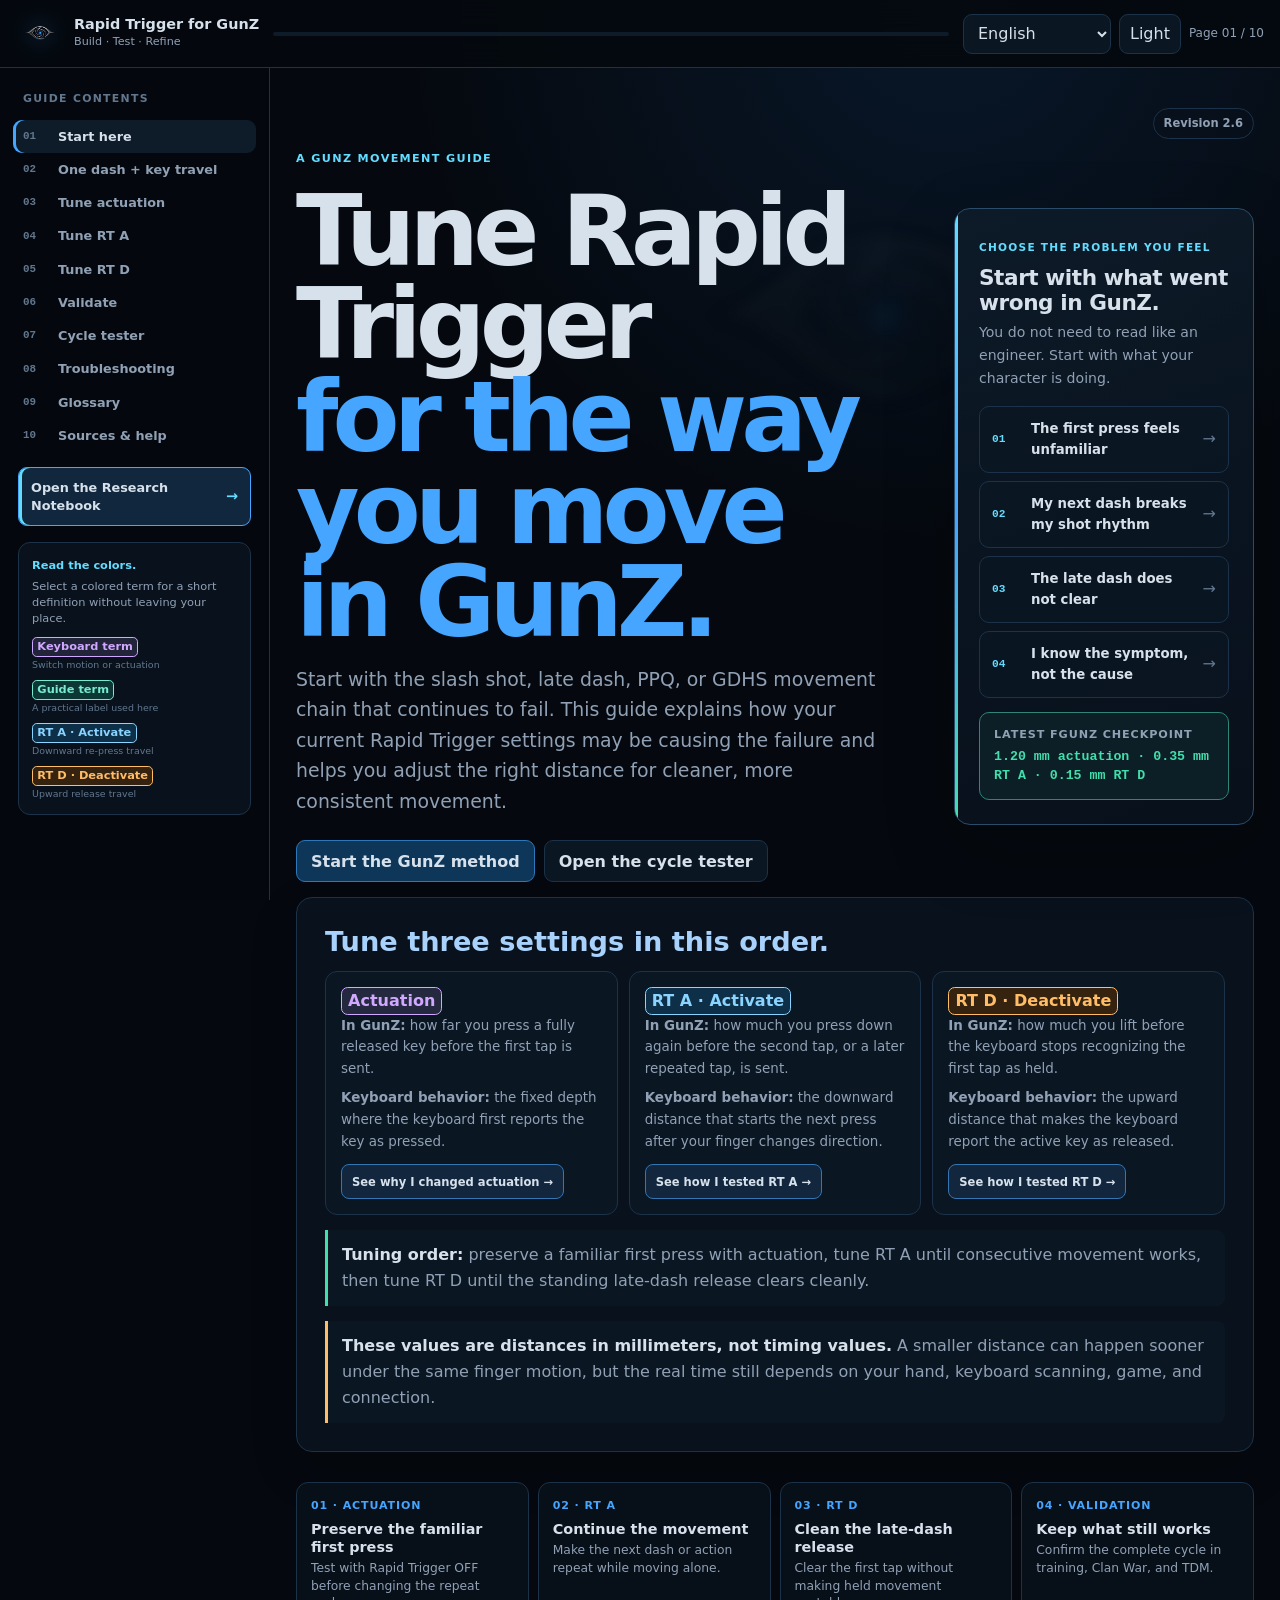
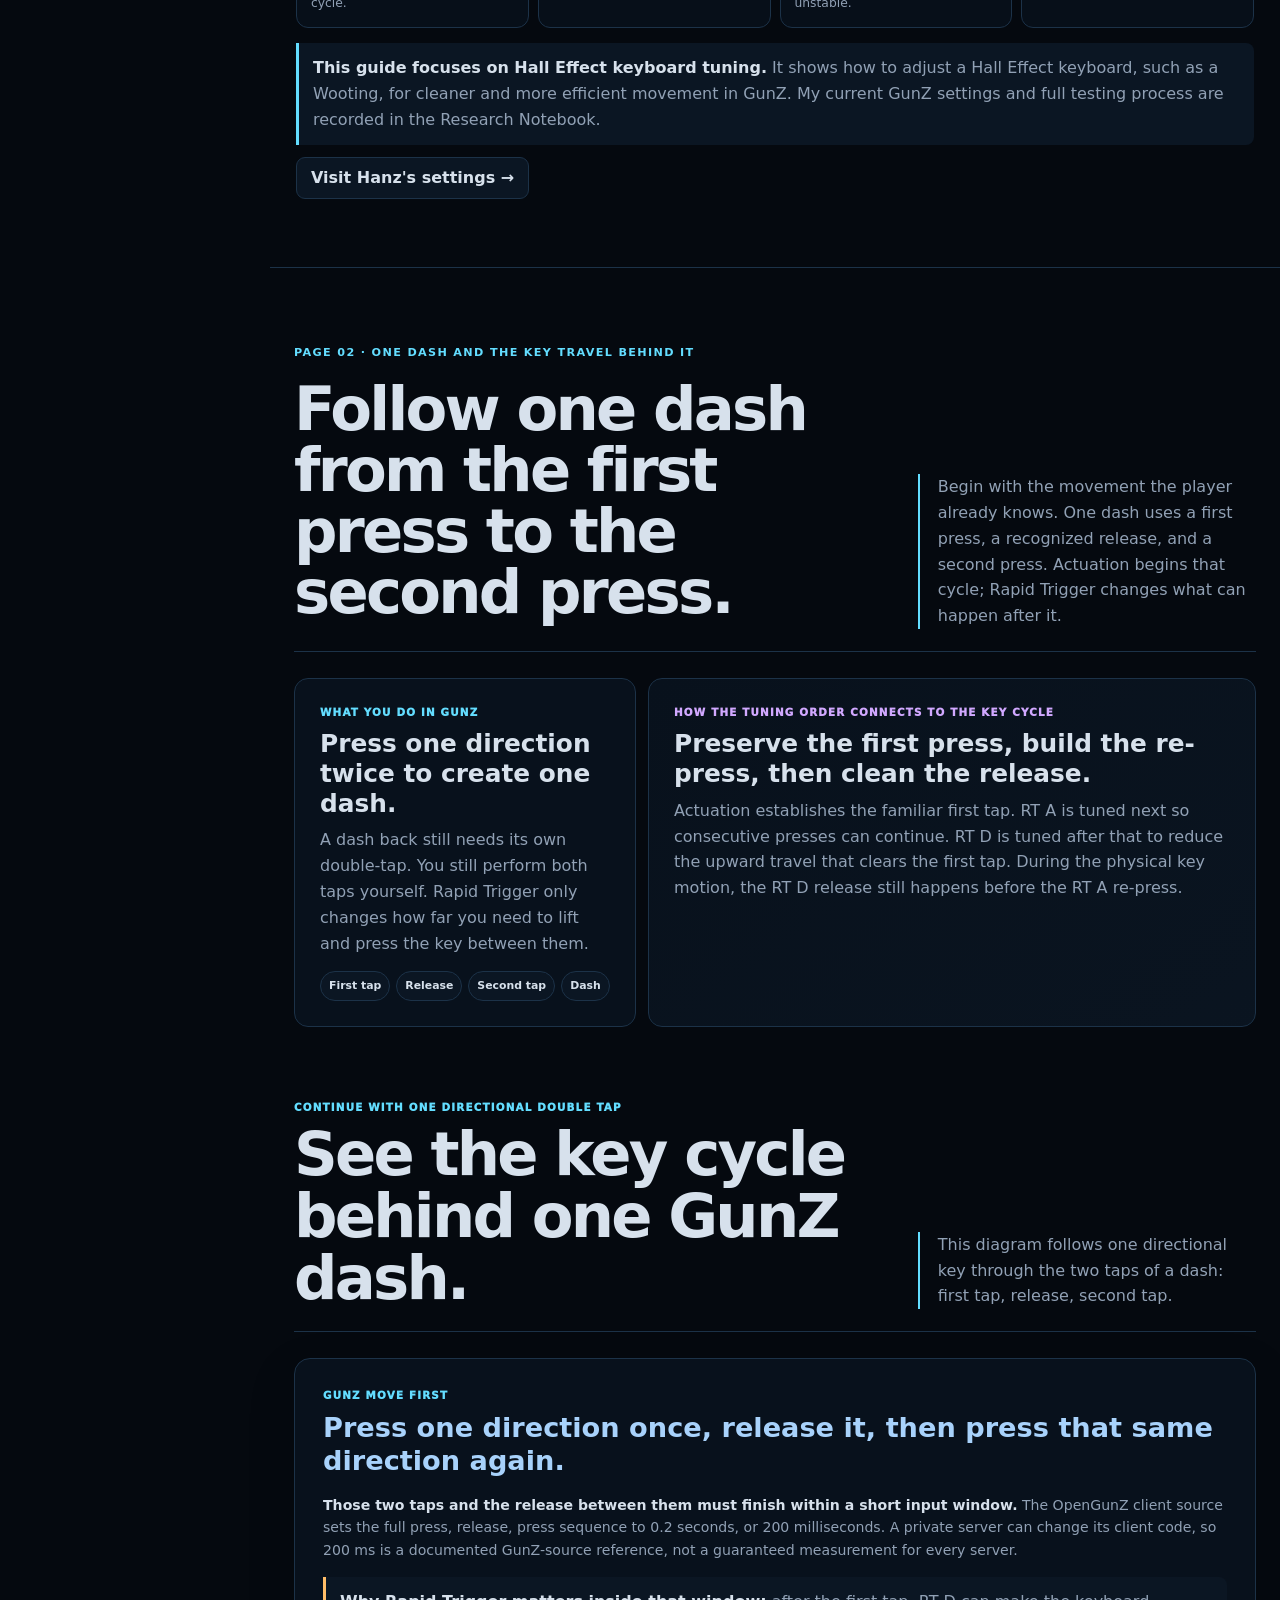
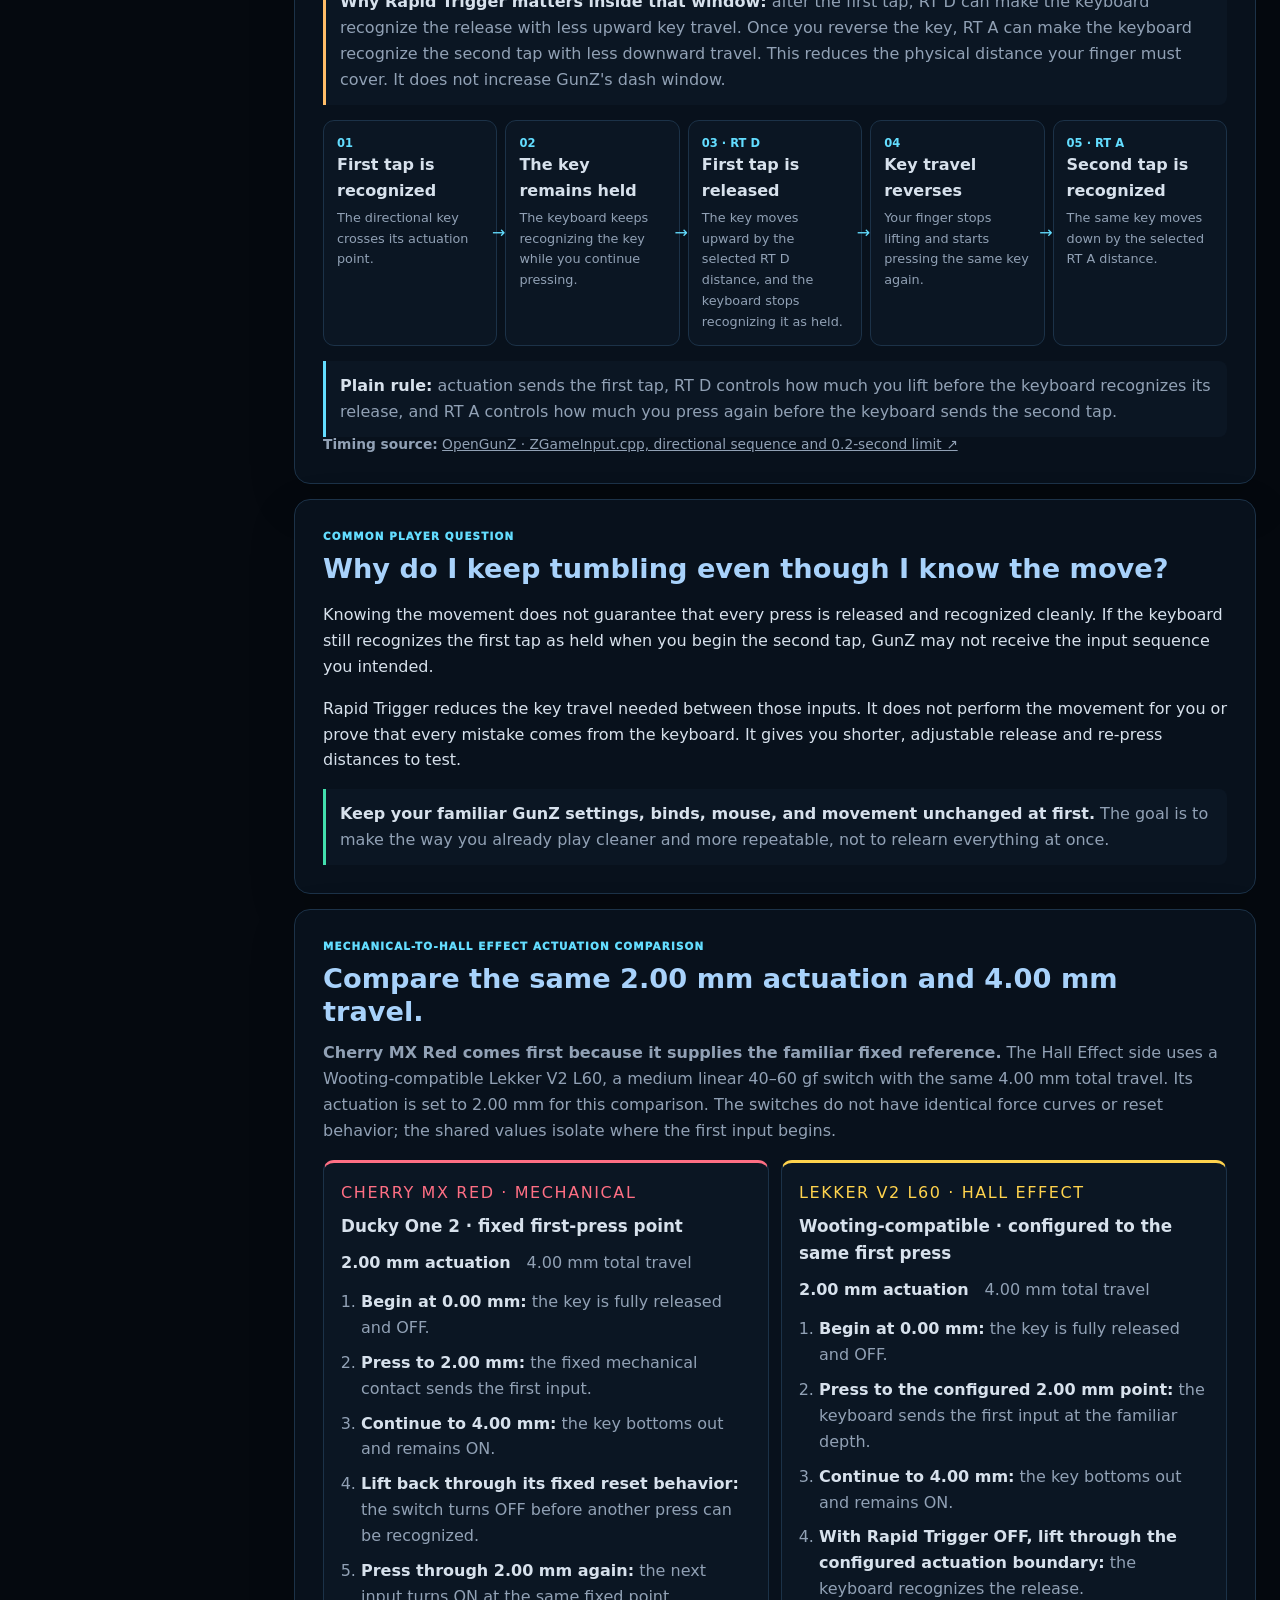
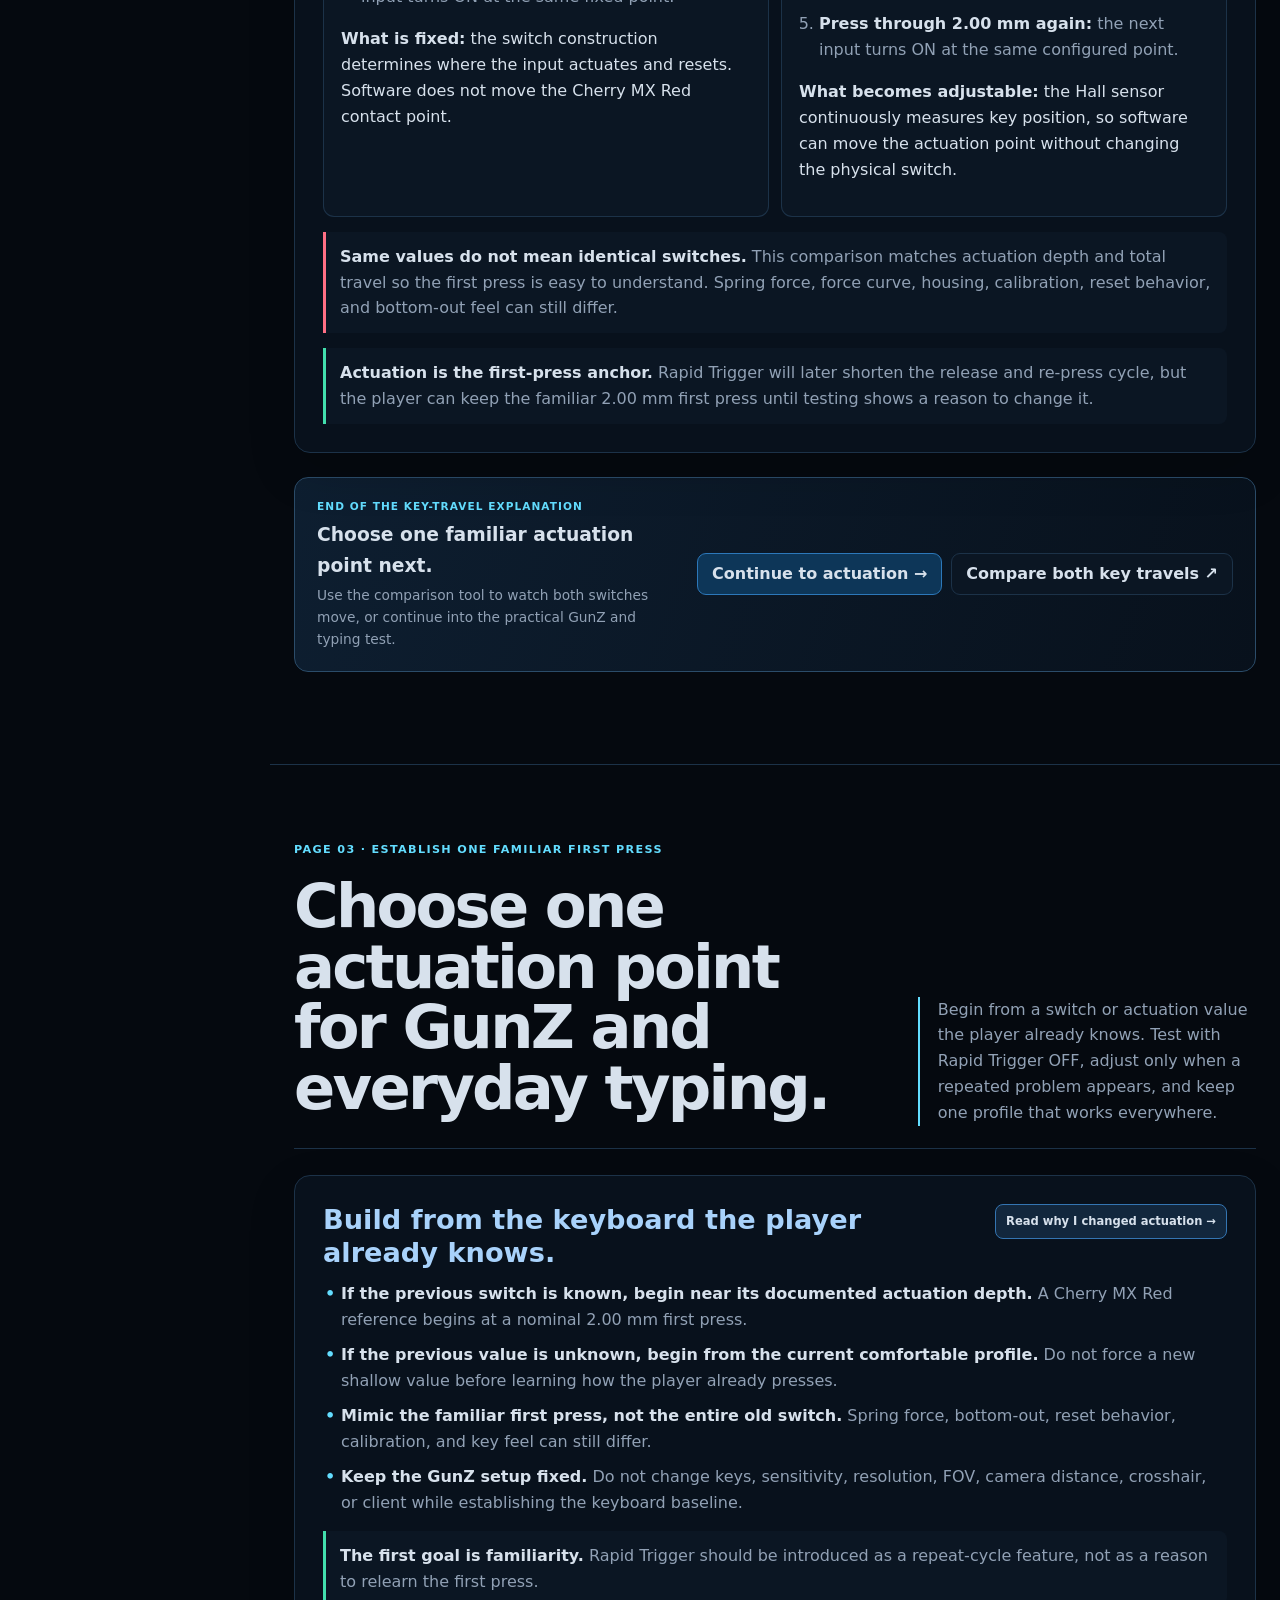
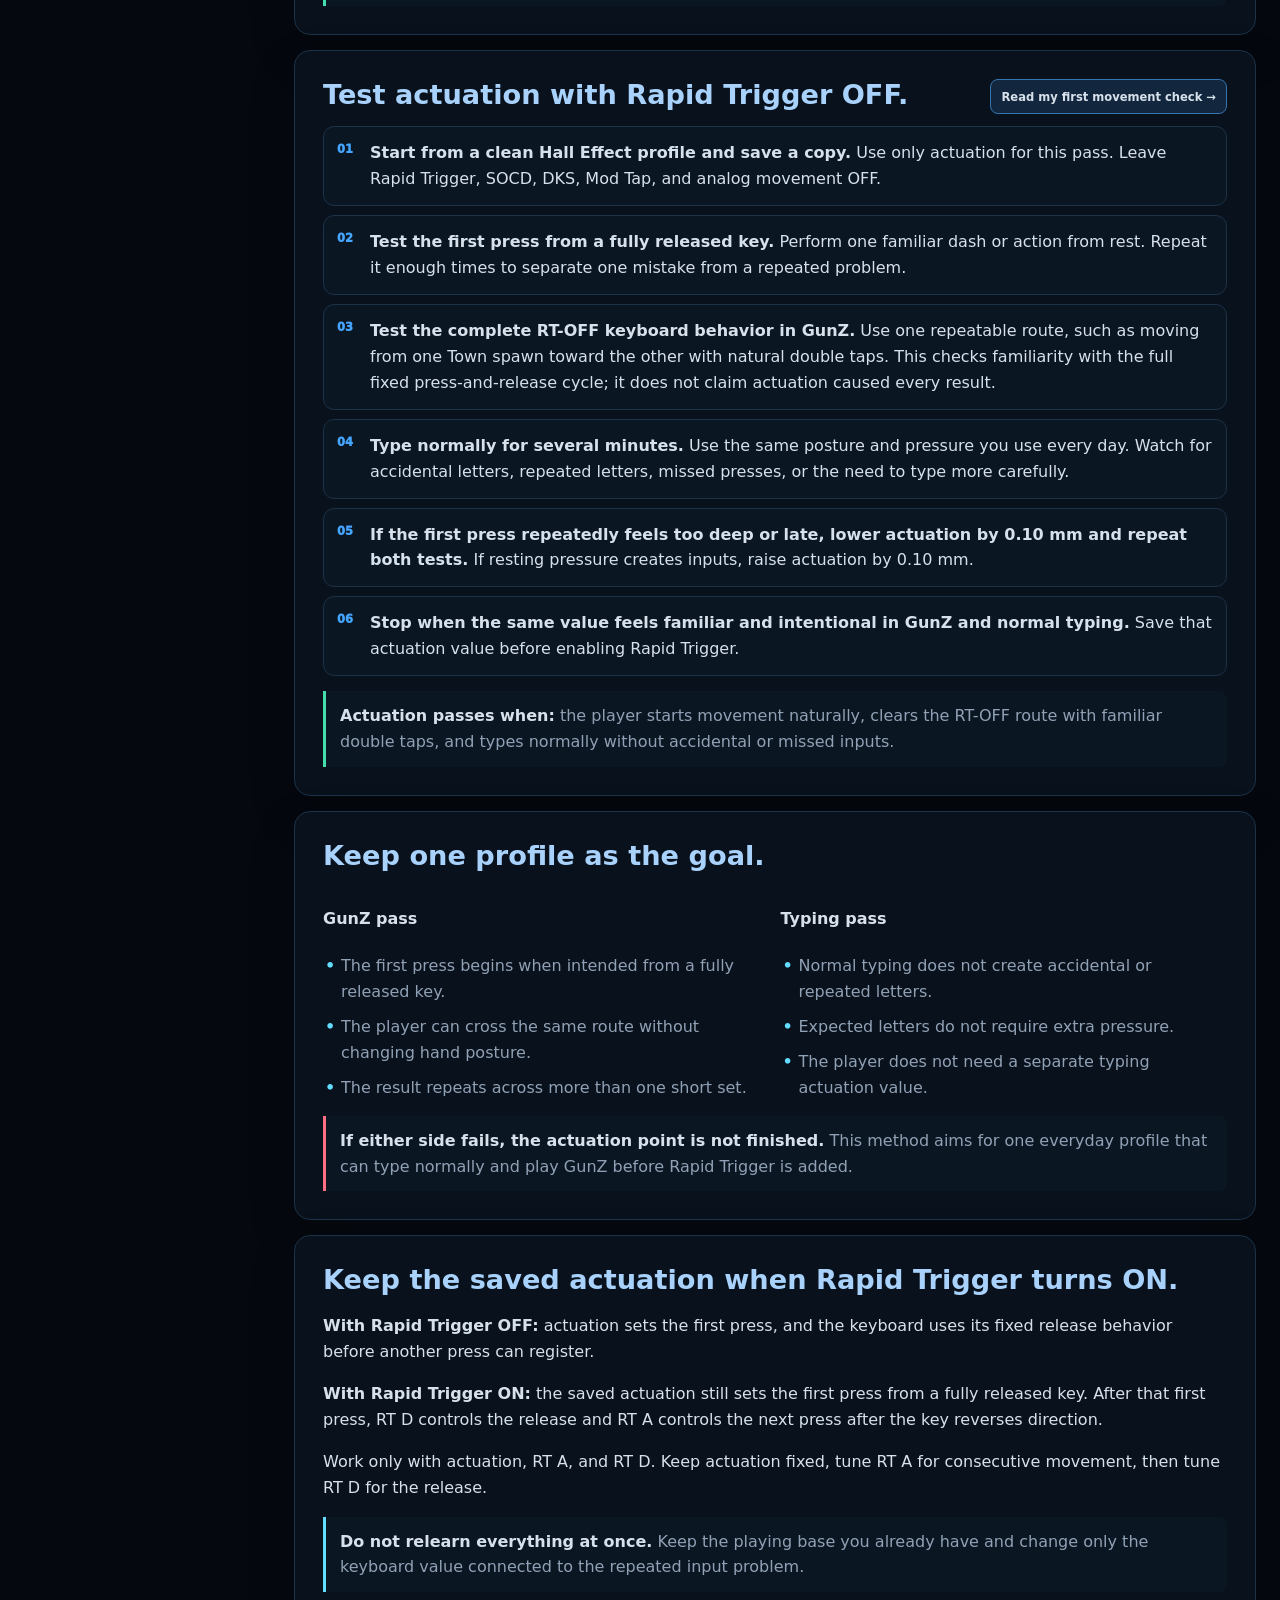
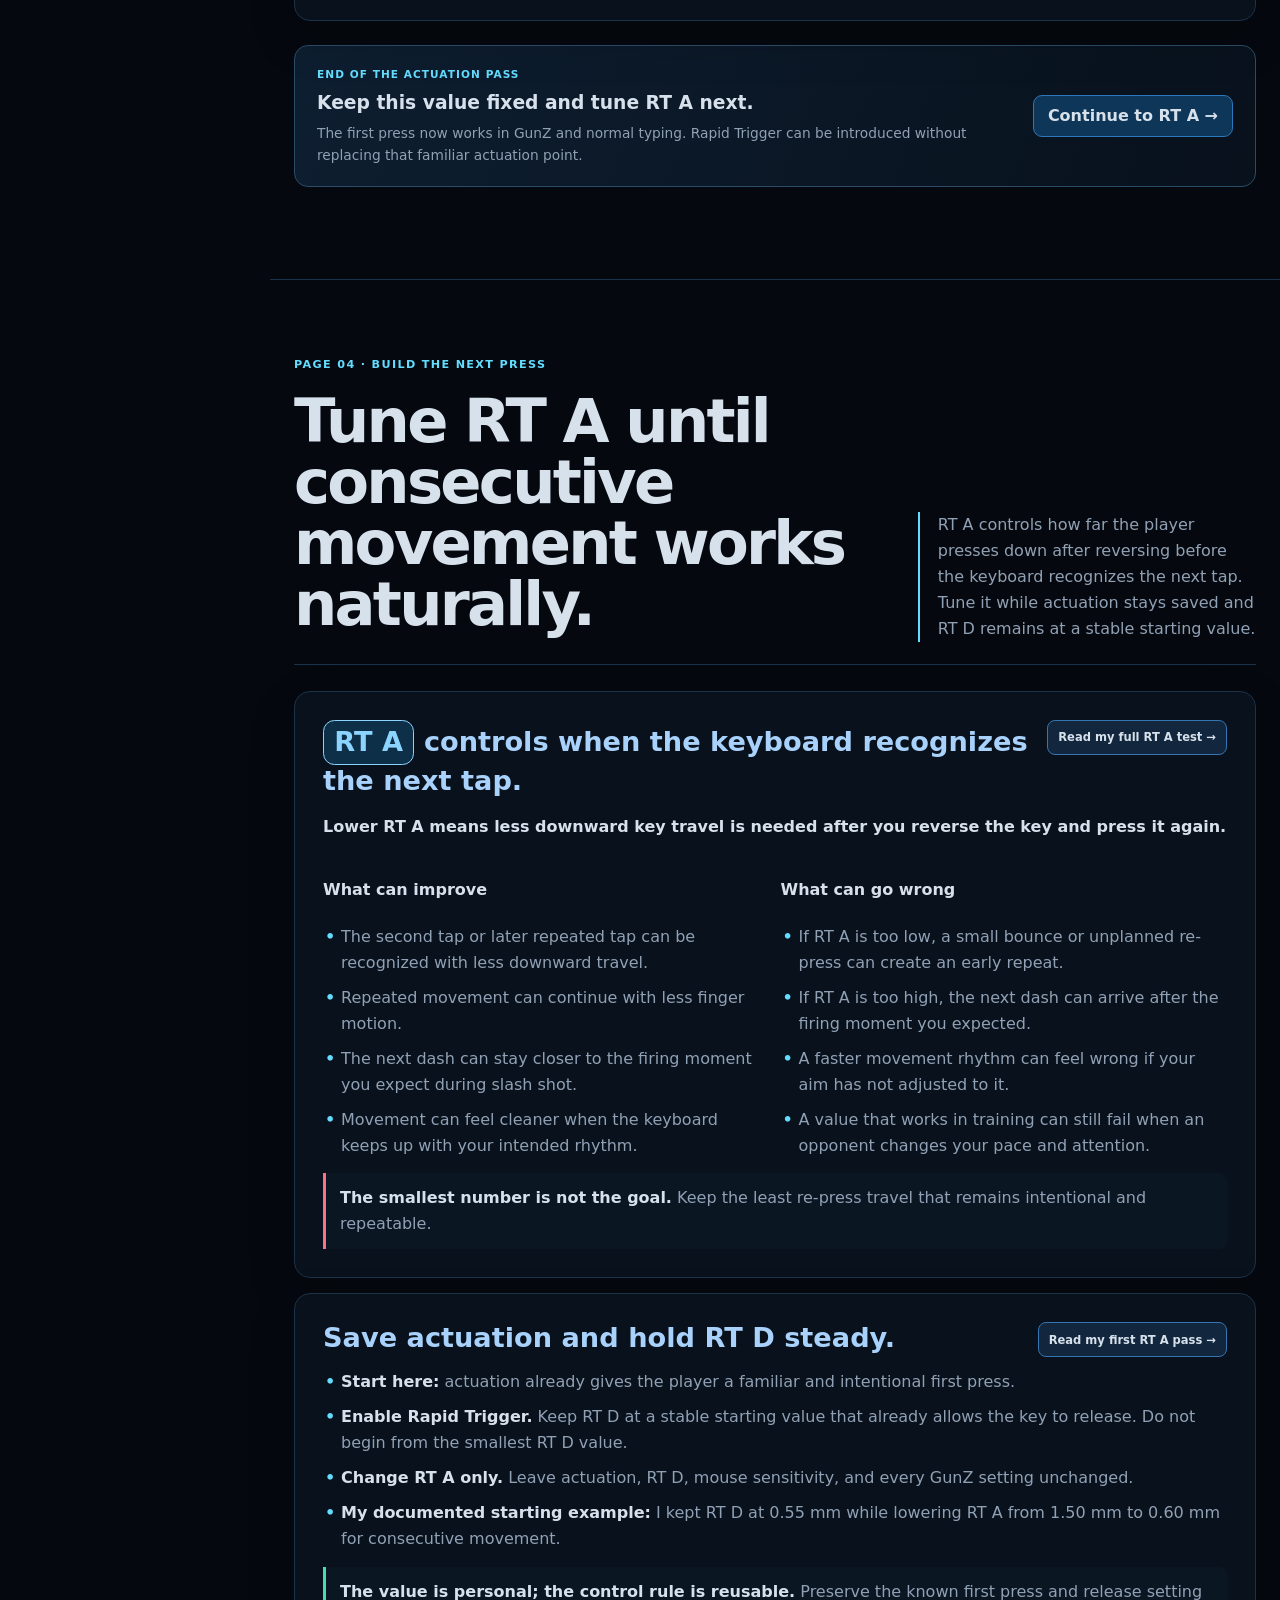
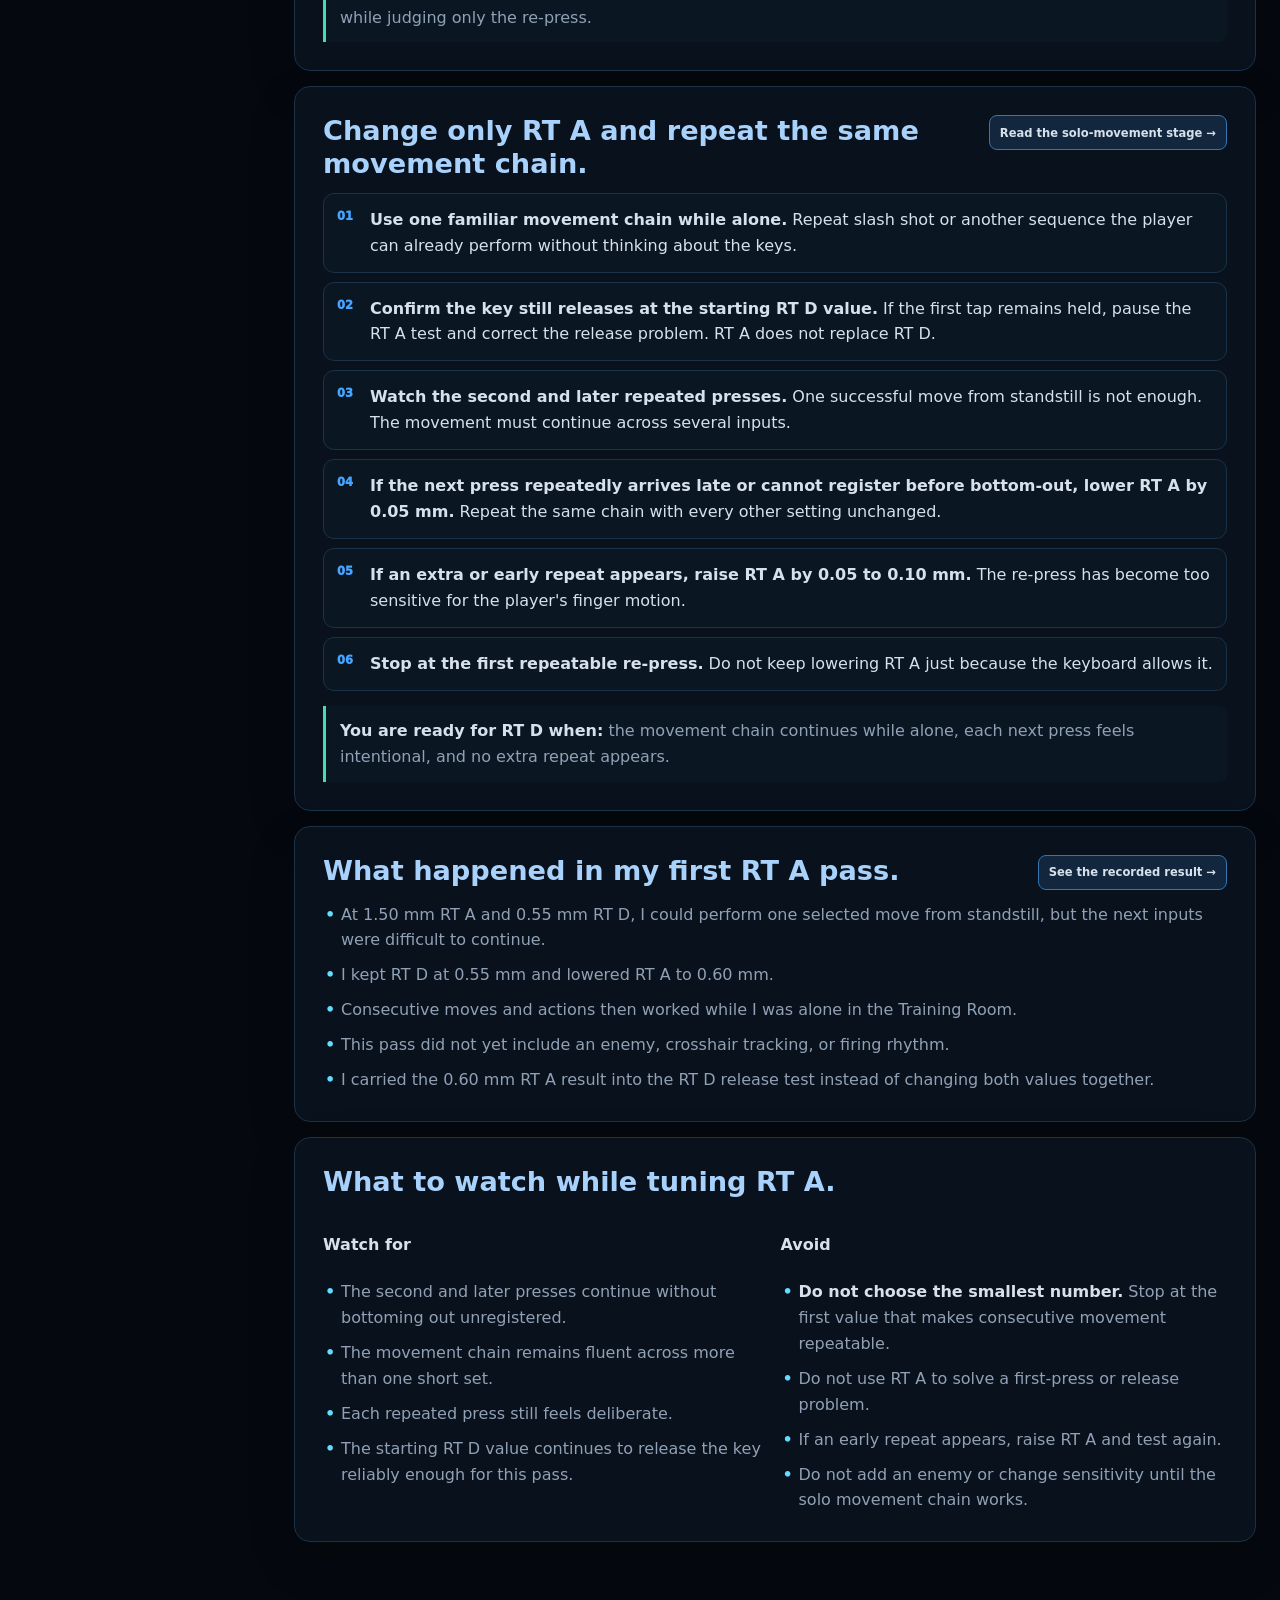
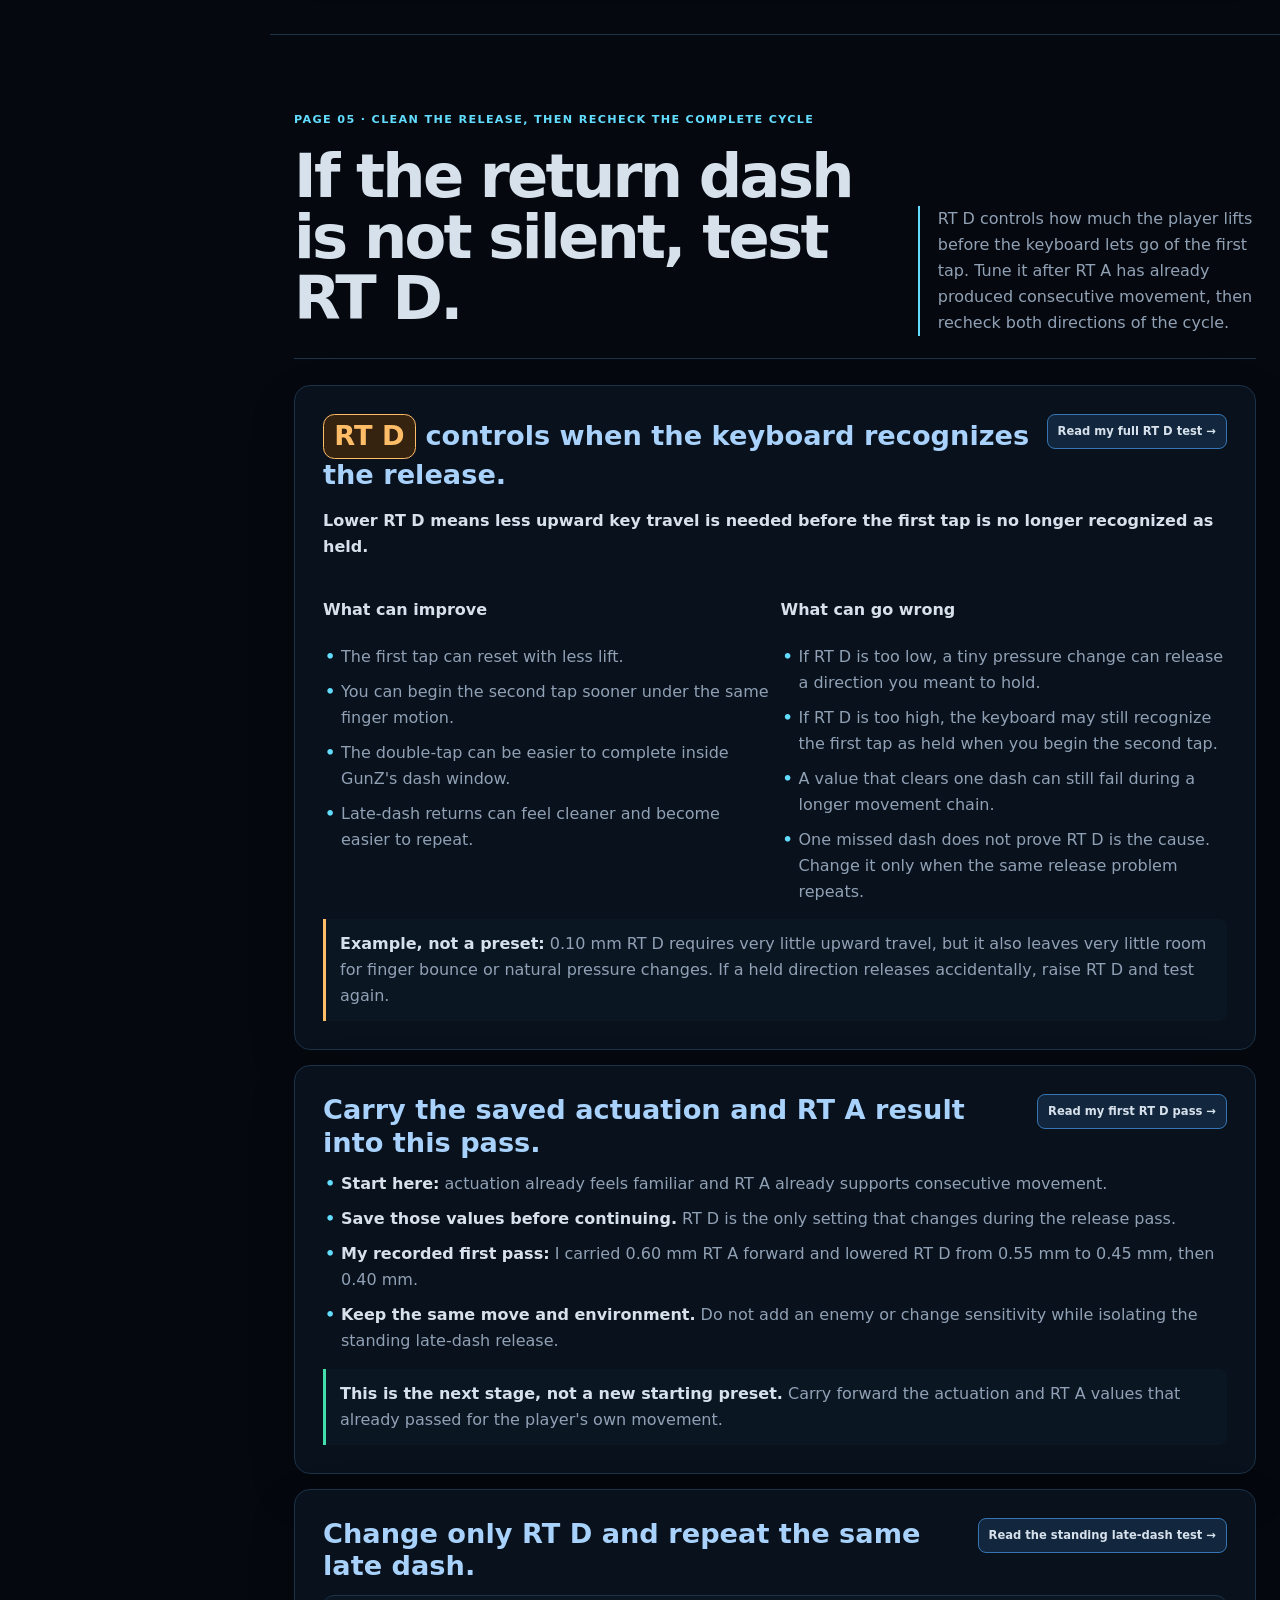
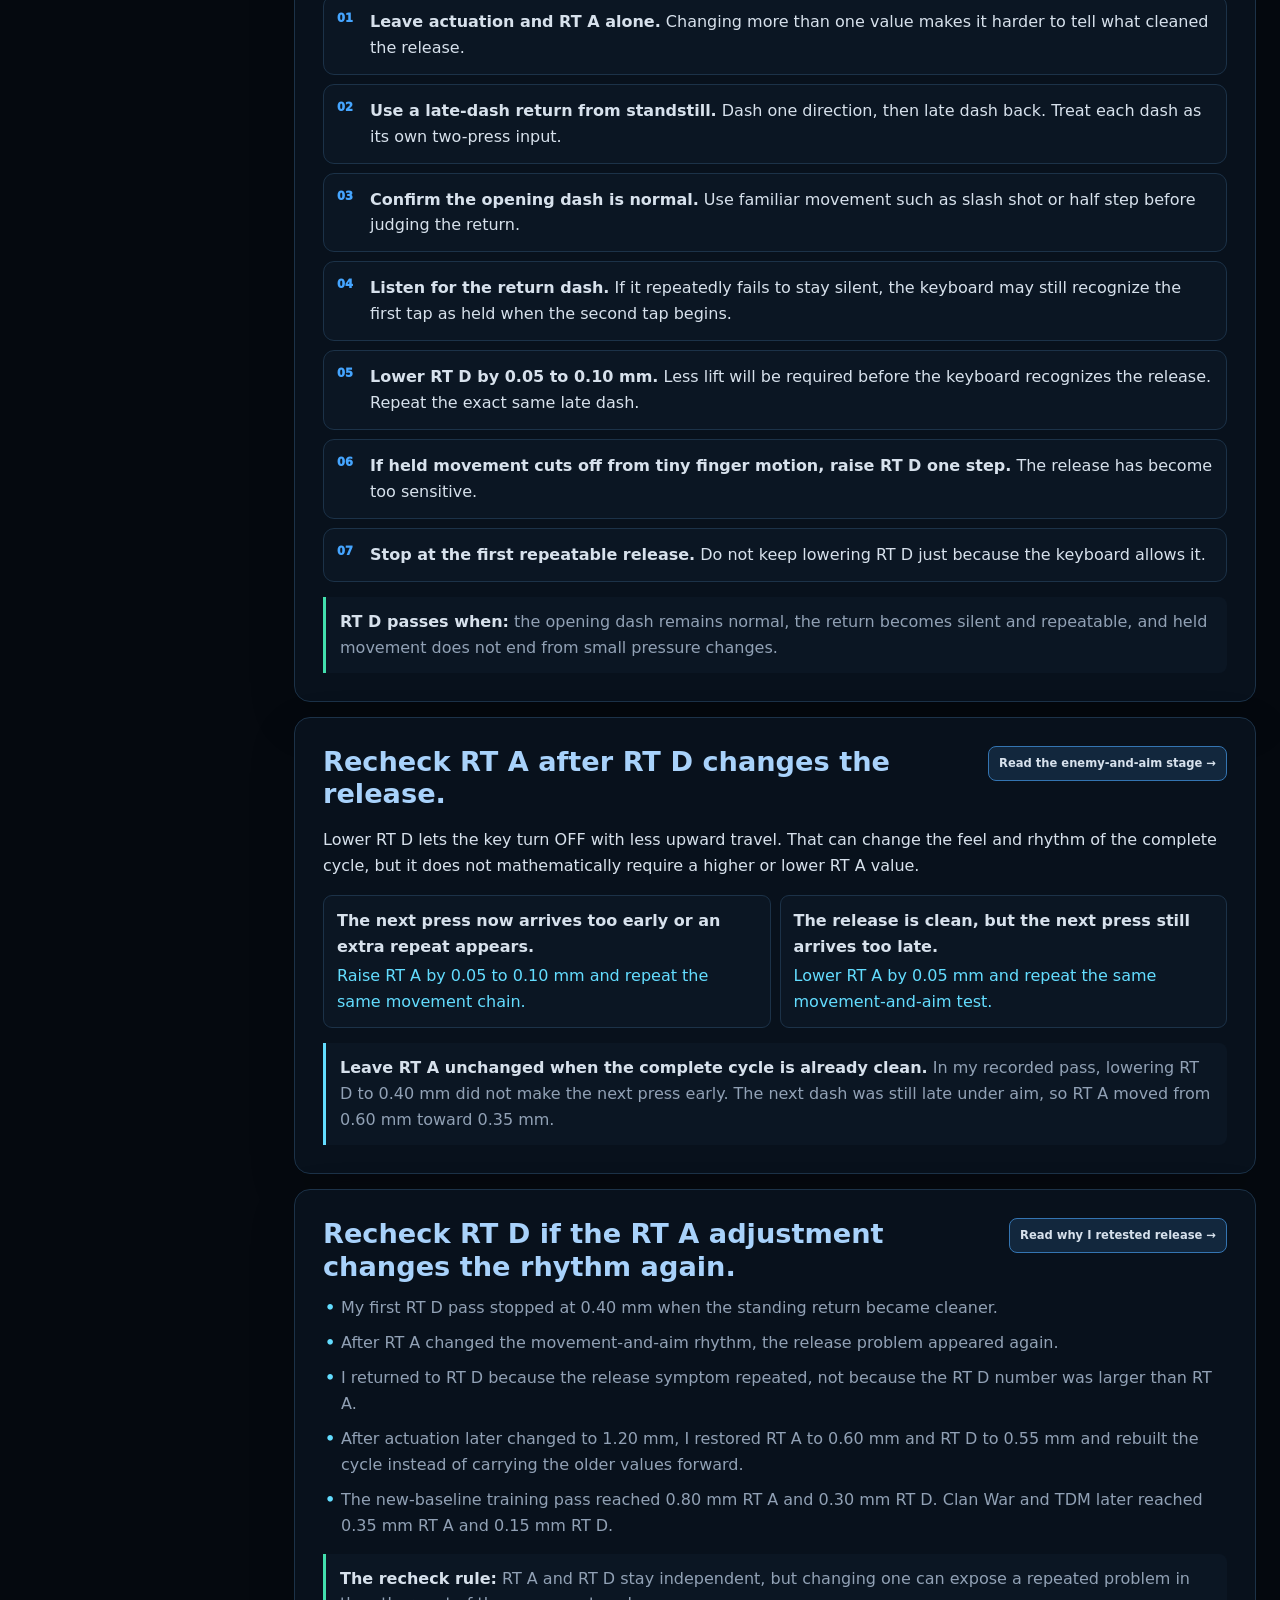
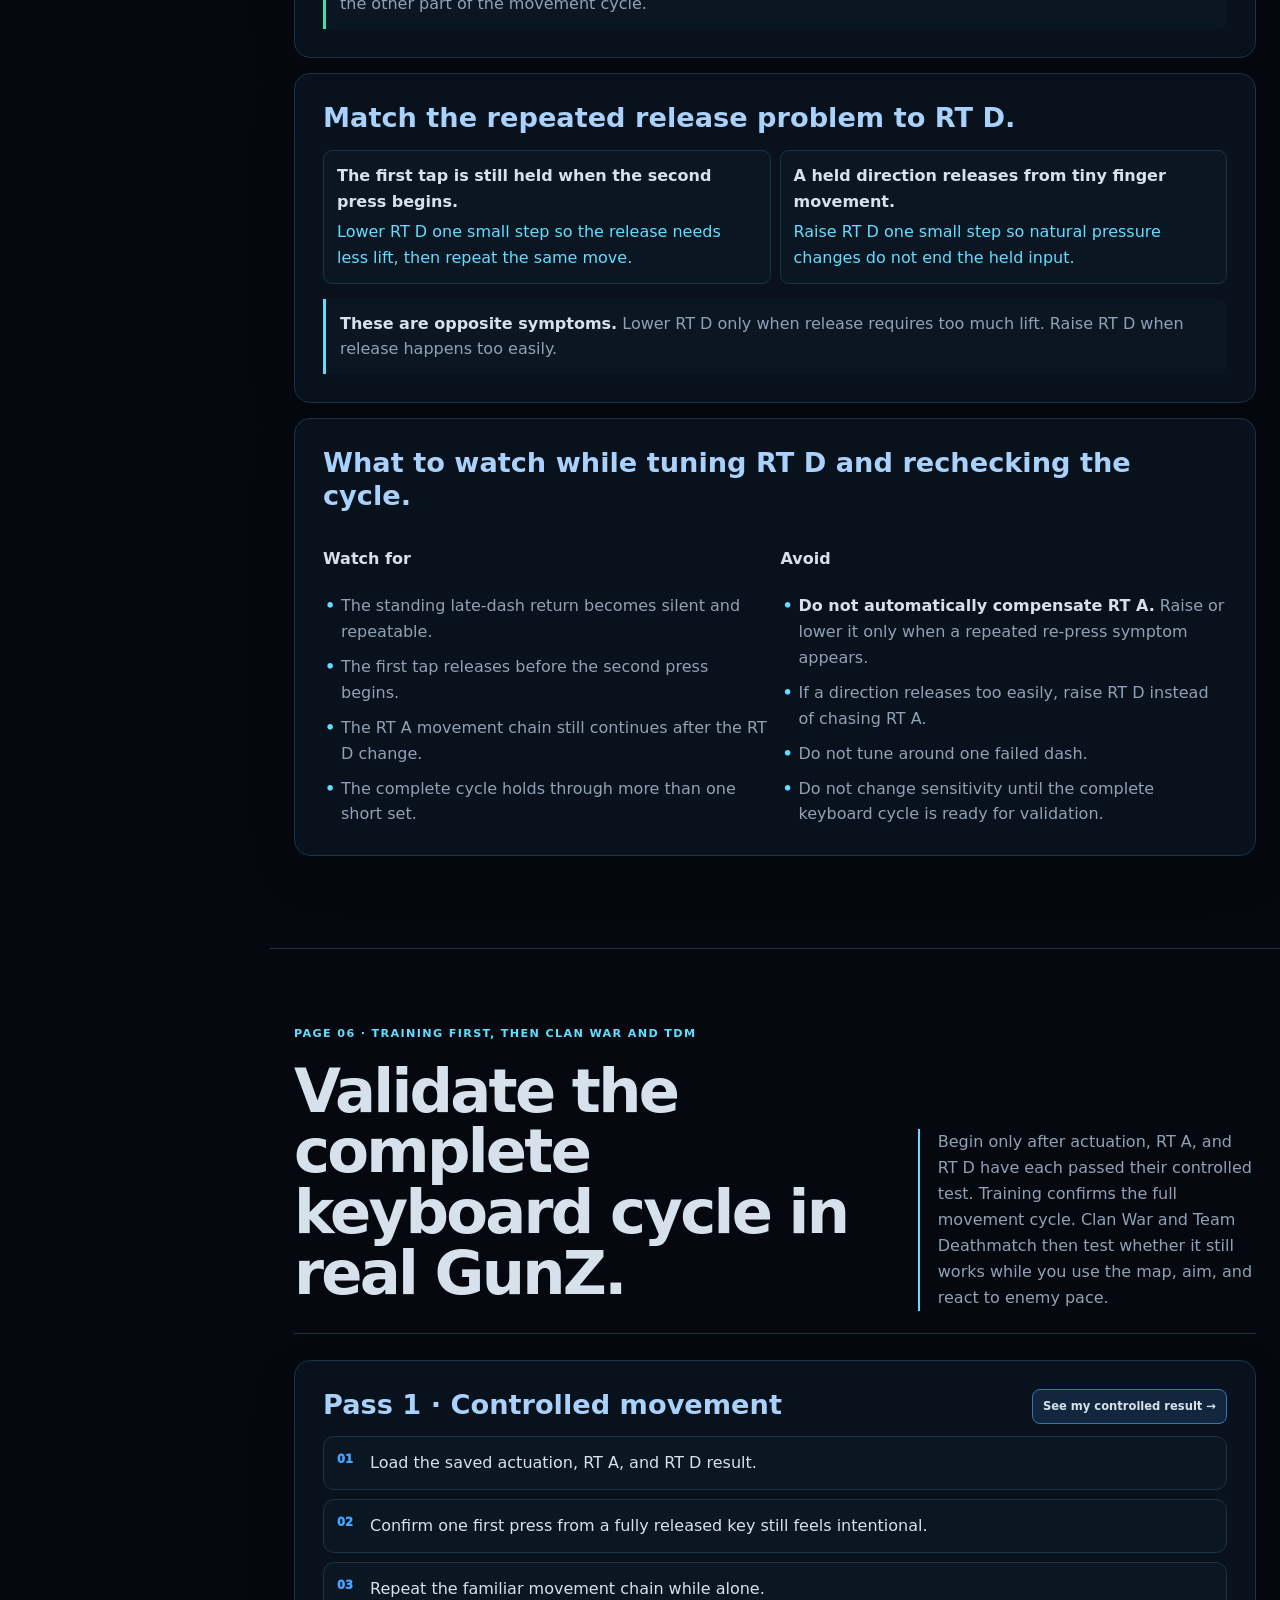
==== index.html @ 38bd08e5 "Publish GunZ project at root" ====
<!doctype html>
<html lang="en" data-theme="dark">
<head>
  <meta charset="utf-8">
  <meta name="viewport" content="width=device-width, initial-scale=1">
  <link rel="canonical" href="https://gunzinputlab.github.io/">
  <meta name="description" content="A GunZ-first Rapid Trigger guide for establishing actuation, tuning RT A re-press travel, cleaning RT D release travel, and validating the complete movement cycle.">
  <meta name="theme-color" content="#05080d">
  <meta name="author" content="Hypnatiq">
  <meta property="og:type" content="website">
  <meta property="og:site_name" content="Rapid Trigger for GunZ">
  <meta property="og:title" content="Rapid Trigger for GunZ">
  <meta property="og:description" content="Start with a familiar actuation point, then tune RT A and RT D from the GunZ movement you already know.">
  <meta property="og:url" content="https://gunzinputlab.github.io/">
  <meta property="og:image" content="https://gunzinputlab.github.io/social-preview.png">
  <link rel="icon" href="favicon.png" type="image/png">
  <link rel="stylesheet" href="site.css?v=2.6.0">
  <title>Rapid Trigger for GunZ</title>
</head>
<body>
  <a class="skip-link" href="#main" data-i18n="skip">Skip to the guide</a>

  <header class="site-header" id="top">
    <button class="menu-button" id="menuToggle" type="button" aria-label="Open guide contents" aria-expanded="false">☰</button>
    <a class="brand" href="#home" aria-label="Rapid Trigger for GunZ home">
      <img class="brand-mark" src="favicon.png" alt="">
      <span><strong>Rapid Trigger for GunZ</strong><small data-i18n="brandSub">Build · Test · Refine</small></span>
    </a>
    <div class="progress-track" aria-hidden="true"><span id="progressFill"></span></div>
    <div class="header-tools">
      <label class="sr-only" for="languageSelect" data-i18n="languageLabel">Language</label>
      <select class="language-select" id="languageSelect" aria-label="Language">
        <option value="en">English</option><option value="es">Español</option><option value="es-PE">Español (Perú)</option><option value="pt-BR">Português (Brasil)</option><option value="es-VE">Español (Venezuela)</option><option value="ko">한국어</option><option value="ja">日本語</option><option value="zh-CN">简体中文</option>
      </select>
      <button class="theme-toggle" id="themeToggle" type="button" aria-label="Switch theme">Light</button>
      <span class="page-indicator" id="pageIndicator">Page 01 / 10</span>
    </div>
  </header>

  <aside class="guide-nav" id="guideNav" aria-label="Guide contents">
    <p class="nav-title" data-i18n="guideContents">Guide contents</p>
    <a href="#home"><span>01</span><b data-i18n="navHome">Start here</b></a>
    <a href="#plain"><span>02</span><b data-i18n="navPlain">One dash + key travel</b></a>
    <a href="#base"><span>03</span><b data-i18n="navBase">Tune actuation</b></a>
    <a href="#rta"><span>04</span><b data-i18n="navGunz">Tune RT A</b></a>
    <a href="#rtd"><span>05</span><b data-i18n="navRtd">Tune RT D</b></a>
    <a href="#test"><span>06</span><b data-i18n="navTest">Validate</b></a>
    <a href="#tester"><span>07</span><b data-i18n="navTester">Cycle tester</b></a>
    <a href="#troubleshoot"><span>08</span><b data-i18n="navTrouble">Troubleshooting</b></a>
    <a href="#glossary"><span>09</span><b data-i18n="navGlossary">Glossary</b></a>
    <a href="#evidence"><span>10</span><b data-i18n="navEvidence">Sources & help</b></a>
    <a class="rail-page-link remember-position" href="research-notebook.html" data-i18n="openNotebook">Open the Research Notebook</a>
    <div class="side-note">
      <strong data-i18n="readColors">Read the colors.</strong>
      <span class="side-note-intro" data-i18n="colorIntro">Select a colored term for a short definition without leaving your place.</span>
      <div class="color-key">
        <div class="color-key-item"><span class="term-link term-tech">Keyboard term</span><small>Switch motion or actuation</small></div>
        <div class="color-key-item"><span class="term-link term-guide">Guide term</span><small>A practical label used here</small></div>
        <div class="color-key-item"><span class="term-link term-a">RT A · Activate</span><small>Downward re-press travel</small></div>
        <div class="color-key-item"><span class="term-link term-d">RT D · Deactivate</span><small>Upward release travel</small></div>
      </div>
    </div>
  </aside>

  <div class="section-banner" id="sectionBanner" aria-hidden="true">
    <div class="section-banner-inner"><b id="bannerPage">Page 01</b><span id="bannerTitle">Home</span><a href="#top">Section start ↑</a></div>
  </div>

  <main class="guide-main" id="main">
    <section class="hero tracked-section" id="home" data-page="01" data-title="Home">
      <div class="hero-inner">
        <div class="site-hero-grid">
          <div class="hero-lead">
            <span class="version-stamp">Revision 2.6</span>
            <span class="eyebrow" data-i18n="heroEye">A GunZ movement guide</span>
            <h1 data-i18n-html="heroTitle">Tune Rapid Trigger<br><span>for the way you move in GunZ.</span></h1>
            <p class="lede" data-i18n="heroLead">Start with the slash shot, late dash, PPQ, or GDHS movement chain that continues to fail. This guide explains how your current Rapid Trigger settings may be causing the failure and helps you adjust the right distance for cleaner, more consistent movement.</p>
            <div class="hero-actions">
              <a class="button primary" href="#controls" data-i18n="startMethod">Start the GunZ method</a>
              <a class="button" href="#tester" data-i18n="openTester">Open the cycle tester</a>
            </div>
          </div>
          <aside class="hero-route-card" aria-label="Choose a GunZ testing route">
            <span class="route-kicker">Choose the problem you feel</span>
            <h2>Start with what went wrong in GunZ.</h2>
            <p>You do not need to read like an engineer. Start with what your character is doing.</p>
            <nav class="route-links" aria-label="Quick GunZ routes">
              <a href="#base"><b>01</b><span>The first press feels unfamiliar</span><i>→</i></a>
              <a href="#rta"><b>02</b><span>My next dash breaks my shot rhythm</span><i>→</i></a>
              <a href="#rtd"><b>03</b><span>The late dash does not clear</span><i>→</i></a>
              <a href="#troubleshoot"><b>04</b><span>I know the symptom, not the cause</span><i>→</i></a>
            </nav>
            <div class="hero-result"><span>Latest FGunz checkpoint</span><strong>1.20 mm actuation · 0.35 mm RT A · 0.15 mm RT D</strong></div>
          </aside>
        </div>
        <article class="panel control-intro" id="controls"><h3 data-i18n="threeJobs">Tune three settings in this order.</h3>
          <div class="grid-3">
            <div class="mini-card"><button class="term-link term-tech" data-term="actuation">Actuation</button><p><strong data-i18n="inGunz">In GunZ:</strong> how far you press a fully released key before the first tap is sent.</p><p><strong data-i18n="official">Keyboard behavior:</strong> the fixed depth where the keyboard first reports the key as pressed.</p><a class="detail-button remember-position" href="research-notebook.html#stage-actuation">See why I changed actuation →</a></div>
            <div class="mini-card"><button class="term-link term-a" data-term="rta">RT A · Activate</button><p><strong data-i18n="inGunz">In GunZ:</strong> how much you press down again before the second tap, or a later repeated tap, is sent.</p><p><strong data-i18n="official">Keyboard behavior:</strong> the downward distance that starts the next press after your finger changes direction.</p><a class="detail-button remember-position" href="research-notebook.html#stage-rta">See how I tested RT A →</a></div>
            <div class="mini-card"><button class="term-link term-d" data-term="rtd">RT D · Deactivate</button><p><strong data-i18n="inGunz">In GunZ:</strong> how much you lift before the keyboard stops recognizing the first tap as held.</p><p><strong data-i18n="official">Keyboard behavior:</strong> the upward distance that makes the keyboard report the active key as released.</p><a class="detail-button remember-position" href="research-notebook.html#stage-rtd">See how I tested RT D →</a></div>
          </div>
          <p class="callout good"><strong>Tuning order:</strong> preserve a familiar first press with actuation, tune RT A until consecutive movement works, then tune RT D until the standing late-dash release clears cleanly.</p>
          <p class="callout amber" data-i18n-html="distanceNotTime"><strong>These values are distances in millimeters, not timing values.</strong> A smaller distance can happen sooner under the same finger motion, but the real time still depends on your hand, keyboard scanning, game, and connection.</p>
        </article>
        <div class="gunz-path" aria-label="GunZ test path">
          <a href="#base"><b>01 · Actuation</b><strong>Preserve the familiar first press</strong><span>Test with Rapid Trigger OFF before changing the repeat cycle.</span></a>
          <a href="#rta"><b>02 · RT A</b><strong>Continue the movement</strong><span>Make the next dash or action repeat while moving alone.</span></a>
          <a href="#rtd"><b>03 · RT D</b><strong>Clean the late-dash release</strong><span>Clear the first tap without making held movement unstable.</span></a>
          <a href="#test"><b>04 · Validation</b><strong>Keep what still works</strong><span>Confirm the complete cycle in training, Clan War, and TDM.</span></a>
        </div>
        <p class="note" data-i18n-html="homeScope"><strong>This guide focuses on Hall Effect keyboard tuning.</strong> It shows how to adjust a Hall Effect keyboard, such as a Wooting, for cleaner and more efficient movement in GunZ. My current GunZ settings and full testing process are recorded in the Research Notebook.</p>
        <div class="scope-actions"><a class="button remember-position" href="research-notebook.html#current-settings">Visit Hanz's settings →</a></div>
      </div>
    </section>

    <section class="chapter tracked-section" id="plain" data-page="02" data-title="One dash + key travel">
      <div class="chapter-inner">
        <header class="chapter-header"><span class="kicker">Page 02 · One dash and the key travel behind it</span><h2 data-i18n="plainTitle">Follow one dash from the first press to the second press.</h2><p data-i18n="plainIntro">Begin with the movement the player already knows. One dash uses a first press, a recognized release, and a second press. Actuation begins that cycle; Rapid Trigger changes what can happen after it.</p></header>
        <div class="player-first">
          <article class="gunz-layer"><span class="layer-label">What you do in GunZ</span><h3>Press one direction twice to create one dash.</h3><p>A dash back still needs its own double-tap. You still perform both taps yourself. Rapid Trigger only changes how far you need to lift and press the key between them.</p><div class="move-tags"><span>First tap</span><span>Release</span><span>Second tap</span><span>Dash</span></div></article>
          <article class="technical-layer"><span class="layer-label">How the tuning order connects to the key cycle</span><h3>Preserve the first press, build the re-press, then clean the release.</h3><p>Actuation establishes the familiar first tap. RT A is tuned next so consecutive presses can continue. RT D is tuned after that to reduce the upward travel that clears the first tap. During the physical key motion, the RT D release still happens before the RT A re-press.</p></article>
        </div>
        <div class="merged-chapter-continuation" id="cycle">
        <header class="subsection-header"><span class="layer-label">Continue with one directional double tap</span><h2 data-i18n="cycleTitle">See the key cycle behind one GunZ dash.</h2><p data-i18n="cycleIntro">This diagram follows one directional key through the two taps of a dash: first tap, release, second tap.</p></header>
        <article class="panel stack-card">
          <span class="layer-label">GunZ move first</span>
          <h3>Press one direction once, release it, then press that same direction again.</h3>
          <p class="section-bridge"><strong>Those two taps and the release between them must finish within a short input window.</strong> The OpenGunZ client source sets the full press, release, press sequence to 0.2 seconds, or 200 milliseconds. A private server can change its client code, so 200 ms is a documented GunZ-source reference, not a guaranteed measurement for every server.</p>
          <p class="callout amber"><strong>Why Rapid Trigger matters inside that window:</strong> after the first tap, RT D can make the keyboard recognize the release with less upward key travel. Once you reverse the key, RT A can make the keyboard recognize the second tap with less downward travel. This reduces the physical distance your finger must cover. It does not increase GunZ's dash window.</p>
          <div class="cycle">
            <div><b>01</b><strong>First tap is recognized</strong><span>The directional key crosses its actuation point.</span></div>
            <div><b>02</b><strong>The key remains held</strong><span>The keyboard keeps recognizing the key while you continue pressing.</span></div>
            <div><b>03 · RT D</b><strong>First tap is released</strong><span>The key moves upward by the selected RT D distance, and the keyboard stops recognizing it as held.</span></div>
            <div><b>04</b><strong>Key travel reverses</strong><span>Your finger stops lifting and starts pressing the same key again.</span></div>
            <div><b>05 · RT A</b><strong>Second tap is recognized</strong><span>The same key moves down by the selected RT A distance.</span></div>
          </div>
          <p class="callout" data-i18n-html="cycleRule"><strong>Plain rule:</strong> actuation sends the first tap, RT D controls how much you lift before the keyboard recognizes its release, and RT A controls how much you press again before the keyboard sends the second tap.</p>
          <p class="reference-note"><strong>Timing source:</strong> <a href="https://github.com/TriForceX/OpenGunZ/blob/master/src/Gunz/ZGameInput.cpp#L31-L55" target="_blank" rel="noopener">OpenGunZ · ZGameInput.cpp, directional sequence and 0.2-second limit ↗</a></p>
        </article>
        </div>
        <article class="panel stack-card">
          <span class="layer-label" data-i18n="readerQuestionLabel">Common player question</span>
          <h3 data-i18n="readerQuestionTitle">Why do I keep tumbling even though I know the move?</h3>
          <p data-i18n="readerQuestionCause">Knowing the movement does not guarantee that every press is released and recognized cleanly. If the keyboard still recognizes the first tap as held when you begin the second tap, GunZ may not receive the input sequence you intended.</p>
          <p data-i18n="readerQuestionRole">Rapid Trigger reduces the key travel needed between those inputs. It does not perform the movement for you or prove that every mistake comes from the keyboard. It gives you shorter, adjustable release and re-press distances to test.</p>
          <p class="callout good" data-i18n-html="readerQuestionTest"><strong>Keep your familiar GunZ settings, binds, mouse, and movement unchanged at first.</strong> The goal is to make the way you already play cleaner and more repeatable, not to relearn everything at once.</p>
        </article>
        <article class="panel stack-card transition-example" id="mechanical-to-he">
          <div class="card-title-row"><div><span class="layer-label">Mechanical-to-Hall Effect actuation comparison</span><h3>Compare the same 2.00 mm actuation and 4.00 mm travel.</h3></div></div>
          <p class="transition-intro"><strong>Cherry MX Red comes first because it supplies the familiar fixed reference.</strong> The Hall Effect side uses a Wooting-compatible Lekker V2 L60, a medium linear 40–60 gf switch with the same 4.00 mm total travel. Its actuation is set to 2.00 mm for this comparison. The switches do not have identical force curves or reset behavior; the shared values isolate where the first input begins.</p>
          <div class="transition-columns">
            <section class="travel-card mechanical-travel"><span class="travel-label">CHERRY MX RED · MECHANICAL</span><h4>Ducky One 2 · fixed first-press point</h4><div class="value-line"><b>2.00 mm actuation</b><span>4.00 mm total travel</span></div><ol class="travel-sequence"><li><b>Begin at 0.00 mm:</b> the key is fully released and OFF.</li><li><b>Press to 2.00 mm:</b> the fixed mechanical contact sends the first input.</li><li><b>Continue to 4.00 mm:</b> the key bottoms out and remains ON.</li><li><b>Lift back through its fixed reset behavior:</b> the switch turns OFF before another press can be recognized.</li><li><b>Press through 2.00 mm again:</b> the next input turns ON at the same fixed point.</li></ol><p><strong>What is fixed:</strong> the switch construction determines where the input actuates and resets. Software does not move the Cherry MX Red contact point.</p></section>
            <section class="travel-card he-travel"><span class="travel-label">LEKKER V2 L60 · HALL EFFECT</span><h4>Wooting-compatible · configured to the same first press</h4><div class="value-line"><b>2.00 mm actuation</b><span>4.00 mm total travel</span></div><ol class="travel-sequence"><li><b>Begin at 0.00 mm:</b> the key is fully released and OFF.</li><li><b>Press to the configured 2.00 mm point:</b> the keyboard sends the first input at the familiar depth.</li><li><b>Continue to 4.00 mm:</b> the key bottoms out and remains ON.</li><li><b>With Rapid Trigger OFF, lift through the configured actuation boundary:</b> the keyboard recognizes the release.</li><li><b>Press through 2.00 mm again:</b> the next input turns ON at the same configured point.</li></ol><p><strong>What becomes adjustable:</strong> the Hall sensor continuously measures key position, so software can move the actuation point without changing the physical switch.</p></section>
          </div>
          <p class="note warning"><strong>Same values do not mean identical switches.</strong> This comparison matches actuation depth and total travel so the first press is easy to understand. Spring force, force curve, housing, calibration, reset behavior, and bottom-out feel can still differ.</p>
          <p class="callout good"><strong>Actuation is the first-press anchor.</strong> Rapid Trigger will later shorten the release and re-press cycle, but the player can keep the familiar 2.00 mm first press until testing shows a reason to change it.</p>
        </article>
        <aside class="next-callout"><div><span>End of the key-travel explanation</span><h3>Choose one familiar actuation point next.</h3><p>Use the comparison tool to watch both switches move, or continue into the practical GunZ and typing test.</p></div><div class="next-callout-actions"><a class="button primary" href="#base">Continue to actuation →</a><a class="button" href="rapid-trigger-cycle-tester.html?v=2.6.0&amp;mode=transition" target="_blank" rel="noopener">Compare both key travels ↗</a></div></aside>
      </div>
    </section>

    <section class="chapter tracked-section" id="base" data-page="03" data-title="Tune actuation">
      <div class="chapter-inner">
        <header class="chapter-header"><span class="kicker">Page 03 · Establish one familiar first press</span><h2 data-i18n="baseTitle">Choose one actuation point for GunZ and everyday typing.</h2><p data-i18n="baseIntro">Begin from a switch or actuation value the player already knows. Test with Rapid Trigger OFF, adjust only when a repeated problem appears, and keep one profile that works everywhere.</p></header>
        <article class="panel stack-card"><div class="card-title-row"><h3>Build from the keyboard the player already knows.</h3><a class="detail-button remember-position" href="research-notebook.html#stage-actuation">Read why I changed actuation →</a></div><ul class="brief-list"><li><strong>If the previous switch is known, begin near its documented actuation depth.</strong> A Cherry MX Red reference begins at a nominal 2.00 mm first press.</li><li><strong>If the previous value is unknown, begin from the current comfortable profile.</strong> Do not force a new shallow value before learning how the player already presses.</li><li><strong>Mimic the familiar first press, not the entire old switch.</strong> Spring force, bottom-out, reset behavior, calibration, and key feel can still differ.</li><li><strong>Keep the GunZ setup fixed.</strong> Do not change keys, sensitivity, resolution, FOV, camera distance, crosshair, or client while establishing the keyboard baseline.</li></ul><p class="callout good"><strong>The first goal is familiarity.</strong> Rapid Trigger should be introduced as a repeat-cycle feature, not as a reason to relearn the first press.</p></article>
        <article class="panel stack-card"><div class="card-title-row"><h3>Test actuation with Rapid Trigger OFF.</h3><a class="detail-button remember-position" href="research-notebook.html#stage-standstill">Read my first movement check →</a></div><ol class="steps"><li><strong>Start from a clean Hall Effect profile and save a copy.</strong> Use only actuation for this pass. Leave Rapid Trigger, SOCD, DKS, Mod Tap, and analog movement OFF.</li><li><strong>Test the first press from a fully released key.</strong> Perform one familiar dash or action from rest. Repeat it enough times to separate one mistake from a repeated problem.</li><li><strong>Test the complete RT-OFF keyboard behavior in GunZ.</strong> Use one repeatable route, such as moving from one Town spawn toward the other with natural double taps. This checks familiarity with the full fixed press-and-release cycle; it does not claim actuation caused every result.</li><li><strong>Type normally for several minutes.</strong> Use the same posture and pressure you use every day. Watch for accidental letters, repeated letters, missed presses, or the need to type more carefully.</li><li><strong>If the first press repeatedly feels too deep or late, lower actuation by 0.10 mm and repeat both tests.</strong> If resting pressure creates inputs, raise actuation by 0.10 mm.</li><li><strong>Stop when the same value feels familiar and intentional in GunZ and normal typing.</strong> Save that actuation value before enabling Rapid Trigger.</li></ol><p class="callout good"><strong>Actuation passes when:</strong> the player starts movement naturally, clears the RT-OFF route with familiar double taps, and types normally without accidental or missed inputs.</p></article>
        <article class="panel stack-card"><h3>Keep one profile as the goal.</h3><div class="grid-2"><div><h4>GunZ pass</h4><ul class="brief-list"><li>The first press begins when intended from a fully released key.</li><li>The player can cross the same route without changing hand posture.</li><li>The result repeats across more than one short set.</li></ul></div><div><h4>Typing pass</h4><ul class="brief-list"><li>Normal typing does not create accidental or repeated letters.</li><li>Expected letters do not require extra pressure.</li><li>The player does not need a separate typing actuation value.</li></ul></div></div><p class="note warning"><strong>If either side fails, the actuation point is not finished.</strong> This method aims for one everyday profile that can type normally and play GunZ before Rapid Trigger is added.</p></article>
        <article class="panel stack-card"><h3>Keep the saved actuation when Rapid Trigger turns ON.</h3><p><strong>With Rapid Trigger OFF:</strong> actuation sets the first press, and the keyboard uses its fixed release behavior before another press can register.</p><p><strong>With Rapid Trigger ON:</strong> the saved actuation still sets the first press from a fully released key. After that first press, RT D controls the release and RT A controls the next press after the key reverses direction.</p><p>Work only with actuation, RT A, and RT D. Keep actuation fixed, tune RT A for consecutive movement, then tune RT D for the release.</p><p class="callout" data-i18n-html="keepPlayingBase"><strong>Do not relearn everything at once.</strong> Keep the playing base you already have and change only the keyboard value connected to the repeated input problem.</p></article>
        <aside class="next-callout"><div><span>End of the actuation pass</span><h3>Keep this value fixed and tune RT A next.</h3><p>The first press now works in GunZ and normal typing. Rapid Trigger can be introduced without replacing that familiar actuation point.</p></div><a class="button primary" href="#rta">Continue to RT A →</a></aside>
      </div>
    </section>

    <section class="chapter tracked-section" id="rta" data-page="04" data-title="Tune RT A">
      <div class="chapter-inner">
        <header class="chapter-header"><span class="kicker">Page 04 · Build the next press</span><h2 data-i18n="rtaTitlePage">Tune RT A until consecutive movement works naturally.</h2><p data-i18n="rtaIntro">RT A controls how far the player presses down after reversing before the keyboard recognizes the next tap. Tune it while actuation stays saved and RT D remains at a stable starting value.</p></header>
        <article class="panel stack-card" id="tradeoffs"><div class="card-title-row"><h3><button class="term-link term-a" type="button" data-term="rta">RT A</button> controls when the keyboard recognizes the next tap.</h3><a class="detail-button remember-position" href="research-notebook.html#stage-rta">Read my full RT A test →</a></div><p><strong>Lower RT A means less downward key travel is needed after you reverse the key and press it again.</strong></p><div class="grid-2"><div><h4>What can improve</h4><ul class="check-list"><li>The second tap or later repeated tap can be recognized with less downward travel.</li><li>Repeated movement can continue with less finger motion.</li><li>The next dash can stay closer to the firing moment you expect during slash shot.</li><li>Movement can feel cleaner when the keyboard keeps up with your intended rhythm.</li></ul></div><div><h4>What can go wrong</h4><ul class="check-list"><li>If RT A is too low, a small bounce or unplanned re-press can create an early repeat.</li><li>If RT A is too high, the next dash can arrive after the firing moment you expected.</li><li>A faster movement rhythm can feel wrong if your aim has not adjusted to it.</li><li>A value that works in training can still fail when an opponent changes your pace and attention.</li></ul></div></div><p class="note warning"><strong>The smallest number is not the goal.</strong> Keep the least re-press travel that remains intentional and repeatable.</p></article>
        <article class="panel stack-card"><div class="card-title-row"><h3>Save actuation and hold RT D steady.</h3><a class="detail-button remember-position" href="research-notebook.html#stage-solo">Read my first RT A pass →</a></div><ul class="brief-list"><li><strong>Start here:</strong> actuation already gives the player a familiar and intentional first press.</li><li><strong>Enable Rapid Trigger.</strong> Keep RT D at a stable starting value that already allows the key to release. Do not begin from the smallest RT D value.</li><li><strong>Change RT A only.</strong> Leave actuation, RT D, mouse sensitivity, and every GunZ setting unchanged.</li><li><strong>My documented starting example:</strong> I kept RT D at 0.55 mm while lowering RT A from 1.50 mm to 0.60 mm for consecutive movement.</li></ul><p class="callout good"><strong>The value is personal; the control rule is reusable.</strong> Preserve the known first press and release setting while judging only the re-press.</p></article>
        <article class="panel stack-card"><div class="card-title-row"><h3>Change only RT A and repeat the same movement chain.</h3><a class="detail-button remember-position" href="research-notebook.html#stage-solo">Read the solo-movement stage →</a></div><ol class="steps"><li><strong>Use one familiar movement chain while alone.</strong> Repeat slash shot or another sequence the player can already perform without thinking about the keys.</li><li><strong>Confirm the key still releases at the starting RT D value.</strong> If the first tap remains held, pause the RT A test and correct the release problem. RT A does not replace RT D.</li><li><strong>Watch the second and later repeated presses.</strong> One successful move from standstill is not enough. The movement must continue across several inputs.</li><li><strong>If the next press repeatedly arrives late or cannot register before bottom-out, lower RT A by 0.05 mm.</strong> Repeat the same chain with every other setting unchanged.</li><li><strong>If an extra or early repeat appears, raise RT A by 0.05 to 0.10 mm.</strong> The re-press has become too sensitive for the player's finger motion.</li><li><strong>Stop at the first repeatable re-press.</strong> Do not keep lowering RT A just because the keyboard allows it.</li></ol><p class="callout good"><strong>You are ready for RT D when:</strong> the movement chain continues while alone, each next press feels intentional, and no extra repeat appears.</p></article>
        <article class="panel stack-card"><div class="card-title-row"><h3>What happened in my first RT A pass.</h3><a class="detail-button remember-position" href="research-notebook.html#stage-solo">See the recorded result →</a></div><ul class="brief-list"><li>At 1.50 mm RT A and 0.55 mm RT D, I could perform one selected move from standstill, but the next inputs were difficult to continue.</li><li>I kept RT D at 0.55 mm and lowered RT A to 0.60 mm.</li><li>Consecutive moves and actions then worked while I was alone in the Training Room.</li><li>This pass did not yet include an enemy, crosshair tracking, or firing rhythm.</li><li>I carried the 0.60 mm RT A result into the RT D release test instead of changing both values together.</li></ul></article>
        <article class="panel stack-card"><h3>What to watch while tuning RT A.</h3><div class="grid-2"><div><h4>Watch for</h4><ul class="brief-list"><li>The second and later presses continue without bottoming out unregistered.</li><li>The movement chain remains fluent across more than one short set.</li><li>Each repeated press still feels deliberate.</li><li>The starting RT D value continues to release the key reliably enough for this pass.</li></ul></div><div><h4>Avoid</h4><ul class="brief-list"><li><strong>Do not choose the smallest number.</strong> Stop at the first value that makes consecutive movement repeatable.</li><li>Do not use RT A to solve a first-press or release problem.</li><li>If an early repeat appears, raise RT A and test again.</li><li>Do not add an enemy or change sensitivity until the solo movement chain works.</li></ul></div></div></article>
      </div>
    </section>

    <section class="chapter tracked-section" id="rtd" data-page="05" data-title="RT D + cycle recheck">
      <div class="chapter-inner">
        <header class="chapter-header"><span class="kicker">Page 05 · Clean the release, then recheck the complete cycle</span><h2 data-i18n="rtdTitlePage">If the return dash is not silent, test RT D.</h2><p data-i18n="rtdIntro">RT D controls how much the player lifts before the keyboard lets go of the first tap. Tune it after RT A has already produced consecutive movement, then recheck both directions of the cycle.</p></header>
        <article class="panel stack-card"><div class="card-title-row"><h3><button class="term-link term-d" type="button" data-term="rtd">RT D</button> controls when the keyboard recognizes the release.</h3><a class="detail-button remember-position" href="research-notebook.html#stage-rtd">Read my full RT D test →</a></div><p><strong>Lower RT D means less upward key travel is needed before the first tap is no longer recognized as held.</strong></p><div class="grid-2"><div><h4>What can improve</h4><ul class="check-list"><li>The first tap can reset with less lift.</li><li>You can begin the second tap sooner under the same finger motion.</li><li>The double-tap can be easier to complete inside GunZ's dash window.</li><li>Late-dash returns can feel cleaner and become easier to repeat.</li></ul></div><div><h4>What can go wrong</h4><ul class="check-list"><li>If RT D is too low, a tiny pressure change can release a direction you meant to hold.</li><li>If RT D is too high, the keyboard may still recognize the first tap as held when you begin the second tap.</li><li>A value that clears one dash can still fail during a longer movement chain.</li><li>One missed dash does not prove RT D is the cause. Change it only when the same release problem repeats.</li></ul></div></div><p class="callout amber"><strong>Example, not a preset:</strong> 0.10 mm RT D requires very little upward travel, but it also leaves very little room for finger bounce or natural pressure changes. If a held direction releases accidentally, raise RT D and test again.</p></article>
        <article class="panel stack-card"><div class="card-title-row"><h3>Carry the saved actuation and RT A result into this pass.</h3><a class="detail-button remember-position" href="research-notebook.html#stage-rtd">Read my first RT D pass →</a></div><ul class="brief-list"><li><strong>Start here:</strong> actuation already feels familiar and RT A already supports consecutive movement.</li><li><strong>Save those values before continuing.</strong> RT D is the only setting that changes during the release pass.</li><li><strong>My recorded first pass:</strong> I carried 0.60 mm RT A forward and lowered RT D from 0.55 mm to 0.45 mm, then 0.40 mm.</li><li><strong>Keep the same move and environment.</strong> Do not add an enemy or change sensitivity while isolating the standing late-dash release.</li></ul><p class="callout good"><strong>This is the next stage, not a new starting preset.</strong> Carry forward the actuation and RT A values that already passed for the player's own movement.</p></article>
        <article class="panel stack-card"><div class="card-title-row"><h3>Change only RT D and repeat the same late dash.</h3><a class="detail-button remember-position" href="research-notebook.html#stage-rtd">Read the standing late-dash test →</a></div><ol class="steps"><li><strong>Leave actuation and RT A alone.</strong> Changing more than one value makes it harder to tell what cleaned the release.</li><li><strong>Use a late-dash return from standstill.</strong> Dash one direction, then late dash back. Treat each dash as its own two-press input.</li><li><strong>Confirm the opening dash is normal.</strong> Use familiar movement such as slash shot or half step before judging the return.</li><li><strong>Listen for the return dash.</strong> If it repeatedly fails to stay silent, the keyboard may still recognize the first tap as held when the second tap begins.</li><li><strong>Lower RT D by 0.05 to 0.10 mm.</strong> Less lift will be required before the keyboard recognizes the release. Repeat the exact same late dash.</li><li><strong>If held movement cuts off from tiny finger motion, raise RT D one step.</strong> The release has become too sensitive.</li><li><strong>Stop at the first repeatable release.</strong> Do not keep lowering RT D just because the keyboard allows it.</li></ol><p class="callout good"><strong>RT D passes when:</strong> the opening dash remains normal, the return becomes silent and repeatable, and held movement does not end from small pressure changes.</p></article>
        <article class="panel stack-card"><div class="card-title-row"><h3>Recheck RT A after RT D changes the release.</h3><a class="detail-button remember-position" href="research-notebook.html#stage-rta">Read the enemy-and-aim stage →</a></div><p>Lower RT D lets the key turn OFF with less upward travel. That can change the feel and rhythm of the complete cycle, but it does not mathematically require a higher or lower RT A value.</p><div class="tuning-decisions"><div><strong>The next press now arrives too early or an extra repeat appears.</strong><span>Raise RT A by 0.05 to 0.10 mm and repeat the same movement chain.</span></div><div><strong>The release is clean, but the next press still arrives too late.</strong><span>Lower RT A by 0.05 mm and repeat the same movement-and-aim test.</span></div></div><p class="callout"><strong>Leave RT A unchanged when the complete cycle is already clean.</strong> In my recorded pass, lowering RT D to 0.40 mm did not make the next press early. The next dash was still late under aim, so RT A moved from 0.60 mm toward 0.35 mm.</p></article>
        <article class="panel stack-card"><div class="card-title-row"><h3>Recheck RT D if the RT A adjustment changes the rhythm again.</h3><a class="detail-button remember-position" href="research-notebook.html#stage-rtd-retest">Read why I retested release →</a></div><ul class="brief-list"><li>My first RT D pass stopped at 0.40 mm when the standing return became cleaner.</li><li>After RT A changed the movement-and-aim rhythm, the release problem appeared again.</li><li>I returned to RT D because the release symptom repeated, not because the RT D number was larger than RT A.</li><li>After actuation later changed to 1.20 mm, I restored RT A to 0.60 mm and RT D to 0.55 mm and rebuilt the cycle instead of carrying the older values forward.</li><li>The new-baseline training pass reached 0.80 mm RT A and 0.30 mm RT D. Clan War and TDM later reached 0.35 mm RT A and 0.15 mm RT D.</li></ul><p class="callout good"><strong>The recheck rule:</strong> RT A and RT D stay independent, but changing one can expose a repeated problem in the other part of the movement cycle.</p></article>
        <article class="panel stack-card"><h3>Match the repeated release problem to RT D.</h3><div class="tuning-decisions"><div><strong>The first tap is still held when the second press begins.</strong><span>Lower RT D one small step so the release needs less lift, then repeat the same move.</span></div><div><strong>A held direction releases from tiny finger movement.</strong><span>Raise RT D one small step so natural pressure changes do not end the held input.</span></div></div><p class="callout"><strong>These are opposite symptoms.</strong> Lower RT D only when release requires too much lift. Raise RT D when release happens too easily.</p></article>
        <article class="panel stack-card"><h3>What to watch while tuning RT D and rechecking the cycle.</h3><div class="grid-2"><div><h4>Watch for</h4><ul class="brief-list"><li>The standing late-dash return becomes silent and repeatable.</li><li>The first tap releases before the second press begins.</li><li>The RT A movement chain still continues after the RT D change.</li><li>The complete cycle holds through more than one short set.</li></ul></div><div><h4>Avoid</h4><ul class="brief-list"><li><strong>Do not automatically compensate RT A.</strong> Raise or lower it only when a repeated re-press symptom appears.</li><li>If a direction releases too easily, raise RT D instead of chasing RT A.</li><li>Do not tune around one failed dash.</li><li>Do not change sensitivity until the complete keyboard cycle is ready for validation.</li></ul></div></div></article>
      </div>
    </section>

    <section class="chapter tracked-section" id="test" data-page="06" data-title="Validate in GunZ">
      <div class="chapter-inner">
        <header class="chapter-header"><span class="kicker">Page 06 · Training first, then Clan War and TDM</span><h2 data-i18n="testTitle">Validate the complete keyboard cycle in real GunZ.</h2><p data-i18n="testIntro">Begin only after actuation, RT A, and RT D have each passed their controlled test. Training confirms the full movement cycle. Clan War and Team Deathmatch then test whether it still works while you use the map, aim, and react to enemy pace.</p></header>
        <article class="panel stack-card"><div class="card-title-row"><h3>Pass 1 · Controlled movement</h3><a class="detail-button remember-position" href="research-notebook.html#stage-solo">See my controlled result →</a></div><ol class="steps"><li>Load the saved actuation, RT A, and RT D result.</li><li>Confirm one first press from a fully released key still feels intentional.</li><li>Repeat the familiar movement chain while alone.</li><li>Repeat the standing late-dash return and confirm the release remains clean.</li><li>Run the same short set more than once before treating the result as a pass.</li><li>If one symptom repeats, return only to the setting that controls that part of the cycle.</li></ol></article>
        <article class="panel stack-card"><div class="card-title-row"><h3>Pass 2 · Clan War or Team Deathmatch</h3><a class="detail-button remember-position" href="research-notebook.html#stage-final-retune">See my real-match result →</a></div><ol class="steps"><li>Take the training result into Clan War or Team Deathmatch.</li><li>Use the map and test movement in more than one direction while controlling your character and aiming.</li><li>React to different players and different enemy pacing.</li><li>Do not retune after one miss.</li><li>If the same input problem repeats, check the setting that controls that part of the key cycle.</li><li>Save the last setting that stays clean under pressure.</li></ol><p class="callout"><strong>Why not Duel as the main test:</strong> most fights on Hall stay mainly left and right. That does not give the same full range of motion or map movement that Clan War and Team Deathmatch require.</p></article>
        <article class="panel stack-card"><h3>How to decide whether the setting passed.</h3><ul class="brief-list"><li><strong>The move works alone:</strong> the setting passed the controlled movement test.</li><li><strong>The move stays aligned with your aim in Clan War and TDM:</strong> the setting passed the pressure and full-movement test.</li><li><strong>The same failure repeats:</strong> return to the setting that controls that part of the key cycle.</li><li><strong>A different failure appears:</strong> stop changing the current setting and identify the new problem first.</li><li><strong>The result works across sessions:</strong> save it as your next checkpoint.</li></ul></article>
        <article class="panel stack-card"><div class="card-title-row"><h3>Finish the keyboard tune before reconsidering sensitivity.</h3><a class="detail-button remember-position" href="research-notebook.html#stage-rta">See why I added an enemy →</a></div><ul class="brief-list"><li><strong>Cleaner movement can make your aim feel different.</strong> You may reach the next dash and firing moment more fluently than before.</li><li><strong>Do not change sensitivity while the keyboard is still changing.</strong> That would move two causes at once and make the result harder to understand.</li><li><strong>First confirm the keyboard in real fights.</strong> The movement should remain clean while you aim, shoot, and react to different players.</li><li><strong>Only reconsider sensitivity after repeated movement mistakes are no longer the problem.</strong> You may decide that no sensitivity change is needed.</li></ul></article>
        <p class="note"><strong>If you doubt a step:</strong> the <a class="remember-position" href="research-notebook.html">Research Notebook</a> shows the observations and corrections that led to this order.</p>
      </div>
    </section>

    <section class="chapter tracked-section" id="tester" data-page="07" data-title="Rapid Trigger Cycle Tester">
      <div class="chapter-inner">
        <header class="chapter-header"><span class="kicker">Page 07 · Connect the move to the switch</span><h2 data-i18n="testerTitle">Rapid Trigger Cycle Tester</h2><p data-i18n="testerIntro">The tester follows one directional key from the first press, through release, to the second press. Compare the saved starting profile with the latest FGunz result, then change one value to see which part of that cycle moves.</p><p class="tester-stage-note"><strong>Two stages of the same tune:</strong> Training Room brought the new 1.20 mm actuation baseline to 0.80 mm RT A and 0.30 mm RT D. Clan War and Team Deathmatch then brought the full-map result to 0.35 mm RT A and 0.15 mm RT D. These are my test records, not universal presets.</p></header>
        <article class="panel tester-launch-panel">
          <div class="tester-launch-copy">
            <span class="kicker">Dedicated interactive tool</span>
            <h3>Open the Cycle Tester in a new tab.</h3>
            <p>The tester needs a full-width workspace for the switch, travel rail, Live Checker, profile notes, and Event History to stay readable together. Opening it separately also keeps your place in this guide.</p>
            <ul class="brief-list tester-launch-list">
              <li>Compare the Clan War / TDM checkpoint with the Training Room result.</li>
              <li>Enter your own actuation, RT A, RT D, and bottom-out values.</li>
              <li>Follow each press, release, direction change, and second tap in Event History.</li>
            </ul>
          </div>
          <div class="tester-launch-action">
            <a class="button primary tester-launch-button" href="rapid-trigger-cycle-tester.html?v=2.6.0" target="_blank" rel="noopener">Open the Cycle Tester ↗</a>
            <small>Opens in a new browser tab.</small>
          </div>
        </article>
      </div>
    </section>

    <section class="chapter tracked-section" id="troubleshoot" data-page="08" data-title="Troubleshooting">
      <div class="chapter-inner">
        <header class="chapter-header"><span class="kicker">Page 08 · Start with what your character did</span><h2 data-i18n="troubleTitle">Start with what keeps going wrong in the move.</h2><p data-i18n="troubleIntro">If the same problem keeps happening, use this table to find the first setting worth checking. Do not retune after one miss.</p></header>
        <article class="panel stack-card"><div class="table-wrap"><table>
          <thead><tr><th>What you keep noticing</th><th>Start here</th><th>Why it fits</th></tr></thead>
          <tbody>
            <tr><td>The first tap feels too deep or late from a fully released key.</td><td><button class="term-link term-tech" type="button" data-term="actuation">Lower actuation</button></td><td>The first press needs less downward travel. Change it a small step and keep RT D and RT A unchanged.</td></tr>
            <tr><td>The first tap happens from resting pressure.</td><td><button class="term-link term-tech" type="button" data-term="actuation">Raise actuation</button></td><td>The first press needs more deliberate downward travel before the keyboard recognizes it.</td></tr>
            <tr><td data-i18n="troubleKnownMove">I know the move, but the second press sometimes does not register and the movement becomes a tumble.</td><td><button class="term-link term-a" type="button" data-term="rta" data-i18n="troubleStartRtd">RT A first</button></td><td data-i18n="troubleKnownMoveWhy">Start by checking whether the re-press needs too much downward travel. If the first tap is still held, move to RT D. Repeat the same movement before changing either value.</td></tr>
            <tr><td>The first tap is still held when the second press begins.</td><td><button class="term-link term-d" type="button" data-term="rtd">Lower RT D</button></td><td>The release needs less upward travel. Change one small step and repeat the same two-press input.</td></tr>
            <tr><td>The opening dash is normal, but the late-dash return is not silent.</td><td><button class="term-link term-d" type="button" data-term="rtd">RT D</button></td><td>The first tap of the return may still be held when you begin its second tap. Repeat the test before changing anything.</td></tr>
            <tr><td>A held direction releases from tiny finger movement.</td><td><button class="term-link term-d" type="button" data-term="rtd">Raise RT D</button></td><td>The release distance is too small for your natural pressure changes. More upward travel helps preserve the held input.</td></tr>
            <tr><td>The next dash feels late during slash shot, and your expected shot timing falls out of rhythm.</td><td><button class="term-link term-a" type="button" data-term="rta">RT A</button></td><td>RT A controls how far you press again before the keyboard recognizes the next tap.</td></tr>
            <tr><td>An extra or early repeat appears.</td><td><button class="term-link term-a" type="button" data-term="rta">RT A</button></td><td>The re-press distance may be too small for your finger motion.</td></tr>
            <tr><td>Movement is clean alone but breaks only under pressure.</td><td><button class="term-link term-guide" type="button" data-term="pvp">CW/TDM validation</button></td><td>The value may work alone but not at the pace of a real fight.</td></tr>
          </tbody>
        </table></div><p class="callout warning"><strong>Not every missed shot is a keyboard problem.</strong> Finish the keyboard test first. If the movement is already clean and the miss still repeats, use the Research Notebook to check the rest of the setup.</p></article>
      </div>
    </section>

    <section class="chapter tracked-section" id="glossary" data-page="09" data-title="Glossary">
      <div class="chapter-inner">
        <header class="chapter-header"><span class="kicker">Page 09 · Glossary</span><h2 data-i18n="glossaryTitle">What each keyboard term means in GunZ.</h2><p data-i18n="glossaryIntro">Open a term for the plain definition first, followed by the part it changes in your movement.</p></header>
        <div class="glossary-columns">
        <article class="panel glossary-group">
          <h3>Keyboard terms</h3>
          <details id="glossary-actuation" open><summary><span class="term-link term-tech">Actuation point</span></summary><div class="definition-body"><p><strong>Definition:</strong> the key depth where the keyboard first recognizes a released key as pressed.</p><p><strong>GunZ connection:</strong> how far you press before the first tap of a directional input is sent.</p></div></details>
          <details id="glossary-rapid-trigger"><summary><span class="term-link term-tech">Rapid Trigger</span></summary><div class="definition-body"><p><strong>Definition:</strong> the keyboard recognizes a release and a new press from the distance and direction of the key's movement. It does not wait for one fixed reset point.</p><p><strong>GunZ connection:</strong> it can reduce the key travel needed to release the first tap and recognize the second or later repeated tap.</p></div></details>
          <details id="glossary-rtd"><summary><span class="term-link term-d">RT D · Rapid Trigger Deactivate</span></summary><div class="definition-body"><p><strong>Definition:</strong> the upward distance an active key moves before the keyboard reports it as released. This is the OFF state shown in keyboard software.</p><p><strong>GunZ connection:</strong> how much you lift before the keyboard stops recognizing the first tap as held.</p></div></details>
          <details id="glossary-rta"><summary><span class="term-link term-a">RT A · Rapid Trigger Activate</span></summary><div class="definition-body"><p><strong>Definition:</strong> the downward distance after key-travel reversal before the keyboard recognizes the next press. This is the next ON state shown in keyboard software.</p><p><strong>GunZ connection:</strong> how much you re-press before the keyboard recognizes the second or later repeated tap.</p></div></details>
          <details id="glossary-reversal"><summary><span class="term-link term-tech">Key-travel reversal</span></summary><div class="definition-body"><p><strong>Definition:</strong> the point where the physical key stops moving up and starts moving down again.</p><p><strong>GunZ connection:</strong> it begins the re-press that can become the second or later repeated input. It does not mean your character changed direction.</p></div></details>
          <details id="glossary-split"><summary><span class="term-link term-tech">Split sensitivity</span></summary><div class="definition-body"><p><strong>Definition:</strong> Wooting's option for assigning separate downstroke/Activate and upstroke/Deactivate distances.</p><p><strong>GunZ connection:</strong> RT A and RT D can be tested separately instead of sharing one number.</p></div></details>
          <details id="glossary-continuous"><summary><span class="term-link term-tech">Continuous Rapid Trigger</span></summary><div class="definition-body"><p><strong>Definition:</strong> a mode that keeps Rapid Trigger active until the key is fully released. Standard Rapid Trigger ends when the key rises above its configured actuation point.</p><p><strong>GunZ connection:</strong> this mode changes how long Rapid Trigger remains active while you release a key. Keep the mode unchanged while comparing values.</p></div></details>
          <details id="glossary-software"><summary><span class="term-link term-tech">Other keyboard software</span></summary><div class="definition-body"><p><strong>Definition:</strong> another Hall-effect keyboard may use different names for the same upward and downward key controls.</p><p><strong>GunZ connection:</strong> check what the setting does, not only what it is called, before following the RT D or RT A steps.</p></div></details>
          <details id="glossary-socd"><summary><span class="term-link term-tech">SOCD / Snappy Tappy</span></summary><div class="definition-body"><p><strong>Definition:</strong> a separate feature that decides how opposing directions are resolved.</p><p><strong>GunZ connection:</strong> it can change directional output without changing Rapid Trigger, so record it and keep it fixed during an RT test.</p></div></details>
          <details id="glossary-travel"><summary><span class="term-link term-tech">Total travel and bottom-out</span></summary><div class="definition-body"><p><strong>Definition:</strong> total travel is the full physical distance from the released top to the deepest position; bottom-out is that deepest position.</p><p><strong>GunZ connection:</strong> it sets the physical space available for the first press, release, key-travel reversal, and second press.</p></div></details>
        </article>
        <article class="panel glossary-group">
          <h3>Guide terms</h3>
          <details id="glossary-double-press"><summary><span class="term-link term-guide">Directional double press</span></summary><div class="definition-body"><p><strong>Definition used here:</strong> the two presses of the same direction that produce one dash.</p><p><strong>GunZ connection:</strong> this guide focuses on the keyboard recognizing a release between those presses and recognizing the second press in time.</p></div></details>
          <details id="glossary-baseline"><summary><span class="term-link term-guide">GunZ base</span></summary><div class="definition-body"><p><strong>Definition used here:</strong> a saved, repeatable starting profile that you do not change during comparison.</p></div></details>
          <details id="glossary-checkpoint"><summary><span class="term-link term-guide">Checkpoint</span></summary><div class="definition-body"><p><strong>Definition used here:</strong> a saved value that passed its current test stage and can be restored if the next change performs worse.</p></div></details>
          <details id="glossary-dead-dash"><summary><span class="term-link term-guide">Dead dash</span></summary><div class="definition-body"><p><strong>Definition used here:</strong> a dash you expected did not complete.</p><p><strong>GunZ connection:</strong> if it repeats, check whether the keyboard recognized the release between the two taps and then recognized the second tap.</p></div></details>
          <details id="glossary-ready"><summary><span class="term-link term-guide">RT A-ready boundary</span></summary><div class="definition-body"><p><strong>Definition used in the tester:</strong> the deepest point where there is still enough key travel left to complete the selected RT A distance before the key bottoms out.</p><p><strong>Limit:</strong> it is only a visual guide in this tester. It is not a Wootility setting, an OFF point, or a server timing measurement.</p></div></details>
          <details id="glossary-training"><summary><span class="term-link term-guide">Training calibration</span></summary><div class="definition-body"><p><strong>Definition used here:</strong> a controlled test of a familiar move before an opponent and pressure are added.</p></div></details>
          <details id="glossary-pvp"><summary><span class="term-link term-guide">CW/TDM validation</span></summary><div class="definition-body"><p><strong>Definition used here:</strong> testing the training result in Clan War or Team Deathmatch before saving the setting you prefer.</p><p><strong>GunZ connection:</strong> real opponents change your pace, aim, and attention in ways a solo training test cannot.</p></div></details>
        </article>
        </div>
      </div>
    </section>

    <section class="chapter tracked-section" id="evidence" data-page="10" data-title="Evidence & help">
      <div class="chapter-inner">
        <header class="chapter-header"><span class="kicker">Page 10 · What supports the GunZ method</span><h2 data-i18n="evidenceTitle">What I can support, and what is still personal.</h2><p data-i18n="evidenceIntro">The sources explain how the keyboard and GunZ input window work. My own tests explain why I changed each value and where I stopped.</p></header>
        <article class="panel stack-card"><h3>What the sources support</h3><ul class="brief-list"><li>The OpenGunZ client source uses 0.2 seconds, or 200 milliseconds, for the full press, release, press sequence.</li><li>Rapid Trigger follows the direction and distance of the key instead of waiting for one fixed reset point.</li><li>Split sensitivity lets the release distance and the re-press distance use separate values.</li><li>A smaller selected distance requires less physical key travel.</li></ul><h3>What I am not saying</h3><ul class="brief-list"><li>I am not saying that every private server uses the OpenGunZ timing without changes.</li><li>I am not saying that my profile is correct for every player or keyboard.</li><li>A millimeter value is not a fixed number of milliseconds.</li><li>Rapid Trigger still does not replace movement practice or explain every missed input.</li></ul></article>
        <article class="panel stack-card reference-card">
          <h3>Keyboard behavior and Rapid Trigger</h3>
          <p class="reference-note">These sources explain the keyboard feature. My GunZ values came from the testing shown in this project.</p>
          <div class="resource-grid">
            <a class="resource-link" href="https://help.wooting.io/article/102-how-to-set-up-rapid-trigger" target="_blank" rel="noopener">Wooting · How to Set Up Rapid Trigger <span>↗</span></a>
            <a class="resource-link" href="https://wooting.io/rapid-trigger" target="_blank" rel="noopener">Wooting · Rapid Trigger <span>↗</span></a>
            <a class="resource-link" href="https://wooting.io/wootility/changelogs/5.0.0" target="_blank" rel="noopener">Wooting · Wootility controls and terminology <span>↗</span></a>
            <a class="resource-link" href="https://wooting.io/product/lekker-switch-l60-v2" target="_blank" rel="noopener">Wooting · Lekker V2 L60 specifications <span>↗</span></a>
            <a class="resource-link" href="https://www.cherry.de/en-us/product/mx2a-red" target="_blank" rel="noopener">CHERRY · MX Red specifications <span>↗</span></a>
            <a class="resource-link" href="https://www.gateron.com/products/gateron-magic-jade-switch" target="_blank" rel="noopener">Gateron · Magnetic Jade specifications <span>↗</span></a>
            <a class="resource-link" href="https://www.youtube.com/watch?v=eZENx1T7OLw" target="_blank" rel="noopener">Wooting · What is Rapid Trigger &amp; Actuation Point? <span>↗</span></a>
            <a class="resource-link" href="https://www.youtube.com/watch?v=BSlKt7m7xXk" target="_blank" rel="noopener">Wooting · Rapid Trigger FPS demonstration <span>↗</span></a>
            <a class="resource-link" href="https://www.youtube.com/watch?v=SsBYdyZPIy8" target="_blank" rel="noopener">Wooting · CS2 settings and profiles <span>↗</span></a>
            <a class="resource-link" href="https://www.youtube.com/watch?v=kb0GxgNho3c" target="_blank" rel="noopener">Optimum · Independent Wooting 60HE v2 review <span>↗</span></a>
          </div>
          <h3>GunZ movement references</h3>
          <p class="reference-note">These helped me check the GunZ movement and timing. They do not choose the right Rapid Trigger values for you.</p>
          <div class="resource-grid">
            <a class="resource-link" href="https://github.com/TriForceX/OpenGunZ/blob/master/src/Gunz/ZGameInput.cpp#L31-L55" target="_blank" rel="noopener">OpenGunZ source · Direction sequence and 200 ms limit <span>↗</span></a>
            <a class="resource-link" href="https://www.youtube.com/watch?v=OOZllmjE8RM" target="_blank" rel="noopener">GunZ Academy · Beginner's Guide to GunZ: The Duel <span>↗</span></a>
            <a class="resource-link" href="https://www.youtube.com/watch?v=FxlyAiZUvzY" target="_blank" rel="noopener">GunZ Academy · Comprehensive K-Style Guide <span>↗</span></a>
          </div>
          <h3>My notes and direct help</h3>
          <div class="resource-grid"><a class="resource-link remember-position" href="research-notebook.html">My Research Notebook <span>→</span></a><a class="resource-link" href="https://discord.gg/tKZ5mjnEpj" target="_blank" rel="noopener">Alpha Discord · Ask me for help <span>↗</span></a></div>
        </article>
        <aside class="next-callout"><div><span>Continue in the Research Notebook</span><h3>See the full GunZ test history.</h3><p>The Research Notebook shows the standstill test, movement-chain test, enemy-and-aim test, actuation change, and final retune in order.</p></div><a class="button primary remember-position" href="research-notebook.html#method">Open the method timeline</a></aside>
      </div>
    </section>
  </main>

  <aside class="term-panel" id="termPanel" role="dialog" aria-labelledby="termPanelTitle" aria-hidden="true"><div class="term-panel-head"><span class="term-panel-label">Guide term</span><button class="term-panel-close" id="termPanelClose" type="button" aria-label="Close definition">×</button></div><h2 id="termPanelTitle"></h2><div id="termPanelBody"></div><a class="term-panel-glossary" id="termPanelLink" href="#glossary">Open the full glossary entry →</a></aside>

  <footer class="site-footer"><div class="help-strip"><span>Need help or want to compare a result?</span><a href="https://discord.gg/tKZ5mjnEpj" target="_blank" rel="noopener">Join Alpha on Discord ↗</a></div><span>Rapid Trigger for GunZ · Personal testing method by Hypnatiq</span></footer>
  <a class="back-to-top" id="backToTop" href="#top" aria-label="Back to top">↑</a>
  <button class="return-to-reading" id="returnToReading" type="button">← Back to where I was reading</button>

  <script src="revision-26-translations.js?v=2.6.0"></script>
  <script src="site.js?v=2.6.0"></script>
</body>
</html>
---- site.css ----
:root {
  --header-h: 68px; --banner-h: 48px; --sidebar-w: 270px; --content-w: 1240px;
  --bg: #05090f; --panel: #08111c; --panel-2: #0b1623; --panel-3: #0e1b29;
  --line: #1c3248; --line-strong: #2b4c69; --text: #d7e1ec; --muted: #91a1b5; --faint: #62778e;
  --blue: #45a5ff; --cyan: #63ddff; --green: #42dfad; --amber: #ffbd68; --yellow: #ffd34d; --violet: #d1a8ff; --red: #ff6f84;
  --radius: 16px; color-scheme: dark;
}
html[data-theme="light"] {
  --bg: #edf3f8; --panel: #fff; --panel-2: #f5f8fb; --panel-3: #eaf1f7;
  --line: #cbd9e6; --line-strong: #aebfd0; --text: #172436; --muted: #5f6f82; --faint: #7c8c9f;
  --blue: #1f75bb; --cyan: #167aa9; --green: #187556; --amber: #8e551c; --yellow: #9a6700; --violet: #7143a1; --red: #a63245;
  color-scheme: light;
}
* { box-sizing: border-box; }
.sr-only { position: absolute!important; width: 1px!important; height: 1px!important; padding: 0!important; margin: -1px!important; overflow: hidden!important; clip: rect(0,0,0,0)!important; white-space: nowrap!important; border: 0!important; }
html { scroll-behavior: smooth; scroll-padding-top: calc(var(--header-h) + var(--banner-h) + 18px); -webkit-text-size-adjust: 100%; text-size-adjust: 100%; }
body {
  position: relative; margin: 0; color: var(--text);
  background: radial-gradient(circle at 74% 0%, rgba(30,111,201,.14), transparent 34rem), var(--bg);
  font: 16px/1.62 Inter, ui-sans-serif, system-ui, -apple-system, BlinkMacSystemFont, "Segoe UI", sans-serif;
  overflow-x: hidden; overflow-wrap: break-word;
}
body::before { content: ""; position: fixed; z-index: 0; top: 112px; right: clamp(52px,9vw,150px); width: min(44vw,640px); height: min(44vw,412px); background: url("hero-watermark.png") center/contain no-repeat; opacity: .12; pointer-events: none; }
a { color: inherit; } button,input,select { font: inherit; } button { color: inherit; }
:focus-visible { outline: 2px solid var(--cyan); outline-offset: 3px; } ::selection { color: #03101b; background: var(--cyan); }
.skip-link { position: fixed; z-index: 2000; top: 8px; left: 12px; padding: 10px 14px; border: 1px solid var(--cyan); border-radius: 8px; color: var(--text); background: var(--panel); text-decoration: none; transform: translateY(-160%); transition: transform .15s ease; }
.skip-link:focus { transform: translateY(0); }

.site-header { position: fixed; z-index: 1000; inset: 0 0 auto; display: flex; align-items: center; gap: 14px; min-height: var(--header-h); padding: 9px 16px; border-bottom: 1px solid var(--line); background: color-mix(in srgb,var(--bg) 91%,transparent); backdrop-filter: blur(18px); }
.brand { display: flex; align-items: center; gap: 10px; min-width: 240px; text-decoration: none; }
.brand-mark { display: block; width: 48px; height: 34px; object-fit: contain; filter: drop-shadow(0 0 12px rgba(69,165,255,.30)); }
.brand strong { display: block; font-size: .9rem; line-height: 1.2; } .brand small { display: block; color: var(--muted); font-size: .7rem; }
.progress-track { flex: 1; min-width: 44px; height: 4px; border-radius: 99px; background: var(--panel-3); overflow: hidden; }
.progress-track span { display: block; width: 0; height: 100%; border-radius: inherit; background: linear-gradient(90deg,var(--blue),var(--cyan)); }
.header-tools { display: flex; align-items: center; gap: 8px; }
.menu-button,.theme-toggle,.language-select { min-height: 40px; border: 1px solid var(--line); border-radius: 9px; color: var(--text); background: var(--panel-2); }
.menu-button,.theme-toggle { min-width: 40px; padding: 0 10px; cursor: pointer; } .menu-button { display: none; }
.language-select { max-width: 148px; padding: 0 28px 0 10px; cursor: pointer; } .page-indicator { color: var(--muted); font-size: .75rem; white-space: nowrap; }

.guide-nav { position: fixed; z-index: 900; top: var(--header-h); bottom: 0; left: 0; width: var(--sidebar-w); padding: 20px 13px; overflow-y: auto; border-right: 1px solid var(--line); background: color-mix(in srgb,var(--bg) 93%,transparent); backdrop-filter: blur(14px); }
.nav-title { margin: 2px 10px 12px; color: var(--faint); font-size: .68rem; font-weight: 900; text-transform: uppercase; letter-spacing: .12em; }
.guide-nav>a,.notebook-nav a { display: grid; grid-template-columns: 28px minmax(0,1fr); align-items: center; gap: 7px; padding: 8px 10px; border-radius: 9px; color: var(--muted); font-size: .8rem; font-weight: 720; line-height: 1.35; text-decoration: none; }
.guide-nav>a span,.notebook-nav a span { color: var(--faint); font: 800 .68rem/1 ui-monospace,Consolas,monospace; }
.guide-nav>a:hover,.notebook-nav a:hover { color: var(--text); background: var(--panel-2); }
.guide-nav>a.active,.notebook-nav a.active { color: var(--text); background: var(--panel-3); box-shadow: inset 3px 0 var(--blue); }
.guide-nav>a.rail-page-link { grid-template-columns: minmax(0,1fr) auto; align-items: center; margin: 15px 5px; padding: 11px 12px; border: 1px solid var(--blue); color: var(--text); background: color-mix(in srgb,var(--blue) 15%,var(--panel)); box-shadow: inset 3px 0 var(--cyan); }
.guide-nav>a.rail-page-link::after { content: "→"; color: var(--cyan); font-size: .9rem; }
.guide-nav>a.rail-page-link:hover { border-color: var(--cyan); background: color-mix(in srgb,var(--blue) 22%,var(--panel)); }
.side-note { margin: 16px 5px; padding: 13px; border: 1px solid var(--line); border-radius: 12px; color: var(--muted); background: var(--panel); font-size: .71rem; }
.side-note>strong { display: block; color: var(--cyan); }
.side-note-intro { display: block; margin: 5px 0 10px; line-height: 1.4; }
.color-key { display: grid; gap: 8px; } .color-key-item { display: grid; gap: 2px; }
.color-key-item .term-link { width: max-content; max-width: 100%; cursor: default; } .color-key-item small { color: var(--faint); line-height: 1.35; }

.section-banner { position: fixed; z-index: 850; top: var(--header-h); right: 0; left: var(--sidebar-w); height: var(--banner-h); border-bottom: 1px solid var(--line); background: color-mix(in srgb,var(--bg) 95%,transparent); backdrop-filter: blur(14px); opacity: 0; pointer-events: none; transform: translateY(-110%); transition: opacity .16s ease,transform .18s ease; }
.section-banner.show { opacity: 1; pointer-events: auto; transform: translateY(0); }
.section-banner-inner { display: grid; grid-template-columns: auto minmax(0,1fr) auto; align-items: center; gap: 12px; width: min(var(--content-w),calc(100% - 34px)); height: 100%; margin: auto; }
.section-banner b { color: var(--blue); font-size: .65rem; letter-spacing: .1em; text-transform: uppercase; }
.section-banner span { overflow: hidden; font-size: .84rem; font-weight: 800; text-overflow: ellipsis; white-space: nowrap; }
.section-banner a { color: var(--cyan); font-size: .7rem; font-weight: 800; text-decoration: none; }

.guide-main { position: relative; z-index: 1; min-width: 0; margin-left: var(--sidebar-w); padding-top: var(--header-h); }
.guide-main::before { content: ""; position: fixed; z-index: 40; top: var(--header-h); right: 0; left: var(--sidebar-w); height: 58px; pointer-events: none; opacity: 0; background: linear-gradient(to bottom,color-mix(in srgb,var(--bg) 82%,transparent),transparent); -webkit-backdrop-filter: blur(0); backdrop-filter: blur(0); -webkit-mask-image: linear-gradient(to bottom,#000 0%,rgba(0,0,0,.82) 58%,transparent 100%); mask-image: linear-gradient(to bottom,#000 0%,rgba(0,0,0,.82) 58%,transparent 100%); transition: opacity .16s ease,top .18s ease,-webkit-backdrop-filter .16s ease,backdrop-filter .16s ease; }
body.scroll-blur-active .guide-main::before { opacity: 1; -webkit-backdrop-filter: blur(8px); backdrop-filter: blur(8px); }
body.section-banner-visible .guide-main::before { top: calc(var(--header-h) + var(--banner-h)); }
.hero,.chapter { border-bottom: 1px solid var(--line); }
.hero { display: grid; place-items: center; min-height: 78vh; padding: 82px 26px 68px; }
.hero-inner,.chapter-inner { width: min(var(--content-w),100%); margin: auto; } .hero-inner { position: relative; } .hero-lead { max-width: 900px; }
.eyebrow,.kicker { display: block; color: var(--cyan); font-size: .7rem; font-weight: 900; letter-spacing: .12em; text-transform: uppercase; }
.hero h1 { max-width: 900px; margin: 17px 0 15px; font-size: clamp(3rem,8vw,6.1rem); line-height: .95; letter-spacing: -.06em; }
.hero h1 span { color: var(--blue); } .lede { max-width: 780px; margin: 0; color: var(--muted); font-size: clamp(1rem,2vw,1.18rem); }
.version-stamp { position: absolute; top: -48px; right: 0; display: inline-flex; padding: 5px 10px; border: 1px solid var(--line); border-radius: 999px; color: var(--muted); background: color-mix(in srgb,var(--panel) 88%,transparent); font-size: .72rem; font-weight: 800; }
.hero-actions { display: flex; flex-wrap: wrap; gap: 9px; margin-top: 24px; }
.scope-actions { display: flex; flex-wrap: wrap; gap: 9px; margin-top: 12px; }
.button { display: inline-flex; align-items: center; justify-content: center; min-height: 42px; padding: 0 14px; border: 1px solid var(--line); border-radius: 9px; color: var(--text); background: var(--panel-2); font-weight: 820; text-decoration: none; }
.button.primary { border-color: #2c78ba; background: #0d3658; } .button:hover { border-color: var(--blue); }
html[data-theme="light"] .button.primary { color: #fff; border-color: #176fb1; background: #176fb1; }
html[data-theme="light"] .button.primary:hover { color: #fff; border-color: #0b5f9d; background: #0b5f9d; }
.method-strip { display: grid; grid-template-columns: repeat(4,minmax(0,1fr)); gap: 9px; margin-top: 32px; }
.method-strip>div { padding: 14px; border: 1px solid var(--line); border-radius: 12px; background: var(--panel); }
.method-strip b { display: block; color: var(--blue); font-size: .72rem; text-transform: uppercase; letter-spacing: .07em; }
.method-strip span { display: block; margin-top: 4px; color: var(--muted); font-size: .82rem; }

/* GunZ-first editorial layout: player situation first, switch mechanics second. */
.site-hero-grid { display: grid; grid-template-columns: minmax(0,1.45fr) minmax(300px,.72fr); gap: clamp(28px,5vw,72px); align-items: center; }
.site-hero-grid .version-stamp { top: -42px; }
.hero-route-card { position: relative; padding: 24px; border: 1px solid var(--line-strong); border-radius: var(--radius); background: linear-gradient(160deg,color-mix(in srgb,var(--panel-3) 92%,transparent),color-mix(in srgb,var(--panel) 92%,transparent)); box-shadow: 0 24px 70px rgba(0,0,0,.24); overflow: hidden; }
.hero-route-card::before { content: ""; position: absolute; inset: 0 auto 0 0; width: 3px; background: linear-gradient(var(--cyan),var(--blue),var(--green)); }
.hero-route-card h2 { margin: 7px 0 6px; font-size: 1.35rem; line-height: 1.15; letter-spacing: -.02em; }
.hero-route-card>p { margin: 0 0 16px; color: var(--muted); font-size: .88rem; }
.route-kicker { color: var(--cyan); font-size: .66rem; font-weight: 900; letter-spacing: .12em; text-transform: uppercase; }
.route-links { display: grid; gap: 8px; }
.route-links a { display: grid; grid-template-columns: 30px minmax(0,1fr) auto; gap: 9px; align-items: center; padding: 11px 12px; border: 1px solid var(--line); border-radius: 10px; background: color-mix(in srgb,var(--panel-2) 88%,transparent); text-decoration: none; transition: border-color .16s ease,transform .16s ease; }
.route-links a:hover { border-color: var(--blue); transform: translateX(3px); }
.route-links b { color: var(--cyan); font: 850 .7rem/1 ui-monospace,Consolas,monospace; }
.route-links span { color: var(--text); font-size: .83rem; font-weight: 800; }
.route-links i { color: var(--faint); font-style: normal; }
.hero-result { display: grid; gap: 3px; margin-top: 14px; padding: 13px 14px; border: 1px solid color-mix(in srgb,var(--green) 48%,var(--line)); border-radius: 10px; background: color-mix(in srgb,var(--green) 7%,var(--panel)); }
.hero-result span { color: var(--muted); font-size: .7rem; font-weight: 850; letter-spacing: .08em; text-transform: uppercase; }
.hero-result strong { color: var(--green); font: 850 .83rem/1.45 ui-monospace,Consolas,monospace; }
.gunz-path { display: grid; grid-template-columns: repeat(4,minmax(0,1fr)); gap: 9px; margin-top: 30px; }
.gunz-path a,.gunz-path>div { min-width: 0; padding: 14px; border: 1px solid var(--line); border-radius: 12px; background: color-mix(in srgb,var(--panel) 88%,transparent); text-decoration: none; }
.gunz-path b { display: block; color: var(--blue); font-size: .69rem; letter-spacing: .08em; text-transform: uppercase; }
.gunz-path strong { display: block; margin-top: 5px; font-size: .9rem; line-height: 1.25; }
.gunz-path span { display: block; margin-top: 4px; color: var(--muted); font-size: .77rem; line-height: 1.45; }

.chapter-header { display: grid; grid-template-columns: minmax(0,1.2fr) minmax(280px,.7fr); gap: 20px 44px; align-items: end; padding-bottom: 22px; border-bottom: 1px solid var(--line); }
.chapter-header .kicker { grid-column: 1 / -1; margin-bottom: -12px; }
.chapter-header h2 { grid-column: 1; margin-bottom: 0; }
.chapter-header>p { grid-column: 2; align-self: end; padding-left: 18px; border-left: 2px solid var(--cyan); }
.player-first { display: grid; grid-template-columns: minmax(230px,.72fr) minmax(0,1.28fr); gap: 12px; margin-top: 15px; }
.gunz-layer,.technical-layer { min-width: 0; padding: clamp(18px,2.5vw,25px); border: 1px solid var(--line); border-radius: 14px; background: var(--panel); }
.technical-layer { background: linear-gradient(145deg,var(--panel),color-mix(in srgb,var(--panel-2) 92%,black)); }
.layer-label { display: block; margin-bottom: 8px; color: var(--cyan); font-size: .65rem; font-weight: 950; letter-spacing: .11em; text-transform: uppercase; }
.technical-layer .layer-label { color: var(--violet); }
.gunz-layer h3,.technical-layer h3 { margin: 0 0 9px; font-size: clamp(1.15rem,2.4vw,1.55rem); line-height: 1.2; }
.gunz-layer p,.technical-layer p { margin: 0; color: var(--muted); }
.move-tags { display: flex; flex-wrap: wrap; gap: 6px; margin-top: 14px; }
.move-tags span { padding: 5px 8px; border: 1px solid var(--line); border-radius: 999px; color: var(--text); background: var(--panel-2); font-size: .68rem; font-weight: 800; }
.section-bridge { margin: 16px 0 0; color: var(--muted); font-size: .88rem; }
.section-bridge strong { color: var(--text); }
.next-callout { display: grid; grid-template-columns: minmax(0,1fr) auto; gap: 18px; align-items: center; margin-top: 24px; padding: 20px 22px; border: 1px solid var(--line-strong); border-radius: 14px; background: linear-gradient(110deg,color-mix(in srgb,var(--blue) 9%,var(--panel)),var(--panel)); }
.next-callout span { display: block; color: var(--cyan); font-size: .66rem; font-weight: 900; letter-spacing: .1em; text-transform: uppercase; }
.next-callout h3 { margin: 5px 0 3px; color: var(--text); }
.next-callout p { margin: 0; color: var(--muted); font-size: .86rem; }
.next-callout-actions { display: flex; flex-wrap: wrap; justify-content: flex-end; gap: 9px; }

.chapter { min-width: 0; padding: 76px 24px 92px; scroll-margin-top: calc(var(--header-h) + var(--banner-h)); }
.chapter-header { margin-bottom: 26px; } .chapter h2 { margin: 9px 0 7px; font-size: clamp(2.2rem,5vw,3.8rem); line-height: 1; letter-spacing: -.045em; }
.chapter-header p { max-width: 770px; margin: 0; color: var(--muted); }
.panel,.mini-card,.value-card { min-width: 0; border: 1px solid var(--line); background: var(--panel); }
.panel { margin-top: 15px; padding: clamp(19px,3vw,28px); border-radius: var(--radius); box-shadow: 0 18px 48px rgba(0,0,0,.15); }
.panel h3 { margin: 0 0 12px; color: #a8d2fb; font-size: clamp(1.2rem,2.5vw,1.7rem); line-height: 1.2; }
html[data-theme="light"] .panel h3 { color: #245f93; } .panel>:last-child { margin-bottom: 0; }
.stack-card { position: relative; top: auto; z-index: auto; transform: none; filter: blur(var(--card-exit-blur,0px)); opacity: var(--card-exit-opacity,1); transition: filter .12s linear,opacity .12s linear; }
.chapter-inner.sticky-flow>.stack-card { position: relative; top: auto!important; z-index: auto!important; transform: none!important; filter: none!important; }
.muted { color: var(--muted); }
.note,.callout { margin: 15px 0 0; padding: 12px 14px; border-left: 3px solid var(--cyan); border-radius: 0 8px 8px 0; color: var(--muted); background: var(--panel-2); }
.note strong,.callout strong { color: var(--text); } .warning { border-left-color: var(--red); } .good { border-left-color: var(--green); } .amber { border-left-color: var(--amber); }

.grid-2,.grid-3,.grid-4,.value-grid,.resource-grid,.screenshot-grid { display: grid; gap: 11px; }
.grid-2 { grid-template-columns: repeat(2,minmax(0,1fr)); } .grid-3 { grid-template-columns: repeat(3,minmax(0,1fr)); }
.grid-4,.value-grid { grid-template-columns: repeat(4,minmax(0,1fr)); } .resource-grid,.screenshot-grid { grid-template-columns: repeat(2,minmax(0,1fr)); }
.mini-card,.value-card { padding: 15px; border-radius: 12px; background: var(--panel-2); }
.mini-card h4,.value-card h4 { margin: 0 0 7px; color: var(--text); font-size: .95rem; } .mini-card p,.value-card p { margin: 0; color: var(--muted); font-size: .84rem; }
.mini-card p+p { margin-top: 7px; }
.card-title-row { display: flex; align-items: flex-start; justify-content: space-between; gap: 14px; margin-bottom: 12px; }
.card-title-row h3 { margin-bottom: 0; }
.transition-intro { max-width: 970px; margin: 0 0 16px; color: var(--muted); }
.transition-columns { display: grid; grid-template-columns: repeat(2,minmax(0,1fr)); gap: 12px; }
.travel-card { padding: 17px; border: 1px solid var(--line); border-radius: 11px; background: var(--panel-2); }
.travel-card.mechanical-travel { border-top: 3px solid var(--red); }
.travel-card.he-travel { border-top: 3px solid var(--yellow); }
.travel-card.mechanical-travel .travel-label { color: var(--red); }
.travel-card.he-travel .travel-label { color: var(--yellow); }
.travel-label { display: block; margin-bottom: 7px; color: var(--cyan); font: 900 .72rem/1.2 var(--mono); letter-spacing: .1em; }
.travel-card h4 { margin: 0 0 10px; color: var(--text); font-size: 1.05rem; }
.value-line { display: flex; flex-wrap: wrap; gap: 8px 16px; margin-bottom: 13px; color: var(--muted); }
.value-line b { color: var(--text); }
.travel-sequence { margin: 0; padding-left: 20px; display: grid; gap: 9px; color: var(--muted); }
.travel-sequence b { color: var(--text); }
.tuning-decisions { display: grid; grid-template-columns: repeat(2,minmax(0,1fr)); gap: 9px; margin-top: 15px; }
.tuning-decisions>div { display: grid; gap: 4px; padding: 12px 13px; border: 1px solid var(--line); border-radius: 9px; background: var(--panel-2); }
.tuning-decisions strong { color: var(--text); }
.tuning-decisions span { color: var(--cyan); }
.detail-button { display: inline-flex; flex: 0 0 auto; align-items: center; justify-content: center; min-height: 35px; padding: 7px 10px; border: 1px solid color-mix(in srgb,var(--blue) 58%,var(--line)); border-radius: 8px; color: var(--text); background: color-mix(in srgb,var(--blue) 12%,var(--panel-2)); font-size: .72rem; font-weight: 850; line-height: 1.25; text-decoration: none; }
.detail-button:hover { border-color: var(--cyan); background: color-mix(in srgb,var(--blue) 20%,var(--panel-2)); }
.mini-card .detail-button { width: fit-content; margin-top: 12px; }
.value-card strong { display: block; color: var(--cyan); font: 850 .95rem/1.35 ui-monospace,Consolas,monospace; }
.badge { display: inline-flex; width: fit-content; margin-bottom: 7px; padding: .2em .55em; border-radius: .5em; font-size: .64rem; font-weight: 900; letter-spacing: .06em; text-transform: uppercase; }
.badge.history { color: #ffb2b0; background: #3a1c24; } .badge.current { color: #8af0cf; background: #0c352c; }
.badge.method { color: #78ead0; background: #0b3834; } .badge.personal { color: #d5dde7; background: #27313d; }

.steps,.brief-list,.check-list { margin: 0; padding: 0; list-style: none; display: grid; gap: 9px; } .steps { counter-reset: step; }
.steps li { position: relative; counter-increment: step; padding: 13px 13px 13px 46px; border: 1px solid var(--line); border-radius: 11px; background: var(--panel-2); }
.steps li::before { content: counter(step,decimal-leading-zero); position: absolute; top: 13px; left: 13px; color: var(--blue); font-size: .72rem; font-weight: 950; }
.steps strong,.brief-list strong { color: var(--text); } .steps span { color: var(--muted); }
.brief-list li,.check-list li { position: relative; padding-left: 18px; color: var(--muted); }
.brief-list li::before,.check-list li::before { content: "•"; position: absolute; left: 2px; color: var(--cyan); font-weight: 900; }

.cycle { display: grid; grid-template-columns: repeat(5,minmax(0,1fr)); gap: 8px; margin-top: 15px; }
.cycle>div { position: relative; padding: 13px; border: 1px solid var(--line); border-radius: 11px; background: var(--panel-2); }
.cycle>div:not(:last-child)::after { content: "→"; position: absolute; z-index: 2; top: 50%; right: -9px; color: var(--cyan); transform: translateY(-50%); }
.cycle b { display: block; color: var(--cyan); font-size: .72rem; } .cycle span { display: block; margin-top: 4px; color: var(--muted); font-size: .8rem; }

.term-link { display: inline; padding: .05em .38em; border: 1px solid currentColor; border-radius: .42em; cursor: pointer; font: inherit; font-weight: 850; line-height: 1.5; vertical-align: baseline; -webkit-box-decoration-break: clone; box-decoration-break: clone; }
.term-link:focus-visible { outline: 2px solid var(--cyan); outline-offset: 3px; }
.term-tech { color: var(--violet); background: color-mix(in srgb,var(--violet) 13%,transparent); }
.term-guide { color: #78ead0; background: #0b3834; } .term-a { color: #8bd4ff; background: #0d2f47; } .term-d { color: var(--amber); background: #35230f; }
html[data-theme="light"] .term-guide { color: #146b5e; background: #d9f2ec; } html[data-theme="light"] .term-a { color: #155d8c; background: #dceefa; } html[data-theme="light"] .term-d { color: #744718; background: #fae9d4; }

.table-wrap { max-width: 100%; overflow-x: auto; border: 1px solid var(--line); border-radius: 12px; -webkit-overflow-scrolling: touch; }
table { width: 100%; min-width: 680px; border-collapse: collapse; } th,td { padding: 12px 13px; border-bottom: 1px solid var(--line); text-align: left; vertical-align: top; }
th { color: #a9cff1; background: var(--panel-3); font-size: .71rem; text-transform: uppercase; letter-spacing: .05em; } td { color: var(--muted); } tbody tr:last-child td { border-bottom: 0; } td strong { color: var(--text); }
details { border: 1px solid var(--line); border-radius: 11px; background: var(--panel-2); } details+details { margin-top: 8px; }
summary { padding: 12px 14px; color: var(--text); cursor: pointer; font-weight: 800; } details>div { padding: 0 14px 14px; color: var(--muted); }
.definition-body { display: grid; gap: 8px; } .definition-body p { margin: 0; } .definition-body strong { color: var(--text); }
.glossary-columns { display: grid; grid-template-columns: repeat(2,minmax(0,1fr)); gap: 11px; align-items: start; }
.glossary-group { margin-top: 0; padding: 25px; }
.glossary-group h3 { margin: 0 0 11px; color: #a9cff1; font-size: 1.45rem; }
.glossary-group summary .term-link { padding: 0; border: 0; color: var(--text); background: transparent; cursor: inherit; }
.glossary-group details[open] { border-color: color-mix(in srgb,var(--blue) 52%,var(--line)); }
.glossary-group details[open] summary { border-bottom: 1px solid var(--line); }
.glossary-group .definition-body { padding-top: 12px; }
.resource-link { display: flex; justify-content: space-between; gap: 12px; padding: 13px 14px; border: 1px solid var(--line); border-radius: 10px; color: var(--text); background: var(--panel-2); text-decoration: none; }
.resource-link:hover { border-color: var(--blue); }
.reference-card h3:not(:first-child) { margin-top: 24px; }
.reference-note { margin: -4px 0 13px; color: var(--muted); font-size: .86rem; }
.section-anchor { display: block; scroll-margin-top: calc(var(--header-h) + var(--banner-h) + 24px); }
.subsection-header { display:grid; grid-template-columns:minmax(0,1.2fr) minmax(280px,.7fr); gap:20px 44px; align-items:end; margin:64px 0 26px; padding:0 0 22px; border:0; border-bottom:1px solid var(--line); border-radius:0; background:none; }
.subsection-header .layer-label { grid-column:1/-1; margin-bottom:-12px; }
.subsection-header h2 { grid-column:1; margin:0; font-size:clamp(2.2rem,5vw,3.8rem); line-height:1.02; letter-spacing:-.045em; }
.subsection-header p { grid-column:2; max-width:620px; margin:0; padding-left:18px; border-left:2px solid var(--cyan); color:var(--muted); }
.merged-chapter-continuation { margin-top: 72px; scroll-margin-top: calc(var(--header-h) + var(--banner-h) + 24px); }

.term-panel { position: fixed; z-index: 1200; top: calc(var(--header-h) + var(--banner-h) + 12px); right: 16px; width: min(370px,calc(100vw - 28px)); max-height: calc(100vh - var(--header-h) - var(--banner-h) - 28px); padding: 19px; overflow-y: auto; border: 1px solid var(--line-strong); border-radius: 14px; color: var(--muted); background: var(--panel); box-shadow: 0 24px 68px rgba(0,0,0,.28); opacity: 0; pointer-events: none; transform: translateX(calc(100% + 28px)); transition: opacity .17s ease,transform .2s ease; }
.term-panel.open { opacity: 1; pointer-events: auto; transform: translateX(0); } .term-panel-head { display: flex; justify-content: space-between; gap: 12px; align-items: center; }
.term-panel-label { color: var(--cyan); font-size: .67rem; font-weight: 900; letter-spacing: .08em; text-transform: uppercase; }
.term-panel-close { width: 34px; height: 34px; border: 1px solid var(--line-strong); border-radius: 7px; color: var(--text); background: var(--panel-2); cursor: pointer; }
.term-panel h2 { margin: 13px 0 15px; color: var(--text); font-size: 1.45rem; line-height: 1.1; } .term-panel h3 { margin: 14px 0 4px; color: var(--cyan); font-size: .68rem; letter-spacing: .1em; text-transform: uppercase; } .term-panel p { margin: 0; }
.term-panel-glossary { display: inline-flex; margin-top: 17px; color: var(--blue); font-weight: 850; text-decoration: none; }

#tester .chapter-header { display: block; margin-bottom: 20px; padding-bottom: 0; border-bottom: 0; }
#tester .chapter-header .kicker { margin-bottom: 10px; }
#tester .chapter-header h2 { margin-bottom: 12px; }
#tester .chapter-header>p { max-width: 900px; margin: 0; padding: 0; border: 0; }
#tester .chapter-header .tester-stage-note { max-width: 1040px; margin-top: 13px; padding: 13px 15px; border-left: 2px solid var(--cyan); background: color-mix(in srgb,var(--panel-2) 88%,transparent); }
#tester .chapter-header .tester-stage-note strong { color: var(--text); }
.tester-launch-panel { display: grid; grid-template-columns: minmax(0,1fr) auto; gap: clamp(22px,4vw,54px); align-items: center; margin-top: 0; padding: clamp(22px,3vw,34px); background: linear-gradient(120deg,color-mix(in srgb,var(--blue) 9%,var(--panel)),var(--panel)); }
.tester-launch-copy .kicker { display: block; margin-bottom: 7px; }
.tester-launch-copy h3 { margin-bottom: 8px; color: var(--text); }
.tester-launch-copy p { max-width: 820px; margin: 0; color: var(--muted); }
.tester-launch-list { display: grid; gap: 6px; margin-top: 17px; }
.tester-launch-action { display: grid; gap: 8px; justify-items: center; min-width: 220px; padding-left: clamp(20px,3vw,38px); border-left: 1px solid var(--line); }
.tester-launch-button { width: 100%; min-height: 48px; }
.tester-launch-action small { color: var(--faint); text-align: center; }

.site-footer { position: relative; z-index: 1; margin-left: var(--sidebar-w); padding: 28px 20px 42px; color: var(--faint); text-align: center; font-size: .78rem; }
.help-strip { display: flex; align-items: center; justify-content: center; flex-wrap: wrap; gap: 8px 14px; margin-bottom: 13px; color: var(--muted); } .help-strip a { color: var(--cyan); font-weight: 850; }
.back-to-top,.return-to-reading { position: fixed; z-index: 980; bottom: 14px; border: 1px solid var(--line); border-radius: 10px; color: var(--text); background: var(--panel-3); text-decoration: none; opacity: 0; pointer-events: none; transform: translateY(8px); transition: .18s ease; }
.back-to-top { right: 14px; display: grid; place-items: center; width: 42px; height: 42px; }
.return-to-reading { right: 66px; display: inline-flex; align-items: center; padding: 10px 13px; border-color: var(--cyan); cursor: pointer; font-weight: 820; }
.back-to-top.show,.return-to-reading.show { opacity: 1; pointer-events: auto; transform: none; }

/* Research notebook: the same shell and behavior as the public guide, with note-first content. */
.notebook-page::before { opacity: .08; }
.notebook-main { min-width: 0; }
.notebook-page .brand-mark { width: 48px; }
.notebook-page .rail-page-link { margin-top: 16px; }
.notebook-hero { padding: 82px 26px 68px; }
.notebook-hero-inner { width: min(var(--content-w),100%); margin: auto; }
.notebook-hero h1 { max-width: 880px; margin: 11px 0 15px; font-size: clamp(2.8rem,6vw,5.5rem); line-height: 1; letter-spacing: -.055em; } .notebook-hero h1 span { color: var(--blue); } .notebook-hero .lede { max-width: 850px; }
.notebook-snapshot { margin-top: 20px; padding: 15px 17px; border-left: 2px solid var(--cyan); background: color-mix(in srgb,var(--panel) 86%,transparent); color: var(--muted); } .notebook-snapshot strong { color: var(--cyan); }
.notebook-content { width: 100%; margin: 0; padding: 0; }
.notebook-entry { padding: 76px 24px 92px; border-bottom: 1px solid var(--line); scroll-margin-top: calc(var(--header-h) + var(--banner-h)); }
.notebook-entry>.entry-head,.notebook-entry>.note-sheet { width: min(var(--content-w),100%); margin-right: auto; margin-left: auto; }
.entry-head { display: grid; grid-template-columns: 58px minmax(0,1fr); gap: 16px; align-items: start; margin-bottom: 22px; }
.entry-no { display: grid; place-items: center; width: 50px; height: 50px; border: 1px solid var(--line); border-radius: 10px; color: var(--cyan); background: var(--panel); font: 800 .82rem Consolas,monospace; }
.entry-head h2 { margin: 4px 0 5px; font-size: clamp(1.9rem,4vw,3rem); line-height: 1.08; letter-spacing: -.035em; } .entry-date { color: var(--muted); font-size: .82rem; }
.note-sheet { padding: 24px 26px; border: 1px solid var(--line); border-radius: 13px; background: linear-gradient(180deg,var(--panel),color-mix(in srgb,var(--panel) 90%,black)); box-shadow: 0 18px 50px rgba(0,0,0,.14); }
.note-sheet+.note-sheet { margin-top: 13px; } .note-heading { margin: 24px 0 7px; color: var(--text); font-size: 1.16rem; } .note-heading:first-child { margin-top: 0; }
.note-list { display: grid; gap: 5px; max-width: 900px; margin: 6px 0 12px; padding-left: 1.3rem; color: #cbd9e9; } .note-list li::marker { color: var(--cyan); }
.note-list>li { margin-bottom: 7px; }
.note-list ul { display:grid; gap:5px; margin:8px 0 2px; padding-left:1.25rem; color:var(--muted); }
.note-list ul li::marker { color:#6f91ad; }
.note-sublist { display: grid; gap: 4px; margin: 5px 0 2px; padding-left: 1.25rem; color: var(--muted); list-style-type: circle; }
.settings-block { display: grid; gap: 1px; max-width: 780px; margin: 10px 0 14px; overflow: hidden; border: 1px solid var(--line); border-radius: 9px; background: var(--line); }
.setting-row { display: flex; justify-content: space-between; gap: 20px; padding: 9px 12px; background: var(--panel-2); } .setting-row span { color: var(--muted); } .setting-row strong { color: var(--cyan); font-family: Consolas,monospace; text-align: right; }
.crosshair-setting { display: inline-flex; align-items: center; justify-content: flex-end; gap: 10px; }
.crosshair-preview { display: grid; width: 44px; height: 44px; padding: 5px; border: 1px solid var(--line); border-radius: 6px; background: #000; cursor: zoom-in; }
.crosshair-preview:hover { border-color: var(--cyan); }
.crosshair-preview:focus-visible { outline: 3px solid var(--cyan); outline-offset: 2px; }
.crosshair-preview img { width: 32px; height: 32px; image-rendering: pixelated; }
.crosshair-details { display: grid; justify-items: end; gap: 2px; }
.crosshair-details span { color: #00ff00; }
.crosshair-details a { color: var(--cyan); font: 800 .72rem/1.2 Inter,Arial,sans-serif; text-decoration: underline; text-underline-offset: 3px; }
.tldr-box { border-left-color: var(--green); }
.screenshot-card { position: relative; margin: 0; overflow: hidden; border: 1px solid var(--line); border-radius: 11px; background: var(--panel-2); }
.screenshot-card::after { content: "Click to enlarge"; position: absolute; top: 9px; right: 9px; padding: 5px 8px; border: 1px solid rgba(99,221,255,.48); border-radius: 7px; color: #dff8ff; background: rgba(4,13,22,.84); font-size: .65rem; font-weight: 850; letter-spacing: .04em; pointer-events: none; }
.screenshot-card img { display: block; width: 100%; height: auto; cursor: zoom-in; } .screenshot-card figcaption { padding: 11px 12px; color: var(--muted); font-size: .78rem; }
.screenshot-card img:focus-visible { outline: 3px solid var(--cyan); outline-offset: -3px; }
body.image-viewer-open { overflow: hidden; }
.image-viewer[hidden] { display: none; }
.image-viewer { position: fixed; z-index: 2200; inset: 0; display: grid; grid-template-rows: minmax(0,1fr) auto; place-items: center; gap: 12px; padding: 24px; color: #eaf6ff; background: rgba(1,6,11,.94); backdrop-filter: blur(10px); }
.image-viewer img { display: block; max-width: calc(100vw - 48px); max-height: calc(100vh - 112px); width: auto; height: auto; object-fit: contain; border: 1px solid #315978; border-radius: 10px; background: #060b10; box-shadow: 0 24px 90px rgba(0,0,0,.62); }
.image-viewer img.pixel-image { width: min(512px,72vw); image-rendering: pixelated; }
.image-viewer-footer { display: flex; align-items: center; justify-content: center; gap: 14px; max-width: min(920px,calc(100vw - 120px)); }
.image-viewer-caption { margin: 0; color: #c4d5e5; text-align: center; font-size: .82rem; }
.image-viewer-download { flex: 0 0 auto; padding: 8px 11px; border: 1px solid #4e7896; border-radius: 7px; color: #eaf6ff; background: #0a1c2b; font-size: .76rem; font-weight: 850; text-decoration: none; }
.image-viewer-download:hover { border-color: var(--cyan); color: #fff; }
.image-viewer-close { position: fixed; top: 16px; right: 16px; min-width: 42px; min-height: 42px; border: 1px solid #4e7896; border-radius: 9px; color: #fff; background: #0a1c2b; cursor: pointer; font-size: 1.15rem; font-weight: 900; }
.notebook-page .site-footer { margin-left: var(--sidebar-w); }

.notebook-hero .site-hero-grid { grid-template-columns: minmax(0,1.3fr) minmax(300px,.7fr); }
.notebook-hero .hero-route-card { border-color: color-mix(in srgb,var(--violet) 42%,var(--line)); }
.notebook-hero .hero-route-card::before { background: linear-gradient(var(--violet),var(--blue),var(--cyan)); }
.entry-head { position: relative; }
.entry-head::after { content: ""; position: absolute; right: 0; bottom: -10px; width: min(180px,24vw); height: 1px; background: linear-gradient(90deg,transparent,var(--line-strong)); }
.notebook-summary-grid { display: grid; grid-template-columns: repeat(3,minmax(0,1fr)); gap: 10px; margin-bottom: 18px; }
.notebook-summary-grid>div { padding: 15px; border: 1px solid var(--line); border-radius: 11px; background: var(--panel-2); }
.notebook-summary-grid b { display: block; color: var(--cyan); font-size: .67rem; letter-spacing: .08em; text-transform: uppercase; }
.notebook-summary-grid strong { display: block; margin-top: 5px; font-size: .9rem; line-height: 1.35; }
.method-intro { display: grid; grid-template-columns: minmax(230px,.68fr) minmax(0,1.32fr); gap: 12px; margin-bottom: 24px; }
.method-timeline { display: grid; gap: 12px; counter-reset: methodstage; }
.method-stage { position: relative; display: grid; grid-template-columns: 76px minmax(0,1fr); gap: 18px; padding: 20px; border: 1px solid var(--line); border-radius: 14px; background: linear-gradient(145deg,var(--panel-2),color-mix(in srgb,var(--panel) 92%,black)); counter-increment: methodstage; overflow: hidden; }
.method-stage::before { content: "0" counter(methodstage); display: grid; place-items: center; align-self: start; width: 58px; height: 58px; border: 1px solid color-mix(in srgb,var(--blue) 55%,var(--line)); border-radius: 50%; color: var(--cyan); background: color-mix(in srgb,var(--blue) 8%,var(--panel)); font: 900 .82rem/1 ui-monospace,Consolas,monospace; }
.method-stage::after { content: ""; position: absolute; left: 48px; top: 79px; bottom: -13px; width: 1px; background: linear-gradient(var(--line-strong),transparent); }
.method-stage:last-child::after { display: none; }
.method-stage h3 { margin: 1px 0 6px; font-size: 1.23rem; line-height: 1.2; }
.method-stage .stage-purpose { margin: 0 0 13px; color: var(--muted); }
.stage-settings { display: flex; flex-wrap: wrap; gap: 7px; margin: 0 0 13px; }
.stage-settings span { padding: 6px 9px; border: 1px solid var(--line); border-radius: 8px; background: var(--panel); color: var(--muted); font-size: .72rem; }
.stage-settings strong { color: var(--cyan); font-family: ui-monospace,Consolas,monospace; }
.stage-observation,.stage-technical { padding: 12px 14px; border-radius: 10px; }
.stage-observation { border-left: 3px solid var(--blue); background: color-mix(in srgb,var(--blue) 7%,var(--panel)); }
.stage-technical { margin-top: 8px; border-left: 3px solid var(--violet); background: color-mix(in srgb,var(--violet) 7%,var(--panel)); }
.stage-detail-list { display: grid; gap: 6px; margin: 8px 0 0; padding-left: 1.15rem; color: var(--muted); }
.stage-detail-list li::marker { color: var(--cyan); }
.stage-detail-list strong { color: var(--text); }
.method-stage[id] { scroll-margin-top: calc(var(--header-h) + var(--banner-h) + 24px); }
.stage-observation b,.stage-technical b { display: block; margin-bottom: 4px; font-size: .67rem; letter-spacing: .08em; text-transform: uppercase; }
.stage-observation b { color: var(--cyan); } .stage-technical b { color: var(--violet); }
.stage-observation p,.stage-technical p { margin: 0; color: var(--muted); font-size: .86rem; }
.evidence-feature { margin-bottom: 22px; padding: 18px; border: 1px solid color-mix(in srgb,var(--green) 45%,var(--line)); border-radius: 12px; background: color-mix(in srgb,var(--green) 6%,var(--panel)); }
.evidence-feature h3 { margin: 0 0 5px; }
.evidence-feature p { margin: 0; color: var(--muted); }
.screenshot-card { transition: border-color .18s ease,transform .18s ease; }
.screenshot-card:hover { border-color: var(--blue); transform: translateY(-2px); }

@media (max-width:1050px) { :root { --sidebar-w: 230px; --content-w: 860px; } .method-strip,.grid-4,.value-grid,.gunz-path { grid-template-columns: repeat(2,minmax(0,1fr)); } .site-hero-grid,.notebook-hero .site-hero-grid { grid-template-columns: 1fr; } .hero-route-card { max-width: 720px; } }
@media (max-width:900px) {
  :root { --sidebar-w: 0px; --header-h: 62px; }
  .site-header { min-height: 62px; padding-inline: 10px; } .menu-button { display: block; } .brand { min-width: 0; } .brand small { display: none; }
  .guide-nav { width: min(320px,88vw); transform: translateX(-105%); transition: transform .2s ease; box-shadow: 20px 0 55px rgba(0,0,0,.34); }
  body.nav-open .guide-nav { transform: none; } body.nav-open::after { content: ""; position: fixed; z-index: 880; inset: var(--header-h) 0 0; background: rgba(0,0,0,.46); }
  .guide-main,.site-footer { margin-left: 0; } .section-banner,.guide-main::before { left: 0; }
  .grid-3,.cycle,.chapter-header,.subsection-header,.player-first,.method-intro { grid-template-columns: 1fr; } .chapter-header .kicker,.chapter-header h2,.chapter-header>p,.subsection-header .layer-label,.subsection-header h2,.subsection-header p { grid-column: 1; } .chapter-header>p,.subsection-header p { padding: 12px 0 0; border-top: 1px solid var(--line); border-left: 0; } .cycle>div:not(:last-child)::after { content: "↓"; top: auto; right: 50%; bottom: -16px; transform: translateX(50%); }
  .card-title-row { display: grid; }
  .detail-button { width: fit-content; }
  .stack-card { position: relative; top: auto!important; z-index: auto!important; transform: none!important; filter: none!important; }
  .notebook-page .site-footer { margin-left: 0; }
}
@media (max-width:720px) {
  .progress-track,.page-indicator { display: none; } .language-select { max-width: 126px; }
  .brand { flex: 1 1 auto; min-width: 0; } .header-tools { flex: 0 1 auto; min-width: 0; margin-left: auto; } .language-select { width: min(126px,31vw); }
  .hero { min-height: 0; padding: 74px 15px 56px; } .chapter { padding: 62px 14px 72px; }
  .grid-2,.resource-grid,.method-strip,.value-grid,.screenshot-grid,.glossary-columns,.gunz-path,.notebook-summary-grid,.transition-columns,.tuning-decisions { grid-template-columns: 1fr; }
  .version-stamp { position: static; display: flex; width: max-content; max-width: 100%; margin: 0 0 16px; }
  .term-panel { inset: auto 9px 9px; width: auto; max-height: 72vh; transform: translateY(calc(100% + 18px)); } .term-panel.open { transform: none; }
  .return-to-reading { right: 9px; bottom: 61px; max-width: calc(100vw - 18px); }
  .tester-launch-panel { grid-template-columns: 1fr; }
  .tester-launch-action { justify-items: stretch; min-width: 0; padding: 18px 0 0; border-top: 1px solid var(--line); border-left: 0; }
  .notebook-hero { padding: 74px 15px 56px; } .notebook-content { padding: 0; } .notebook-entry { padding: 62px 14px 72px; }
  .entry-head { grid-template-columns: 1fr; gap: 8px; } .entry-no { width: 44px; height: 44px; } .note-sheet { padding: 20px 16px; } .method-stage { grid-template-columns: 1fr; gap: 10px; } .method-stage::before { width: 44px; height: 44px; } .method-stage::after { display: none; } .next-callout { grid-template-columns: 1fr; } .next-callout-actions { justify-content: flex-start; }
  .setting-row { display: grid; gap: 3px; } .setting-row strong { text-align: left; } .crosshair-setting { justify-content: flex-start; } .crosshair-details { justify-items: start; }
  .image-viewer { padding: 10px; } .image-viewer img { max-width: calc(100vw - 20px); max-height: calc(100vh - 128px); } .image-viewer-footer { max-width: calc(100vw - 20px); flex-direction: column; gap: 8px; }
}
@media (max-width:520px) {
  :root { --banner-h: 46px; } .site-header { gap: 7px; padding-inline: 8px; } .brand { gap: 6px; } .brand-mark { width: 38px; height: 28px; }
  .brand strong { max-width: 132px; overflow: hidden; font-size: .78rem; text-overflow: ellipsis; white-space: nowrap; } .theme-toggle { display: none; }
  .hero h1 { font-size: clamp(2.7rem,15vw,3.7rem); } .panel { padding: 18px 13px; border-radius: 13px; }
  .section-banner-inner { width: calc(100% - 18px); grid-template-columns: auto minmax(0,1fr); gap: 7px; } .section-banner a { display: none; }
  .back-to-top { right: 9px; bottom: 9px; }
}
@media (max-width:360px) {
  .language-select { width: 86px; max-width: 86px; padding-right: 22px; }
}
@media (prefers-reduced-motion:reduce) { html { scroll-behavior: auto; } *,*::before,*::after { scroll-behavior: auto!important; animation: none!important; transition: none!important; } .stack-card { transform: none!important; filter: none!important; } }
@media (max-height:720px),(min-resolution:1.5dppx) and (max-height:900px) { .stack-card { position: relative; top: auto!important; z-index: auto!important; transform: none!important; filter: none!important; } }
@media print { .site-header,.guide-nav,.section-banner,.term-panel,.back-to-top,.return-to-reading,.hero-actions,.notebook-sidebar,.guide-main::before { display: none!important; } .guide-main,.site-footer,.notebook-page .site-footer { margin: 0; padding-top: 0; } .notebook-shell { display: block; } .hero,.chapter,.notebook-entry { min-height: 0; padding: 28px; break-after: page; } .stack-card { position: relative!important; top: auto!important; transform: none!important; filter: none!important; box-shadow: none; } body { background: #fff; } }
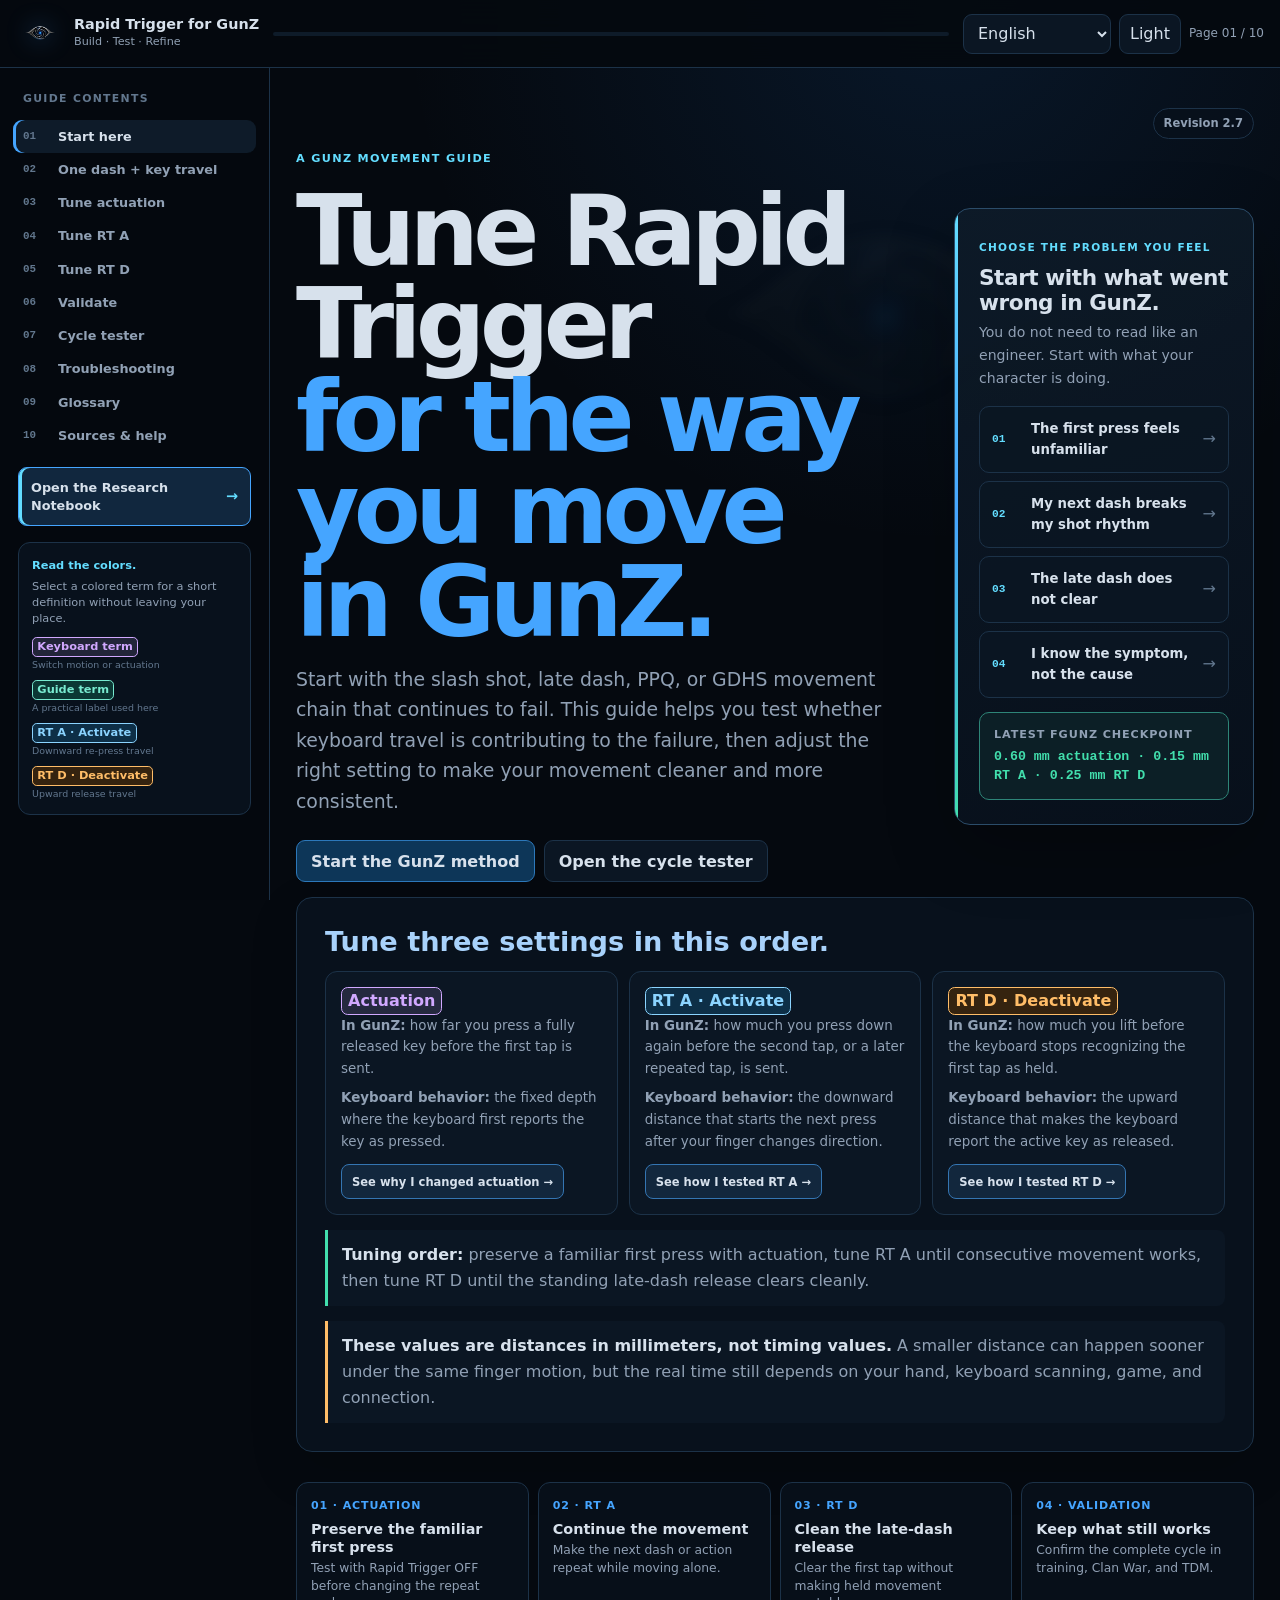
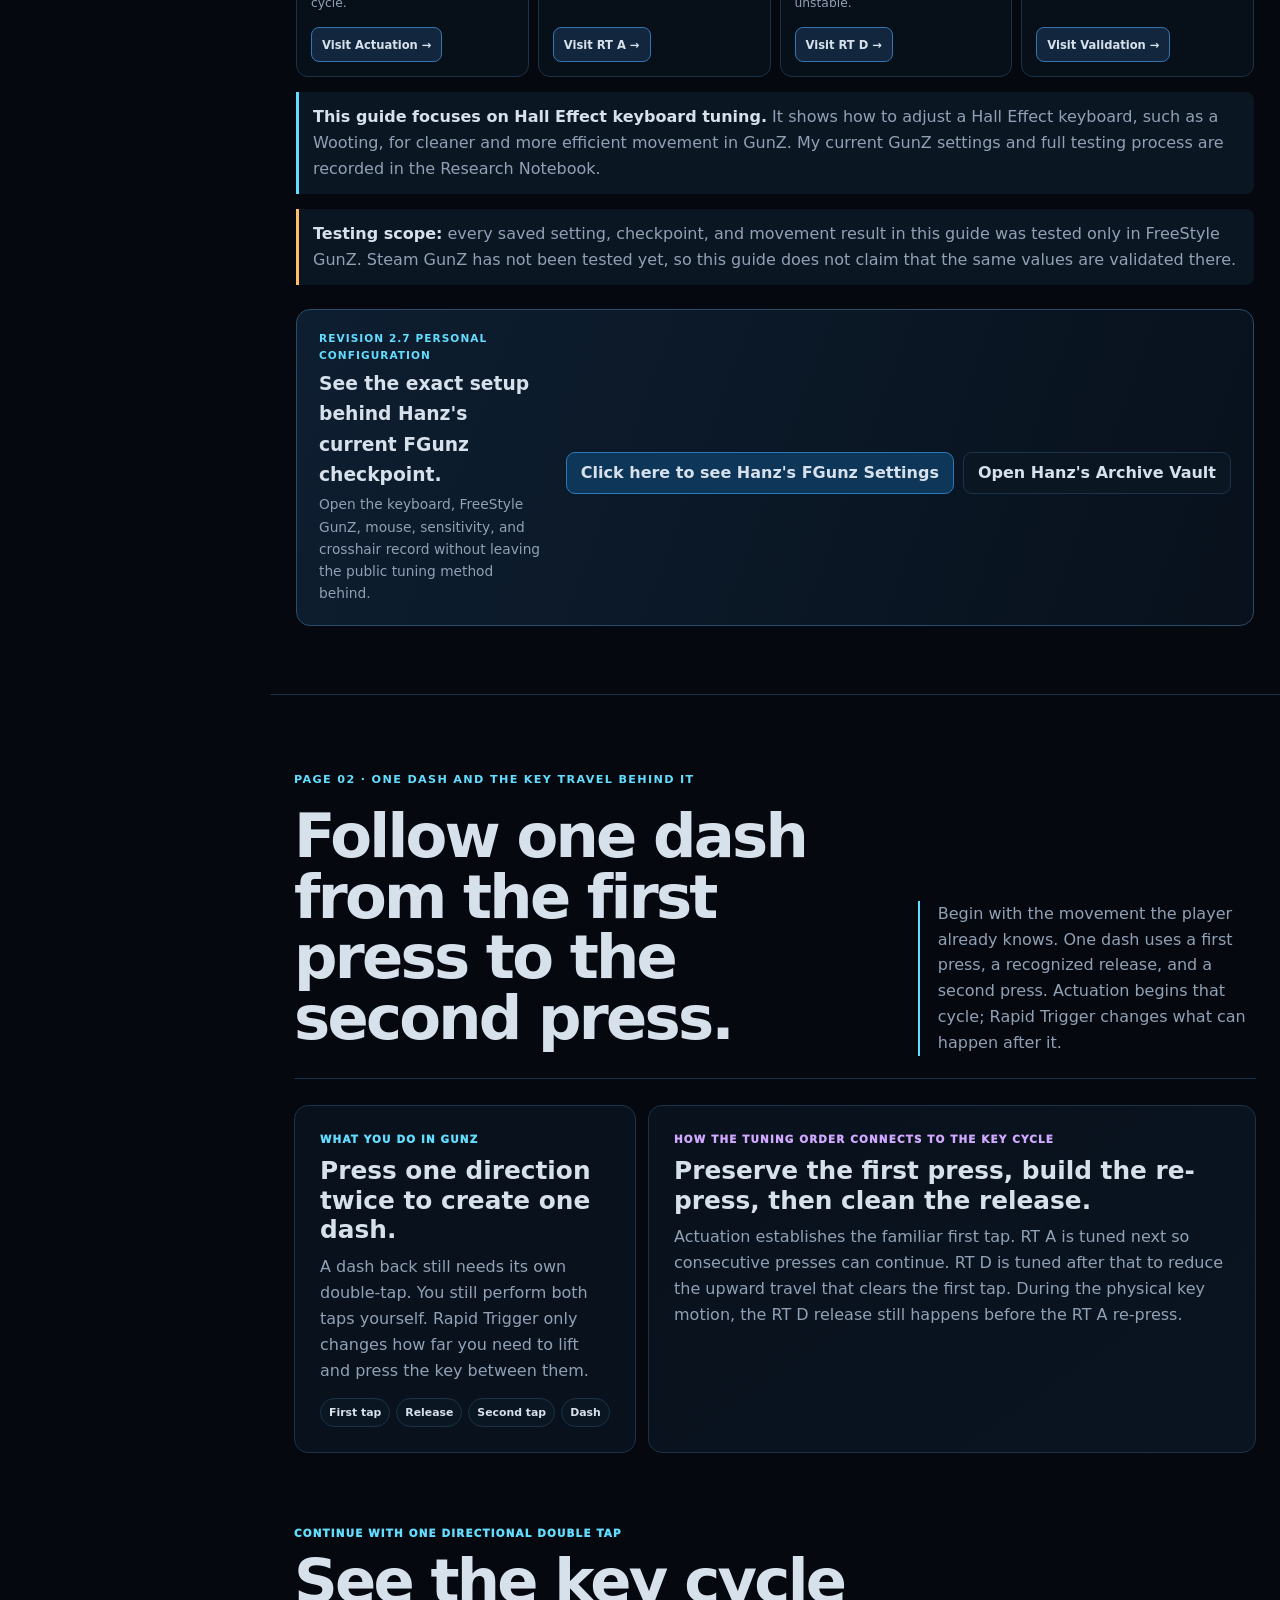
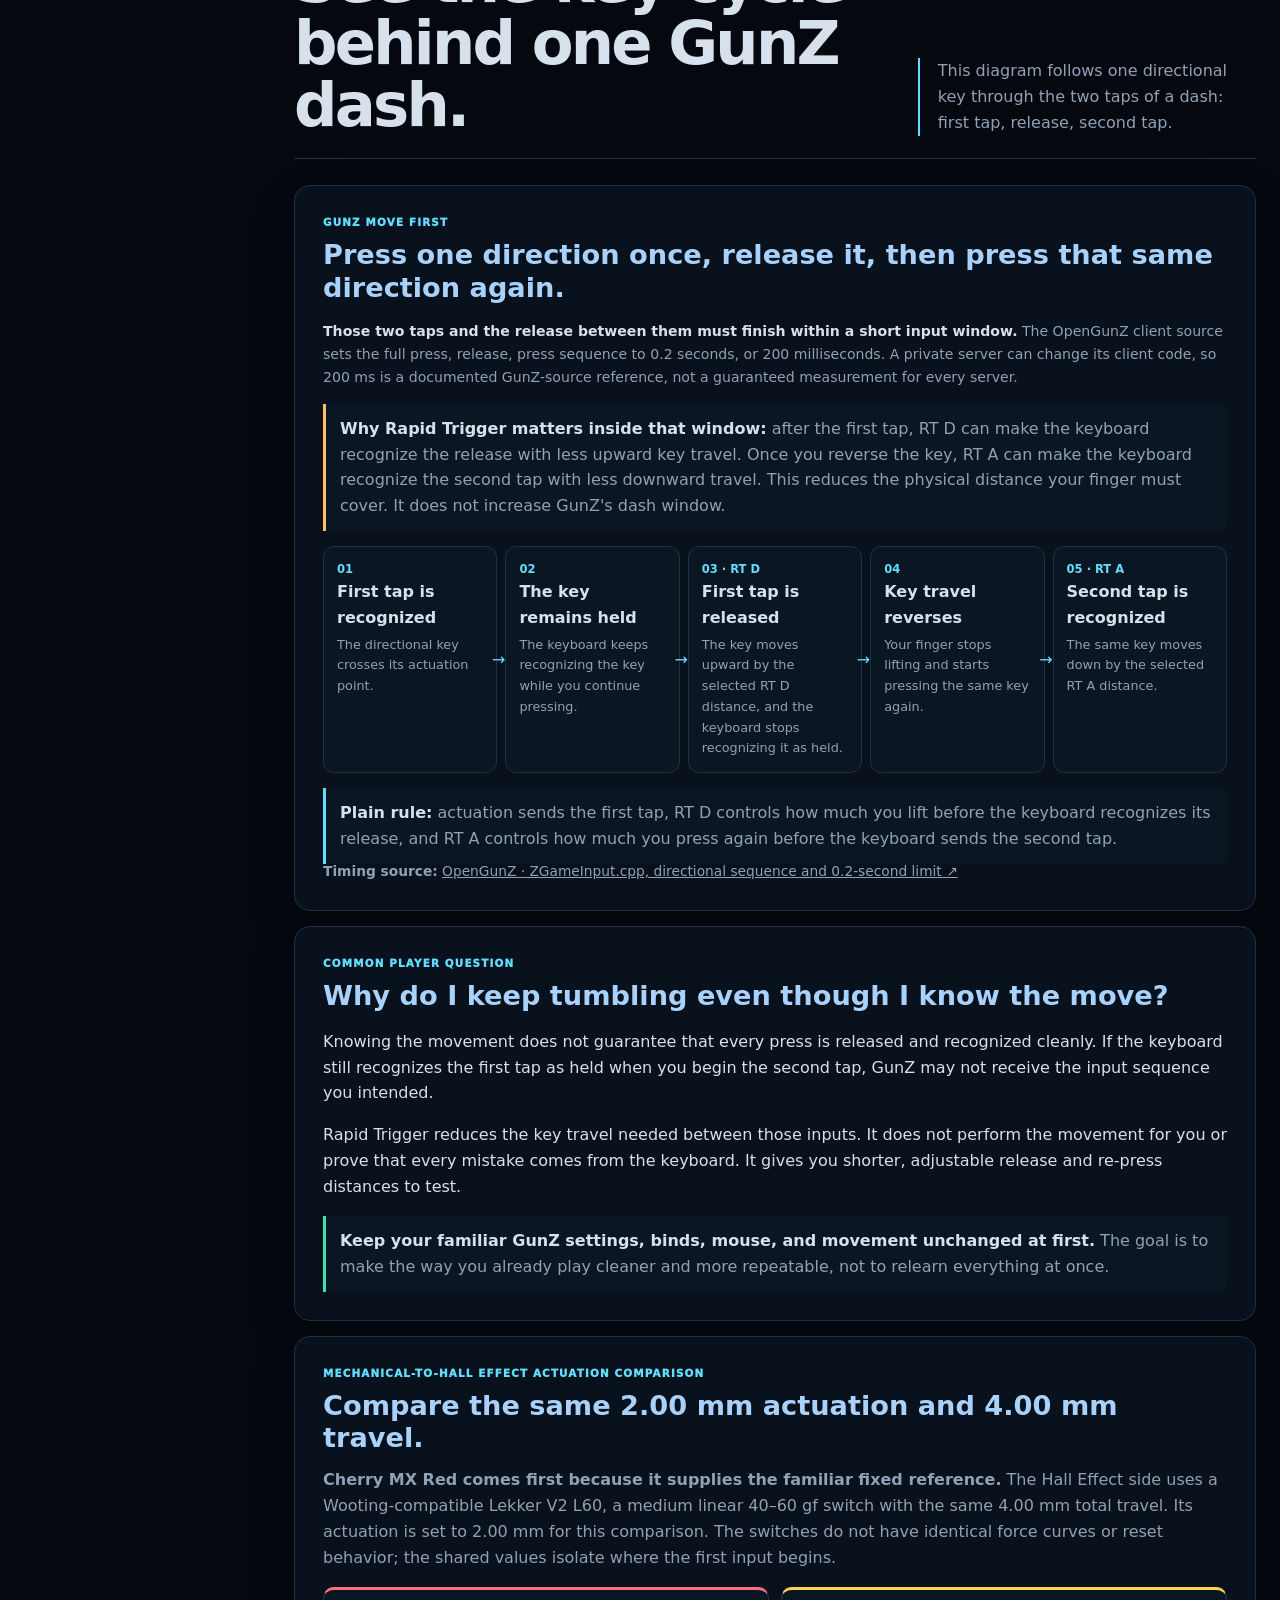
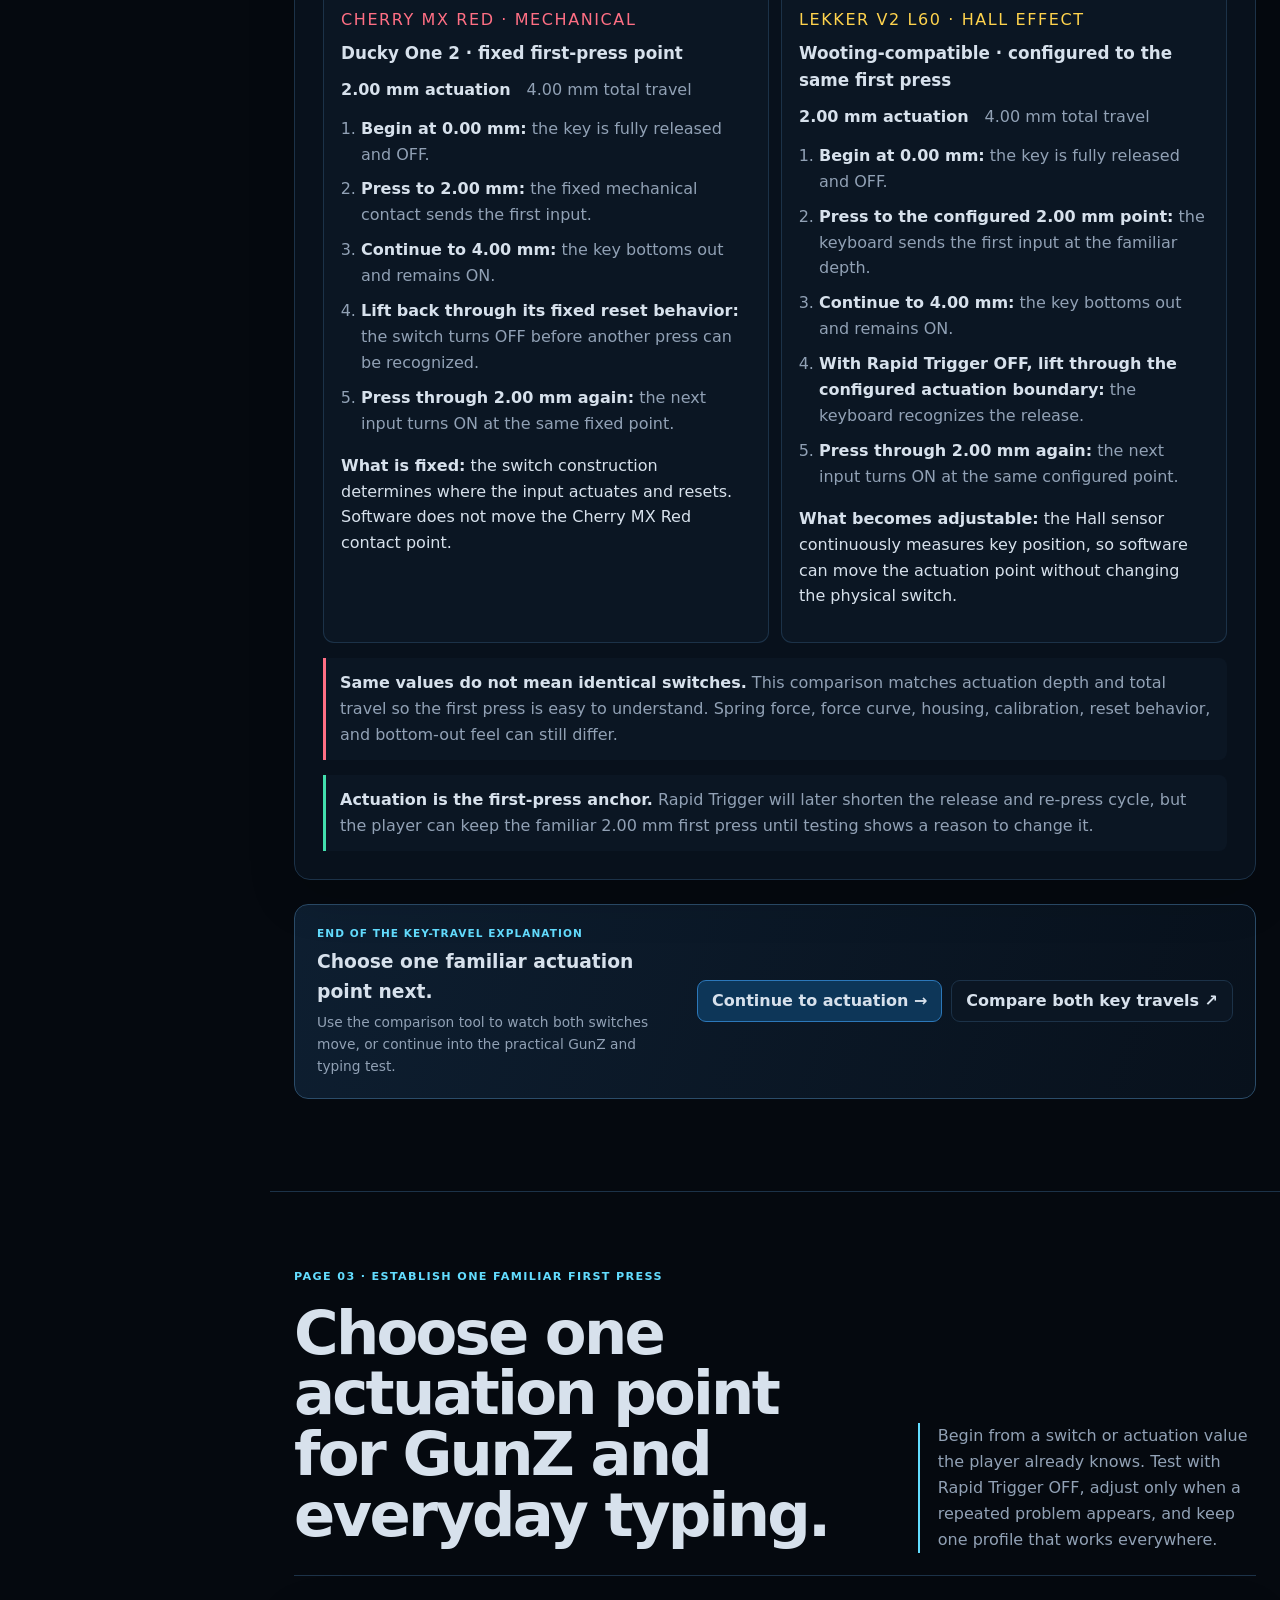
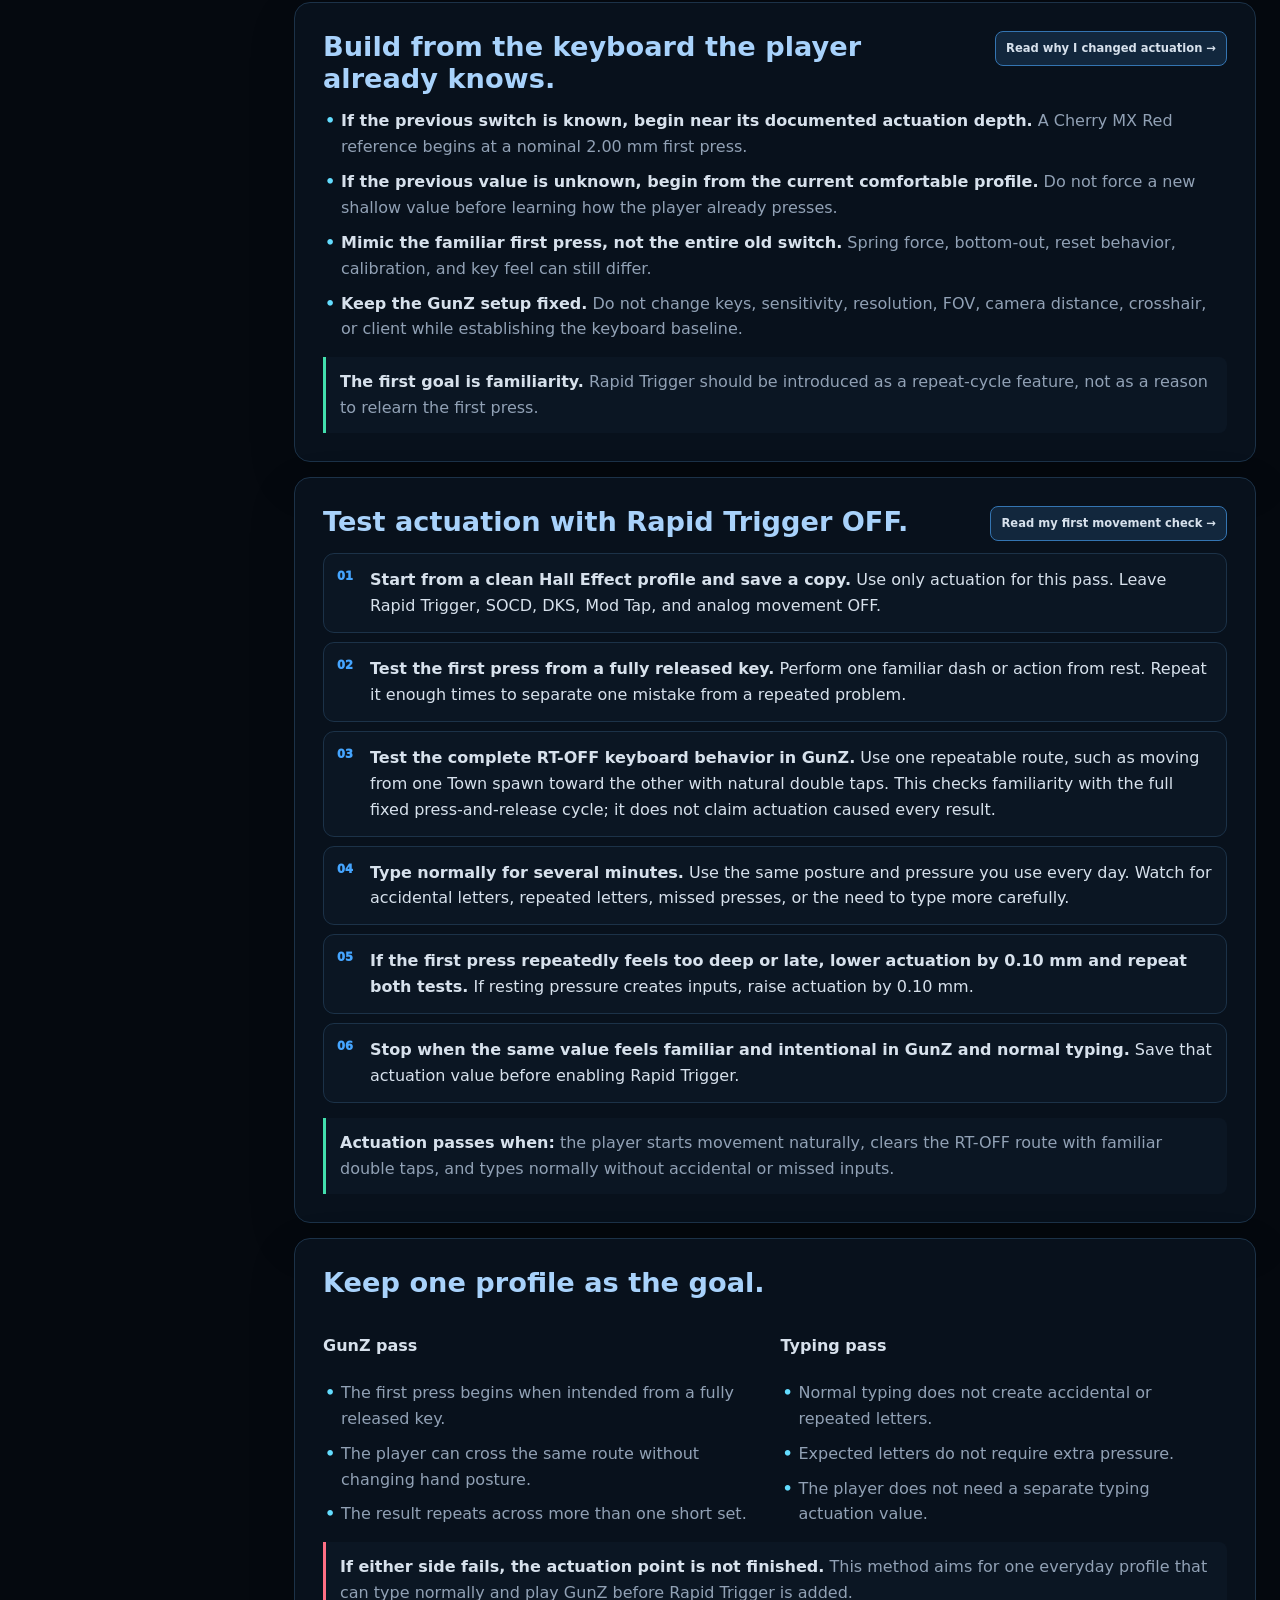
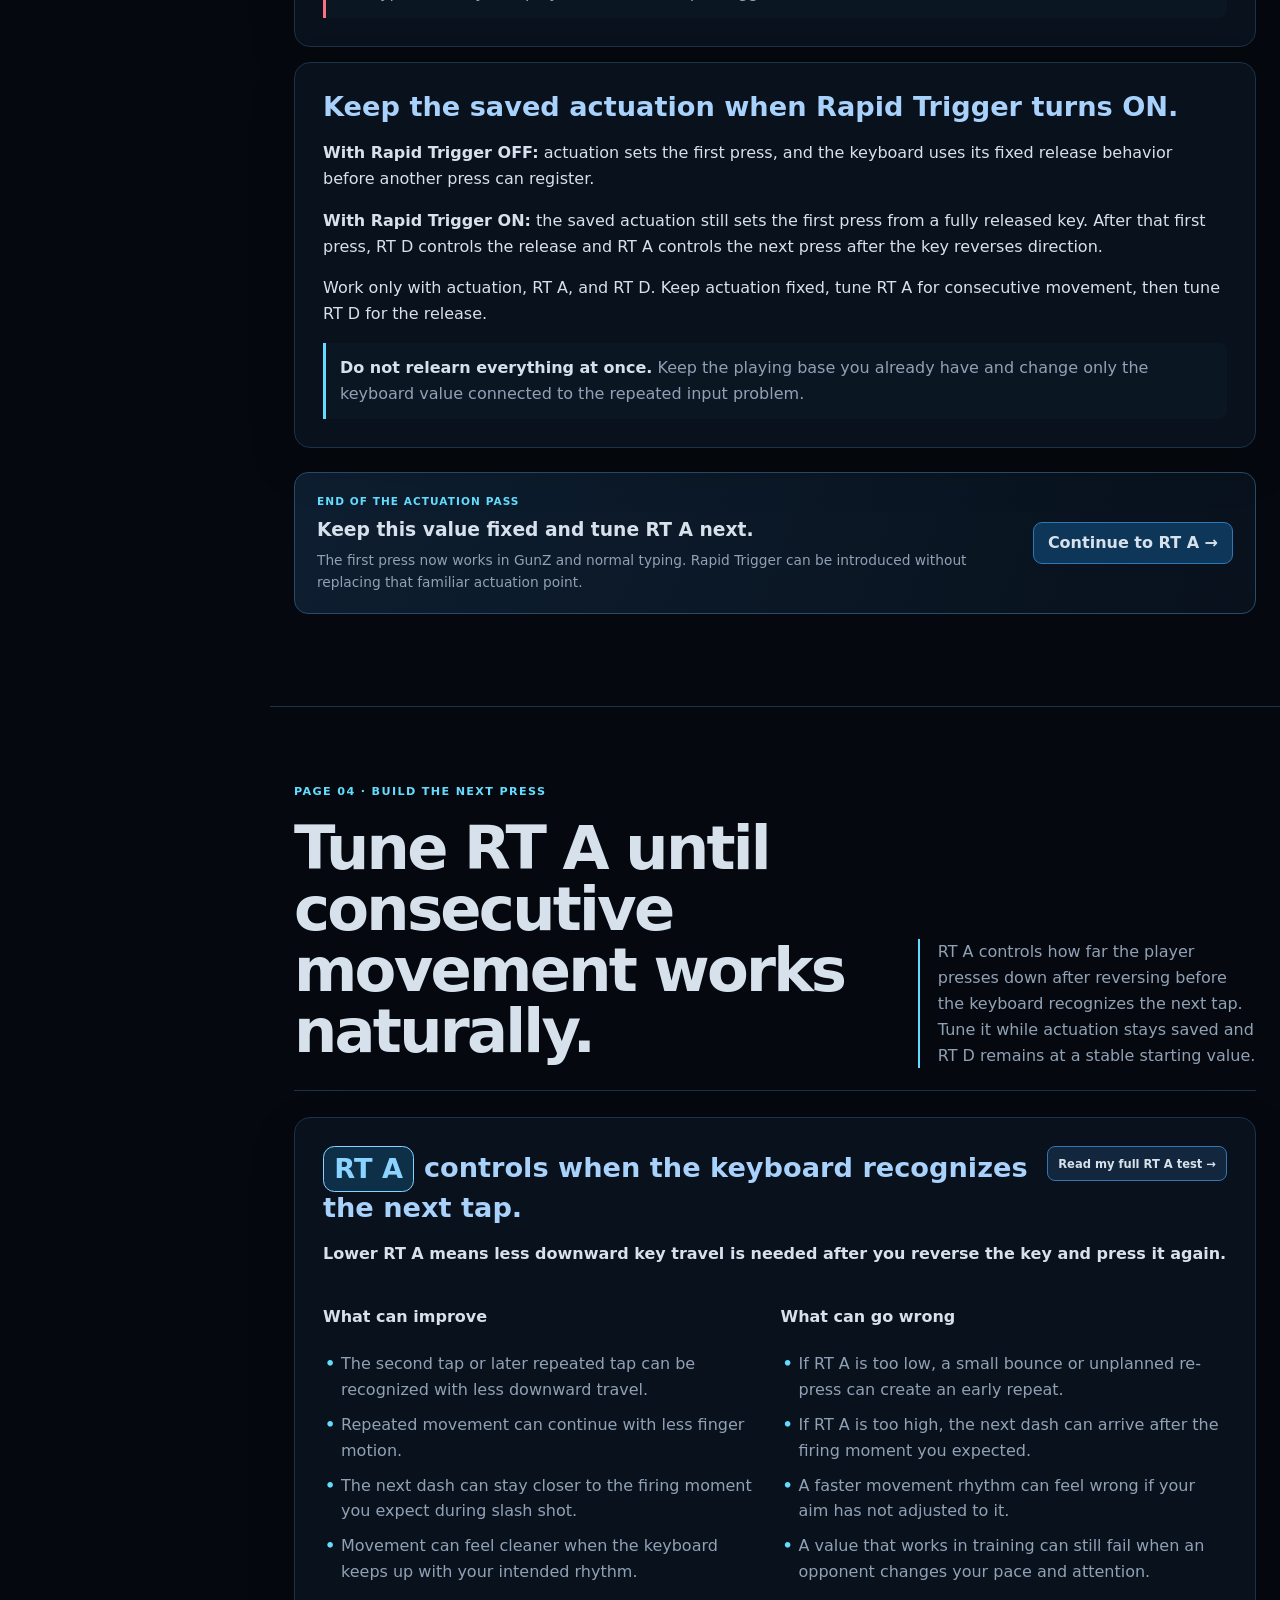
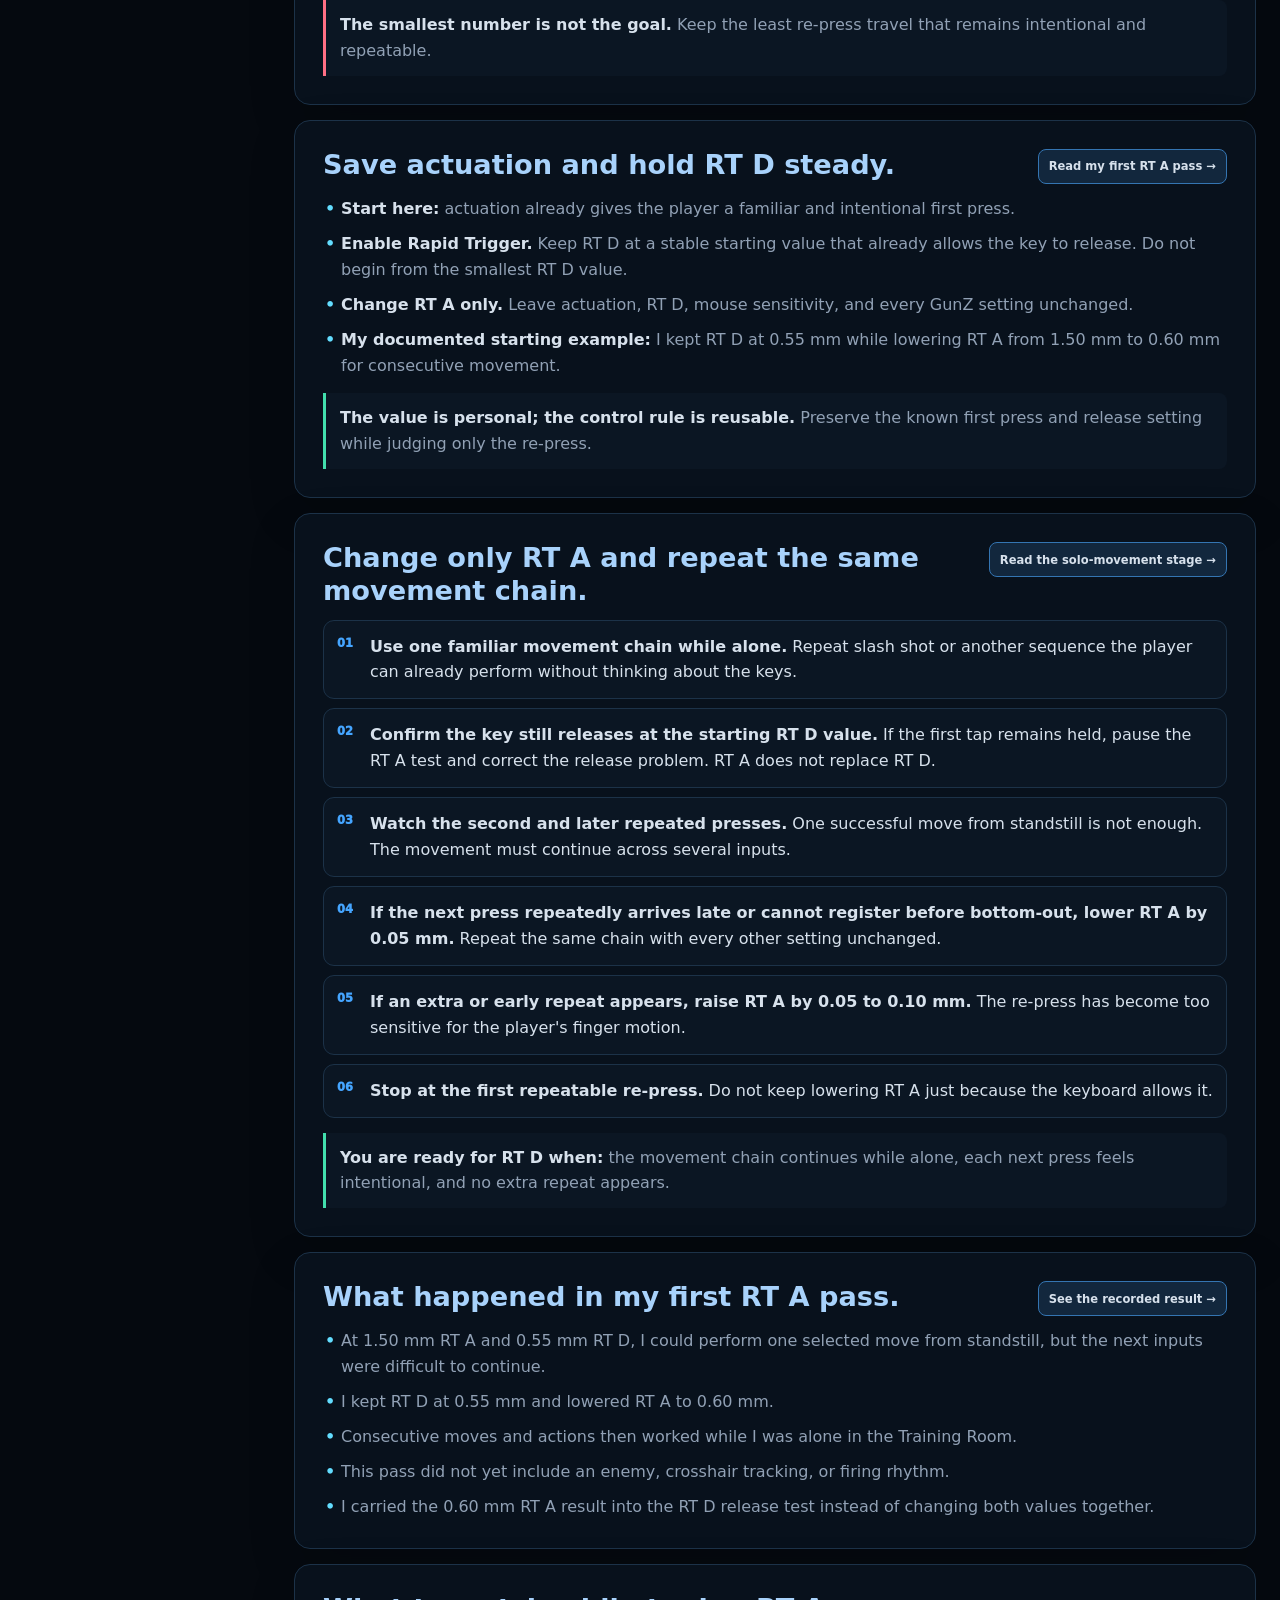
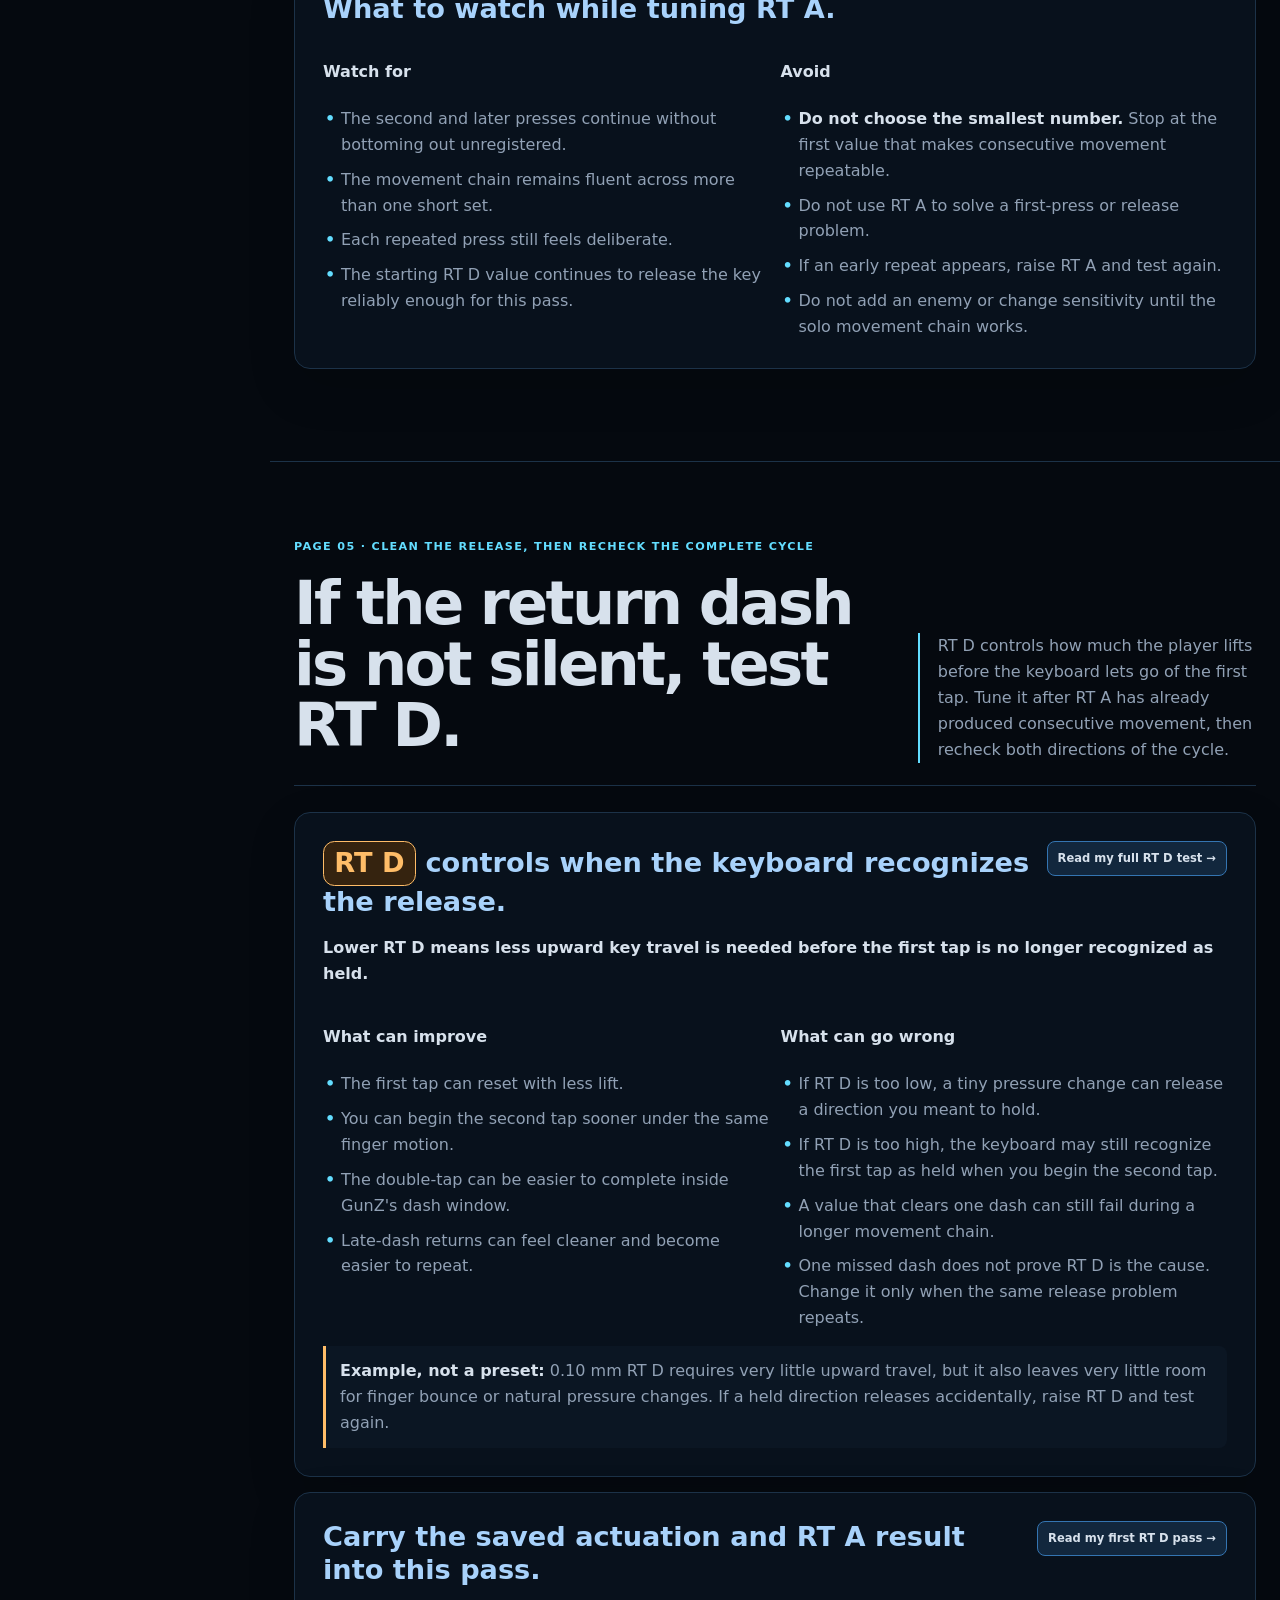
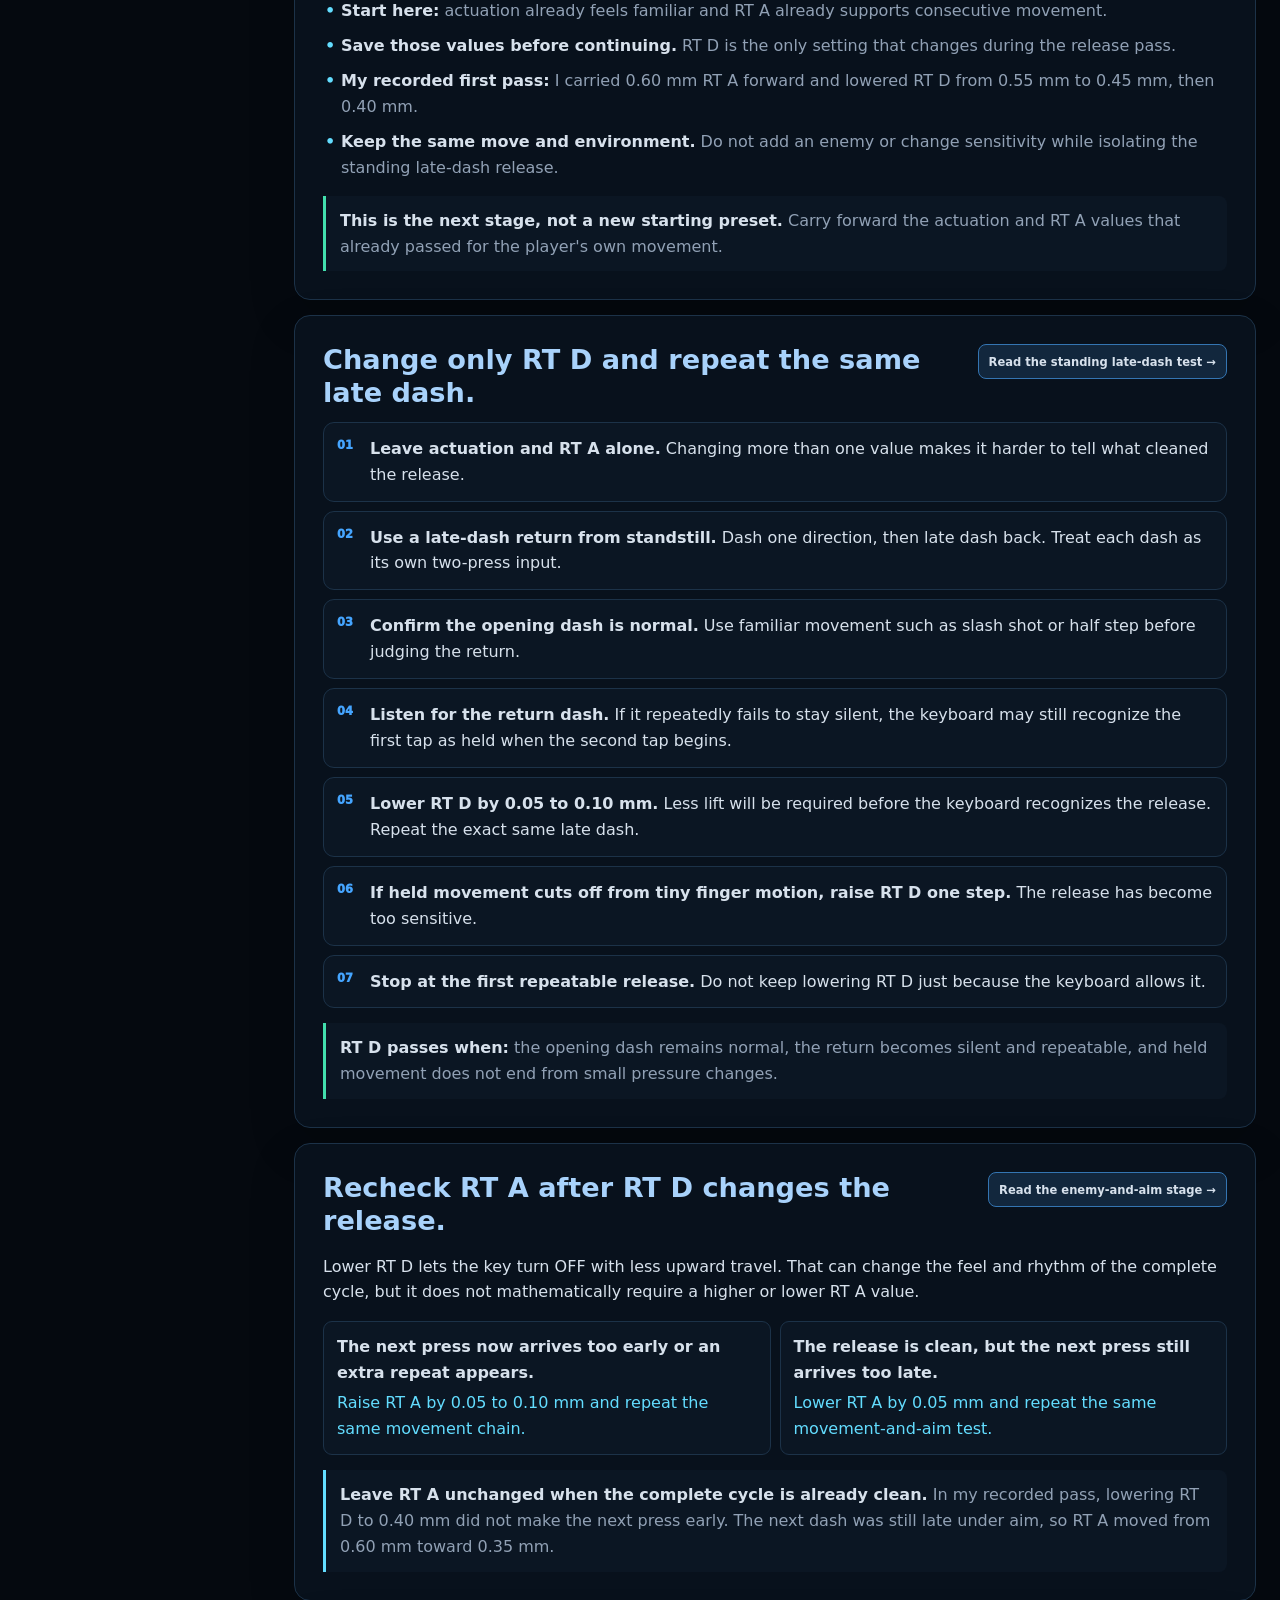
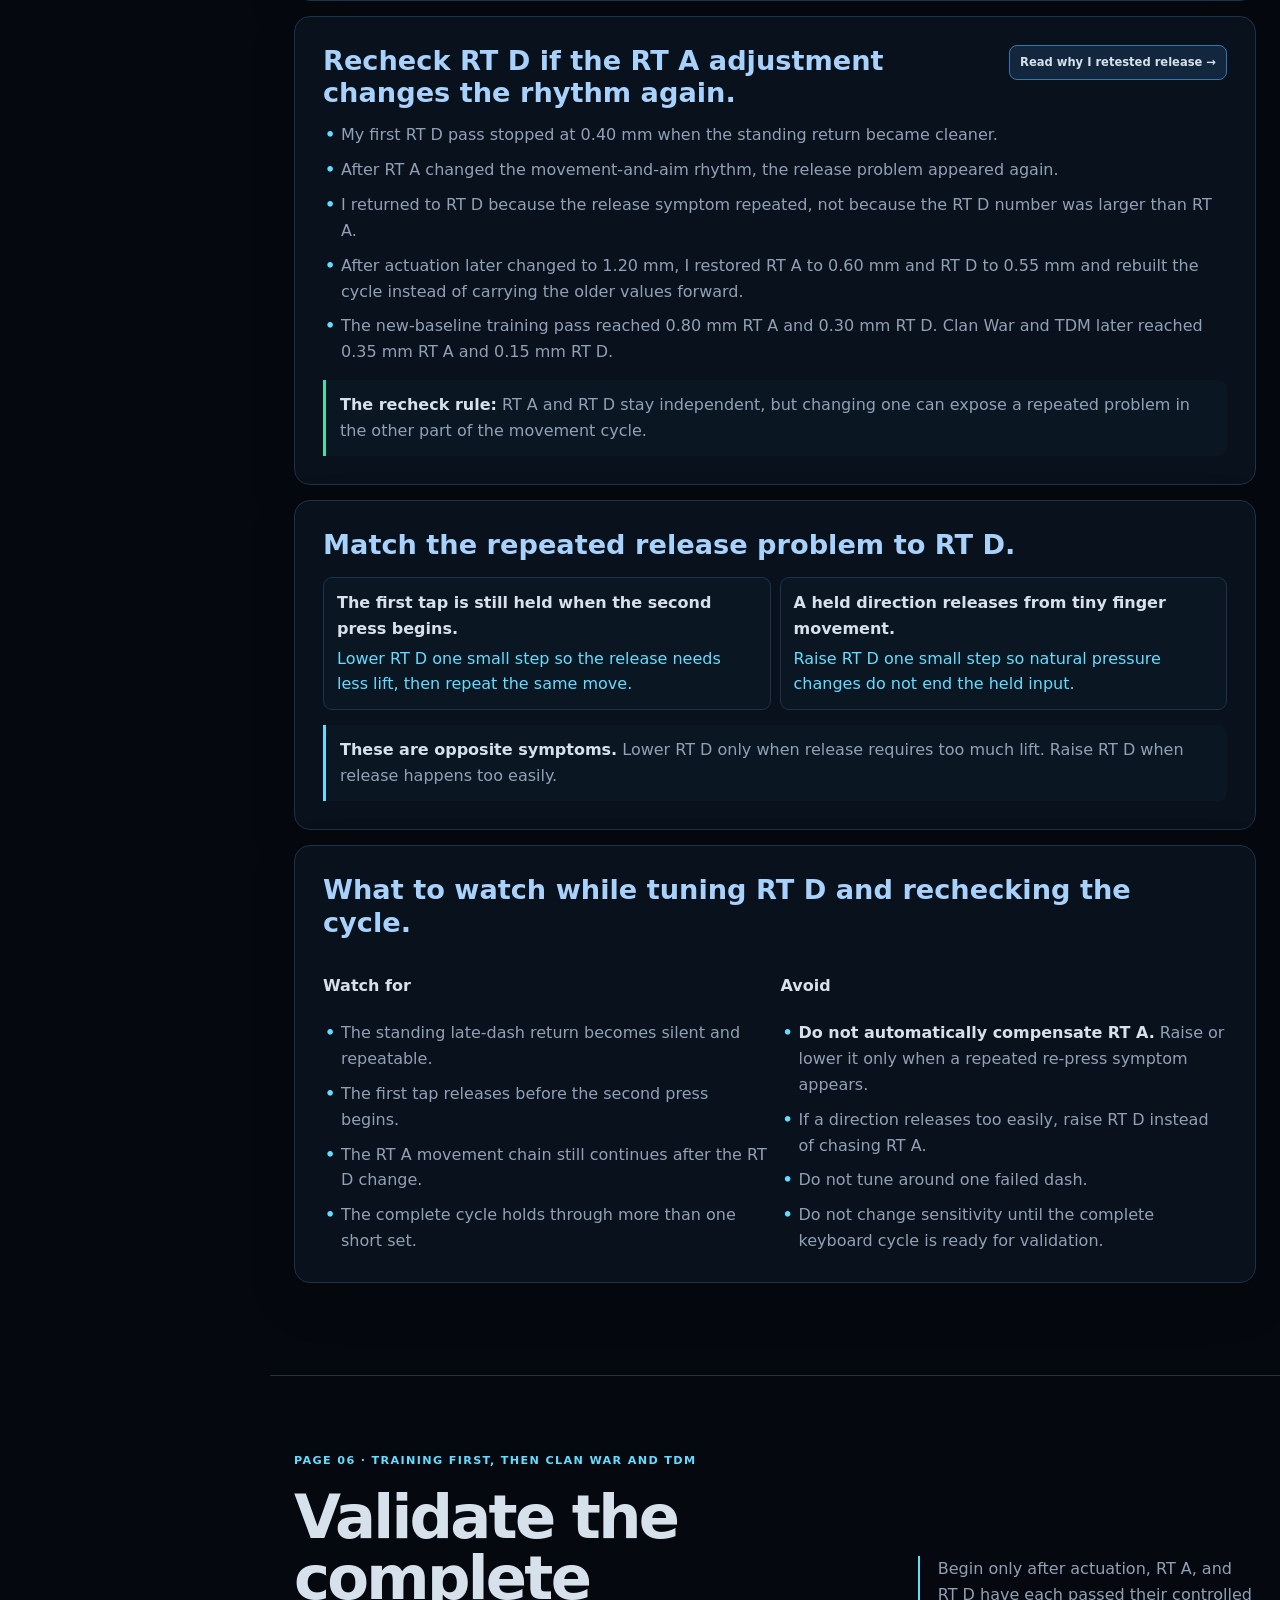
==== commit 7a7ede0a: "Revision 2.7 FreeStyle GunZ settings update Updates the current FreeStyle GunZ checkpoint to 0.60 mm" ====
--- a/index.html
+++ b/index.html
@@ -3,7 +3,7 @@
 <head>
   <meta charset="utf-8">
   <meta name="viewport" content="width=device-width, initial-scale=1">
-  <link rel="canonical" href="https://gunzinputlab.github.io/">
+  <link rel="canonical" href="https://gunz-rt.netlify.app/">
   <meta name="description" content="A GunZ-first Rapid Trigger guide for establishing actuation, tuning RT A re-press travel, cleaning RT D release travel, and validating the complete movement cycle.">
   <meta name="theme-color" content="#05080d">
   <meta name="author" content="Hypnatiq">
@@ -11,10 +11,10 @@
   <meta property="og:site_name" content="Rapid Trigger for GunZ">
   <meta property="og:title" content="Rapid Trigger for GunZ">
   <meta property="og:description" content="Start with a familiar actuation point, then tune RT A and RT D from the GunZ movement you already know.">
-  <meta property="og:url" content="https://gunzinputlab.github.io/">
-  <meta property="og:image" content="https://gunzinputlab.github.io/social-preview.png">
+  <meta property="og:url" content="https://gunz-rt.netlify.app/">
+  <meta property="og:image" content="https://gunz-rt.netlify.app/social-preview.png">
   <link rel="icon" href="favicon.png" type="image/png">
-  <link rel="stylesheet" href="site.css?v=2.6.0">
+  <link rel="stylesheet" href="site.css?v=2.7.0">
   <title>Rapid Trigger for GunZ</title>
 </head>
 <body>
@@ -71,10 +71,10 @@
       <div class="hero-inner">
         <div class="site-hero-grid">
           <div class="hero-lead">
-            <span class="version-stamp">Revision 2.6</span>
+            <span class="version-stamp">Revision 2.7</span>
             <span class="eyebrow" data-i18n="heroEye">A GunZ movement guide</span>
             <h1 data-i18n-html="heroTitle">Tune Rapid Trigger<br><span>for the way you move in GunZ.</span></h1>
-            <p class="lede" data-i18n="heroLead">Start with the slash shot, late dash, PPQ, or GDHS movement chain that continues to fail. This guide explains how your current Rapid Trigger settings may be causing the failure and helps you adjust the right distance for cleaner, more consistent movement.</p>
+            <p class="lede" data-i18n="heroLead">Start with the slash shot, late dash, PPQ, or GDHS movement chain that continues to fail. This guide helps you test whether keyboard travel is contributing to the failure, then adjust the right setting to make your movement cleaner and more consistent.</p>
             <div class="hero-actions">
               <a class="button primary" href="#controls" data-i18n="startMethod">Start the GunZ method</a>
               <a class="button" href="#tester" data-i18n="openTester">Open the cycle tester</a>
@@ -90,7 +90,7 @@
               <a href="#rtd"><b>03</b><span>The late dash does not clear</span><i>→</i></a>
               <a href="#troubleshoot"><b>04</b><span>I know the symptom, not the cause</span><i>→</i></a>
             </nav>
-            <div class="hero-result"><span>Latest FGunz checkpoint</span><strong>1.20 mm actuation · 0.35 mm RT A · 0.15 mm RT D</strong></div>
+            <div class="hero-result"><span>Latest FGunz checkpoint</span><strong>0.60 mm actuation · 0.15 mm RT A · 0.25 mm RT D</strong></div>
           </aside>
         </div>
         <article class="panel control-intro" id="controls"><h3 data-i18n="threeJobs">Tune three settings in this order.</h3>
@@ -103,13 +103,14 @@
           <p class="callout amber" data-i18n-html="distanceNotTime"><strong>These values are distances in millimeters, not timing values.</strong> A smaller distance can happen sooner under the same finger motion, but the real time still depends on your hand, keyboard scanning, game, and connection.</p>
         </article>
         <div class="gunz-path" aria-label="GunZ test path">
-          <a href="#base"><b>01 · Actuation</b><strong>Preserve the familiar first press</strong><span>Test with Rapid Trigger OFF before changing the repeat cycle.</span></a>
-          <a href="#rta"><b>02 · RT A</b><strong>Continue the movement</strong><span>Make the next dash or action repeat while moving alone.</span></a>
-          <a href="#rtd"><b>03 · RT D</b><strong>Clean the late-dash release</strong><span>Clear the first tap without making held movement unstable.</span></a>
-          <a href="#test"><b>04 · Validation</b><strong>Keep what still works</strong><span>Confirm the complete cycle in training, Clan War, and TDM.</span></a>
+          <article><b>01 · Actuation</b><strong>Preserve the familiar first press</strong><span>Test with Rapid Trigger OFF before changing the repeat cycle.</span><a class="detail-button path-action" href="#base" data-i18n="visitActuation">Visit Actuation →</a></article>
+          <article><b>02 · RT A</b><strong>Continue the movement</strong><span>Make the next dash or action repeat while moving alone.</span><a class="detail-button path-action" href="#rta" data-i18n="visitRta">Visit RT A →</a></article>
+          <article><b>03 · RT D</b><strong>Clean the late-dash release</strong><span>Clear the first tap without making held movement unstable.</span><a class="detail-button path-action" href="#rtd" data-i18n="visitRtd">Visit RT D →</a></article>
+          <article><b>04 · Validation</b><strong>Keep what still works</strong><span>Confirm the complete cycle in training, Clan War, and TDM.</span><a class="detail-button path-action" href="#test" data-i18n="visitValidation">Visit Validation →</a></article>
         </div>
         <p class="note" data-i18n-html="homeScope"><strong>This guide focuses on Hall Effect keyboard tuning.</strong> It shows how to adjust a Hall Effect keyboard, such as a Wooting, for cleaner and more efficient movement in GunZ. My current GunZ settings and full testing process are recorded in the Research Notebook.</p>
-        <div class="scope-actions"><a class="button remember-position" href="research-notebook.html#current-settings">Visit Hanz's settings →</a></div>
+        <p class="callout amber"><strong>Testing scope:</strong> every saved setting, checkpoint, and movement result in this guide was tested only in FreeStyle GunZ. Steam GunZ has not been tested yet, so this guide does not claim that the same values are validated there.</p>
+        <aside class="next-callout"><div><span>Revision 2.7 personal configuration</span><h3>See the exact setup behind Hanz's current FGunz checkpoint.</h3><p>Open the keyboard, FreeStyle GunZ, mouse, sensitivity, and crosshair record without leaving the public tuning method behind.</p></div><div class="scope-actions"><a class="button primary" href="hanz-fgunz-settings.html">Click here to see Hanz's FGunz Settings</a><a class="button" href="hanz-archive-vault.html">Open Hanz's Archive Vault</a></div></aside>
       </div>
     </section>
 
@@ -155,7 +156,7 @@
           <p class="note warning"><strong>Same values do not mean identical switches.</strong> This comparison matches actuation depth and total travel so the first press is easy to understand. Spring force, force curve, housing, calibration, reset behavior, and bottom-out feel can still differ.</p>
           <p class="callout good"><strong>Actuation is the first-press anchor.</strong> Rapid Trigger will later shorten the release and re-press cycle, but the player can keep the familiar 2.00 mm first press until testing shows a reason to change it.</p>
         </article>
-        <aside class="next-callout"><div><span>End of the key-travel explanation</span><h3>Choose one familiar actuation point next.</h3><p>Use the comparison tool to watch both switches move, or continue into the practical GunZ and typing test.</p></div><div class="next-callout-actions"><a class="button primary" href="#base">Continue to actuation →</a><a class="button" href="rapid-trigger-cycle-tester.html?v=2.6.0&amp;mode=transition" target="_blank" rel="noopener">Compare both key travels ↗</a></div></aside>
+        <aside class="next-callout"><div><span>End of the key-travel explanation</span><h3>Choose one familiar actuation point next.</h3><p>Use the comparison tool to watch both switches move, or continue into the practical GunZ and typing test.</p></div><div class="next-callout-actions"><a class="button primary" href="#base">Continue to actuation →</a><a class="button" href="rapid-trigger-cycle-tester.html?v=2.7.0&amp;mode=transition" target="_blank" rel="noopener">Compare both key travels ↗</a></div></aside>
       </div>
     </section>
 
@@ -207,20 +208,20 @@
 
     <section class="chapter tracked-section" id="tester" data-page="07" data-title="Rapid Trigger Cycle Tester">
       <div class="chapter-inner">
-        <header class="chapter-header"><span class="kicker">Page 07 · Connect the move to the switch</span><h2 data-i18n="testerTitle">Rapid Trigger Cycle Tester</h2><p data-i18n="testerIntro">The tester follows one directional key from the first press, through release, to the second press. Compare the saved starting profile with the latest FGunz result, then change one value to see which part of that cycle moves.</p><p class="tester-stage-note"><strong>Two stages of the same tune:</strong> Training Room brought the new 1.20 mm actuation baseline to 0.80 mm RT A and 0.30 mm RT D. Clan War and Team Deathmatch then brought the full-map result to 0.35 mm RT A and 0.15 mm RT D. These are my test records, not universal presets.</p></header>
+        <header class="chapter-header"><span class="kicker">Page 07 · Connect the move to the switch</span><h2 data-i18n="testerTitle">Rapid Trigger Cycle Tester</h2><p data-i18n="testerIntro">The tester follows one directional key from the first press, through release, to the second press. Compare a saved starting profile with the current FGunz result, then change one value to see which part of that cycle moves.</p><p class="tester-stage-note"><strong>FreeStyle GunZ evidence only:</strong> Revision 2.7 uses 0.60 mm actuation, 0.15 mm RT A, and 0.25 mm RT D with a Wooting 60HE and Gateron Magnetic Jade switches. Earlier 1.20 mm and 1.00 mm checkpoints remain available as evidence and known bases, not universal presets. Steam GunZ remains untested.</p></header>
         <article class="panel tester-launch-panel">
           <div class="tester-launch-copy">
             <span class="kicker">Dedicated interactive tool</span>
             <h3>Open the Cycle Tester in a new tab.</h3>
             <p>The tester needs a full-width workspace for the switch, travel rail, Live Checker, profile notes, and Event History to stay readable together. Opening it separately also keeps your place in this guide.</p>
             <ul class="brief-list tester-launch-list">
-              <li>Compare the Clan War / TDM checkpoint with the Training Room result.</li>
+              <li>Compare the current Clan War / TDM checkpoint with the saved Training Room result and the mechanical-to-Hall-Effect switch models.</li>
               <li>Enter your own actuation, RT A, RT D, and bottom-out values.</li>
               <li>Follow each press, release, direction change, and second tap in Event History.</li>
             </ul>
           </div>
           <div class="tester-launch-action">
-            <a class="button primary tester-launch-button" href="rapid-trigger-cycle-tester.html?v=2.6.0" target="_blank" rel="noopener">Open the Cycle Tester ↗</a>
+            <a class="button primary tester-launch-button" href="rapid-trigger-cycle-tester.html?v=2.7.0" target="_blank" rel="noopener">Open the Cycle Tester ↗</a>
             <small>Opens in a new browser tab.</small>
           </div>
         </article>
@@ -318,7 +319,7 @@
   <a class="back-to-top" id="backToTop" href="#top" aria-label="Back to top">↑</a>
   <button class="return-to-reading" id="returnToReading" type="button">← Back to where I was reading</button>
 
-  <script src="revision-26-translations.js?v=2.6.0"></script>
-  <script src="site.js?v=2.6.0"></script>
+  <script src="revision-27-translations.js?v=2.7.0"></script>
+  <script src="site.js?v=2.7.0"></script>
 </body>
 </html>
--- a/site.css
+++ b/site.css
@@ -99,10 +99,11 @@
 .hero-result span { color: var(--muted); font-size: .7rem; font-weight: 850; letter-spacing: .08em; text-transform: uppercase; }
 .hero-result strong { color: var(--green); font: 850 .83rem/1.45 ui-monospace,Consolas,monospace; }
 .gunz-path { display: grid; grid-template-columns: repeat(4,minmax(0,1fr)); gap: 9px; margin-top: 30px; }
-.gunz-path a,.gunz-path>div { min-width: 0; padding: 14px; border: 1px solid var(--line); border-radius: 12px; background: color-mix(in srgb,var(--panel) 88%,transparent); text-decoration: none; }
+.gunz-path>article,.gunz-path>div { display: flex; min-width: 0; padding: 14px; border: 1px solid var(--line); border-radius: 12px; background: color-mix(in srgb,var(--panel) 88%,transparent); flex-direction: column; }
 .gunz-path b { display: block; color: var(--blue); font-size: .69rem; letter-spacing: .08em; text-transform: uppercase; }
 .gunz-path strong { display: block; margin-top: 5px; font-size: .9rem; line-height: 1.25; }
-.gunz-path span { display: block; margin-top: 4px; color: var(--muted); font-size: .77rem; line-height: 1.45; }
+.gunz-path span { display: block; margin-top: 4px; margin-bottom: 14px; color: var(--muted); font-size: .77rem; line-height: 1.45; }
+.gunz-path .path-action { width: fit-content; margin-top: auto; }
 
 .chapter-header { display: grid; grid-template-columns: minmax(0,1.2fr) minmax(280px,.7fr); gap: 20px 44px; align-items: end; padding-bottom: 22px; border-bottom: 1px solid var(--line); }
 .chapter-header .kicker { grid-column: 1 / -1; margin-bottom: -12px; }
@@ -235,6 +236,49 @@
 .tester-launch-button { width: 100%; min-height: 48px; }
 .tester-launch-action small { color: var(--faint); text-align: center; }
 
+/* Revision 2.7: dedicated current-settings and archive pages. */
+.standalone-main { position: relative; z-index: 1; padding: calc(var(--header-h) + 48px) clamp(18px,4vw,56px) 72px; }
+.standalone-shell { width: min(1380px,100%); margin: 0 auto; }
+.standalone-hero { display: grid; grid-template-columns: minmax(0,1.25fr) minmax(280px,.65fr); gap: 24px; align-items: end; margin-bottom: 26px; }
+.standalone-hero h1 { max-width: 900px; margin: 12px 0 10px; font-size: clamp(2.6rem,6vw,5.4rem); line-height: .96; letter-spacing: -.055em; }
+.standalone-hero p { max-width: 820px; margin: 0; color: var(--muted); }
+.standalone-actions { display: flex; flex-wrap: wrap; gap: 9px; justify-content: flex-end; }
+.settings-summary-grid { display: grid; grid-template-columns: repeat(3,minmax(0,1fr)); gap: 10px; margin: 18px 0 24px; }
+.settings-summary-card { padding: 18px; border: 1px solid var(--line); border-radius: 13px; background: var(--panel); }
+.settings-summary-card span { display: block; color: var(--muted); font-size: .76rem; font-weight: 850; letter-spacing: .07em; text-transform: uppercase; }
+.settings-summary-card strong { display: block; margin-top: 4px; color: var(--cyan); font: 900 clamp(1.35rem,3vw,2rem)/1.15 ui-monospace,Consolas,monospace; }
+.settings-page-grid { display: grid; grid-template-columns: minmax(0,.72fr) minmax(0,1.28fr); gap: 16px; margin-top: 16px; }
+.settings-page-grid>.panel { margin: 0; }
+.settings-key-list { display: grid; gap: 1px; overflow: hidden; border: 1px solid var(--line); border-radius: 11px; background: var(--line); }
+.settings-key-row { display: grid; grid-template-columns: minmax(0,1fr) auto; gap: 16px; padding: 10px 12px; background: var(--panel-2); }
+.settings-key-row span { color: var(--muted); }
+.settings-key-row strong { text-align: right; }
+.capture-tabs { display: flex; flex-wrap: wrap; gap: 7px; margin: 14px 0; }
+.capture-tab { min-height: 38px; padding: 0 11px; border: 1px solid var(--line); border-radius: 8px; color: var(--muted); background: var(--panel-2); cursor: pointer; font-weight: 800; }
+.capture-tab:hover,.capture-tab[aria-selected="true"] { color: var(--text); border-color: var(--blue); background: color-mix(in srgb,var(--blue) 14%,var(--panel)); }
+.capture-stage { overflow: hidden; border: 1px solid var(--line-strong); border-radius: 14px; background: #02060b; box-shadow: 0 24px 64px rgba(0,0,0,.24); }
+.capture-stage figure { display: none; margin: 0; }
+.capture-stage figure.active { display: block; }
+.capture-stage img { display: block; width: 100%; height: auto; }
+.capture-stage figcaption { padding: 11px 14px; color: var(--muted); background: var(--panel); font-size: .82rem; }
+.evidence-pair { display: grid; grid-template-columns: repeat(2,minmax(0,1fr)); gap: 12px; margin-top: 14px; }
+.evidence-pair figure { margin: 0; overflow: hidden; border: 1px solid var(--line); border-radius: 12px; background: var(--panel); }
+.evidence-pair img { display: block; width: 100%; height: auto; }
+.evidence-pair figcaption { padding: 11px 13px; color: var(--muted); font-size: .8rem; }
+.archive-timeline { display: grid; grid-template-columns: repeat(3,minmax(0,1fr)); gap: 10px; margin: 18px 0; }
+.archive-step { padding: 17px; border: 1px solid var(--line); border-radius: 13px; background: var(--panel); }
+.archive-step.current { border-color: color-mix(in srgb,var(--green) 62%,var(--line)); background: color-mix(in srgb,var(--green) 7%,var(--panel)); }
+.archive-step b { display: block; color: var(--blue); font-size: .72rem; letter-spacing: .08em; text-transform: uppercase; }
+.archive-step strong { display: block; margin-top: 5px; font-size: 1.08rem; }
+.archive-step p { margin: 7px 0 0; color: var(--muted); font-size: .84rem; }
+.archive-section { margin-top: 18px; }
+.archive-section h2 { margin-bottom: 5px; }
+.archive-section>p { margin-top: 0; color: var(--muted); }
+.crosshair-swatch { display: inline-grid; place-items: center; width: 58px; height: 58px; border: 1px solid var(--line); border-radius: 9px; background: #020509; image-rendering: pixelated; }
+.crosshair-swatch img { width: 32px; height: 32px; object-fit: contain; image-rendering: pixelated; }
+.settings-launch-row { display: grid; grid-template-columns: repeat(2,minmax(0,1fr)); gap: 10px; margin-top: 14px; }
+.settings-launch-row .button { min-height: 48px; }
+
 .site-footer { position: relative; z-index: 1; margin-left: var(--sidebar-w); padding: 28px 20px 42px; color: var(--faint); text-align: center; font-size: .78rem; }
 .help-strip { display: flex; align-items: center; justify-content: center; flex-wrap: wrap; gap: 8px 14px; margin-bottom: 13px; color: var(--muted); } .help-strip a { color: var(--cyan); font-weight: 850; }
 .back-to-top,.return-to-reading { position: fixed; z-index: 980; bottom: 14px; border: 1px solid var(--line); border-radius: 10px; color: var(--text); background: var(--panel-3); text-decoration: none; opacity: 0; pointer-events: none; transform: translateY(8px); transition: .18s ease; }
@@ -253,6 +297,15 @@
 .notebook-snapshot { margin-top: 20px; padding: 15px 17px; border-left: 2px solid var(--cyan); background: color-mix(in srgb,var(--panel) 86%,transparent); color: var(--muted); } .notebook-snapshot strong { color: var(--cyan); }
 .notebook-content { width: 100%; margin: 0; padding: 0; }
 .notebook-entry { padding: 76px 24px 92px; border-bottom: 1px solid var(--line); scroll-margin-top: calc(var(--header-h) + var(--banner-h)); }
+.notebook-entry.wootility-record-entry { padding-top: 18px; }
+.wootility-profile-overview { margin: 0 0 14px; overflow: hidden; border: 1px solid var(--line-strong); border-radius: 13px; background: var(--panel-2); }
+.wootility-profile-overview img { display: block; width: 100%; height: auto; cursor: zoom-in; }
+.wootility-profile-overview figcaption { padding: 12px 14px; color: var(--muted); font-size: .82rem; }
+.record-destinations { display: grid; grid-template-columns: repeat(2,minmax(0,1fr)); gap: 11px; margin: 0 0 20px; }
+.record-destination { display: grid; grid-template-columns: minmax(0,1fr) auto; gap: 16px; align-items: center; padding: 17px; border: 1px solid var(--line); border-radius: 12px; background: var(--panel-2); }
+.record-destination h3 { margin: 0 0 4px; font-size: 1rem; }
+.record-destination p { margin: 0; color: var(--muted); font-size: .8rem; }
+.record-destination .button { white-space: nowrap; }
 .notebook-entry>.entry-head,.notebook-entry>.note-sheet { width: min(var(--content-w),100%); margin-right: auto; margin-left: auto; }
 .entry-head { display: grid; grid-template-columns: 58px minmax(0,1fr); gap: 16px; align-items: start; margin-bottom: 22px; }
 .entry-no { display: grid; place-items: center; width: 50px; height: 50px; border: 1px solid var(--line); border-radius: 10px; color: var(--cyan); background: var(--panel); font: 800 .82rem Consolas,monospace; }
@@ -339,6 +392,9 @@
   .detail-button { width: fit-content; }
   .stack-card { position: relative; top: auto!important; z-index: auto!important; transform: none!important; filter: none!important; }
   .notebook-page .site-footer { margin-left: 0; }
+  .standalone-hero,.settings-page-grid { grid-template-columns: 1fr; }
+  .standalone-actions { justify-content: flex-start; }
+  .archive-timeline { grid-template-columns: 1fr; }
 }
 @media (max-width:720px) {
   .progress-track,.page-indicator { display: none; } .language-select { max-width: 126px; }
@@ -354,6 +410,9 @@
   .entry-head { grid-template-columns: 1fr; gap: 8px; } .entry-no { width: 44px; height: 44px; } .note-sheet { padding: 20px 16px; } .method-stage { grid-template-columns: 1fr; gap: 10px; } .method-stage::before { width: 44px; height: 44px; } .method-stage::after { display: none; } .next-callout { grid-template-columns: 1fr; } .next-callout-actions { justify-content: flex-start; }
   .setting-row { display: grid; gap: 3px; } .setting-row strong { text-align: left; } .crosshair-setting { justify-content: flex-start; } .crosshair-details { justify-items: start; }
   .image-viewer { padding: 10px; } .image-viewer img { max-width: calc(100vw - 20px); max-height: calc(100vh - 128px); } .image-viewer-footer { max-width: calc(100vw - 20px); flex-direction: column; gap: 8px; }
+  .settings-summary-grid,.evidence-pair,.settings-launch-row,.record-destinations { grid-template-columns: 1fr; }
+  .record-destination,.settings-key-row { grid-template-columns: 1fr; }
+  .settings-key-row strong { text-align: left; }
 }
 @media (max-width:520px) {
   :root { --banner-h: 46px; } .site-header { gap: 7px; padding-inline: 8px; } .brand { gap: 6px; } .brand-mark { width: 38px; height: 28px; }
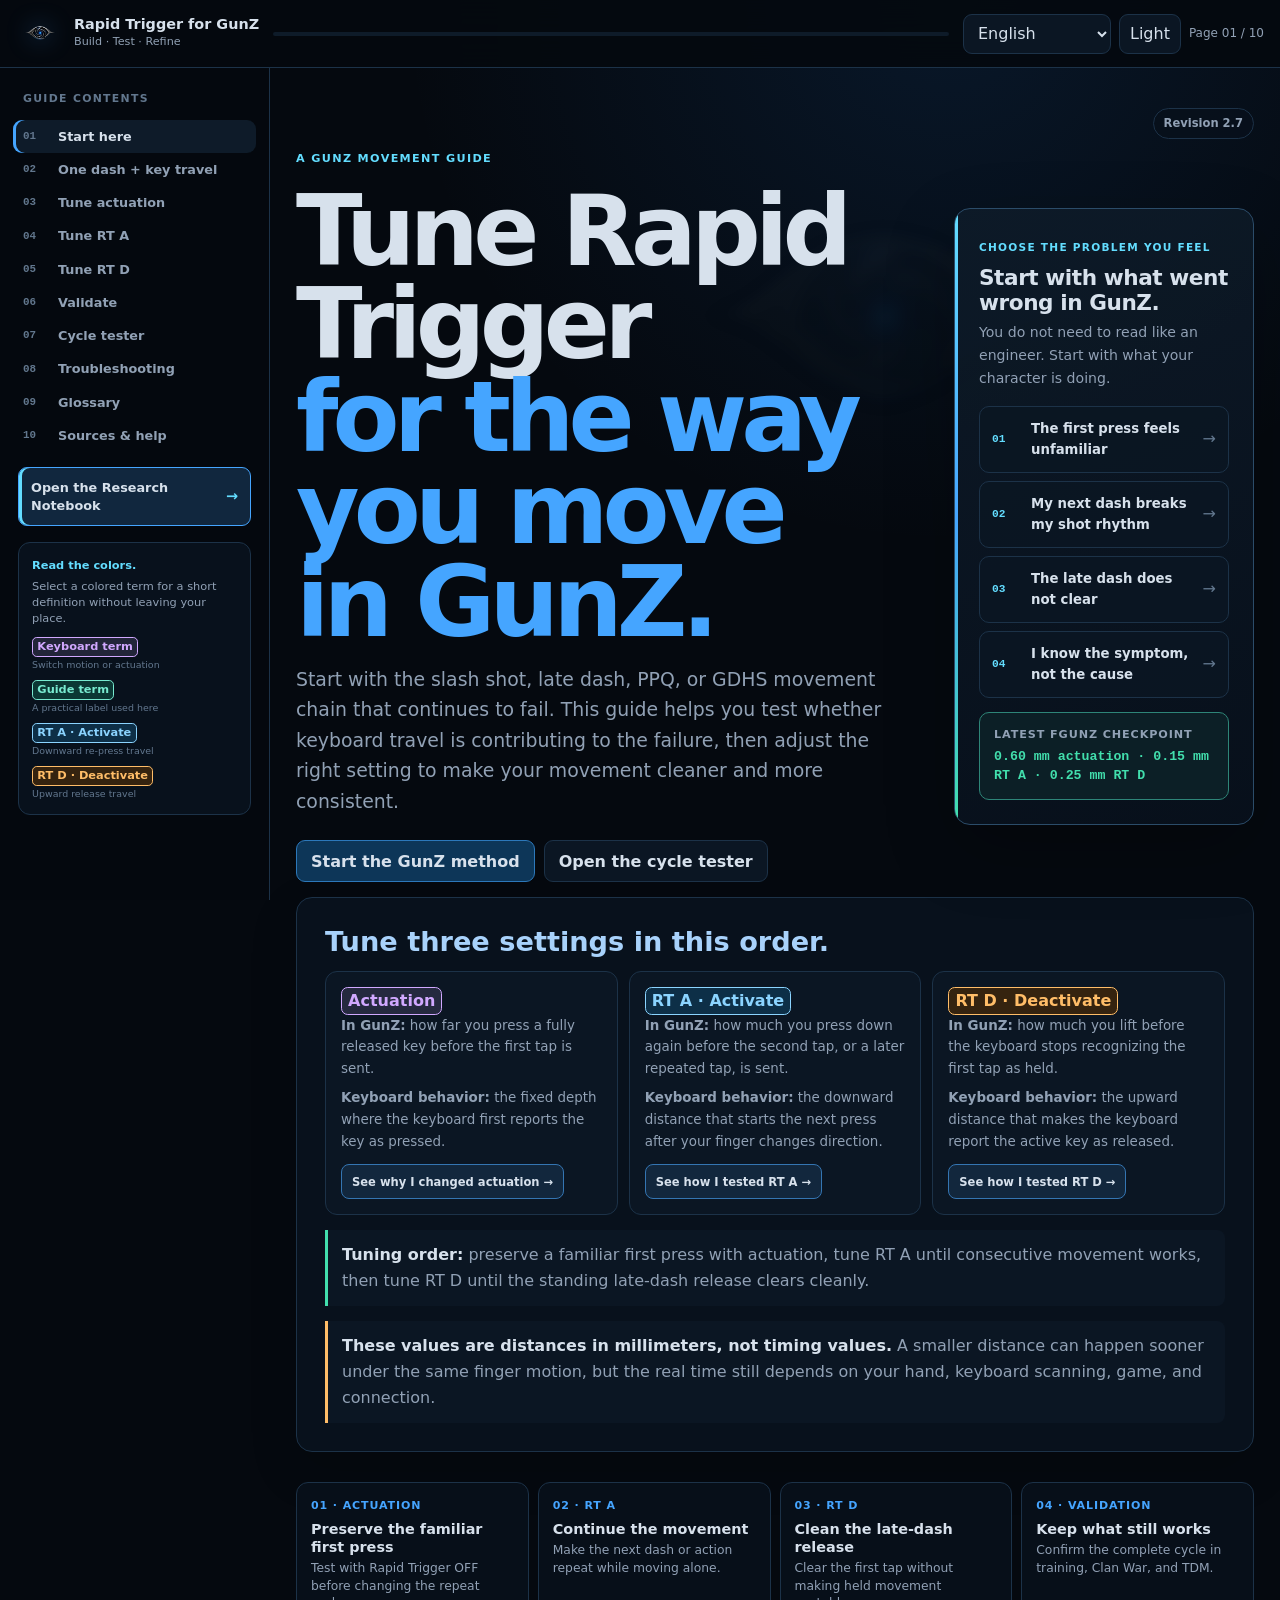
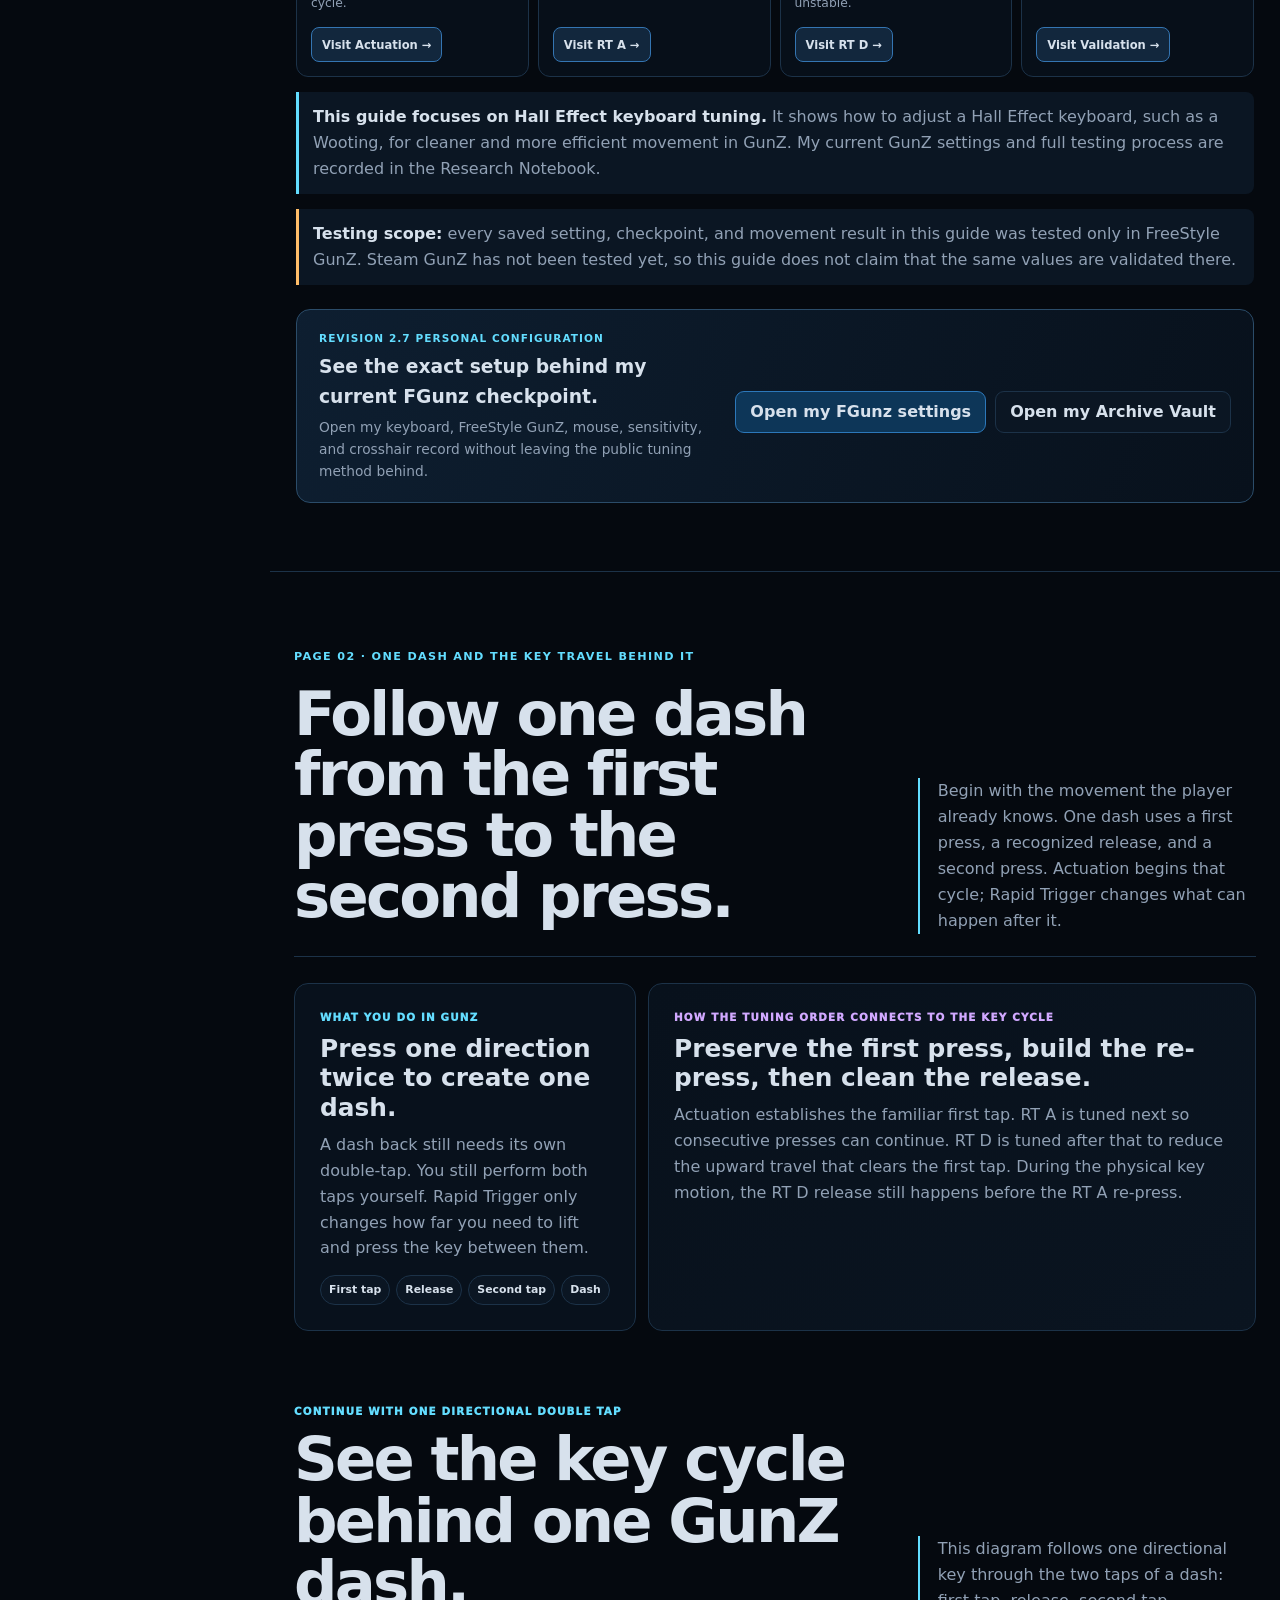
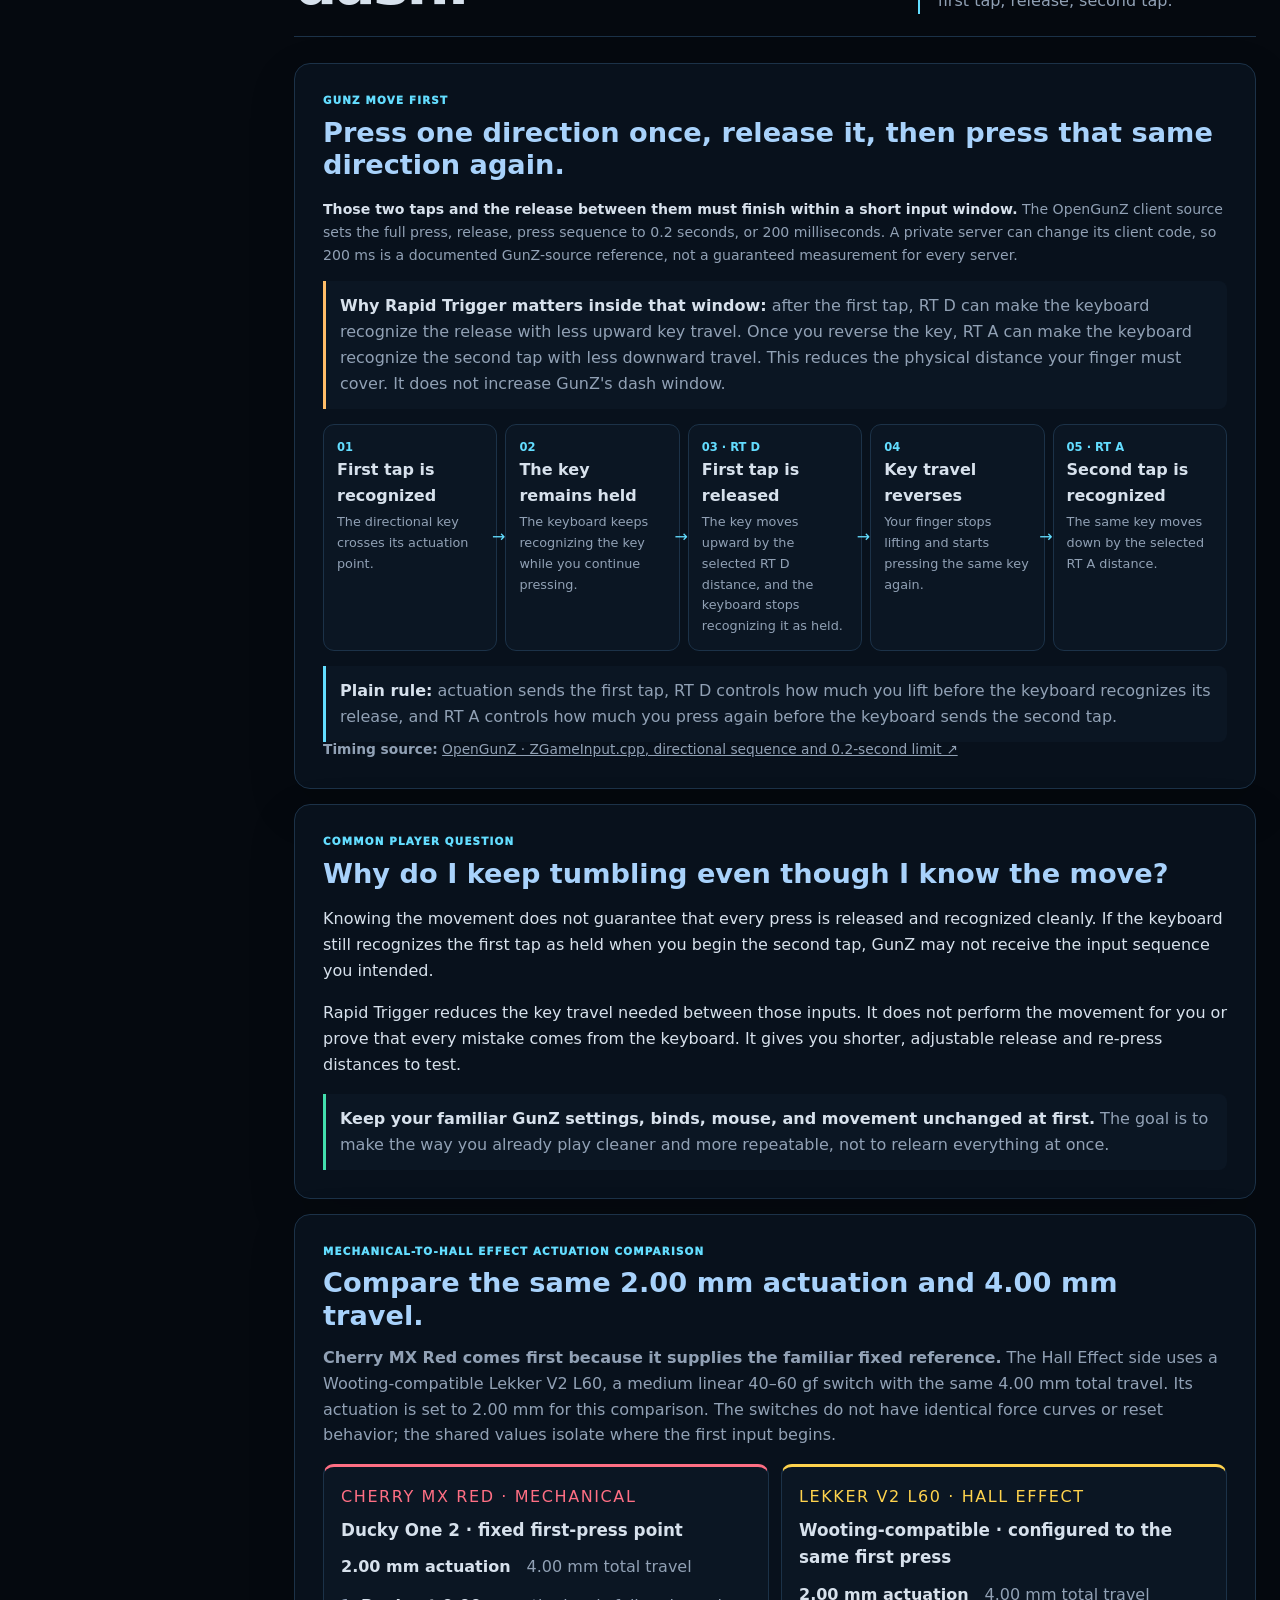
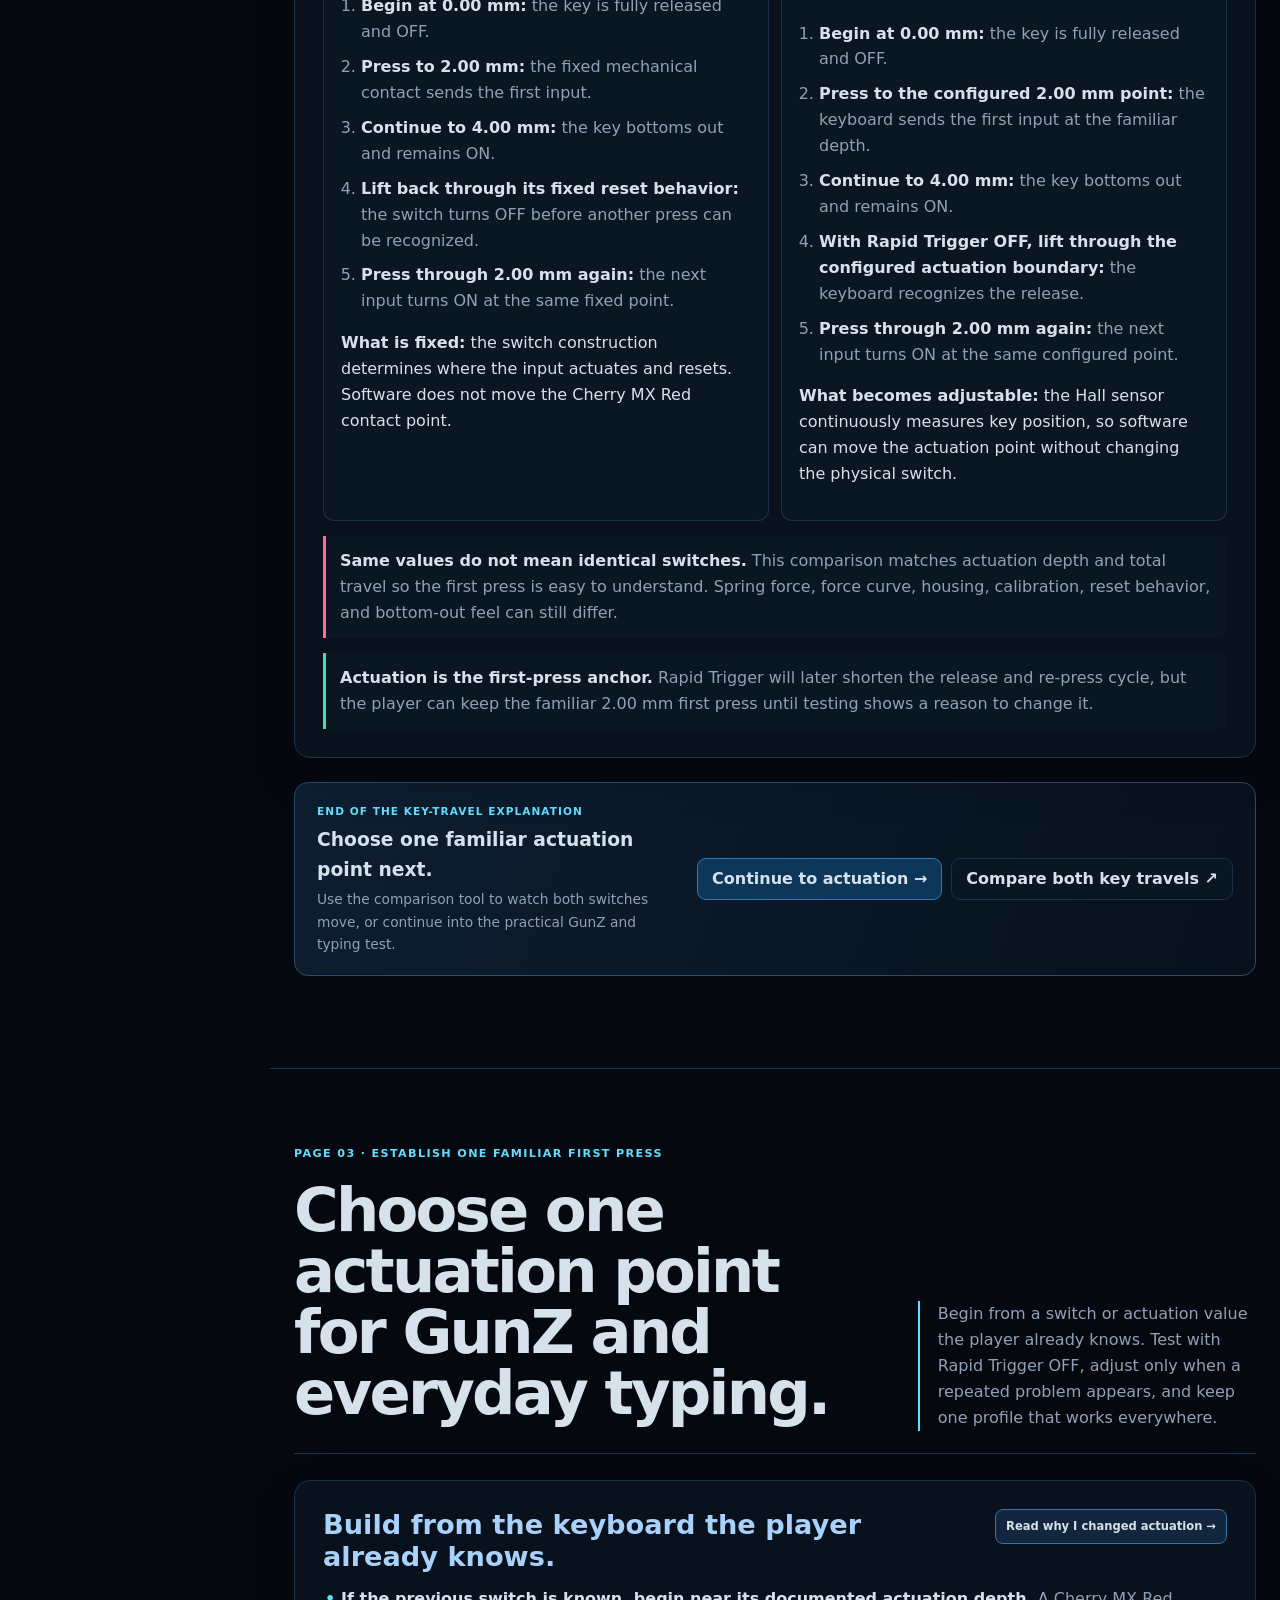
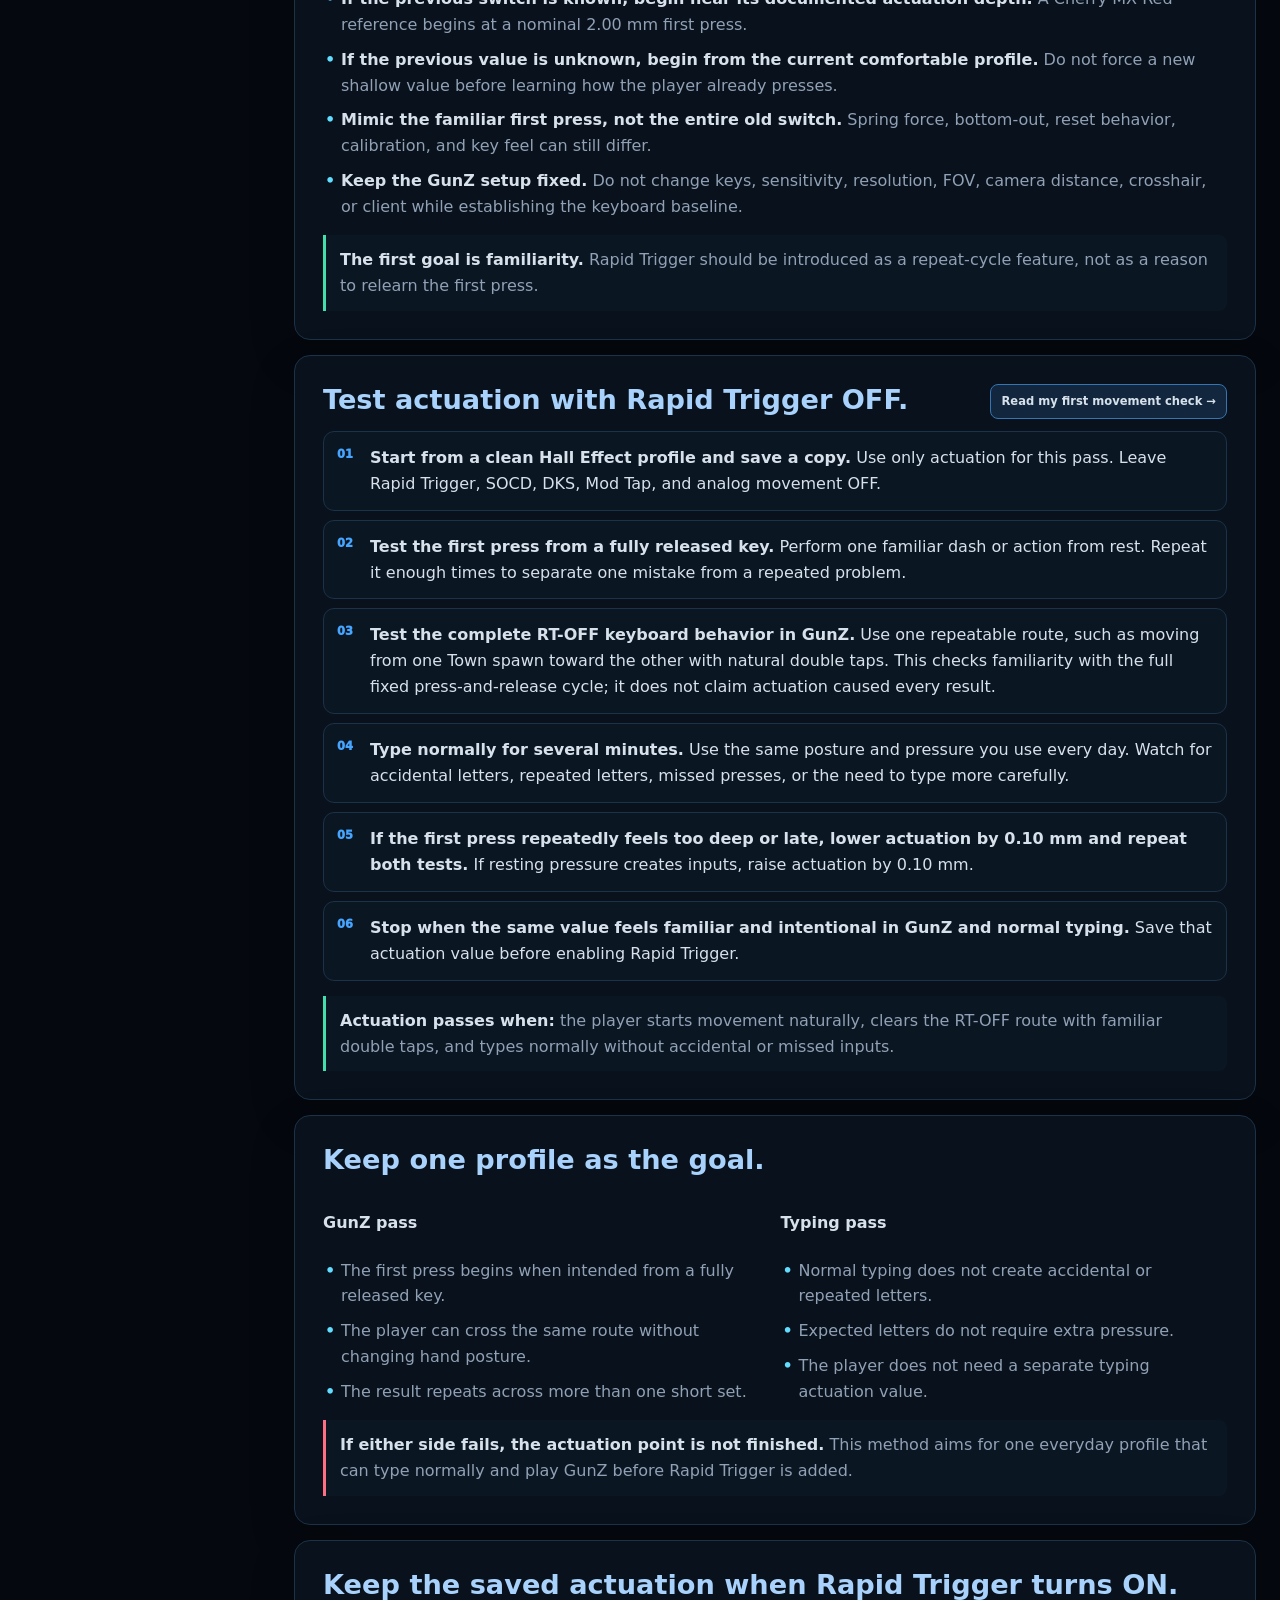
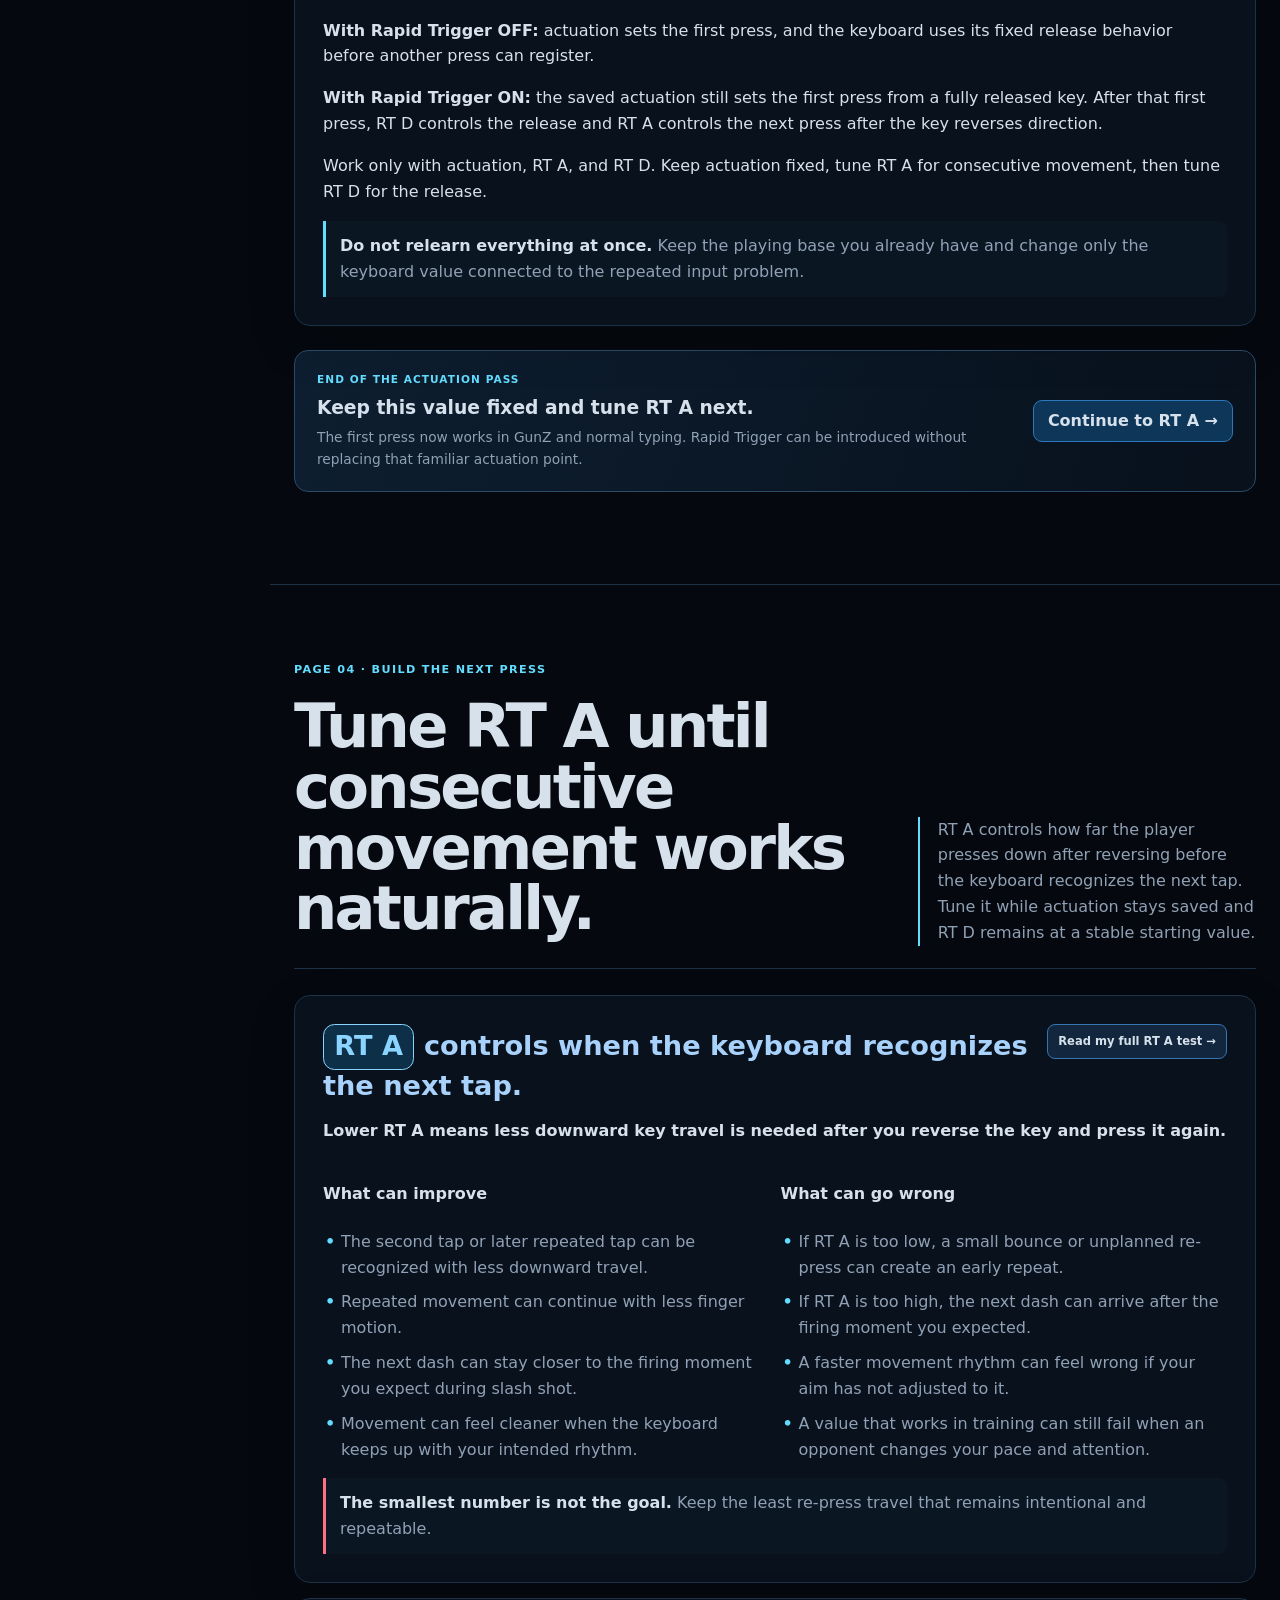
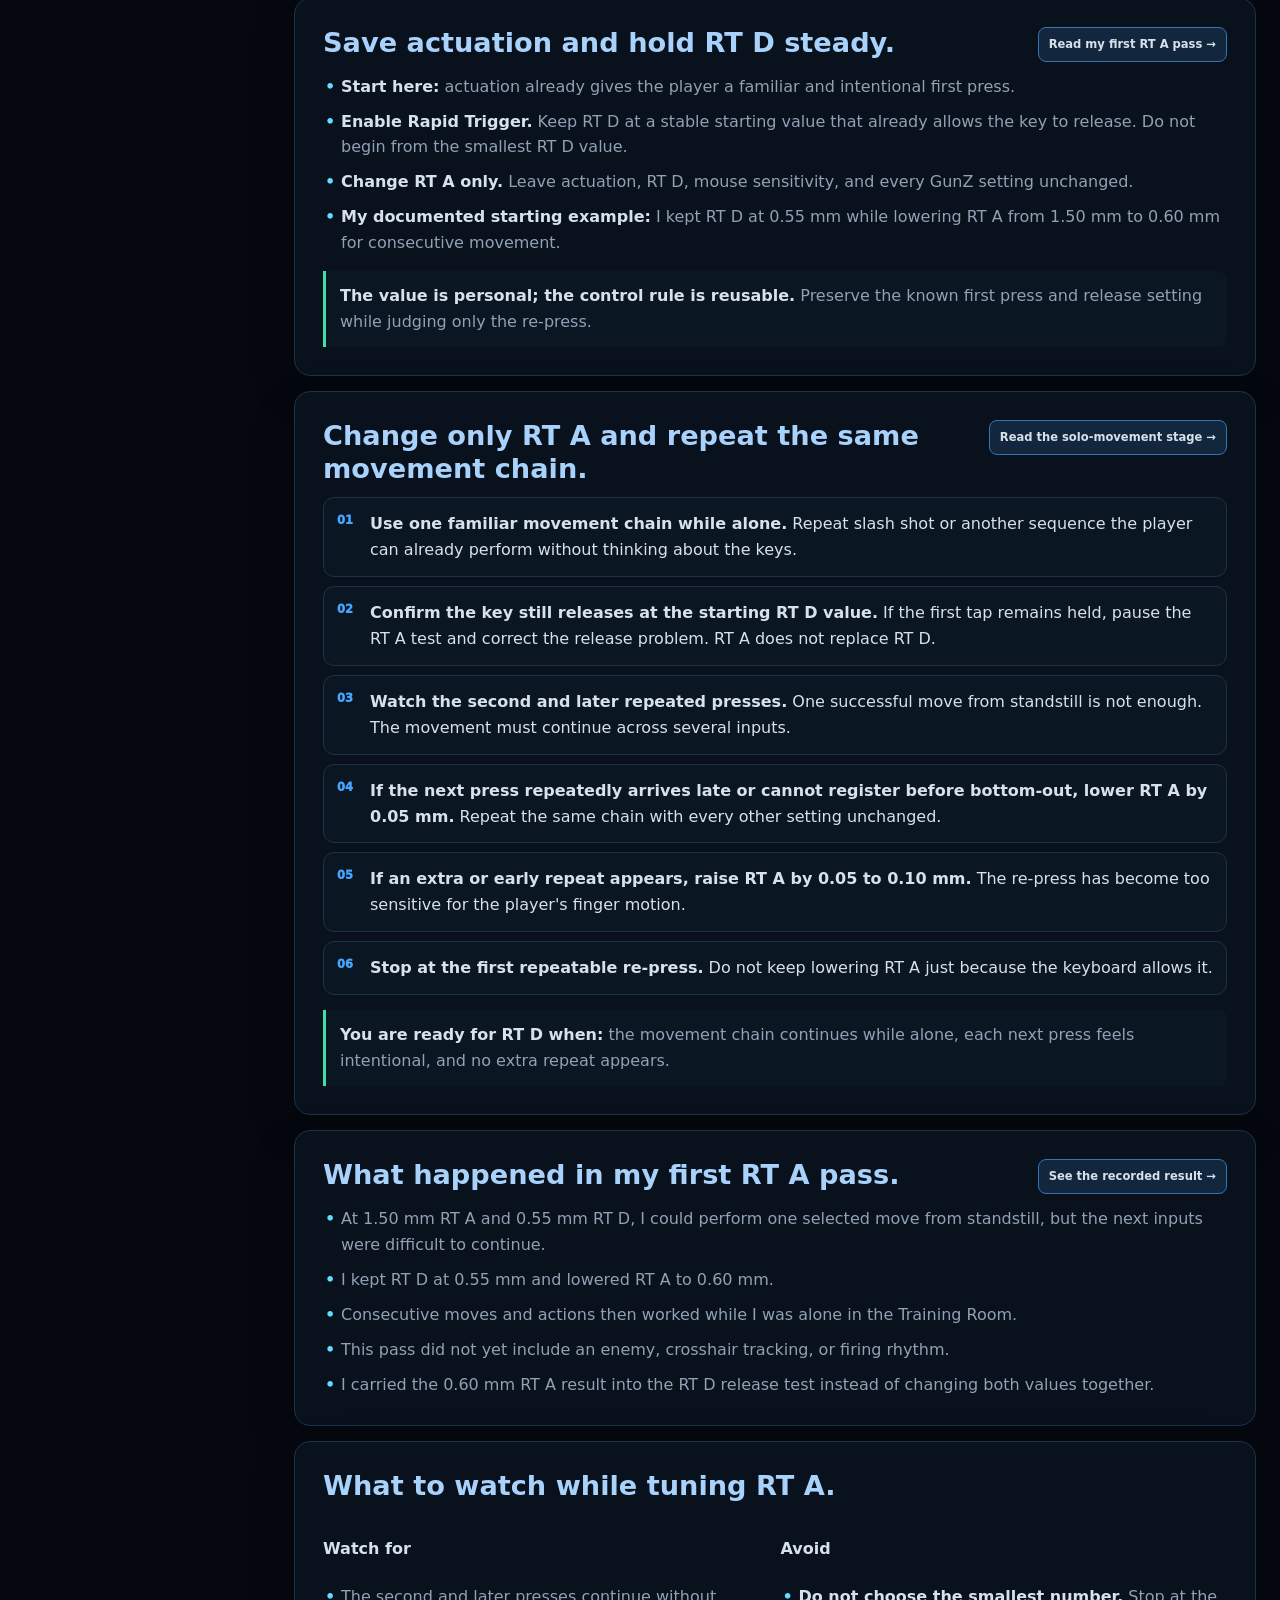
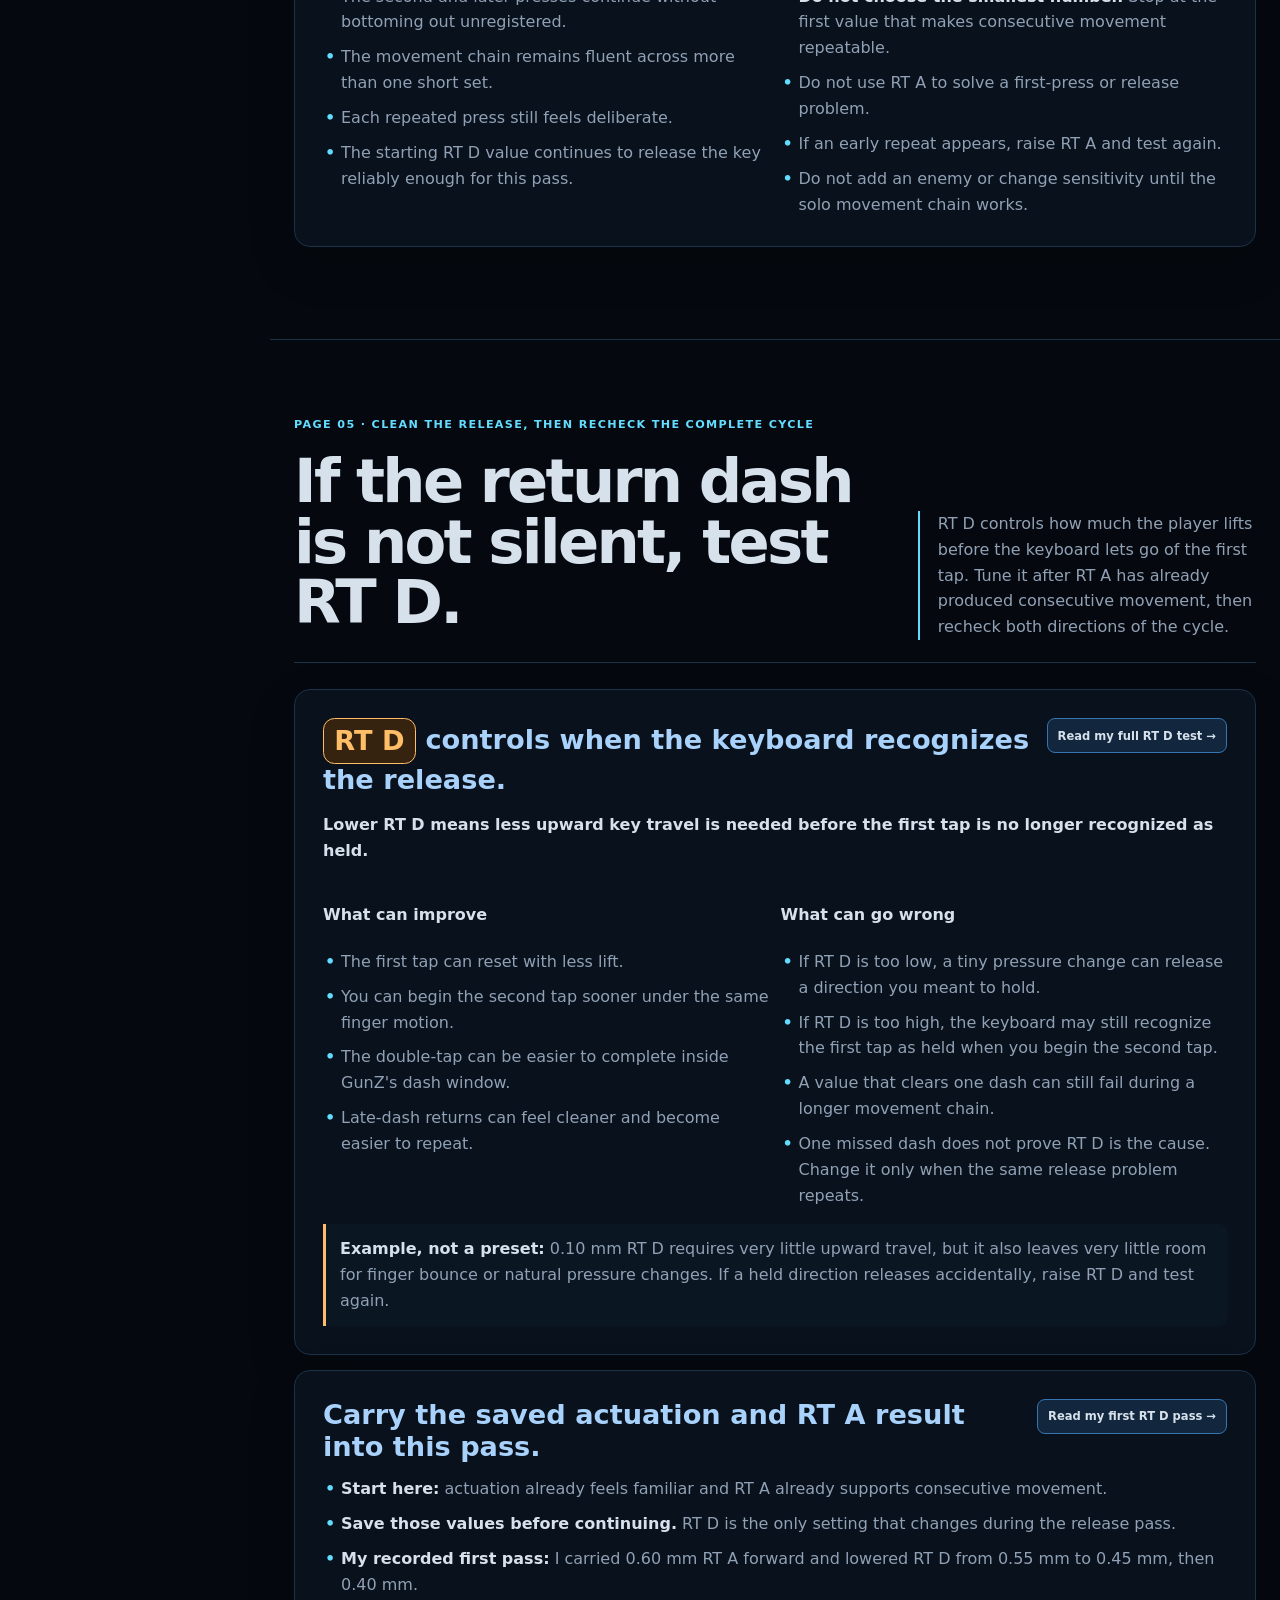
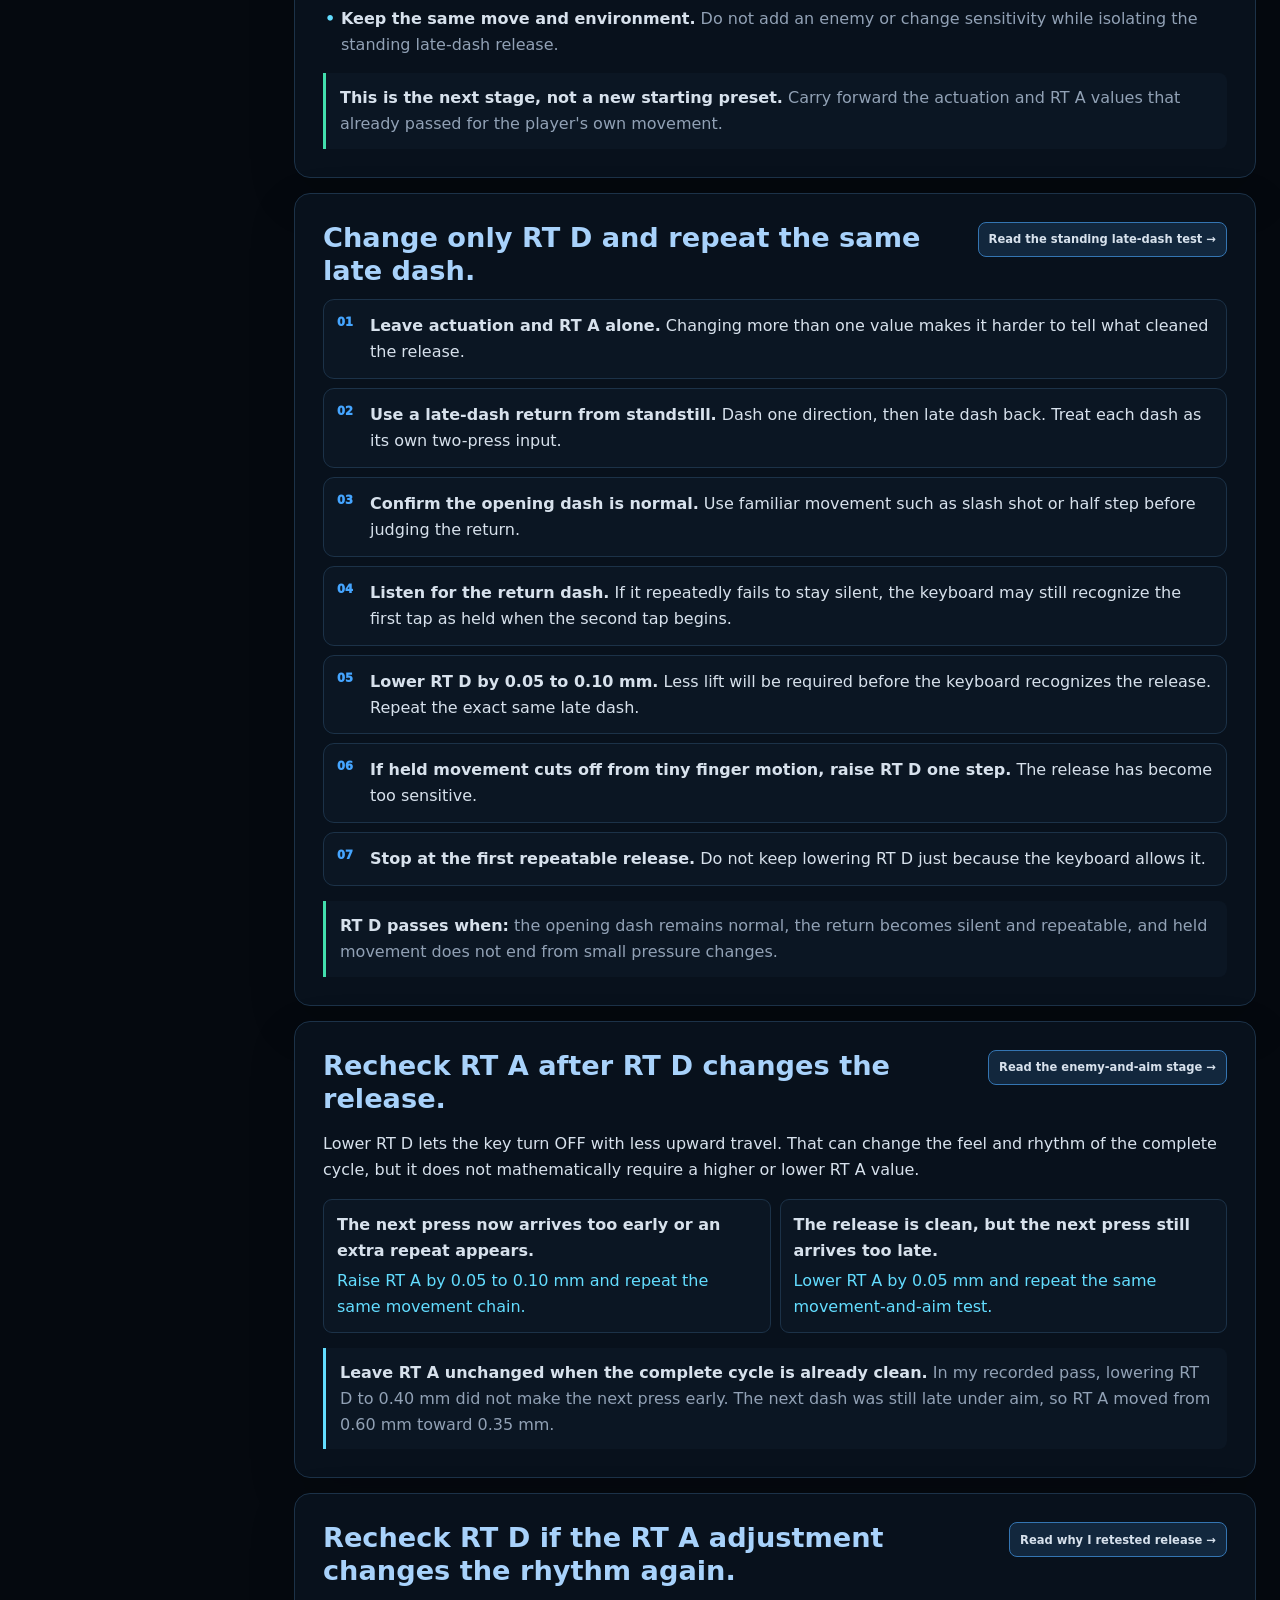
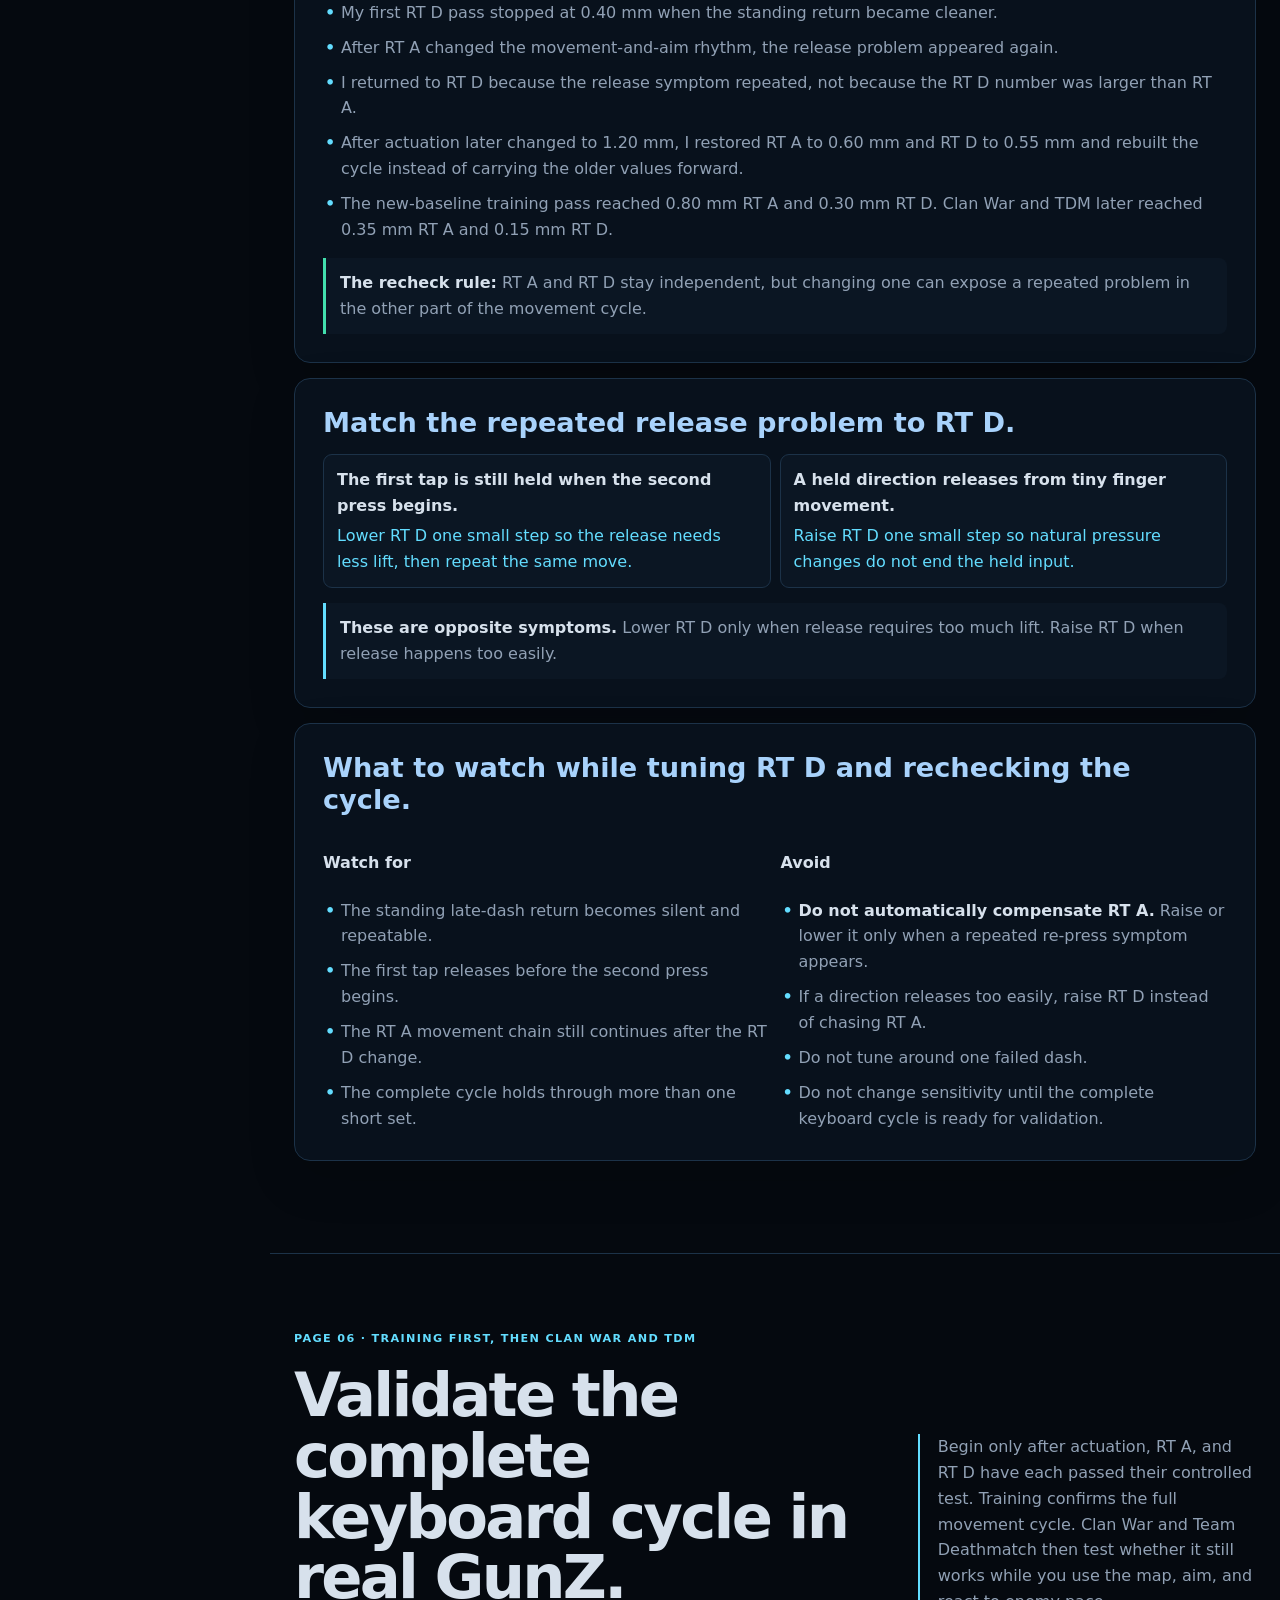
==== commit c16f3f27: "Refresh project guide and public site wording" ====
--- a/index.html
+++ b/index.html
@@ -1,325 +1,325 @@
-<!doctype html>
-<html lang="en" data-theme="dark">
-<head>
-  <meta charset="utf-8">
-  <meta name="viewport" content="width=device-width, initial-scale=1">
-  <link rel="canonical" href="https://gunz-rt.netlify.app/">
-  <meta name="description" content="A GunZ-first Rapid Trigger guide for establishing actuation, tuning RT A re-press travel, cleaning RT D release travel, and validating the complete movement cycle.">
-  <meta name="theme-color" content="#05080d">
-  <meta name="author" content="Hypnatiq">
-  <meta property="og:type" content="website">
-  <meta property="og:site_name" content="Rapid Trigger for GunZ">
-  <meta property="og:title" content="Rapid Trigger for GunZ">
-  <meta property="og:description" content="Start with a familiar actuation point, then tune RT A and RT D from the GunZ movement you already know.">
-  <meta property="og:url" content="https://gunz-rt.netlify.app/">
-  <meta property="og:image" content="https://gunz-rt.netlify.app/social-preview.png">
-  <link rel="icon" href="favicon.png" type="image/png">
-  <link rel="stylesheet" href="site.css?v=2.7.0">
-  <title>Rapid Trigger for GunZ</title>
-</head>
-<body>
-  <a class="skip-link" href="#main" data-i18n="skip">Skip to the guide</a>
-
-  <header class="site-header" id="top">
-    <button class="menu-button" id="menuToggle" type="button" aria-label="Open guide contents" aria-expanded="false">☰</button>
-    <a class="brand" href="#home" aria-label="Rapid Trigger for GunZ home">
-      <img class="brand-mark" src="favicon.png" alt="">
-      <span><strong>Rapid Trigger for GunZ</strong><small data-i18n="brandSub">Build · Test · Refine</small></span>
-    </a>
-    <div class="progress-track" aria-hidden="true"><span id="progressFill"></span></div>
-    <div class="header-tools">
-      <label class="sr-only" for="languageSelect" data-i18n="languageLabel">Language</label>
-      <select class="language-select" id="languageSelect" aria-label="Language">
-        <option value="en">English</option><option value="es">Español</option><option value="es-PE">Español (Perú)</option><option value="pt-BR">Português (Brasil)</option><option value="es-VE">Español (Venezuela)</option><option value="ko">한국어</option><option value="ja">日本語</option><option value="zh-CN">简体中文</option>
-      </select>
-      <button class="theme-toggle" id="themeToggle" type="button" aria-label="Switch theme">Light</button>
-      <span class="page-indicator" id="pageIndicator">Page 01 / 10</span>
-    </div>
-  </header>
-
-  <aside class="guide-nav" id="guideNav" aria-label="Guide contents">
-    <p class="nav-title" data-i18n="guideContents">Guide contents</p>
-    <a href="#home"><span>01</span><b data-i18n="navHome">Start here</b></a>
-    <a href="#plain"><span>02</span><b data-i18n="navPlain">One dash + key travel</b></a>
-    <a href="#base"><span>03</span><b data-i18n="navBase">Tune actuation</b></a>
-    <a href="#rta"><span>04</span><b data-i18n="navGunz">Tune RT A</b></a>
-    <a href="#rtd"><span>05</span><b data-i18n="navRtd">Tune RT D</b></a>
-    <a href="#test"><span>06</span><b data-i18n="navTest">Validate</b></a>
-    <a href="#tester"><span>07</span><b data-i18n="navTester">Cycle tester</b></a>
-    <a href="#troubleshoot"><span>08</span><b data-i18n="navTrouble">Troubleshooting</b></a>
-    <a href="#glossary"><span>09</span><b data-i18n="navGlossary">Glossary</b></a>
-    <a href="#evidence"><span>10</span><b data-i18n="navEvidence">Sources & help</b></a>
-    <a class="rail-page-link remember-position" href="research-notebook.html" data-i18n="openNotebook">Open the Research Notebook</a>
-    <div class="side-note">
-      <strong data-i18n="readColors">Read the colors.</strong>
-      <span class="side-note-intro" data-i18n="colorIntro">Select a colored term for a short definition without leaving your place.</span>
-      <div class="color-key">
-        <div class="color-key-item"><span class="term-link term-tech">Keyboard term</span><small>Switch motion or actuation</small></div>
-        <div class="color-key-item"><span class="term-link term-guide">Guide term</span><small>A practical label used here</small></div>
-        <div class="color-key-item"><span class="term-link term-a">RT A · Activate</span><small>Downward re-press travel</small></div>
-        <div class="color-key-item"><span class="term-link term-d">RT D · Deactivate</span><small>Upward release travel</small></div>
-      </div>
-    </div>
-  </aside>
-
-  <div class="section-banner" id="sectionBanner" aria-hidden="true">
-    <div class="section-banner-inner"><b id="bannerPage">Page 01</b><span id="bannerTitle">Home</span><a href="#top">Section start ↑</a></div>
-  </div>
-
-  <main class="guide-main" id="main">
-    <section class="hero tracked-section" id="home" data-page="01" data-title="Home">
-      <div class="hero-inner">
-        <div class="site-hero-grid">
-          <div class="hero-lead">
-            <span class="version-stamp">Revision 2.7</span>
-            <span class="eyebrow" data-i18n="heroEye">A GunZ movement guide</span>
-            <h1 data-i18n-html="heroTitle">Tune Rapid Trigger<br><span>for the way you move in GunZ.</span></h1>
-            <p class="lede" data-i18n="heroLead">Start with the slash shot, late dash, PPQ, or GDHS movement chain that continues to fail. This guide helps you test whether keyboard travel is contributing to the failure, then adjust the right setting to make your movement cleaner and more consistent.</p>
-            <div class="hero-actions">
-              <a class="button primary" href="#controls" data-i18n="startMethod">Start the GunZ method</a>
-              <a class="button" href="#tester" data-i18n="openTester">Open the cycle tester</a>
-            </div>
-          </div>
-          <aside class="hero-route-card" aria-label="Choose a GunZ testing route">
-            <span class="route-kicker">Choose the problem you feel</span>
-            <h2>Start with what went wrong in GunZ.</h2>
-            <p>You do not need to read like an engineer. Start with what your character is doing.</p>
-            <nav class="route-links" aria-label="Quick GunZ routes">
-              <a href="#base"><b>01</b><span>The first press feels unfamiliar</span><i>→</i></a>
-              <a href="#rta"><b>02</b><span>My next dash breaks my shot rhythm</span><i>→</i></a>
-              <a href="#rtd"><b>03</b><span>The late dash does not clear</span><i>→</i></a>
-              <a href="#troubleshoot"><b>04</b><span>I know the symptom, not the cause</span><i>→</i></a>
-            </nav>
-            <div class="hero-result"><span>Latest FGunz checkpoint</span><strong>0.60 mm actuation · 0.15 mm RT A · 0.25 mm RT D</strong></div>
-          </aside>
-        </div>
-        <article class="panel control-intro" id="controls"><h3 data-i18n="threeJobs">Tune three settings in this order.</h3>
-          <div class="grid-3">
-            <div class="mini-card"><button class="term-link term-tech" data-term="actuation">Actuation</button><p><strong data-i18n="inGunz">In GunZ:</strong> how far you press a fully released key before the first tap is sent.</p><p><strong data-i18n="official">Keyboard behavior:</strong> the fixed depth where the keyboard first reports the key as pressed.</p><a class="detail-button remember-position" href="research-notebook.html#stage-actuation">See why I changed actuation →</a></div>
-            <div class="mini-card"><button class="term-link term-a" data-term="rta">RT A · Activate</button><p><strong data-i18n="inGunz">In GunZ:</strong> how much you press down again before the second tap, or a later repeated tap, is sent.</p><p><strong data-i18n="official">Keyboard behavior:</strong> the downward distance that starts the next press after your finger changes direction.</p><a class="detail-button remember-position" href="research-notebook.html#stage-rta">See how I tested RT A →</a></div>
-            <div class="mini-card"><button class="term-link term-d" data-term="rtd">RT D · Deactivate</button><p><strong data-i18n="inGunz">In GunZ:</strong> how much you lift before the keyboard stops recognizing the first tap as held.</p><p><strong data-i18n="official">Keyboard behavior:</strong> the upward distance that makes the keyboard report the active key as released.</p><a class="detail-button remember-position" href="research-notebook.html#stage-rtd">See how I tested RT D →</a></div>
-          </div>
-          <p class="callout good"><strong>Tuning order:</strong> preserve a familiar first press with actuation, tune RT A until consecutive movement works, then tune RT D until the standing late-dash release clears cleanly.</p>
-          <p class="callout amber" data-i18n-html="distanceNotTime"><strong>These values are distances in millimeters, not timing values.</strong> A smaller distance can happen sooner under the same finger motion, but the real time still depends on your hand, keyboard scanning, game, and connection.</p>
-        </article>
-        <div class="gunz-path" aria-label="GunZ test path">
-          <article><b>01 · Actuation</b><strong>Preserve the familiar first press</strong><span>Test with Rapid Trigger OFF before changing the repeat cycle.</span><a class="detail-button path-action" href="#base" data-i18n="visitActuation">Visit Actuation →</a></article>
-          <article><b>02 · RT A</b><strong>Continue the movement</strong><span>Make the next dash or action repeat while moving alone.</span><a class="detail-button path-action" href="#rta" data-i18n="visitRta">Visit RT A →</a></article>
-          <article><b>03 · RT D</b><strong>Clean the late-dash release</strong><span>Clear the first tap without making held movement unstable.</span><a class="detail-button path-action" href="#rtd" data-i18n="visitRtd">Visit RT D →</a></article>
-          <article><b>04 · Validation</b><strong>Keep what still works</strong><span>Confirm the complete cycle in training, Clan War, and TDM.</span><a class="detail-button path-action" href="#test" data-i18n="visitValidation">Visit Validation →</a></article>
-        </div>
-        <p class="note" data-i18n-html="homeScope"><strong>This guide focuses on Hall Effect keyboard tuning.</strong> It shows how to adjust a Hall Effect keyboard, such as a Wooting, for cleaner and more efficient movement in GunZ. My current GunZ settings and full testing process are recorded in the Research Notebook.</p>
-        <p class="callout amber"><strong>Testing scope:</strong> every saved setting, checkpoint, and movement result in this guide was tested only in FreeStyle GunZ. Steam GunZ has not been tested yet, so this guide does not claim that the same values are validated there.</p>
-        <aside class="next-callout"><div><span>Revision 2.7 personal configuration</span><h3>See the exact setup behind Hanz's current FGunz checkpoint.</h3><p>Open the keyboard, FreeStyle GunZ, mouse, sensitivity, and crosshair record without leaving the public tuning method behind.</p></div><div class="scope-actions"><a class="button primary" href="hanz-fgunz-settings.html">Click here to see Hanz's FGunz Settings</a><a class="button" href="hanz-archive-vault.html">Open Hanz's Archive Vault</a></div></aside>
-      </div>
-    </section>
-
-    <section class="chapter tracked-section" id="plain" data-page="02" data-title="One dash + key travel">
-      <div class="chapter-inner">
-        <header class="chapter-header"><span class="kicker">Page 02 · One dash and the key travel behind it</span><h2 data-i18n="plainTitle">Follow one dash from the first press to the second press.</h2><p data-i18n="plainIntro">Begin with the movement the player already knows. One dash uses a first press, a recognized release, and a second press. Actuation begins that cycle; Rapid Trigger changes what can happen after it.</p></header>
-        <div class="player-first">
-          <article class="gunz-layer"><span class="layer-label">What you do in GunZ</span><h3>Press one direction twice to create one dash.</h3><p>A dash back still needs its own double-tap. You still perform both taps yourself. Rapid Trigger only changes how far you need to lift and press the key between them.</p><div class="move-tags"><span>First tap</span><span>Release</span><span>Second tap</span><span>Dash</span></div></article>
-          <article class="technical-layer"><span class="layer-label">How the tuning order connects to the key cycle</span><h3>Preserve the first press, build the re-press, then clean the release.</h3><p>Actuation establishes the familiar first tap. RT A is tuned next so consecutive presses can continue. RT D is tuned after that to reduce the upward travel that clears the first tap. During the physical key motion, the RT D release still happens before the RT A re-press.</p></article>
-        </div>
-        <div class="merged-chapter-continuation" id="cycle">
-        <header class="subsection-header"><span class="layer-label">Continue with one directional double tap</span><h2 data-i18n="cycleTitle">See the key cycle behind one GunZ dash.</h2><p data-i18n="cycleIntro">This diagram follows one directional key through the two taps of a dash: first tap, release, second tap.</p></header>
-        <article class="panel stack-card">
-          <span class="layer-label">GunZ move first</span>
-          <h3>Press one direction once, release it, then press that same direction again.</h3>
-          <p class="section-bridge"><strong>Those two taps and the release between them must finish within a short input window.</strong> The OpenGunZ client source sets the full press, release, press sequence to 0.2 seconds, or 200 milliseconds. A private server can change its client code, so 200 ms is a documented GunZ-source reference, not a guaranteed measurement for every server.</p>
-          <p class="callout amber"><strong>Why Rapid Trigger matters inside that window:</strong> after the first tap, RT D can make the keyboard recognize the release with less upward key travel. Once you reverse the key, RT A can make the keyboard recognize the second tap with less downward travel. This reduces the physical distance your finger must cover. It does not increase GunZ's dash window.</p>
-          <div class="cycle">
-            <div><b>01</b><strong>First tap is recognized</strong><span>The directional key crosses its actuation point.</span></div>
-            <div><b>02</b><strong>The key remains held</strong><span>The keyboard keeps recognizing the key while you continue pressing.</span></div>
-            <div><b>03 · RT D</b><strong>First tap is released</strong><span>The key moves upward by the selected RT D distance, and the keyboard stops recognizing it as held.</span></div>
-            <div><b>04</b><strong>Key travel reverses</strong><span>Your finger stops lifting and starts pressing the same key again.</span></div>
-            <div><b>05 · RT A</b><strong>Second tap is recognized</strong><span>The same key moves down by the selected RT A distance.</span></div>
-          </div>
-          <p class="callout" data-i18n-html="cycleRule"><strong>Plain rule:</strong> actuation sends the first tap, RT D controls how much you lift before the keyboard recognizes its release, and RT A controls how much you press again before the keyboard sends the second tap.</p>
-          <p class="reference-note"><strong>Timing source:</strong> <a href="https://github.com/TriForceX/OpenGunZ/blob/master/src/Gunz/ZGameInput.cpp#L31-L55" target="_blank" rel="noopener">OpenGunZ · ZGameInput.cpp, directional sequence and 0.2-second limit ↗</a></p>
-        </article>
-        </div>
-        <article class="panel stack-card">
-          <span class="layer-label" data-i18n="readerQuestionLabel">Common player question</span>
-          <h3 data-i18n="readerQuestionTitle">Why do I keep tumbling even though I know the move?</h3>
-          <p data-i18n="readerQuestionCause">Knowing the movement does not guarantee that every press is released and recognized cleanly. If the keyboard still recognizes the first tap as held when you begin the second tap, GunZ may not receive the input sequence you intended.</p>
-          <p data-i18n="readerQuestionRole">Rapid Trigger reduces the key travel needed between those inputs. It does not perform the movement for you or prove that every mistake comes from the keyboard. It gives you shorter, adjustable release and re-press distances to test.</p>
-          <p class="callout good" data-i18n-html="readerQuestionTest"><strong>Keep your familiar GunZ settings, binds, mouse, and movement unchanged at first.</strong> The goal is to make the way you already play cleaner and more repeatable, not to relearn everything at once.</p>
-        </article>
-        <article class="panel stack-card transition-example" id="mechanical-to-he">
-          <div class="card-title-row"><div><span class="layer-label">Mechanical-to-Hall Effect actuation comparison</span><h3>Compare the same 2.00 mm actuation and 4.00 mm travel.</h3></div></div>
-          <p class="transition-intro"><strong>Cherry MX Red comes first because it supplies the familiar fixed reference.</strong> The Hall Effect side uses a Wooting-compatible Lekker V2 L60, a medium linear 40–60 gf switch with the same 4.00 mm total travel. Its actuation is set to 2.00 mm for this comparison. The switches do not have identical force curves or reset behavior; the shared values isolate where the first input begins.</p>
-          <div class="transition-columns">
-            <section class="travel-card mechanical-travel"><span class="travel-label">CHERRY MX RED · MECHANICAL</span><h4>Ducky One 2 · fixed first-press point</h4><div class="value-line"><b>2.00 mm actuation</b><span>4.00 mm total travel</span></div><ol class="travel-sequence"><li><b>Begin at 0.00 mm:</b> the key is fully released and OFF.</li><li><b>Press to 2.00 mm:</b> the fixed mechanical contact sends the first input.</li><li><b>Continue to 4.00 mm:</b> the key bottoms out and remains ON.</li><li><b>Lift back through its fixed reset behavior:</b> the switch turns OFF before another press can be recognized.</li><li><b>Press through 2.00 mm again:</b> the next input turns ON at the same fixed point.</li></ol><p><strong>What is fixed:</strong> the switch construction determines where the input actuates and resets. Software does not move the Cherry MX Red contact point.</p></section>
-            <section class="travel-card he-travel"><span class="travel-label">LEKKER V2 L60 · HALL EFFECT</span><h4>Wooting-compatible · configured to the same first press</h4><div class="value-line"><b>2.00 mm actuation</b><span>4.00 mm total travel</span></div><ol class="travel-sequence"><li><b>Begin at 0.00 mm:</b> the key is fully released and OFF.</li><li><b>Press to the configured 2.00 mm point:</b> the keyboard sends the first input at the familiar depth.</li><li><b>Continue to 4.00 mm:</b> the key bottoms out and remains ON.</li><li><b>With Rapid Trigger OFF, lift through the configured actuation boundary:</b> the keyboard recognizes the release.</li><li><b>Press through 2.00 mm again:</b> the next input turns ON at the same configured point.</li></ol><p><strong>What becomes adjustable:</strong> the Hall sensor continuously measures key position, so software can move the actuation point without changing the physical switch.</p></section>
-          </div>
-          <p class="note warning"><strong>Same values do not mean identical switches.</strong> This comparison matches actuation depth and total travel so the first press is easy to understand. Spring force, force curve, housing, calibration, reset behavior, and bottom-out feel can still differ.</p>
-          <p class="callout good"><strong>Actuation is the first-press anchor.</strong> Rapid Trigger will later shorten the release and re-press cycle, but the player can keep the familiar 2.00 mm first press until testing shows a reason to change it.</p>
-        </article>
-        <aside class="next-callout"><div><span>End of the key-travel explanation</span><h3>Choose one familiar actuation point next.</h3><p>Use the comparison tool to watch both switches move, or continue into the practical GunZ and typing test.</p></div><div class="next-callout-actions"><a class="button primary" href="#base">Continue to actuation →</a><a class="button" href="rapid-trigger-cycle-tester.html?v=2.7.0&amp;mode=transition" target="_blank" rel="noopener">Compare both key travels ↗</a></div></aside>
-      </div>
-    </section>
-
-    <section class="chapter tracked-section" id="base" data-page="03" data-title="Tune actuation">
-      <div class="chapter-inner">
-        <header class="chapter-header"><span class="kicker">Page 03 · Establish one familiar first press</span><h2 data-i18n="baseTitle">Choose one actuation point for GunZ and everyday typing.</h2><p data-i18n="baseIntro">Begin from a switch or actuation value the player already knows. Test with Rapid Trigger OFF, adjust only when a repeated problem appears, and keep one profile that works everywhere.</p></header>
-        <article class="panel stack-card"><div class="card-title-row"><h3>Build from the keyboard the player already knows.</h3><a class="detail-button remember-position" href="research-notebook.html#stage-actuation">Read why I changed actuation →</a></div><ul class="brief-list"><li><strong>If the previous switch is known, begin near its documented actuation depth.</strong> A Cherry MX Red reference begins at a nominal 2.00 mm first press.</li><li><strong>If the previous value is unknown, begin from the current comfortable profile.</strong> Do not force a new shallow value before learning how the player already presses.</li><li><strong>Mimic the familiar first press, not the entire old switch.</strong> Spring force, bottom-out, reset behavior, calibration, and key feel can still differ.</li><li><strong>Keep the GunZ setup fixed.</strong> Do not change keys, sensitivity, resolution, FOV, camera distance, crosshair, or client while establishing the keyboard baseline.</li></ul><p class="callout good"><strong>The first goal is familiarity.</strong> Rapid Trigger should be introduced as a repeat-cycle feature, not as a reason to relearn the first press.</p></article>
-        <article class="panel stack-card"><div class="card-title-row"><h3>Test actuation with Rapid Trigger OFF.</h3><a class="detail-button remember-position" href="research-notebook.html#stage-standstill">Read my first movement check →</a></div><ol class="steps"><li><strong>Start from a clean Hall Effect profile and save a copy.</strong> Use only actuation for this pass. Leave Rapid Trigger, SOCD, DKS, Mod Tap, and analog movement OFF.</li><li><strong>Test the first press from a fully released key.</strong> Perform one familiar dash or action from rest. Repeat it enough times to separate one mistake from a repeated problem.</li><li><strong>Test the complete RT-OFF keyboard behavior in GunZ.</strong> Use one repeatable route, such as moving from one Town spawn toward the other with natural double taps. This checks familiarity with the full fixed press-and-release cycle; it does not claim actuation caused every result.</li><li><strong>Type normally for several minutes.</strong> Use the same posture and pressure you use every day. Watch for accidental letters, repeated letters, missed presses, or the need to type more carefully.</li><li><strong>If the first press repeatedly feels too deep or late, lower actuation by 0.10 mm and repeat both tests.</strong> If resting pressure creates inputs, raise actuation by 0.10 mm.</li><li><strong>Stop when the same value feels familiar and intentional in GunZ and normal typing.</strong> Save that actuation value before enabling Rapid Trigger.</li></ol><p class="callout good"><strong>Actuation passes when:</strong> the player starts movement naturally, clears the RT-OFF route with familiar double taps, and types normally without accidental or missed inputs.</p></article>
-        <article class="panel stack-card"><h3>Keep one profile as the goal.</h3><div class="grid-2"><div><h4>GunZ pass</h4><ul class="brief-list"><li>The first press begins when intended from a fully released key.</li><li>The player can cross the same route without changing hand posture.</li><li>The result repeats across more than one short set.</li></ul></div><div><h4>Typing pass</h4><ul class="brief-list"><li>Normal typing does not create accidental or repeated letters.</li><li>Expected letters do not require extra pressure.</li><li>The player does not need a separate typing actuation value.</li></ul></div></div><p class="note warning"><strong>If either side fails, the actuation point is not finished.</strong> This method aims for one everyday profile that can type normally and play GunZ before Rapid Trigger is added.</p></article>
-        <article class="panel stack-card"><h3>Keep the saved actuation when Rapid Trigger turns ON.</h3><p><strong>With Rapid Trigger OFF:</strong> actuation sets the first press, and the keyboard uses its fixed release behavior before another press can register.</p><p><strong>With Rapid Trigger ON:</strong> the saved actuation still sets the first press from a fully released key. After that first press, RT D controls the release and RT A controls the next press after the key reverses direction.</p><p>Work only with actuation, RT A, and RT D. Keep actuation fixed, tune RT A for consecutive movement, then tune RT D for the release.</p><p class="callout" data-i18n-html="keepPlayingBase"><strong>Do not relearn everything at once.</strong> Keep the playing base you already have and change only the keyboard value connected to the repeated input problem.</p></article>
-        <aside class="next-callout"><div><span>End of the actuation pass</span><h3>Keep this value fixed and tune RT A next.</h3><p>The first press now works in GunZ and normal typing. Rapid Trigger can be introduced without replacing that familiar actuation point.</p></div><a class="button primary" href="#rta">Continue to RT A →</a></aside>
-      </div>
-    </section>
-
-    <section class="chapter tracked-section" id="rta" data-page="04" data-title="Tune RT A">
-      <div class="chapter-inner">
-        <header class="chapter-header"><span class="kicker">Page 04 · Build the next press</span><h2 data-i18n="rtaTitlePage">Tune RT A until consecutive movement works naturally.</h2><p data-i18n="rtaIntro">RT A controls how far the player presses down after reversing before the keyboard recognizes the next tap. Tune it while actuation stays saved and RT D remains at a stable starting value.</p></header>
-        <article class="panel stack-card" id="tradeoffs"><div class="card-title-row"><h3><button class="term-link term-a" type="button" data-term="rta">RT A</button> controls when the keyboard recognizes the next tap.</h3><a class="detail-button remember-position" href="research-notebook.html#stage-rta">Read my full RT A test →</a></div><p><strong>Lower RT A means less downward key travel is needed after you reverse the key and press it again.</strong></p><div class="grid-2"><div><h4>What can improve</h4><ul class="check-list"><li>The second tap or later repeated tap can be recognized with less downward travel.</li><li>Repeated movement can continue with less finger motion.</li><li>The next dash can stay closer to the firing moment you expect during slash shot.</li><li>Movement can feel cleaner when the keyboard keeps up with your intended rhythm.</li></ul></div><div><h4>What can go wrong</h4><ul class="check-list"><li>If RT A is too low, a small bounce or unplanned re-press can create an early repeat.</li><li>If RT A is too high, the next dash can arrive after the firing moment you expected.</li><li>A faster movement rhythm can feel wrong if your aim has not adjusted to it.</li><li>A value that works in training can still fail when an opponent changes your pace and attention.</li></ul></div></div><p class="note warning"><strong>The smallest number is not the goal.</strong> Keep the least re-press travel that remains intentional and repeatable.</p></article>
-        <article class="panel stack-card"><div class="card-title-row"><h3>Save actuation and hold RT D steady.</h3><a class="detail-button remember-position" href="research-notebook.html#stage-solo">Read my first RT A pass →</a></div><ul class="brief-list"><li><strong>Start here:</strong> actuation already gives the player a familiar and intentional first press.</li><li><strong>Enable Rapid Trigger.</strong> Keep RT D at a stable starting value that already allows the key to release. Do not begin from the smallest RT D value.</li><li><strong>Change RT A only.</strong> Leave actuation, RT D, mouse sensitivity, and every GunZ setting unchanged.</li><li><strong>My documented starting example:</strong> I kept RT D at 0.55 mm while lowering RT A from 1.50 mm to 0.60 mm for consecutive movement.</li></ul><p class="callout good"><strong>The value is personal; the control rule is reusable.</strong> Preserve the known first press and release setting while judging only the re-press.</p></article>
-        <article class="panel stack-card"><div class="card-title-row"><h3>Change only RT A and repeat the same movement chain.</h3><a class="detail-button remember-position" href="research-notebook.html#stage-solo">Read the solo-movement stage →</a></div><ol class="steps"><li><strong>Use one familiar movement chain while alone.</strong> Repeat slash shot or another sequence the player can already perform without thinking about the keys.</li><li><strong>Confirm the key still releases at the starting RT D value.</strong> If the first tap remains held, pause the RT A test and correct the release problem. RT A does not replace RT D.</li><li><strong>Watch the second and later repeated presses.</strong> One successful move from standstill is not enough. The movement must continue across several inputs.</li><li><strong>If the next press repeatedly arrives late or cannot register before bottom-out, lower RT A by 0.05 mm.</strong> Repeat the same chain with every other setting unchanged.</li><li><strong>If an extra or early repeat appears, raise RT A by 0.05 to 0.10 mm.</strong> The re-press has become too sensitive for the player's finger motion.</li><li><strong>Stop at the first repeatable re-press.</strong> Do not keep lowering RT A just because the keyboard allows it.</li></ol><p class="callout good"><strong>You are ready for RT D when:</strong> the movement chain continues while alone, each next press feels intentional, and no extra repeat appears.</p></article>
-        <article class="panel stack-card"><div class="card-title-row"><h3>What happened in my first RT A pass.</h3><a class="detail-button remember-position" href="research-notebook.html#stage-solo">See the recorded result →</a></div><ul class="brief-list"><li>At 1.50 mm RT A and 0.55 mm RT D, I could perform one selected move from standstill, but the next inputs were difficult to continue.</li><li>I kept RT D at 0.55 mm and lowered RT A to 0.60 mm.</li><li>Consecutive moves and actions then worked while I was alone in the Training Room.</li><li>This pass did not yet include an enemy, crosshair tracking, or firing rhythm.</li><li>I carried the 0.60 mm RT A result into the RT D release test instead of changing both values together.</li></ul></article>
-        <article class="panel stack-card"><h3>What to watch while tuning RT A.</h3><div class="grid-2"><div><h4>Watch for</h4><ul class="brief-list"><li>The second and later presses continue without bottoming out unregistered.</li><li>The movement chain remains fluent across more than one short set.</li><li>Each repeated press still feels deliberate.</li><li>The starting RT D value continues to release the key reliably enough for this pass.</li></ul></div><div><h4>Avoid</h4><ul class="brief-list"><li><strong>Do not choose the smallest number.</strong> Stop at the first value that makes consecutive movement repeatable.</li><li>Do not use RT A to solve a first-press or release problem.</li><li>If an early repeat appears, raise RT A and test again.</li><li>Do not add an enemy or change sensitivity until the solo movement chain works.</li></ul></div></div></article>
-      </div>
-    </section>
-
-    <section class="chapter tracked-section" id="rtd" data-page="05" data-title="RT D + cycle recheck">
-      <div class="chapter-inner">
-        <header class="chapter-header"><span class="kicker">Page 05 · Clean the release, then recheck the complete cycle</span><h2 data-i18n="rtdTitlePage">If the return dash is not silent, test RT D.</h2><p data-i18n="rtdIntro">RT D controls how much the player lifts before the keyboard lets go of the first tap. Tune it after RT A has already produced consecutive movement, then recheck both directions of the cycle.</p></header>
-        <article class="panel stack-card"><div class="card-title-row"><h3><button class="term-link term-d" type="button" data-term="rtd">RT D</button> controls when the keyboard recognizes the release.</h3><a class="detail-button remember-position" href="research-notebook.html#stage-rtd">Read my full RT D test →</a></div><p><strong>Lower RT D means less upward key travel is needed before the first tap is no longer recognized as held.</strong></p><div class="grid-2"><div><h4>What can improve</h4><ul class="check-list"><li>The first tap can reset with less lift.</li><li>You can begin the second tap sooner under the same finger motion.</li><li>The double-tap can be easier to complete inside GunZ's dash window.</li><li>Late-dash returns can feel cleaner and become easier to repeat.</li></ul></div><div><h4>What can go wrong</h4><ul class="check-list"><li>If RT D is too low, a tiny pressure change can release a direction you meant to hold.</li><li>If RT D is too high, the keyboard may still recognize the first tap as held when you begin the second tap.</li><li>A value that clears one dash can still fail during a longer movement chain.</li><li>One missed dash does not prove RT D is the cause. Change it only when the same release problem repeats.</li></ul></div></div><p class="callout amber"><strong>Example, not a preset:</strong> 0.10 mm RT D requires very little upward travel, but it also leaves very little room for finger bounce or natural pressure changes. If a held direction releases accidentally, raise RT D and test again.</p></article>
-        <article class="panel stack-card"><div class="card-title-row"><h3>Carry the saved actuation and RT A result into this pass.</h3><a class="detail-button remember-position" href="research-notebook.html#stage-rtd">Read my first RT D pass →</a></div><ul class="brief-list"><li><strong>Start here:</strong> actuation already feels familiar and RT A already supports consecutive movement.</li><li><strong>Save those values before continuing.</strong> RT D is the only setting that changes during the release pass.</li><li><strong>My recorded first pass:</strong> I carried 0.60 mm RT A forward and lowered RT D from 0.55 mm to 0.45 mm, then 0.40 mm.</li><li><strong>Keep the same move and environment.</strong> Do not add an enemy or change sensitivity while isolating the standing late-dash release.</li></ul><p class="callout good"><strong>This is the next stage, not a new starting preset.</strong> Carry forward the actuation and RT A values that already passed for the player's own movement.</p></article>
-        <article class="panel stack-card"><div class="card-title-row"><h3>Change only RT D and repeat the same late dash.</h3><a class="detail-button remember-position" href="research-notebook.html#stage-rtd">Read the standing late-dash test →</a></div><ol class="steps"><li><strong>Leave actuation and RT A alone.</strong> Changing more than one value makes it harder to tell what cleaned the release.</li><li><strong>Use a late-dash return from standstill.</strong> Dash one direction, then late dash back. Treat each dash as its own two-press input.</li><li><strong>Confirm the opening dash is normal.</strong> Use familiar movement such as slash shot or half step before judging the return.</li><li><strong>Listen for the return dash.</strong> If it repeatedly fails to stay silent, the keyboard may still recognize the first tap as held when the second tap begins.</li><li><strong>Lower RT D by 0.05 to 0.10 mm.</strong> Less lift will be required before the keyboard recognizes the release. Repeat the exact same late dash.</li><li><strong>If held movement cuts off from tiny finger motion, raise RT D one step.</strong> The release has become too sensitive.</li><li><strong>Stop at the first repeatable release.</strong> Do not keep lowering RT D just because the keyboard allows it.</li></ol><p class="callout good"><strong>RT D passes when:</strong> the opening dash remains normal, the return becomes silent and repeatable, and held movement does not end from small pressure changes.</p></article>
-        <article class="panel stack-card"><div class="card-title-row"><h3>Recheck RT A after RT D changes the release.</h3><a class="detail-button remember-position" href="research-notebook.html#stage-rta">Read the enemy-and-aim stage →</a></div><p>Lower RT D lets the key turn OFF with less upward travel. That can change the feel and rhythm of the complete cycle, but it does not mathematically require a higher or lower RT A value.</p><div class="tuning-decisions"><div><strong>The next press now arrives too early or an extra repeat appears.</strong><span>Raise RT A by 0.05 to 0.10 mm and repeat the same movement chain.</span></div><div><strong>The release is clean, but the next press still arrives too late.</strong><span>Lower RT A by 0.05 mm and repeat the same movement-and-aim test.</span></div></div><p class="callout"><strong>Leave RT A unchanged when the complete cycle is already clean.</strong> In my recorded pass, lowering RT D to 0.40 mm did not make the next press early. The next dash was still late under aim, so RT A moved from 0.60 mm toward 0.35 mm.</p></article>
-        <article class="panel stack-card"><div class="card-title-row"><h3>Recheck RT D if the RT A adjustment changes the rhythm again.</h3><a class="detail-button remember-position" href="research-notebook.html#stage-rtd-retest">Read why I retested release →</a></div><ul class="brief-list"><li>My first RT D pass stopped at 0.40 mm when the standing return became cleaner.</li><li>After RT A changed the movement-and-aim rhythm, the release problem appeared again.</li><li>I returned to RT D because the release symptom repeated, not because the RT D number was larger than RT A.</li><li>After actuation later changed to 1.20 mm, I restored RT A to 0.60 mm and RT D to 0.55 mm and rebuilt the cycle instead of carrying the older values forward.</li><li>The new-baseline training pass reached 0.80 mm RT A and 0.30 mm RT D. Clan War and TDM later reached 0.35 mm RT A and 0.15 mm RT D.</li></ul><p class="callout good"><strong>The recheck rule:</strong> RT A and RT D stay independent, but changing one can expose a repeated problem in the other part of the movement cycle.</p></article>
-        <article class="panel stack-card"><h3>Match the repeated release problem to RT D.</h3><div class="tuning-decisions"><div><strong>The first tap is still held when the second press begins.</strong><span>Lower RT D one small step so the release needs less lift, then repeat the same move.</span></div><div><strong>A held direction releases from tiny finger movement.</strong><span>Raise RT D one small step so natural pressure changes do not end the held input.</span></div></div><p class="callout"><strong>These are opposite symptoms.</strong> Lower RT D only when release requires too much lift. Raise RT D when release happens too easily.</p></article>
-        <article class="panel stack-card"><h3>What to watch while tuning RT D and rechecking the cycle.</h3><div class="grid-2"><div><h4>Watch for</h4><ul class="brief-list"><li>The standing late-dash return becomes silent and repeatable.</li><li>The first tap releases before the second press begins.</li><li>The RT A movement chain still continues after the RT D change.</li><li>The complete cycle holds through more than one short set.</li></ul></div><div><h4>Avoid</h4><ul class="brief-list"><li><strong>Do not automatically compensate RT A.</strong> Raise or lower it only when a repeated re-press symptom appears.</li><li>If a direction releases too easily, raise RT D instead of chasing RT A.</li><li>Do not tune around one failed dash.</li><li>Do not change sensitivity until the complete keyboard cycle is ready for validation.</li></ul></div></div></article>
-      </div>
-    </section>
-
-    <section class="chapter tracked-section" id="test" data-page="06" data-title="Validate in GunZ">
-      <div class="chapter-inner">
-        <header class="chapter-header"><span class="kicker">Page 06 · Training first, then Clan War and TDM</span><h2 data-i18n="testTitle">Validate the complete keyboard cycle in real GunZ.</h2><p data-i18n="testIntro">Begin only after actuation, RT A, and RT D have each passed their controlled test. Training confirms the full movement cycle. Clan War and Team Deathmatch then test whether it still works while you use the map, aim, and react to enemy pace.</p></header>
-        <article class="panel stack-card"><div class="card-title-row"><h3>Pass 1 · Controlled movement</h3><a class="detail-button remember-position" href="research-notebook.html#stage-solo">See my controlled result →</a></div><ol class="steps"><li>Load the saved actuation, RT A, and RT D result.</li><li>Confirm one first press from a fully released key still feels intentional.</li><li>Repeat the familiar movement chain while alone.</li><li>Repeat the standing late-dash return and confirm the release remains clean.</li><li>Run the same short set more than once before treating the result as a pass.</li><li>If one symptom repeats, return only to the setting that controls that part of the cycle.</li></ol></article>
-        <article class="panel stack-card"><div class="card-title-row"><h3>Pass 2 · Clan War or Team Deathmatch</h3><a class="detail-button remember-position" href="research-notebook.html#stage-final-retune">See my real-match result →</a></div><ol class="steps"><li>Take the training result into Clan War or Team Deathmatch.</li><li>Use the map and test movement in more than one direction while controlling your character and aiming.</li><li>React to different players and different enemy pacing.</li><li>Do not retune after one miss.</li><li>If the same input problem repeats, check the setting that controls that part of the key cycle.</li><li>Save the last setting that stays clean under pressure.</li></ol><p class="callout"><strong>Why not Duel as the main test:</strong> most fights on Hall stay mainly left and right. That does not give the same full range of motion or map movement that Clan War and Team Deathmatch require.</p></article>
-        <article class="panel stack-card"><h3>How to decide whether the setting passed.</h3><ul class="brief-list"><li><strong>The move works alone:</strong> the setting passed the controlled movement test.</li><li><strong>The move stays aligned with your aim in Clan War and TDM:</strong> the setting passed the pressure and full-movement test.</li><li><strong>The same failure repeats:</strong> return to the setting that controls that part of the key cycle.</li><li><strong>A different failure appears:</strong> stop changing the current setting and identify the new problem first.</li><li><strong>The result works across sessions:</strong> save it as your next checkpoint.</li></ul></article>
-        <article class="panel stack-card"><div class="card-title-row"><h3>Finish the keyboard tune before reconsidering sensitivity.</h3><a class="detail-button remember-position" href="research-notebook.html#stage-rta">See why I added an enemy →</a></div><ul class="brief-list"><li><strong>Cleaner movement can make your aim feel different.</strong> You may reach the next dash and firing moment more fluently than before.</li><li><strong>Do not change sensitivity while the keyboard is still changing.</strong> That would move two causes at once and make the result harder to understand.</li><li><strong>First confirm the keyboard in real fights.</strong> The movement should remain clean while you aim, shoot, and react to different players.</li><li><strong>Only reconsider sensitivity after repeated movement mistakes are no longer the problem.</strong> You may decide that no sensitivity change is needed.</li></ul></article>
-        <p class="note"><strong>If you doubt a step:</strong> the <a class="remember-position" href="research-notebook.html">Research Notebook</a> shows the observations and corrections that led to this order.</p>
-      </div>
-    </section>
-
-    <section class="chapter tracked-section" id="tester" data-page="07" data-title="Rapid Trigger Cycle Tester">
-      <div class="chapter-inner">
-        <header class="chapter-header"><span class="kicker">Page 07 · Connect the move to the switch</span><h2 data-i18n="testerTitle">Rapid Trigger Cycle Tester</h2><p data-i18n="testerIntro">The tester follows one directional key from the first press, through release, to the second press. Compare a saved starting profile with the current FGunz result, then change one value to see which part of that cycle moves.</p><p class="tester-stage-note"><strong>FreeStyle GunZ evidence only:</strong> Revision 2.7 uses 0.60 mm actuation, 0.15 mm RT A, and 0.25 mm RT D with a Wooting 60HE and Gateron Magnetic Jade switches. Earlier 1.20 mm and 1.00 mm checkpoints remain available as evidence and known bases, not universal presets. Steam GunZ remains untested.</p></header>
-        <article class="panel tester-launch-panel">
-          <div class="tester-launch-copy">
-            <span class="kicker">Dedicated interactive tool</span>
-            <h3>Open the Cycle Tester in a new tab.</h3>
-            <p>The tester needs a full-width workspace for the switch, travel rail, Live Checker, profile notes, and Event History to stay readable together. Opening it separately also keeps your place in this guide.</p>
-            <ul class="brief-list tester-launch-list">
-              <li>Compare the current Clan War / TDM checkpoint with the saved Training Room result and the mechanical-to-Hall-Effect switch models.</li>
-              <li>Enter your own actuation, RT A, RT D, and bottom-out values.</li>
-              <li>Follow each press, release, direction change, and second tap in Event History.</li>
-            </ul>
-          </div>
-          <div class="tester-launch-action">
-            <a class="button primary tester-launch-button" href="rapid-trigger-cycle-tester.html?v=2.7.0" target="_blank" rel="noopener">Open the Cycle Tester ↗</a>
-            <small>Opens in a new browser tab.</small>
-          </div>
-        </article>
-      </div>
-    </section>
-
-    <section class="chapter tracked-section" id="troubleshoot" data-page="08" data-title="Troubleshooting">
-      <div class="chapter-inner">
-        <header class="chapter-header"><span class="kicker">Page 08 · Start with what your character did</span><h2 data-i18n="troubleTitle">Start with what keeps going wrong in the move.</h2><p data-i18n="troubleIntro">If the same problem keeps happening, use this table to find the first setting worth checking. Do not retune after one miss.</p></header>
-        <article class="panel stack-card"><div class="table-wrap"><table>
-          <thead><tr><th>What you keep noticing</th><th>Start here</th><th>Why it fits</th></tr></thead>
-          <tbody>
-            <tr><td>The first tap feels too deep or late from a fully released key.</td><td><button class="term-link term-tech" type="button" data-term="actuation">Lower actuation</button></td><td>The first press needs less downward travel. Change it a small step and keep RT D and RT A unchanged.</td></tr>
-            <tr><td>The first tap happens from resting pressure.</td><td><button class="term-link term-tech" type="button" data-term="actuation">Raise actuation</button></td><td>The first press needs more deliberate downward travel before the keyboard recognizes it.</td></tr>
-            <tr><td data-i18n="troubleKnownMove">I know the move, but the second press sometimes does not register and the movement becomes a tumble.</td><td><button class="term-link term-a" type="button" data-term="rta" data-i18n="troubleStartRtd">RT A first</button></td><td data-i18n="troubleKnownMoveWhy">Start by checking whether the re-press needs too much downward travel. If the first tap is still held, move to RT D. Repeat the same movement before changing either value.</td></tr>
-            <tr><td>The first tap is still held when the second press begins.</td><td><button class="term-link term-d" type="button" data-term="rtd">Lower RT D</button></td><td>The release needs less upward travel. Change one small step and repeat the same two-press input.</td></tr>
-            <tr><td>The opening dash is normal, but the late-dash return is not silent.</td><td><button class="term-link term-d" type="button" data-term="rtd">RT D</button></td><td>The first tap of the return may still be held when you begin its second tap. Repeat the test before changing anything.</td></tr>
-            <tr><td>A held direction releases from tiny finger movement.</td><td><button class="term-link term-d" type="button" data-term="rtd">Raise RT D</button></td><td>The release distance is too small for your natural pressure changes. More upward travel helps preserve the held input.</td></tr>
-            <tr><td>The next dash feels late during slash shot, and your expected shot timing falls out of rhythm.</td><td><button class="term-link term-a" type="button" data-term="rta">RT A</button></td><td>RT A controls how far you press again before the keyboard recognizes the next tap.</td></tr>
-            <tr><td>An extra or early repeat appears.</td><td><button class="term-link term-a" type="button" data-term="rta">RT A</button></td><td>The re-press distance may be too small for your finger motion.</td></tr>
-            <tr><td>Movement is clean alone but breaks only under pressure.</td><td><button class="term-link term-guide" type="button" data-term="pvp">CW/TDM validation</button></td><td>The value may work alone but not at the pace of a real fight.</td></tr>
-          </tbody>
-        </table></div><p class="callout warning"><strong>Not every missed shot is a keyboard problem.</strong> Finish the keyboard test first. If the movement is already clean and the miss still repeats, use the Research Notebook to check the rest of the setup.</p></article>
-      </div>
-    </section>
-
-    <section class="chapter tracked-section" id="glossary" data-page="09" data-title="Glossary">
-      <div class="chapter-inner">
-        <header class="chapter-header"><span class="kicker">Page 09 · Glossary</span><h2 data-i18n="glossaryTitle">What each keyboard term means in GunZ.</h2><p data-i18n="glossaryIntro">Open a term for the plain definition first, followed by the part it changes in your movement.</p></header>
-        <div class="glossary-columns">
-        <article class="panel glossary-group">
-          <h3>Keyboard terms</h3>
-          <details id="glossary-actuation" open><summary><span class="term-link term-tech">Actuation point</span></summary><div class="definition-body"><p><strong>Definition:</strong> the key depth where the keyboard first recognizes a released key as pressed.</p><p><strong>GunZ connection:</strong> how far you press before the first tap of a directional input is sent.</p></div></details>
-          <details id="glossary-rapid-trigger"><summary><span class="term-link term-tech">Rapid Trigger</span></summary><div class="definition-body"><p><strong>Definition:</strong> the keyboard recognizes a release and a new press from the distance and direction of the key's movement. It does not wait for one fixed reset point.</p><p><strong>GunZ connection:</strong> it can reduce the key travel needed to release the first tap and recognize the second or later repeated tap.</p></div></details>
-          <details id="glossary-rtd"><summary><span class="term-link term-d">RT D · Rapid Trigger Deactivate</span></summary><div class="definition-body"><p><strong>Definition:</strong> the upward distance an active key moves before the keyboard reports it as released. This is the OFF state shown in keyboard software.</p><p><strong>GunZ connection:</strong> how much you lift before the keyboard stops recognizing the first tap as held.</p></div></details>
-          <details id="glossary-rta"><summary><span class="term-link term-a">RT A · Rapid Trigger Activate</span></summary><div class="definition-body"><p><strong>Definition:</strong> the downward distance after key-travel reversal before the keyboard recognizes the next press. This is the next ON state shown in keyboard software.</p><p><strong>GunZ connection:</strong> how much you re-press before the keyboard recognizes the second or later repeated tap.</p></div></details>
-          <details id="glossary-reversal"><summary><span class="term-link term-tech">Key-travel reversal</span></summary><div class="definition-body"><p><strong>Definition:</strong> the point where the physical key stops moving up and starts moving down again.</p><p><strong>GunZ connection:</strong> it begins the re-press that can become the second or later repeated input. It does not mean your character changed direction.</p></div></details>
-          <details id="glossary-split"><summary><span class="term-link term-tech">Split sensitivity</span></summary><div class="definition-body"><p><strong>Definition:</strong> Wooting's option for assigning separate downstroke/Activate and upstroke/Deactivate distances.</p><p><strong>GunZ connection:</strong> RT A and RT D can be tested separately instead of sharing one number.</p></div></details>
-          <details id="glossary-continuous"><summary><span class="term-link term-tech">Continuous Rapid Trigger</span></summary><div class="definition-body"><p><strong>Definition:</strong> a mode that keeps Rapid Trigger active until the key is fully released. Standard Rapid Trigger ends when the key rises above its configured actuation point.</p><p><strong>GunZ connection:</strong> this mode changes how long Rapid Trigger remains active while you release a key. Keep the mode unchanged while comparing values.</p></div></details>
-          <details id="glossary-software"><summary><span class="term-link term-tech">Other keyboard software</span></summary><div class="definition-body"><p><strong>Definition:</strong> another Hall-effect keyboard may use different names for the same upward and downward key controls.</p><p><strong>GunZ connection:</strong> check what the setting does, not only what it is called, before following the RT D or RT A steps.</p></div></details>
-          <details id="glossary-socd"><summary><span class="term-link term-tech">SOCD / Snappy Tappy</span></summary><div class="definition-body"><p><strong>Definition:</strong> a separate feature that decides how opposing directions are resolved.</p><p><strong>GunZ connection:</strong> it can change directional output without changing Rapid Trigger, so record it and keep it fixed during an RT test.</p></div></details>
-          <details id="glossary-travel"><summary><span class="term-link term-tech">Total travel and bottom-out</span></summary><div class="definition-body"><p><strong>Definition:</strong> total travel is the full physical distance from the released top to the deepest position; bottom-out is that deepest position.</p><p><strong>GunZ connection:</strong> it sets the physical space available for the first press, release, key-travel reversal, and second press.</p></div></details>
-        </article>
-        <article class="panel glossary-group">
-          <h3>Guide terms</h3>
-          <details id="glossary-double-press"><summary><span class="term-link term-guide">Directional double press</span></summary><div class="definition-body"><p><strong>Definition used here:</strong> the two presses of the same direction that produce one dash.</p><p><strong>GunZ connection:</strong> this guide focuses on the keyboard recognizing a release between those presses and recognizing the second press in time.</p></div></details>
-          <details id="glossary-baseline"><summary><span class="term-link term-guide">GunZ base</span></summary><div class="definition-body"><p><strong>Definition used here:</strong> a saved, repeatable starting profile that you do not change during comparison.</p></div></details>
-          <details id="glossary-checkpoint"><summary><span class="term-link term-guide">Checkpoint</span></summary><div class="definition-body"><p><strong>Definition used here:</strong> a saved value that passed its current test stage and can be restored if the next change performs worse.</p></div></details>
-          <details id="glossary-dead-dash"><summary><span class="term-link term-guide">Dead dash</span></summary><div class="definition-body"><p><strong>Definition used here:</strong> a dash you expected did not complete.</p><p><strong>GunZ connection:</strong> if it repeats, check whether the keyboard recognized the release between the two taps and then recognized the second tap.</p></div></details>
-          <details id="glossary-ready"><summary><span class="term-link term-guide">RT A-ready boundary</span></summary><div class="definition-body"><p><strong>Definition used in the tester:</strong> the deepest point where there is still enough key travel left to complete the selected RT A distance before the key bottoms out.</p><p><strong>Limit:</strong> it is only a visual guide in this tester. It is not a Wootility setting, an OFF point, or a server timing measurement.</p></div></details>
-          <details id="glossary-training"><summary><span class="term-link term-guide">Training calibration</span></summary><div class="definition-body"><p><strong>Definition used here:</strong> a controlled test of a familiar move before an opponent and pressure are added.</p></div></details>
-          <details id="glossary-pvp"><summary><span class="term-link term-guide">CW/TDM validation</span></summary><div class="definition-body"><p><strong>Definition used here:</strong> testing the training result in Clan War or Team Deathmatch before saving the setting you prefer.</p><p><strong>GunZ connection:</strong> real opponents change your pace, aim, and attention in ways a solo training test cannot.</p></div></details>
-        </article>
-        </div>
-      </div>
-    </section>
-
-    <section class="chapter tracked-section" id="evidence" data-page="10" data-title="Evidence & help">
-      <div class="chapter-inner">
-        <header class="chapter-header"><span class="kicker">Page 10 · What supports the GunZ method</span><h2 data-i18n="evidenceTitle">What I can support, and what is still personal.</h2><p data-i18n="evidenceIntro">The sources explain how the keyboard and GunZ input window work. My own tests explain why I changed each value and where I stopped.</p></header>
-        <article class="panel stack-card"><h3>What the sources support</h3><ul class="brief-list"><li>The OpenGunZ client source uses 0.2 seconds, or 200 milliseconds, for the full press, release, press sequence.</li><li>Rapid Trigger follows the direction and distance of the key instead of waiting for one fixed reset point.</li><li>Split sensitivity lets the release distance and the re-press distance use separate values.</li><li>A smaller selected distance requires less physical key travel.</li></ul><h3>What I am not saying</h3><ul class="brief-list"><li>I am not saying that every private server uses the OpenGunZ timing without changes.</li><li>I am not saying that my profile is correct for every player or keyboard.</li><li>A millimeter value is not a fixed number of milliseconds.</li><li>Rapid Trigger still does not replace movement practice or explain every missed input.</li></ul></article>
-        <article class="panel stack-card reference-card">
-          <h3>Keyboard behavior and Rapid Trigger</h3>
-          <p class="reference-note">These sources explain the keyboard feature. My GunZ values came from the testing shown in this project.</p>
-          <div class="resource-grid">
-            <a class="resource-link" href="https://help.wooting.io/article/102-how-to-set-up-rapid-trigger" target="_blank" rel="noopener">Wooting · How to Set Up Rapid Trigger <span>↗</span></a>
-            <a class="resource-link" href="https://wooting.io/rapid-trigger" target="_blank" rel="noopener">Wooting · Rapid Trigger <span>↗</span></a>
-            <a class="resource-link" href="https://wooting.io/wootility/changelogs/5.0.0" target="_blank" rel="noopener">Wooting · Wootility controls and terminology <span>↗</span></a>
-            <a class="resource-link" href="https://wooting.io/product/lekker-switch-l60-v2" target="_blank" rel="noopener">Wooting · Lekker V2 L60 specifications <span>↗</span></a>
-            <a class="resource-link" href="https://www.cherry.de/en-us/product/mx2a-red" target="_blank" rel="noopener">CHERRY · MX Red specifications <span>↗</span></a>
-            <a class="resource-link" href="https://www.gateron.com/products/gateron-magic-jade-switch" target="_blank" rel="noopener">Gateron · Magnetic Jade specifications <span>↗</span></a>
-            <a class="resource-link" href="https://www.youtube.com/watch?v=eZENx1T7OLw" target="_blank" rel="noopener">Wooting · What is Rapid Trigger &amp; Actuation Point? <span>↗</span></a>
-            <a class="resource-link" href="https://www.youtube.com/watch?v=BSlKt7m7xXk" target="_blank" rel="noopener">Wooting · Rapid Trigger FPS demonstration <span>↗</span></a>
-            <a class="resource-link" href="https://www.youtube.com/watch?v=SsBYdyZPIy8" target="_blank" rel="noopener">Wooting · CS2 settings and profiles <span>↗</span></a>
-            <a class="resource-link" href="https://www.youtube.com/watch?v=kb0GxgNho3c" target="_blank" rel="noopener">Optimum · Independent Wooting 60HE v2 review <span>↗</span></a>
-          </div>
-          <h3>GunZ movement references</h3>
-          <p class="reference-note">These helped me check the GunZ movement and timing. They do not choose the right Rapid Trigger values for you.</p>
-          <div class="resource-grid">
-            <a class="resource-link" href="https://github.com/TriForceX/OpenGunZ/blob/master/src/Gunz/ZGameInput.cpp#L31-L55" target="_blank" rel="noopener">OpenGunZ source · Direction sequence and 200 ms limit <span>↗</span></a>
-            <a class="resource-link" href="https://www.youtube.com/watch?v=OOZllmjE8RM" target="_blank" rel="noopener">GunZ Academy · Beginner's Guide to GunZ: The Duel <span>↗</span></a>
-            <a class="resource-link" href="https://www.youtube.com/watch?v=FxlyAiZUvzY" target="_blank" rel="noopener">GunZ Academy · Comprehensive K-Style Guide <span>↗</span></a>
-          </div>
-          <h3>My notes and direct help</h3>
-          <div class="resource-grid"><a class="resource-link remember-position" href="research-notebook.html">My Research Notebook <span>→</span></a><a class="resource-link" href="https://discord.gg/tKZ5mjnEpj" target="_blank" rel="noopener">Alpha Discord · Ask me for help <span>↗</span></a></div>
-        </article>
-        <aside class="next-callout"><div><span>Continue in the Research Notebook</span><h3>See the full GunZ test history.</h3><p>The Research Notebook shows the standstill test, movement-chain test, enemy-and-aim test, actuation change, and final retune in order.</p></div><a class="button primary remember-position" href="research-notebook.html#method">Open the method timeline</a></aside>
-      </div>
-    </section>
-  </main>
-
-  <aside class="term-panel" id="termPanel" role="dialog" aria-labelledby="termPanelTitle" aria-hidden="true"><div class="term-panel-head"><span class="term-panel-label">Guide term</span><button class="term-panel-close" id="termPanelClose" type="button" aria-label="Close definition">×</button></div><h2 id="termPanelTitle"></h2><div id="termPanelBody"></div><a class="term-panel-glossary" id="termPanelLink" href="#glossary">Open the full glossary entry →</a></aside>
-
-  <footer class="site-footer"><div class="help-strip"><span>Need help or want to compare a result?</span><a href="https://discord.gg/tKZ5mjnEpj" target="_blank" rel="noopener">Join Alpha on Discord ↗</a></div><span>Rapid Trigger for GunZ · Personal testing method by Hypnatiq</span></footer>
-  <a class="back-to-top" id="backToTop" href="#top" aria-label="Back to top">↑</a>
-  <button class="return-to-reading" id="returnToReading" type="button">← Back to where I was reading</button>
-
-  <script src="revision-27-translations.js?v=2.7.0"></script>
-  <script src="site.js?v=2.7.0"></script>
-</body>
-</html>
+<!doctype html>
+<html lang="en" data-theme="dark">
+<head>
+  <meta charset="utf-8">
+  <meta name="viewport" content="width=device-width, initial-scale=1">
+  <link rel="canonical" href="https://gunz-rt.netlify.app/">
+  <meta name="description" content="A GunZ-first Rapid Trigger guide for establishing actuation, tuning RT A re-press travel, cleaning RT D release travel, and validating the complete movement cycle.">
+  <meta name="theme-color" content="#05080d">
+  <meta name="author" content="Hypnatiq">
+  <meta property="og:type" content="website">
+  <meta property="og:site_name" content="Rapid Trigger for GunZ">
+  <meta property="og:title" content="Rapid Trigger for GunZ">
+  <meta property="og:description" content="Start with a familiar actuation point, then tune RT A and RT D from the GunZ movement you already know.">
+  <meta property="og:url" content="https://gunz-rt.netlify.app/">
+  <meta property="og:image" content="https://gunz-rt.netlify.app/social-preview.png">
+  <link rel="icon" href="favicon.png" type="image/png">
+  <link rel="stylesheet" href="site.css?v=2.7.0">
+  <title>Rapid Trigger for GunZ</title>
+</head>
+<body>
+  <a class="skip-link" href="#main" data-i18n="skip">Skip to the guide</a>
+
+  <header class="site-header" id="top">
+    <button class="menu-button" id="menuToggle" type="button" aria-label="Open guide contents" aria-expanded="false">☰</button>
+    <a class="brand" href="#home" aria-label="Rapid Trigger for GunZ home">
+      <img class="brand-mark" src="favicon.png" alt="">
+      <span><strong>Rapid Trigger for GunZ</strong><small data-i18n="brandSub">Build · Test · Refine</small></span>
+    </a>
+    <div class="progress-track" aria-hidden="true"><span id="progressFill"></span></div>
+    <div class="header-tools">
+      <label class="sr-only" for="languageSelect" data-i18n="languageLabel">Language</label>
+      <select class="language-select" id="languageSelect" aria-label="Language">
+        <option value="en">English</option><option value="es">Español</option><option value="es-PE">Español (Perú)</option><option value="pt-BR">Português (Brasil)</option><option value="es-VE">Español (Venezuela)</option><option value="ko">한국어</option><option value="ja">日本語</option><option value="zh-CN">简体中文</option>
+      </select>
+      <button class="theme-toggle" id="themeToggle" type="button" aria-label="Switch theme">Light</button>
+      <span class="page-indicator" id="pageIndicator">Page 01 / 10</span>
+    </div>
+  </header>
+
+  <aside class="guide-nav" id="guideNav" aria-label="Guide contents">
+    <p class="nav-title" data-i18n="guideContents">Guide contents</p>
+    <a href="#home"><span>01</span><b data-i18n="navHome">Start here</b></a>
+    <a href="#plain"><span>02</span><b data-i18n="navPlain">One dash + key travel</b></a>
+    <a href="#base"><span>03</span><b data-i18n="navBase">Tune actuation</b></a>
+    <a href="#rta"><span>04</span><b data-i18n="navGunz">Tune RT A</b></a>
+    <a href="#rtd"><span>05</span><b data-i18n="navRtd">Tune RT D</b></a>
+    <a href="#test"><span>06</span><b data-i18n="navTest">Validate</b></a>
+    <a href="#tester"><span>07</span><b data-i18n="navTester">Cycle tester</b></a>
+    <a href="#troubleshoot"><span>08</span><b data-i18n="navTrouble">Troubleshooting</b></a>
+    <a href="#glossary"><span>09</span><b data-i18n="navGlossary">Glossary</b></a>
+    <a href="#evidence"><span>10</span><b data-i18n="navEvidence">Sources & help</b></a>
+    <a class="rail-page-link remember-position" href="research-notebook.html" data-i18n="openNotebook">Open the Research Notebook</a>
+    <div class="side-note">
+      <strong data-i18n="readColors">Read the colors.</strong>
+      <span class="side-note-intro" data-i18n="colorIntro">Select a colored term for a short definition without leaving your place.</span>
+      <div class="color-key">
+        <div class="color-key-item"><span class="term-link term-tech">Keyboard term</span><small>Switch motion or actuation</small></div>
+        <div class="color-key-item"><span class="term-link term-guide">Guide term</span><small>A practical label used here</small></div>
+        <div class="color-key-item"><span class="term-link term-a">RT A · Activate</span><small>Downward re-press travel</small></div>
+        <div class="color-key-item"><span class="term-link term-d">RT D · Deactivate</span><small>Upward release travel</small></div>
+      </div>
+    </div>
+  </aside>
+
+  <div class="section-banner" id="sectionBanner" aria-hidden="true">
+    <div class="section-banner-inner"><b id="bannerPage">Page 01</b><span id="bannerTitle">Home</span><a href="#top">Section start ↑</a></div>
+  </div>
+
+  <main class="guide-main" id="main">
+    <section class="hero tracked-section" id="home" data-page="01" data-title="Home">
+      <div class="hero-inner">
+        <div class="site-hero-grid">
+          <div class="hero-lead">
+            <span class="version-stamp">Revision 2.7</span>
+            <span class="eyebrow" data-i18n="heroEye">A GunZ movement guide</span>
+            <h1 data-i18n-html="heroTitle">Tune Rapid Trigger<br><span>for the way you move in GunZ.</span></h1>
+            <p class="lede" data-i18n="heroLead">Start with the slash shot, late dash, PPQ, or GDHS movement chain that continues to fail. This guide helps you test whether keyboard travel is contributing to the failure, then adjust the right setting to make your movement cleaner and more consistent.</p>
+            <div class="hero-actions">
+              <a class="button primary" href="#controls" data-i18n="startMethod">Start the GunZ method</a>
+              <a class="button" href="#tester" data-i18n="openTester">Open the cycle tester</a>
+            </div>
+          </div>
+          <aside class="hero-route-card" aria-label="Choose a GunZ testing route">
+            <span class="route-kicker">Choose the problem you feel</span>
+            <h2>Start with what went wrong in GunZ.</h2>
+            <p>You do not need to read like an engineer. Start with what your character is doing.</p>
+            <nav class="route-links" aria-label="Quick GunZ routes">
+              <a href="#base"><b>01</b><span>The first press feels unfamiliar</span><i>→</i></a>
+              <a href="#rta"><b>02</b><span>My next dash breaks my shot rhythm</span><i>→</i></a>
+              <a href="#rtd"><b>03</b><span>The late dash does not clear</span><i>→</i></a>
+              <a href="#troubleshoot"><b>04</b><span>I know the symptom, not the cause</span><i>→</i></a>
+            </nav>
+            <div class="hero-result"><span>Latest FGunz checkpoint</span><strong>0.60 mm actuation · 0.15 mm RT A · 0.25 mm RT D</strong></div>
+          </aside>
+        </div>
+        <article class="panel control-intro" id="controls"><h3 data-i18n="threeJobs">Tune three settings in this order.</h3>
+          <div class="grid-3">
+            <div class="mini-card"><button class="term-link term-tech" data-term="actuation">Actuation</button><p><strong data-i18n="inGunz">In GunZ:</strong> how far you press a fully released key before the first tap is sent.</p><p><strong data-i18n="official">Keyboard behavior:</strong> the fixed depth where the keyboard first reports the key as pressed.</p><a class="detail-button remember-position" href="research-notebook.html#stage-actuation">See why I changed actuation →</a></div>
+            <div class="mini-card"><button class="term-link term-a" data-term="rta">RT A · Activate</button><p><strong data-i18n="inGunz">In GunZ:</strong> how much you press down again before the second tap, or a later repeated tap, is sent.</p><p><strong data-i18n="official">Keyboard behavior:</strong> the downward distance that starts the next press after your finger changes direction.</p><a class="detail-button remember-position" href="research-notebook.html#stage-rta">See how I tested RT A →</a></div>
+            <div class="mini-card"><button class="term-link term-d" data-term="rtd">RT D · Deactivate</button><p><strong data-i18n="inGunz">In GunZ:</strong> how much you lift before the keyboard stops recognizing the first tap as held.</p><p><strong data-i18n="official">Keyboard behavior:</strong> the upward distance that makes the keyboard report the active key as released.</p><a class="detail-button remember-position" href="research-notebook.html#stage-rtd">See how I tested RT D →</a></div>
+          </div>
+          <p class="callout good"><strong>Tuning order:</strong> preserve a familiar first press with actuation, tune RT A until consecutive movement works, then tune RT D until the standing late-dash release clears cleanly.</p>
+          <p class="callout amber" data-i18n-html="distanceNotTime"><strong>These values are distances in millimeters, not timing values.</strong> A smaller distance can happen sooner under the same finger motion, but the real time still depends on your hand, keyboard scanning, game, and connection.</p>
+        </article>
+        <div class="gunz-path" aria-label="GunZ test path">
+          <article><b>01 · Actuation</b><strong>Preserve the familiar first press</strong><span>Test with Rapid Trigger OFF before changing the repeat cycle.</span><a class="detail-button path-action" href="#base" data-i18n="visitActuation">Visit Actuation →</a></article>
+          <article><b>02 · RT A</b><strong>Continue the movement</strong><span>Make the next dash or action repeat while moving alone.</span><a class="detail-button path-action" href="#rta" data-i18n="visitRta">Visit RT A →</a></article>
+          <article><b>03 · RT D</b><strong>Clean the late-dash release</strong><span>Clear the first tap without making held movement unstable.</span><a class="detail-button path-action" href="#rtd" data-i18n="visitRtd">Visit RT D →</a></article>
+          <article><b>04 · Validation</b><strong>Keep what still works</strong><span>Confirm the complete cycle in training, Clan War, and TDM.</span><a class="detail-button path-action" href="#test" data-i18n="visitValidation">Visit Validation →</a></article>
+        </div>
+        <p class="note" data-i18n-html="homeScope"><strong>This guide focuses on Hall Effect keyboard tuning.</strong> It shows how to adjust a Hall Effect keyboard, such as a Wooting, for cleaner and more efficient movement in GunZ. My current GunZ settings and full testing process are recorded in the Research Notebook.</p>
+        <p class="callout amber"><strong>Testing scope:</strong> every saved setting, checkpoint, and movement result in this guide was tested only in FreeStyle GunZ. Steam GunZ has not been tested yet, so this guide does not claim that the same values are validated there.</p>
+        <aside class="next-callout"><div><span>Revision 2.7 personal configuration</span><h3>See the exact setup behind my current FGunz checkpoint.</h3><p>Open my keyboard, FreeStyle GunZ, mouse, sensitivity, and crosshair record without leaving the public tuning method behind.</p></div><div class="scope-actions"><a class="button primary" href="hanz-fgunz-settings.html">Open my FGunz settings</a><a class="button" href="hanz-archive-vault.html">Open my Archive Vault</a></div></aside>
+      </div>
+    </section>
+
+    <section class="chapter tracked-section" id="plain" data-page="02" data-title="One dash + key travel">
+      <div class="chapter-inner">
+        <header class="chapter-header"><span class="kicker">Page 02 · One dash and the key travel behind it</span><h2 data-i18n="plainTitle">Follow one dash from the first press to the second press.</h2><p data-i18n="plainIntro">Begin with the movement the player already knows. One dash uses a first press, a recognized release, and a second press. Actuation begins that cycle; Rapid Trigger changes what can happen after it.</p></header>
+        <div class="player-first">
+          <article class="gunz-layer"><span class="layer-label">What you do in GunZ</span><h3>Press one direction twice to create one dash.</h3><p>A dash back still needs its own double-tap. You still perform both taps yourself. Rapid Trigger only changes how far you need to lift and press the key between them.</p><div class="move-tags"><span>First tap</span><span>Release</span><span>Second tap</span><span>Dash</span></div></article>
+          <article class="technical-layer"><span class="layer-label">How the tuning order connects to the key cycle</span><h3>Preserve the first press, build the re-press, then clean the release.</h3><p>Actuation establishes the familiar first tap. RT A is tuned next so consecutive presses can continue. RT D is tuned after that to reduce the upward travel that clears the first tap. During the physical key motion, the RT D release still happens before the RT A re-press.</p></article>
+        </div>
+        <div class="merged-chapter-continuation" id="cycle">
+        <header class="subsection-header"><span class="layer-label">Continue with one directional double tap</span><h2 data-i18n="cycleTitle">See the key cycle behind one GunZ dash.</h2><p data-i18n="cycleIntro">This diagram follows one directional key through the two taps of a dash: first tap, release, second tap.</p></header>
+        <article class="panel stack-card">
+          <span class="layer-label">GunZ move first</span>
+          <h3>Press one direction once, release it, then press that same direction again.</h3>
+          <p class="section-bridge"><strong>Those two taps and the release between them must finish within a short input window.</strong> The OpenGunZ client source sets the full press, release, press sequence to 0.2 seconds, or 200 milliseconds. A private server can change its client code, so 200 ms is a documented GunZ-source reference, not a guaranteed measurement for every server.</p>
+          <p class="callout amber"><strong>Why Rapid Trigger matters inside that window:</strong> after the first tap, RT D can make the keyboard recognize the release with less upward key travel. Once you reverse the key, RT A can make the keyboard recognize the second tap with less downward travel. This reduces the physical distance your finger must cover. It does not increase GunZ's dash window.</p>
+          <div class="cycle">
+            <div><b>01</b><strong>First tap is recognized</strong><span>The directional key crosses its actuation point.</span></div>
+            <div><b>02</b><strong>The key remains held</strong><span>The keyboard keeps recognizing the key while you continue pressing.</span></div>
+            <div><b>03 · RT D</b><strong>First tap is released</strong><span>The key moves upward by the selected RT D distance, and the keyboard stops recognizing it as held.</span></div>
+            <div><b>04</b><strong>Key travel reverses</strong><span>Your finger stops lifting and starts pressing the same key again.</span></div>
+            <div><b>05 · RT A</b><strong>Second tap is recognized</strong><span>The same key moves down by the selected RT A distance.</span></div>
+          </div>
+          <p class="callout" data-i18n-html="cycleRule"><strong>Plain rule:</strong> actuation sends the first tap, RT D controls how much you lift before the keyboard recognizes its release, and RT A controls how much you press again before the keyboard sends the second tap.</p>
+          <p class="reference-note"><strong>Timing source:</strong> <a href="https://github.com/TriForceX/OpenGunZ/blob/master/src/Gunz/ZGameInput.cpp#L31-L55" target="_blank" rel="noopener">OpenGunZ · ZGameInput.cpp, directional sequence and 0.2-second limit ↗</a></p>
+        </article>
+        </div>
+        <article class="panel stack-card">
+          <span class="layer-label" data-i18n="readerQuestionLabel">Common player question</span>
+          <h3 data-i18n="readerQuestionTitle">Why do I keep tumbling even though I know the move?</h3>
+          <p data-i18n="readerQuestionCause">Knowing the movement does not guarantee that every press is released and recognized cleanly. If the keyboard still recognizes the first tap as held when you begin the second tap, GunZ may not receive the input sequence you intended.</p>
+          <p data-i18n="readerQuestionRole">Rapid Trigger reduces the key travel needed between those inputs. It does not perform the movement for you or prove that every mistake comes from the keyboard. It gives you shorter, adjustable release and re-press distances to test.</p>
+          <p class="callout good" data-i18n-html="readerQuestionTest"><strong>Keep your familiar GunZ settings, binds, mouse, and movement unchanged at first.</strong> The goal is to make the way you already play cleaner and more repeatable, not to relearn everything at once.</p>
+        </article>
+        <article class="panel stack-card transition-example" id="mechanical-to-he">
+          <div class="card-title-row"><div><span class="layer-label">Mechanical-to-Hall Effect actuation comparison</span><h3>Compare the same 2.00 mm actuation and 4.00 mm travel.</h3></div></div>
+          <p class="transition-intro"><strong>Cherry MX Red comes first because it supplies the familiar fixed reference.</strong> The Hall Effect side uses a Wooting-compatible Lekker V2 L60, a medium linear 40–60 gf switch with the same 4.00 mm total travel. Its actuation is set to 2.00 mm for this comparison. The switches do not have identical force curves or reset behavior; the shared values isolate where the first input begins.</p>
+          <div class="transition-columns">
+            <section class="travel-card mechanical-travel"><span class="travel-label">CHERRY MX RED · MECHANICAL</span><h4>Ducky One 2 · fixed first-press point</h4><div class="value-line"><b>2.00 mm actuation</b><span>4.00 mm total travel</span></div><ol class="travel-sequence"><li><b>Begin at 0.00 mm:</b> the key is fully released and OFF.</li><li><b>Press to 2.00 mm:</b> the fixed mechanical contact sends the first input.</li><li><b>Continue to 4.00 mm:</b> the key bottoms out and remains ON.</li><li><b>Lift back through its fixed reset behavior:</b> the switch turns OFF before another press can be recognized.</li><li><b>Press through 2.00 mm again:</b> the next input turns ON at the same fixed point.</li></ol><p><strong>What is fixed:</strong> the switch construction determines where the input actuates and resets. Software does not move the Cherry MX Red contact point.</p></section>
+            <section class="travel-card he-travel"><span class="travel-label">LEKKER V2 L60 · HALL EFFECT</span><h4>Wooting-compatible · configured to the same first press</h4><div class="value-line"><b>2.00 mm actuation</b><span>4.00 mm total travel</span></div><ol class="travel-sequence"><li><b>Begin at 0.00 mm:</b> the key is fully released and OFF.</li><li><b>Press to the configured 2.00 mm point:</b> the keyboard sends the first input at the familiar depth.</li><li><b>Continue to 4.00 mm:</b> the key bottoms out and remains ON.</li><li><b>With Rapid Trigger OFF, lift through the configured actuation boundary:</b> the keyboard recognizes the release.</li><li><b>Press through 2.00 mm again:</b> the next input turns ON at the same configured point.</li></ol><p><strong>What becomes adjustable:</strong> the Hall sensor continuously measures key position, so software can move the actuation point without changing the physical switch.</p></section>
+          </div>
+          <p class="note warning"><strong>Same values do not mean identical switches.</strong> This comparison matches actuation depth and total travel so the first press is easy to understand. Spring force, force curve, housing, calibration, reset behavior, and bottom-out feel can still differ.</p>
+          <p class="callout good"><strong>Actuation is the first-press anchor.</strong> Rapid Trigger will later shorten the release and re-press cycle, but the player can keep the familiar 2.00 mm first press until testing shows a reason to change it.</p>
+        </article>
+        <aside class="next-callout"><div><span>End of the key-travel explanation</span><h3>Choose one familiar actuation point next.</h3><p>Use the comparison tool to watch both switches move, or continue into the practical GunZ and typing test.</p></div><div class="next-callout-actions"><a class="button primary" href="#base">Continue to actuation →</a><a class="button" href="rapid-trigger-cycle-tester.html?v=2.7.0&amp;mode=transition" target="_blank" rel="noopener">Compare both key travels ↗</a></div></aside>
+      </div>
+    </section>
+
+    <section class="chapter tracked-section" id="base" data-page="03" data-title="Tune actuation">
+      <div class="chapter-inner">
+        <header class="chapter-header"><span class="kicker">Page 03 · Establish one familiar first press</span><h2 data-i18n="baseTitle">Choose one actuation point for GunZ and everyday typing.</h2><p data-i18n="baseIntro">Begin from a switch or actuation value the player already knows. Test with Rapid Trigger OFF, adjust only when a repeated problem appears, and keep one profile that works everywhere.</p></header>
+        <article class="panel stack-card"><div class="card-title-row"><h3>Build from the keyboard the player already knows.</h3><a class="detail-button remember-position" href="research-notebook.html#stage-actuation">Read why I changed actuation →</a></div><ul class="brief-list"><li><strong>If the previous switch is known, begin near its documented actuation depth.</strong> A Cherry MX Red reference begins at a nominal 2.00 mm first press.</li><li><strong>If the previous value is unknown, begin from the current comfortable profile.</strong> Do not force a new shallow value before learning how the player already presses.</li><li><strong>Mimic the familiar first press, not the entire old switch.</strong> Spring force, bottom-out, reset behavior, calibration, and key feel can still differ.</li><li><strong>Keep the GunZ setup fixed.</strong> Do not change keys, sensitivity, resolution, FOV, camera distance, crosshair, or client while establishing the keyboard baseline.</li></ul><p class="callout good"><strong>The first goal is familiarity.</strong> Rapid Trigger should be introduced as a repeat-cycle feature, not as a reason to relearn the first press.</p></article>
+        <article class="panel stack-card"><div class="card-title-row"><h3>Test actuation with Rapid Trigger OFF.</h3><a class="detail-button remember-position" href="research-notebook.html#stage-standstill">Read my first movement check →</a></div><ol class="steps"><li><strong>Start from a clean Hall Effect profile and save a copy.</strong> Use only actuation for this pass. Leave Rapid Trigger, SOCD, DKS, Mod Tap, and analog movement OFF.</li><li><strong>Test the first press from a fully released key.</strong> Perform one familiar dash or action from rest. Repeat it enough times to separate one mistake from a repeated problem.</li><li><strong>Test the complete RT-OFF keyboard behavior in GunZ.</strong> Use one repeatable route, such as moving from one Town spawn toward the other with natural double taps. This checks familiarity with the full fixed press-and-release cycle; it does not claim actuation caused every result.</li><li><strong>Type normally for several minutes.</strong> Use the same posture and pressure you use every day. Watch for accidental letters, repeated letters, missed presses, or the need to type more carefully.</li><li><strong>If the first press repeatedly feels too deep or late, lower actuation by 0.10 mm and repeat both tests.</strong> If resting pressure creates inputs, raise actuation by 0.10 mm.</li><li><strong>Stop when the same value feels familiar and intentional in GunZ and normal typing.</strong> Save that actuation value before enabling Rapid Trigger.</li></ol><p class="callout good"><strong>Actuation passes when:</strong> the player starts movement naturally, clears the RT-OFF route with familiar double taps, and types normally without accidental or missed inputs.</p></article>
+        <article class="panel stack-card"><h3>Keep one profile as the goal.</h3><div class="grid-2"><div><h4>GunZ pass</h4><ul class="brief-list"><li>The first press begins when intended from a fully released key.</li><li>The player can cross the same route without changing hand posture.</li><li>The result repeats across more than one short set.</li></ul></div><div><h4>Typing pass</h4><ul class="brief-list"><li>Normal typing does not create accidental or repeated letters.</li><li>Expected letters do not require extra pressure.</li><li>The player does not need a separate typing actuation value.</li></ul></div></div><p class="note warning"><strong>If either side fails, the actuation point is not finished.</strong> This method aims for one everyday profile that can type normally and play GunZ before Rapid Trigger is added.</p></article>
+        <article class="panel stack-card"><h3>Keep the saved actuation when Rapid Trigger turns ON.</h3><p><strong>With Rapid Trigger OFF:</strong> actuation sets the first press, and the keyboard uses its fixed release behavior before another press can register.</p><p><strong>With Rapid Trigger ON:</strong> the saved actuation still sets the first press from a fully released key. After that first press, RT D controls the release and RT A controls the next press after the key reverses direction.</p><p>Work only with actuation, RT A, and RT D. Keep actuation fixed, tune RT A for consecutive movement, then tune RT D for the release.</p><p class="callout" data-i18n-html="keepPlayingBase"><strong>Do not relearn everything at once.</strong> Keep the playing base you already have and change only the keyboard value connected to the repeated input problem.</p></article>
+        <aside class="next-callout"><div><span>End of the actuation pass</span><h3>Keep this value fixed and tune RT A next.</h3><p>The first press now works in GunZ and normal typing. Rapid Trigger can be introduced without replacing that familiar actuation point.</p></div><a class="button primary" href="#rta">Continue to RT A →</a></aside>
+      </div>
+    </section>
+
+    <section class="chapter tracked-section" id="rta" data-page="04" data-title="Tune RT A">
+      <div class="chapter-inner">
+        <header class="chapter-header"><span class="kicker">Page 04 · Build the next press</span><h2 data-i18n="rtaTitlePage">Tune RT A until consecutive movement works naturally.</h2><p data-i18n="rtaIntro">RT A controls how far the player presses down after reversing before the keyboard recognizes the next tap. Tune it while actuation stays saved and RT D remains at a stable starting value.</p></header>
+        <article class="panel stack-card" id="tradeoffs"><div class="card-title-row"><h3><button class="term-link term-a" type="button" data-term="rta">RT A</button> controls when the keyboard recognizes the next tap.</h3><a class="detail-button remember-position" href="research-notebook.html#stage-rta">Read my full RT A test →</a></div><p><strong>Lower RT A means less downward key travel is needed after you reverse the key and press it again.</strong></p><div class="grid-2"><div><h4>What can improve</h4><ul class="check-list"><li>The second tap or later repeated tap can be recognized with less downward travel.</li><li>Repeated movement can continue with less finger motion.</li><li>The next dash can stay closer to the firing moment you expect during slash shot.</li><li>Movement can feel cleaner when the keyboard keeps up with your intended rhythm.</li></ul></div><div><h4>What can go wrong</h4><ul class="check-list"><li>If RT A is too low, a small bounce or unplanned re-press can create an early repeat.</li><li>If RT A is too high, the next dash can arrive after the firing moment you expected.</li><li>A faster movement rhythm can feel wrong if your aim has not adjusted to it.</li><li>A value that works in training can still fail when an opponent changes your pace and attention.</li></ul></div></div><p class="note warning"><strong>The smallest number is not the goal.</strong> Keep the least re-press travel that remains intentional and repeatable.</p></article>
+        <article class="panel stack-card"><div class="card-title-row"><h3>Save actuation and hold RT D steady.</h3><a class="detail-button remember-position" href="research-notebook.html#stage-solo">Read my first RT A pass →</a></div><ul class="brief-list"><li><strong>Start here:</strong> actuation already gives the player a familiar and intentional first press.</li><li><strong>Enable Rapid Trigger.</strong> Keep RT D at a stable starting value that already allows the key to release. Do not begin from the smallest RT D value.</li><li><strong>Change RT A only.</strong> Leave actuation, RT D, mouse sensitivity, and every GunZ setting unchanged.</li><li><strong>My documented starting example:</strong> I kept RT D at 0.55 mm while lowering RT A from 1.50 mm to 0.60 mm for consecutive movement.</li></ul><p class="callout good"><strong>The value is personal; the control rule is reusable.</strong> Preserve the known first press and release setting while judging only the re-press.</p></article>
+        <article class="panel stack-card"><div class="card-title-row"><h3>Change only RT A and repeat the same movement chain.</h3><a class="detail-button remember-position" href="research-notebook.html#stage-solo">Read the solo-movement stage →</a></div><ol class="steps"><li><strong>Use one familiar movement chain while alone.</strong> Repeat slash shot or another sequence the player can already perform without thinking about the keys.</li><li><strong>Confirm the key still releases at the starting RT D value.</strong> If the first tap remains held, pause the RT A test and correct the release problem. RT A does not replace RT D.</li><li><strong>Watch the second and later repeated presses.</strong> One successful move from standstill is not enough. The movement must continue across several inputs.</li><li><strong>If the next press repeatedly arrives late or cannot register before bottom-out, lower RT A by 0.05 mm.</strong> Repeat the same chain with every other setting unchanged.</li><li><strong>If an extra or early repeat appears, raise RT A by 0.05 to 0.10 mm.</strong> The re-press has become too sensitive for the player's finger motion.</li><li><strong>Stop at the first repeatable re-press.</strong> Do not keep lowering RT A just because the keyboard allows it.</li></ol><p class="callout good"><strong>You are ready for RT D when:</strong> the movement chain continues while alone, each next press feels intentional, and no extra repeat appears.</p></article>
+        <article class="panel stack-card"><div class="card-title-row"><h3>What happened in my first RT A pass.</h3><a class="detail-button remember-position" href="research-notebook.html#stage-solo">See the recorded result →</a></div><ul class="brief-list"><li>At 1.50 mm RT A and 0.55 mm RT D, I could perform one selected move from standstill, but the next inputs were difficult to continue.</li><li>I kept RT D at 0.55 mm and lowered RT A to 0.60 mm.</li><li>Consecutive moves and actions then worked while I was alone in the Training Room.</li><li>This pass did not yet include an enemy, crosshair tracking, or firing rhythm.</li><li>I carried the 0.60 mm RT A result into the RT D release test instead of changing both values together.</li></ul></article>
+        <article class="panel stack-card"><h3>What to watch while tuning RT A.</h3><div class="grid-2"><div><h4>Watch for</h4><ul class="brief-list"><li>The second and later presses continue without bottoming out unregistered.</li><li>The movement chain remains fluent across more than one short set.</li><li>Each repeated press still feels deliberate.</li><li>The starting RT D value continues to release the key reliably enough for this pass.</li></ul></div><div><h4>Avoid</h4><ul class="brief-list"><li><strong>Do not choose the smallest number.</strong> Stop at the first value that makes consecutive movement repeatable.</li><li>Do not use RT A to solve a first-press or release problem.</li><li>If an early repeat appears, raise RT A and test again.</li><li>Do not add an enemy or change sensitivity until the solo movement chain works.</li></ul></div></div></article>
+      </div>
+    </section>
+
+    <section class="chapter tracked-section" id="rtd" data-page="05" data-title="RT D + cycle recheck">
+      <div class="chapter-inner">
+        <header class="chapter-header"><span class="kicker">Page 05 · Clean the release, then recheck the complete cycle</span><h2 data-i18n="rtdTitlePage">If the return dash is not silent, test RT D.</h2><p data-i18n="rtdIntro">RT D controls how much the player lifts before the keyboard lets go of the first tap. Tune it after RT A has already produced consecutive movement, then recheck both directions of the cycle.</p></header>
+        <article class="panel stack-card"><div class="card-title-row"><h3><button class="term-link term-d" type="button" data-term="rtd">RT D</button> controls when the keyboard recognizes the release.</h3><a class="detail-button remember-position" href="research-notebook.html#stage-rtd">Read my full RT D test →</a></div><p><strong>Lower RT D means less upward key travel is needed before the first tap is no longer recognized as held.</strong></p><div class="grid-2"><div><h4>What can improve</h4><ul class="check-list"><li>The first tap can reset with less lift.</li><li>You can begin the second tap sooner under the same finger motion.</li><li>The double-tap can be easier to complete inside GunZ's dash window.</li><li>Late-dash returns can feel cleaner and become easier to repeat.</li></ul></div><div><h4>What can go wrong</h4><ul class="check-list"><li>If RT D is too low, a tiny pressure change can release a direction you meant to hold.</li><li>If RT D is too high, the keyboard may still recognize the first tap as held when you begin the second tap.</li><li>A value that clears one dash can still fail during a longer movement chain.</li><li>One missed dash does not prove RT D is the cause. Change it only when the same release problem repeats.</li></ul></div></div><p class="callout amber"><strong>Example, not a preset:</strong> 0.10 mm RT D requires very little upward travel, but it also leaves very little room for finger bounce or natural pressure changes. If a held direction releases accidentally, raise RT D and test again.</p></article>
+        <article class="panel stack-card"><div class="card-title-row"><h3>Carry the saved actuation and RT A result into this pass.</h3><a class="detail-button remember-position" href="research-notebook.html#stage-rtd">Read my first RT D pass →</a></div><ul class="brief-list"><li><strong>Start here:</strong> actuation already feels familiar and RT A already supports consecutive movement.</li><li><strong>Save those values before continuing.</strong> RT D is the only setting that changes during the release pass.</li><li><strong>My recorded first pass:</strong> I carried 0.60 mm RT A forward and lowered RT D from 0.55 mm to 0.45 mm, then 0.40 mm.</li><li><strong>Keep the same move and environment.</strong> Do not add an enemy or change sensitivity while isolating the standing late-dash release.</li></ul><p class="callout good"><strong>This is the next stage, not a new starting preset.</strong> Carry forward the actuation and RT A values that already passed for the player's own movement.</p></article>
+        <article class="panel stack-card"><div class="card-title-row"><h3>Change only RT D and repeat the same late dash.</h3><a class="detail-button remember-position" href="research-notebook.html#stage-rtd">Read the standing late-dash test →</a></div><ol class="steps"><li><strong>Leave actuation and RT A alone.</strong> Changing more than one value makes it harder to tell what cleaned the release.</li><li><strong>Use a late-dash return from standstill.</strong> Dash one direction, then late dash back. Treat each dash as its own two-press input.</li><li><strong>Confirm the opening dash is normal.</strong> Use familiar movement such as slash shot or half step before judging the return.</li><li><strong>Listen for the return dash.</strong> If it repeatedly fails to stay silent, the keyboard may still recognize the first tap as held when the second tap begins.</li><li><strong>Lower RT D by 0.05 to 0.10 mm.</strong> Less lift will be required before the keyboard recognizes the release. Repeat the exact same late dash.</li><li><strong>If held movement cuts off from tiny finger motion, raise RT D one step.</strong> The release has become too sensitive.</li><li><strong>Stop at the first repeatable release.</strong> Do not keep lowering RT D just because the keyboard allows it.</li></ol><p class="callout good"><strong>RT D passes when:</strong> the opening dash remains normal, the return becomes silent and repeatable, and held movement does not end from small pressure changes.</p></article>
+        <article class="panel stack-card"><div class="card-title-row"><h3>Recheck RT A after RT D changes the release.</h3><a class="detail-button remember-position" href="research-notebook.html#stage-rta">Read the enemy-and-aim stage →</a></div><p>Lower RT D lets the key turn OFF with less upward travel. That can change the feel and rhythm of the complete cycle, but it does not mathematically require a higher or lower RT A value.</p><div class="tuning-decisions"><div><strong>The next press now arrives too early or an extra repeat appears.</strong><span>Raise RT A by 0.05 to 0.10 mm and repeat the same movement chain.</span></div><div><strong>The release is clean, but the next press still arrives too late.</strong><span>Lower RT A by 0.05 mm and repeat the same movement-and-aim test.</span></div></div><p class="callout"><strong>Leave RT A unchanged when the complete cycle is already clean.</strong> In my recorded pass, lowering RT D to 0.40 mm did not make the next press early. The next dash was still late under aim, so RT A moved from 0.60 mm toward 0.35 mm.</p></article>
+        <article class="panel stack-card"><div class="card-title-row"><h3>Recheck RT D if the RT A adjustment changes the rhythm again.</h3><a class="detail-button remember-position" href="research-notebook.html#stage-rtd-retest">Read why I retested release →</a></div><ul class="brief-list"><li>My first RT D pass stopped at 0.40 mm when the standing return became cleaner.</li><li>After RT A changed the movement-and-aim rhythm, the release problem appeared again.</li><li>I returned to RT D because the release symptom repeated, not because the RT D number was larger than RT A.</li><li>After actuation later changed to 1.20 mm, I restored RT A to 0.60 mm and RT D to 0.55 mm and rebuilt the cycle instead of carrying the older values forward.</li><li>The new-baseline training pass reached 0.80 mm RT A and 0.30 mm RT D. Clan War and TDM later reached 0.35 mm RT A and 0.15 mm RT D.</li></ul><p class="callout good"><strong>The recheck rule:</strong> RT A and RT D stay independent, but changing one can expose a repeated problem in the other part of the movement cycle.</p></article>
+        <article class="panel stack-card"><h3>Match the repeated release problem to RT D.</h3><div class="tuning-decisions"><div><strong>The first tap is still held when the second press begins.</strong><span>Lower RT D one small step so the release needs less lift, then repeat the same move.</span></div><div><strong>A held direction releases from tiny finger movement.</strong><span>Raise RT D one small step so natural pressure changes do not end the held input.</span></div></div><p class="callout"><strong>These are opposite symptoms.</strong> Lower RT D only when release requires too much lift. Raise RT D when release happens too easily.</p></article>
+        <article class="panel stack-card"><h3>What to watch while tuning RT D and rechecking the cycle.</h3><div class="grid-2"><div><h4>Watch for</h4><ul class="brief-list"><li>The standing late-dash return becomes silent and repeatable.</li><li>The first tap releases before the second press begins.</li><li>The RT A movement chain still continues after the RT D change.</li><li>The complete cycle holds through more than one short set.</li></ul></div><div><h4>Avoid</h4><ul class="brief-list"><li><strong>Do not automatically compensate RT A.</strong> Raise or lower it only when a repeated re-press symptom appears.</li><li>If a direction releases too easily, raise RT D instead of chasing RT A.</li><li>Do not tune around one failed dash.</li><li>Do not change sensitivity until the complete keyboard cycle is ready for validation.</li></ul></div></div></article>
+      </div>
+    </section>
+
+    <section class="chapter tracked-section" id="test" data-page="06" data-title="Validate in GunZ">
+      <div class="chapter-inner">
+        <header class="chapter-header"><span class="kicker">Page 06 · Training first, then Clan War and TDM</span><h2 data-i18n="testTitle">Validate the complete keyboard cycle in real GunZ.</h2><p data-i18n="testIntro">Begin only after actuation, RT A, and RT D have each passed their controlled test. Training confirms the full movement cycle. Clan War and Team Deathmatch then test whether it still works while you use the map, aim, and react to enemy pace.</p></header>
+        <article class="panel stack-card"><div class="card-title-row"><h3>Pass 1 · Controlled movement</h3><a class="detail-button remember-position" href="research-notebook.html#stage-solo">See my controlled result →</a></div><ol class="steps"><li>Load the saved actuation, RT A, and RT D result.</li><li>Confirm one first press from a fully released key still feels intentional.</li><li>Repeat the familiar movement chain while alone.</li><li>Repeat the standing late-dash return and confirm the release remains clean.</li><li>Run the same short set more than once before treating the result as a pass.</li><li>If one symptom repeats, return only to the setting that controls that part of the cycle.</li></ol></article>
+        <article class="panel stack-card"><div class="card-title-row"><h3>Pass 2 · Clan War or Team Deathmatch</h3><a class="detail-button remember-position" href="research-notebook.html#stage-final-retune">See my real-match result →</a></div><ol class="steps"><li>Take the training result into Clan War or Team Deathmatch.</li><li>Use the map and test movement in more than one direction while controlling your character and aiming.</li><li>React to different players and different enemy pacing.</li><li>Do not retune after one miss.</li><li>If the same input problem repeats, check the setting that controls that part of the key cycle.</li><li>Save the last setting that stays clean under pressure.</li></ol><p class="callout"><strong>Why not Duel as the main test:</strong> most fights on Hall stay mainly left and right. That does not give the same full range of motion or map movement that Clan War and Team Deathmatch require.</p></article>
+        <article class="panel stack-card"><h3>How to decide whether the setting passed.</h3><ul class="brief-list"><li><strong>The move works alone:</strong> the setting passed the controlled movement test.</li><li><strong>The move stays aligned with your aim in Clan War and TDM:</strong> the setting passed the pressure and full-movement test.</li><li><strong>The same failure repeats:</strong> return to the setting that controls that part of the key cycle.</li><li><strong>A different failure appears:</strong> stop changing the current setting and identify the new problem first.</li><li><strong>The result works across sessions:</strong> save it as your next checkpoint.</li></ul></article>
+        <article class="panel stack-card"><div class="card-title-row"><h3>Finish the keyboard tune before reconsidering sensitivity.</h3><a class="detail-button remember-position" href="research-notebook.html#stage-rta">See why I added an enemy →</a></div><ul class="brief-list"><li><strong>Cleaner movement can make your aim feel different.</strong> You may reach the next dash and firing moment more fluently than before.</li><li><strong>Do not change sensitivity while the keyboard is still changing.</strong> That would move two causes at once and make the result harder to understand.</li><li><strong>First confirm the keyboard in real fights.</strong> The movement should remain clean while you aim, shoot, and react to different players.</li><li><strong>Only reconsider sensitivity after repeated movement mistakes are no longer the problem.</strong> You may decide that no sensitivity change is needed.</li></ul></article>
+        <p class="note"><strong>If you doubt a step:</strong> the <a class="remember-position" href="research-notebook.html">Research Notebook</a> shows the observations and corrections that led to this order.</p>
+      </div>
+    </section>
+
+    <section class="chapter tracked-section" id="tester" data-page="07" data-title="Rapid Trigger Cycle Tester">
+      <div class="chapter-inner">
+        <header class="chapter-header"><span class="kicker">Page 07 · Connect the move to the switch</span><h2 data-i18n="testerTitle">Rapid Trigger Cycle Tester</h2><p data-i18n="testerIntro">The tester follows one directional key from the first press, through release, to the second press. Compare a saved starting profile with the current FGunz result, then change one value to see which part of that cycle moves.</p><p class="tester-stage-note"><strong>FreeStyle GunZ evidence only:</strong> Revision 2.7 uses 0.60 mm actuation, 0.15 mm RT A, and 0.25 mm RT D with a Wooting 60HE and Gateron Magnetic Jade switches. Earlier 1.20 mm and 1.00 mm checkpoints remain available as evidence and known bases, not universal presets. Steam GunZ remains untested.</p></header>
+        <article class="panel tester-launch-panel">
+          <div class="tester-launch-copy">
+            <span class="kicker">Dedicated interactive tool</span>
+            <h3>Open the Cycle Tester in a new tab.</h3>
+            <p>The tester needs a full-width workspace for the switch, travel rail, Live Checker, profile notes, and Event History to stay readable together. Opening it separately also keeps your place in this guide.</p>
+            <ul class="brief-list tester-launch-list">
+              <li>Compare the current Clan War / TDM checkpoint with the saved Training Room result and the mechanical-to-Hall-Effect switch models.</li>
+              <li>Enter your own actuation, RT A, RT D, and bottom-out values.</li>
+              <li>Follow each press, release, direction change, and second tap in Event History.</li>
+            </ul>
+          </div>
+          <div class="tester-launch-action">
+            <a class="button primary tester-launch-button" href="rapid-trigger-cycle-tester.html?v=2.7.0" target="_blank" rel="noopener">Open the Cycle Tester ↗</a>
+            <small>Opens in a new browser tab.</small>
+          </div>
+        </article>
+      </div>
+    </section>
+
+    <section class="chapter tracked-section" id="troubleshoot" data-page="08" data-title="Troubleshooting">
+      <div class="chapter-inner">
+        <header class="chapter-header"><span class="kicker">Page 08 · Start with what your character did</span><h2 data-i18n="troubleTitle">Start with what keeps going wrong in the move.</h2><p data-i18n="troubleIntro">If the same problem keeps happening, use this table to find the first setting worth checking. Do not retune after one miss.</p></header>
+        <article class="panel stack-card"><div class="table-wrap"><table>
+          <thead><tr><th>What you keep noticing</th><th>Start here</th><th>Why it fits</th></tr></thead>
+          <tbody>
+            <tr><td>The first tap feels too deep or late from a fully released key.</td><td><button class="term-link term-tech" type="button" data-term="actuation">Lower actuation</button></td><td>The first press needs less downward travel. Change it a small step and keep RT D and RT A unchanged.</td></tr>
+            <tr><td>The first tap happens from resting pressure.</td><td><button class="term-link term-tech" type="button" data-term="actuation">Raise actuation</button></td><td>The first press needs more deliberate downward travel before the keyboard recognizes it.</td></tr>
+            <tr><td data-i18n="troubleKnownMove">I know the move, but the second press sometimes does not register and the movement becomes a tumble.</td><td><button class="term-link term-a" type="button" data-term="rta" data-i18n="troubleStartRtd">RT A first</button></td><td data-i18n="troubleKnownMoveWhy">Start by checking whether the re-press needs too much downward travel. If the first tap is still held, move to RT D. Repeat the same movement before changing either value.</td></tr>
+            <tr><td>The first tap is still held when the second press begins.</td><td><button class="term-link term-d" type="button" data-term="rtd">Lower RT D</button></td><td>The release needs less upward travel. Change one small step and repeat the same two-press input.</td></tr>
+            <tr><td>The opening dash is normal, but the late-dash return is not silent.</td><td><button class="term-link term-d" type="button" data-term="rtd">RT D</button></td><td>The first tap of the return may still be held when you begin its second tap. Repeat the test before changing anything.</td></tr>
+            <tr><td>A held direction releases from tiny finger movement.</td><td><button class="term-link term-d" type="button" data-term="rtd">Raise RT D</button></td><td>The release distance is too small for your natural pressure changes. More upward travel helps preserve the held input.</td></tr>
+            <tr><td>The next dash feels late during slash shot, and your expected shot timing falls out of rhythm.</td><td><button class="term-link term-a" type="button" data-term="rta">RT A</button></td><td>RT A controls how far you press again before the keyboard recognizes the next tap.</td></tr>
+            <tr><td>An extra or early repeat appears.</td><td><button class="term-link term-a" type="button" data-term="rta">RT A</button></td><td>The re-press distance may be too small for your finger motion.</td></tr>
+            <tr><td>Movement is clean alone but breaks only under pressure.</td><td><button class="term-link term-guide" type="button" data-term="pvp">CW/TDM validation</button></td><td>The value may work alone but not at the pace of a real fight.</td></tr>
+          </tbody>
+        </table></div><p class="callout warning"><strong>Not every missed shot is a keyboard problem.</strong> Finish the keyboard test first. If the movement is already clean and the miss still repeats, use the Research Notebook to check the rest of the setup.</p></article>
+      </div>
+    </section>
+
+    <section class="chapter tracked-section" id="glossary" data-page="09" data-title="Glossary">
+      <div class="chapter-inner">
+        <header class="chapter-header"><span class="kicker">Page 09 · Glossary</span><h2 data-i18n="glossaryTitle">What each keyboard term means in GunZ.</h2><p data-i18n="glossaryIntro">Open a term for the plain definition first, followed by the part it changes in your movement.</p></header>
+        <div class="glossary-columns">
+        <article class="panel glossary-group">
+          <h3>Keyboard terms</h3>
+          <details id="glossary-actuation" open><summary><span class="term-link term-tech">Actuation point</span></summary><div class="definition-body"><p><strong>Definition:</strong> the key depth where the keyboard first recognizes a released key as pressed.</p><p><strong>GunZ connection:</strong> how far you press before the first tap of a directional input is sent.</p></div></details>
+          <details id="glossary-rapid-trigger"><summary><span class="term-link term-tech">Rapid Trigger</span></summary><div class="definition-body"><p><strong>Definition:</strong> the keyboard recognizes a release and a new press from the distance and direction of the key's movement. It does not wait for one fixed reset point.</p><p><strong>GunZ connection:</strong> it can reduce the key travel needed to release the first tap and recognize the second or later repeated tap.</p></div></details>
+          <details id="glossary-rtd"><summary><span class="term-link term-d">RT D · Rapid Trigger Deactivate</span></summary><div class="definition-body"><p><strong>Definition:</strong> the upward distance an active key moves before the keyboard reports it as released. This is the OFF state shown in keyboard software.</p><p><strong>GunZ connection:</strong> how much you lift before the keyboard stops recognizing the first tap as held.</p></div></details>
+          <details id="glossary-rta"><summary><span class="term-link term-a">RT A · Rapid Trigger Activate</span></summary><div class="definition-body"><p><strong>Definition:</strong> the downward distance after key-travel reversal before the keyboard recognizes the next press. This is the next ON state shown in keyboard software.</p><p><strong>GunZ connection:</strong> how much you re-press before the keyboard recognizes the second or later repeated tap.</p></div></details>
+          <details id="glossary-reversal"><summary><span class="term-link term-tech">Key-travel reversal</span></summary><div class="definition-body"><p><strong>Definition:</strong> the point where the physical key stops moving up and starts moving down again.</p><p><strong>GunZ connection:</strong> it begins the re-press that can become the second or later repeated input. It does not mean your character changed direction.</p></div></details>
+          <details id="glossary-split"><summary><span class="term-link term-tech">Split sensitivity</span></summary><div class="definition-body"><p><strong>Definition:</strong> Wooting's option for assigning separate downstroke/Activate and upstroke/Deactivate distances.</p><p><strong>GunZ connection:</strong> RT A and RT D can be tested separately instead of sharing one number.</p></div></details>
+          <details id="glossary-continuous"><summary><span class="term-link term-tech">Continuous Rapid Trigger</span></summary><div class="definition-body"><p><strong>Definition:</strong> a mode that keeps Rapid Trigger active until the key is fully released. Standard Rapid Trigger ends when the key rises above its configured actuation point.</p><p><strong>GunZ connection:</strong> this mode changes how long Rapid Trigger remains active while you release a key. Keep the mode unchanged while comparing values.</p></div></details>
+          <details id="glossary-software"><summary><span class="term-link term-tech">Other keyboard software</span></summary><div class="definition-body"><p><strong>Definition:</strong> another Hall-effect keyboard may use different names for the same upward and downward key controls.</p><p><strong>GunZ connection:</strong> check what the setting does, not only what it is called, before following the RT D or RT A steps.</p></div></details>
+          <details id="glossary-socd"><summary><span class="term-link term-tech">SOCD / Snappy Tappy</span></summary><div class="definition-body"><p><strong>Definition:</strong> a separate feature that decides how opposing directions are resolved.</p><p><strong>GunZ connection:</strong> it can change directional output without changing Rapid Trigger, so record it and keep it fixed during an RT test.</p></div></details>
+          <details id="glossary-travel"><summary><span class="term-link term-tech">Total travel and bottom-out</span></summary><div class="definition-body"><p><strong>Definition:</strong> total travel is the full physical distance from the released top to the deepest position; bottom-out is that deepest position.</p><p><strong>GunZ connection:</strong> it sets the physical space available for the first press, release, key-travel reversal, and second press.</p></div></details>
+        </article>
+        <article class="panel glossary-group">
+          <h3>Guide terms</h3>
+          <details id="glossary-double-press"><summary><span class="term-link term-guide">Directional double press</span></summary><div class="definition-body"><p><strong>Definition used here:</strong> the two presses of the same direction that produce one dash.</p><p><strong>GunZ connection:</strong> this guide focuses on the keyboard recognizing a release between those presses and recognizing the second press in time.</p></div></details>
+          <details id="glossary-baseline"><summary><span class="term-link term-guide">GunZ base</span></summary><div class="definition-body"><p><strong>Definition used here:</strong> a saved, repeatable starting profile that you do not change during comparison.</p></div></details>
+          <details id="glossary-checkpoint"><summary><span class="term-link term-guide">Checkpoint</span></summary><div class="definition-body"><p><strong>Definition used here:</strong> a saved value that passed its current test stage and can be restored if the next change performs worse.</p></div></details>
+          <details id="glossary-dead-dash"><summary><span class="term-link term-guide">Dead dash</span></summary><div class="definition-body"><p><strong>Definition used here:</strong> a dash you expected did not complete.</p><p><strong>GunZ connection:</strong> if it repeats, check whether the keyboard recognized the release between the two taps and then recognized the second tap.</p></div></details>
+          <details id="glossary-ready"><summary><span class="term-link term-guide">RT A-ready boundary</span></summary><div class="definition-body"><p><strong>Definition used in the tester:</strong> the deepest point where there is still enough key travel left to complete the selected RT A distance before the key bottoms out.</p><p><strong>Limit:</strong> it is only a visual guide in this tester. It is not a Wootility setting, an OFF point, or a server timing measurement.</p></div></details>
+          <details id="glossary-training"><summary><span class="term-link term-guide">Training calibration</span></summary><div class="definition-body"><p><strong>Definition used here:</strong> a controlled test of a familiar move before an opponent and pressure are added.</p></div></details>
+          <details id="glossary-pvp"><summary><span class="term-link term-guide">CW/TDM validation</span></summary><div class="definition-body"><p><strong>Definition used here:</strong> testing the training result in Clan War or Team Deathmatch before saving the setting you prefer.</p><p><strong>GunZ connection:</strong> real opponents change your pace, aim, and attention in ways a solo training test cannot.</p></div></details>
+        </article>
+        </div>
+      </div>
+    </section>
+
+    <section class="chapter tracked-section" id="evidence" data-page="10" data-title="Evidence & help">
+      <div class="chapter-inner">
+        <header class="chapter-header"><span class="kicker">Page 10 · What supports the GunZ method</span><h2 data-i18n="evidenceTitle">What I can support, and what is still personal.</h2><p data-i18n="evidenceIntro">The sources explain how the keyboard and GunZ input window work. My own tests explain why I changed each value and where I stopped.</p></header>
+        <article class="panel stack-card"><h3>What the sources support</h3><ul class="brief-list"><li>The OpenGunZ client source uses 0.2 seconds, or 200 milliseconds, for the full press, release, press sequence.</li><li>Rapid Trigger follows the direction and distance of the key instead of waiting for one fixed reset point.</li><li>Split sensitivity lets the release distance and the re-press distance use separate values.</li><li>A smaller selected distance requires less physical key travel.</li></ul><h3>What I am not saying</h3><ul class="brief-list"><li>I am not saying that every private server uses the OpenGunZ timing without changes.</li><li>I am not saying that my profile is correct for every player or keyboard.</li><li>A millimeter value is not a fixed number of milliseconds.</li><li>Rapid Trigger still does not replace movement practice or explain every missed input.</li></ul></article>
+        <article class="panel stack-card reference-card">
+          <h3>Keyboard behavior and Rapid Trigger</h3>
+          <p class="reference-note">These sources explain the keyboard feature. My GunZ values came from the testing shown in this project.</p>
+          <div class="resource-grid">
+            <a class="resource-link" href="https://help.wooting.io/article/102-how-to-set-up-rapid-trigger" target="_blank" rel="noopener">Wooting · How to Set Up Rapid Trigger <span>↗</span></a>
+            <a class="resource-link" href="https://wooting.io/rapid-trigger" target="_blank" rel="noopener">Wooting · Rapid Trigger <span>↗</span></a>
+            <a class="resource-link" href="https://wooting.io/wootility/changelogs/5.0.0" target="_blank" rel="noopener">Wooting · Wootility controls and terminology <span>↗</span></a>
+            <a class="resource-link" href="https://wooting.io/product/lekker-switch-l60-v2" target="_blank" rel="noopener">Wooting · Lekker V2 L60 specifications <span>↗</span></a>
+            <a class="resource-link" href="https://www.cherry.de/en-us/product/mx2a-red" target="_blank" rel="noopener">CHERRY · MX Red specifications <span>↗</span></a>
+            <a class="resource-link" href="https://www.gateron.com/products/gateron-magic-jade-switch" target="_blank" rel="noopener">Gateron · Magnetic Jade specifications <span>↗</span></a>
+            <a class="resource-link" href="https://www.youtube.com/watch?v=eZENx1T7OLw" target="_blank" rel="noopener">Wooting · What is Rapid Trigger &amp; Actuation Point? <span>↗</span></a>
+            <a class="resource-link" href="https://www.youtube.com/watch?v=BSlKt7m7xXk" target="_blank" rel="noopener">Wooting · Rapid Trigger FPS demonstration <span>↗</span></a>
+            <a class="resource-link" href="https://www.youtube.com/watch?v=SsBYdyZPIy8" target="_blank" rel="noopener">Wooting · CS2 settings and profiles <span>↗</span></a>
+            <a class="resource-link" href="https://www.youtube.com/watch?v=kb0GxgNho3c" target="_blank" rel="noopener">Optimum · Independent Wooting 60HE v2 review <span>↗</span></a>
+          </div>
+          <h3>GunZ movement references</h3>
+          <p class="reference-note">These helped me check the GunZ movement and timing. They do not choose the right Rapid Trigger values for you.</p>
+          <div class="resource-grid">
+            <a class="resource-link" href="https://github.com/TriForceX/OpenGunZ/blob/master/src/Gunz/ZGameInput.cpp#L31-L55" target="_blank" rel="noopener">OpenGunZ source · Direction sequence and 200 ms limit <span>↗</span></a>
+            <a class="resource-link" href="https://www.youtube.com/watch?v=OOZllmjE8RM" target="_blank" rel="noopener">GunZ Academy · Beginner's Guide to GunZ: The Duel <span>↗</span></a>
+            <a class="resource-link" href="https://www.youtube.com/watch?v=FxlyAiZUvzY" target="_blank" rel="noopener">GunZ Academy · Comprehensive K-Style Guide <span>↗</span></a>
+          </div>
+          <h3>My notes and direct help</h3>
+          <div class="resource-grid"><a class="resource-link remember-position" href="research-notebook.html">My Research Notebook <span>→</span></a><a class="resource-link" href="https://discord.gg/tKZ5mjnEpj" target="_blank" rel="noopener">Alpha Discord · Ask me for help <span>↗</span></a></div>
+        </article>
+        <aside class="next-callout"><div><span>Continue in the Research Notebook</span><h3>See the full GunZ test history.</h3><p>The Research Notebook shows the standstill test, movement-chain test, enemy-and-aim test, actuation change, and final retune in order.</p></div><a class="button primary remember-position" href="research-notebook.html#method">Open the method timeline</a></aside>
+      </div>
+    </section>
+  </main>
+
+  <aside class="term-panel" id="termPanel" role="dialog" aria-labelledby="termPanelTitle" aria-hidden="true"><div class="term-panel-head"><span class="term-panel-label">Guide term</span><button class="term-panel-close" id="termPanelClose" type="button" aria-label="Close definition">×</button></div><h2 id="termPanelTitle"></h2><div id="termPanelBody"></div><a class="term-panel-glossary" id="termPanelLink" href="#glossary">Open the full glossary entry →</a></aside>
+
+  <footer class="site-footer"><div class="help-strip"><span>Need help or want to compare a result?</span><a href="https://discord.gg/tKZ5mjnEpj" target="_blank" rel="noopener">Join Alpha on Discord ↗</a></div><span>Rapid Trigger for GunZ · Personal testing method by Hypnatiq</span></footer>
+  <a class="back-to-top" id="backToTop" href="#top" aria-label="Back to top">↑</a>
+  <button class="return-to-reading" id="returnToReading" type="button">← Back to where I was reading</button>
+
+  <script src="revision-27-translations.js?v=2.7.0"></script>
+  <script src="site.js?v=2.7.0"></script>
+</body>
+</html>
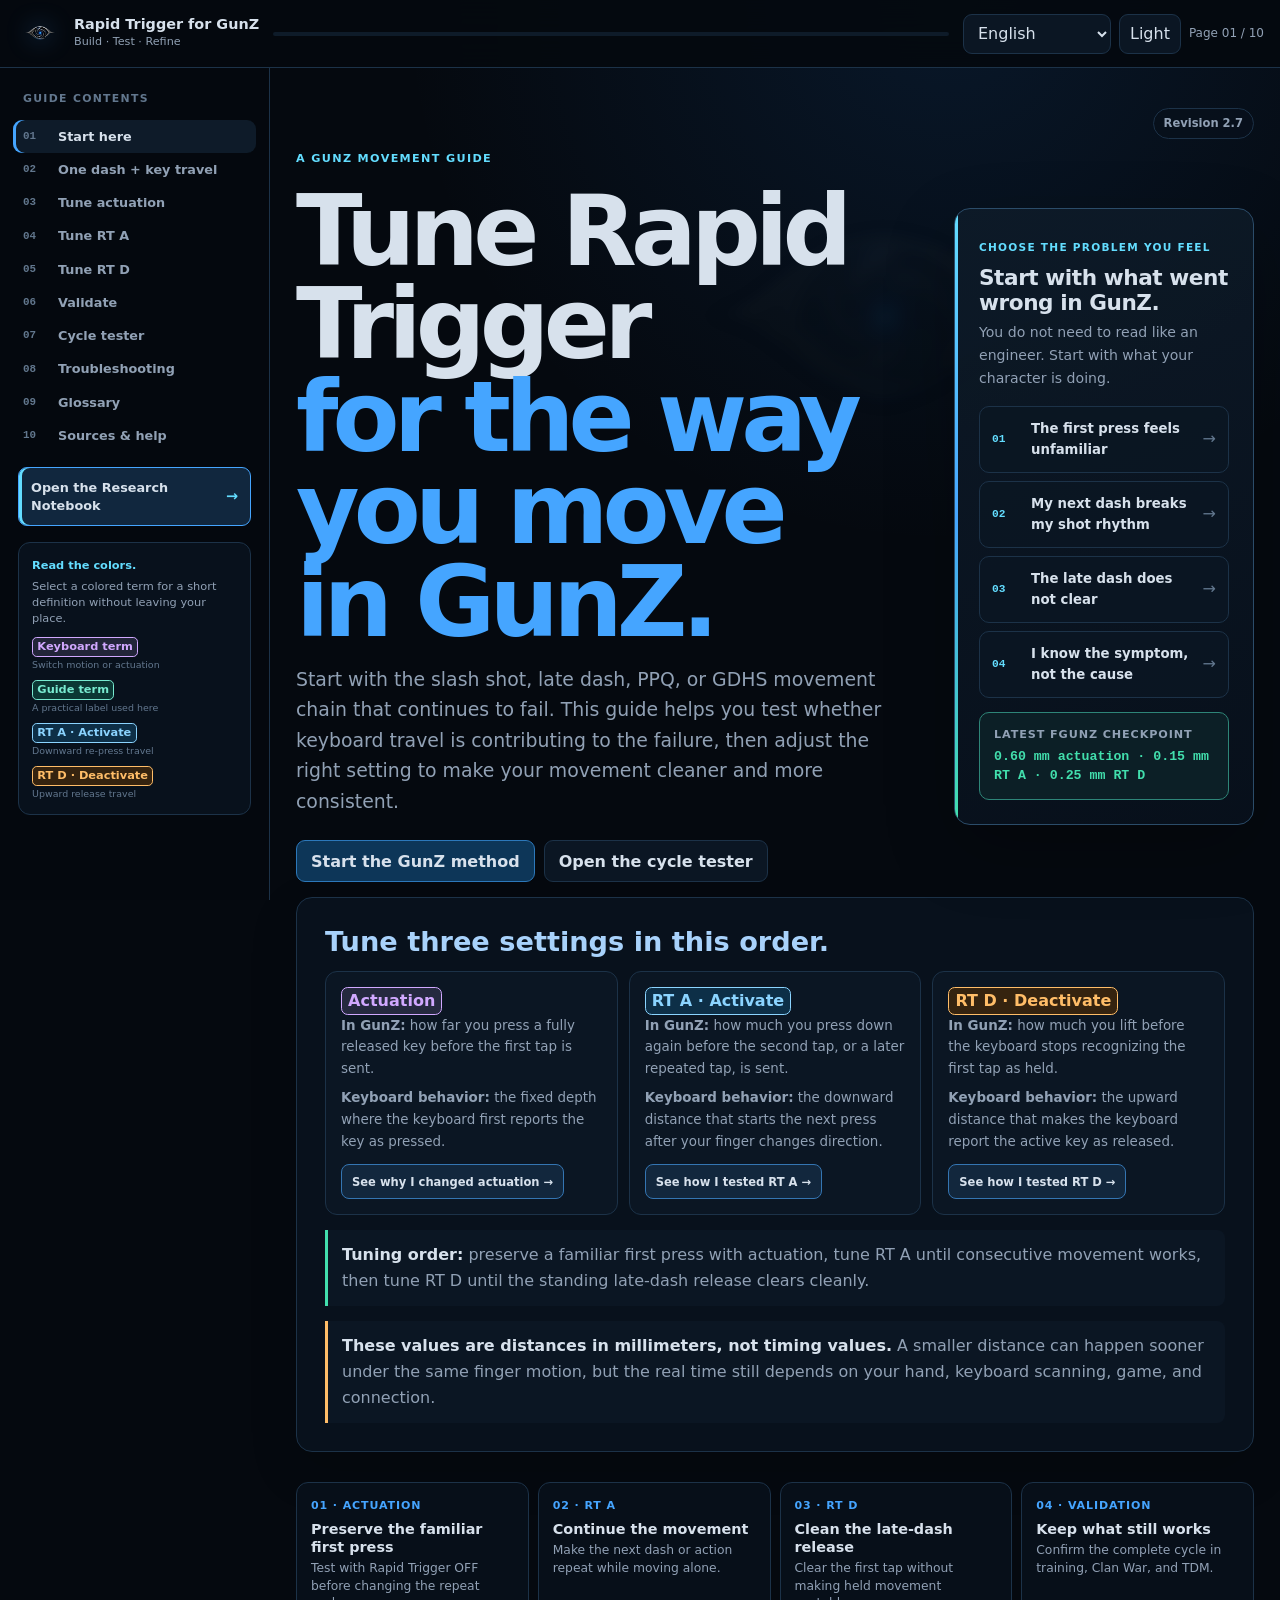
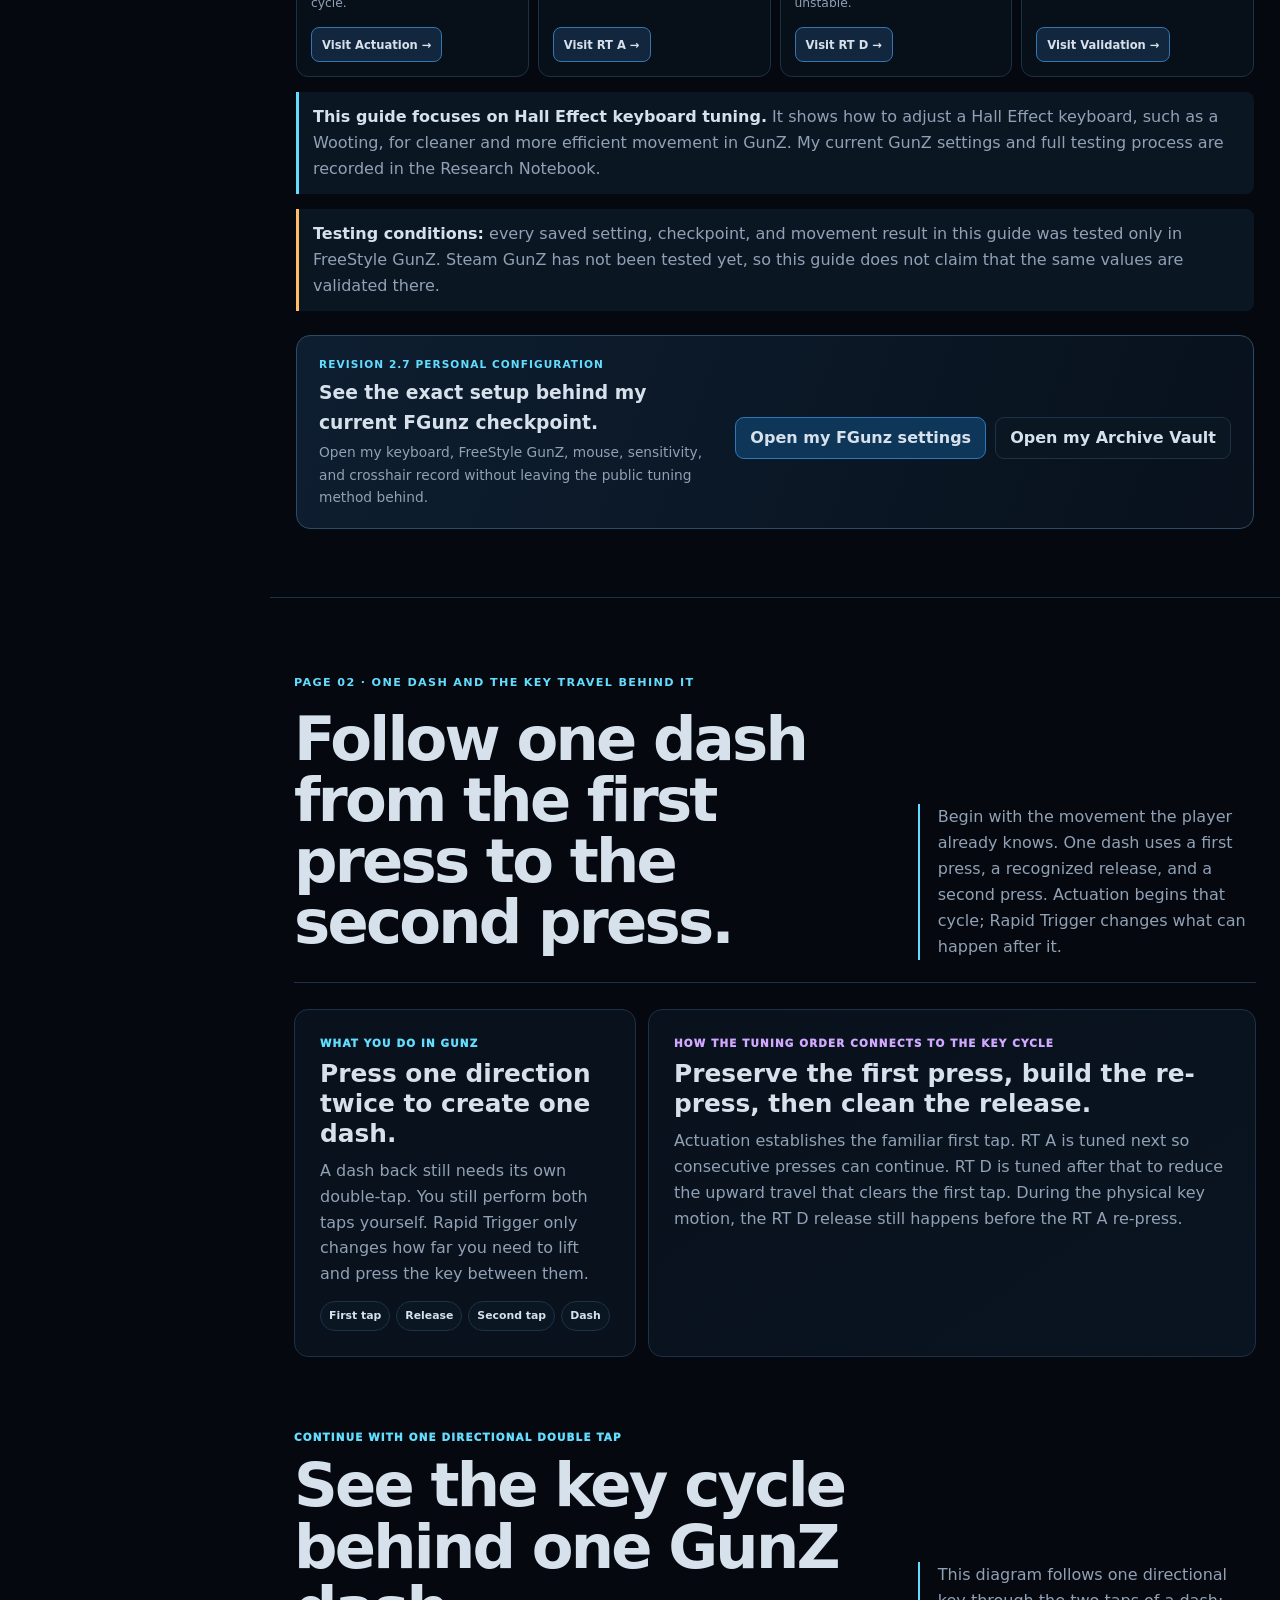
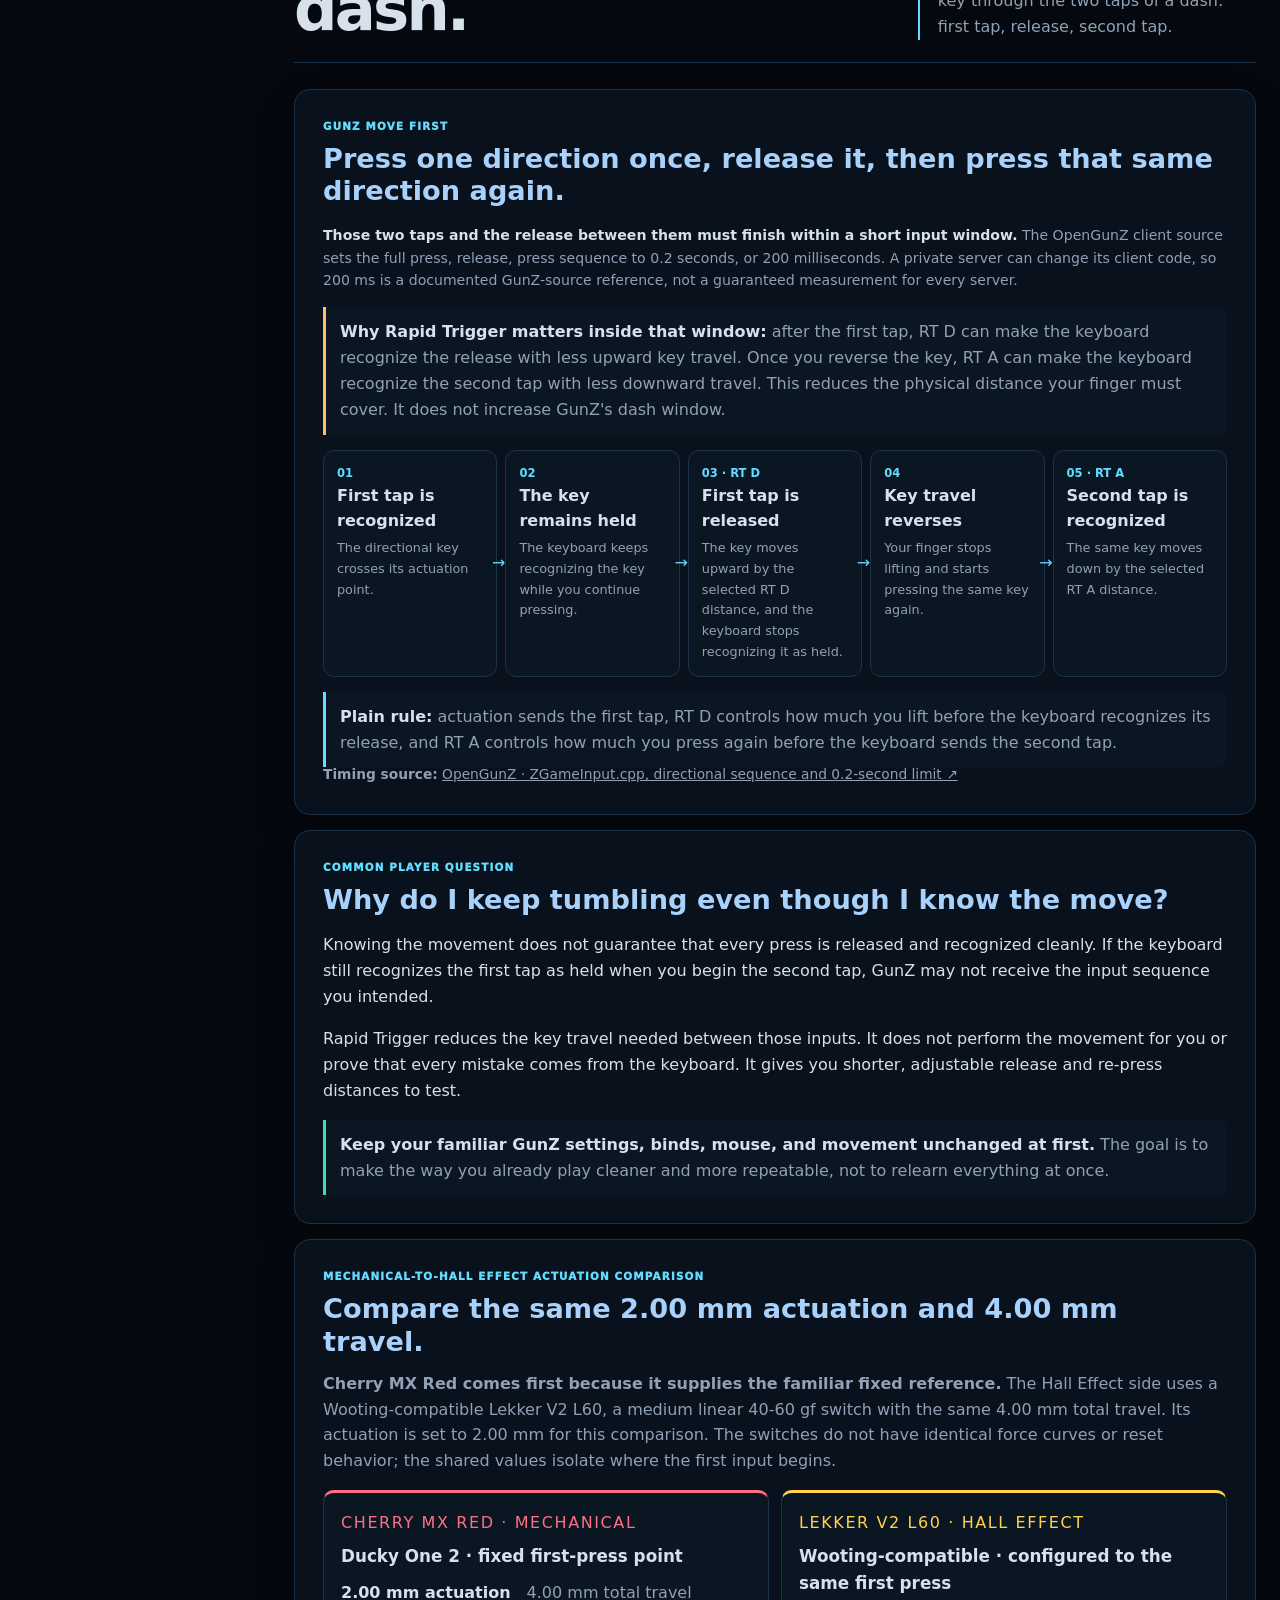
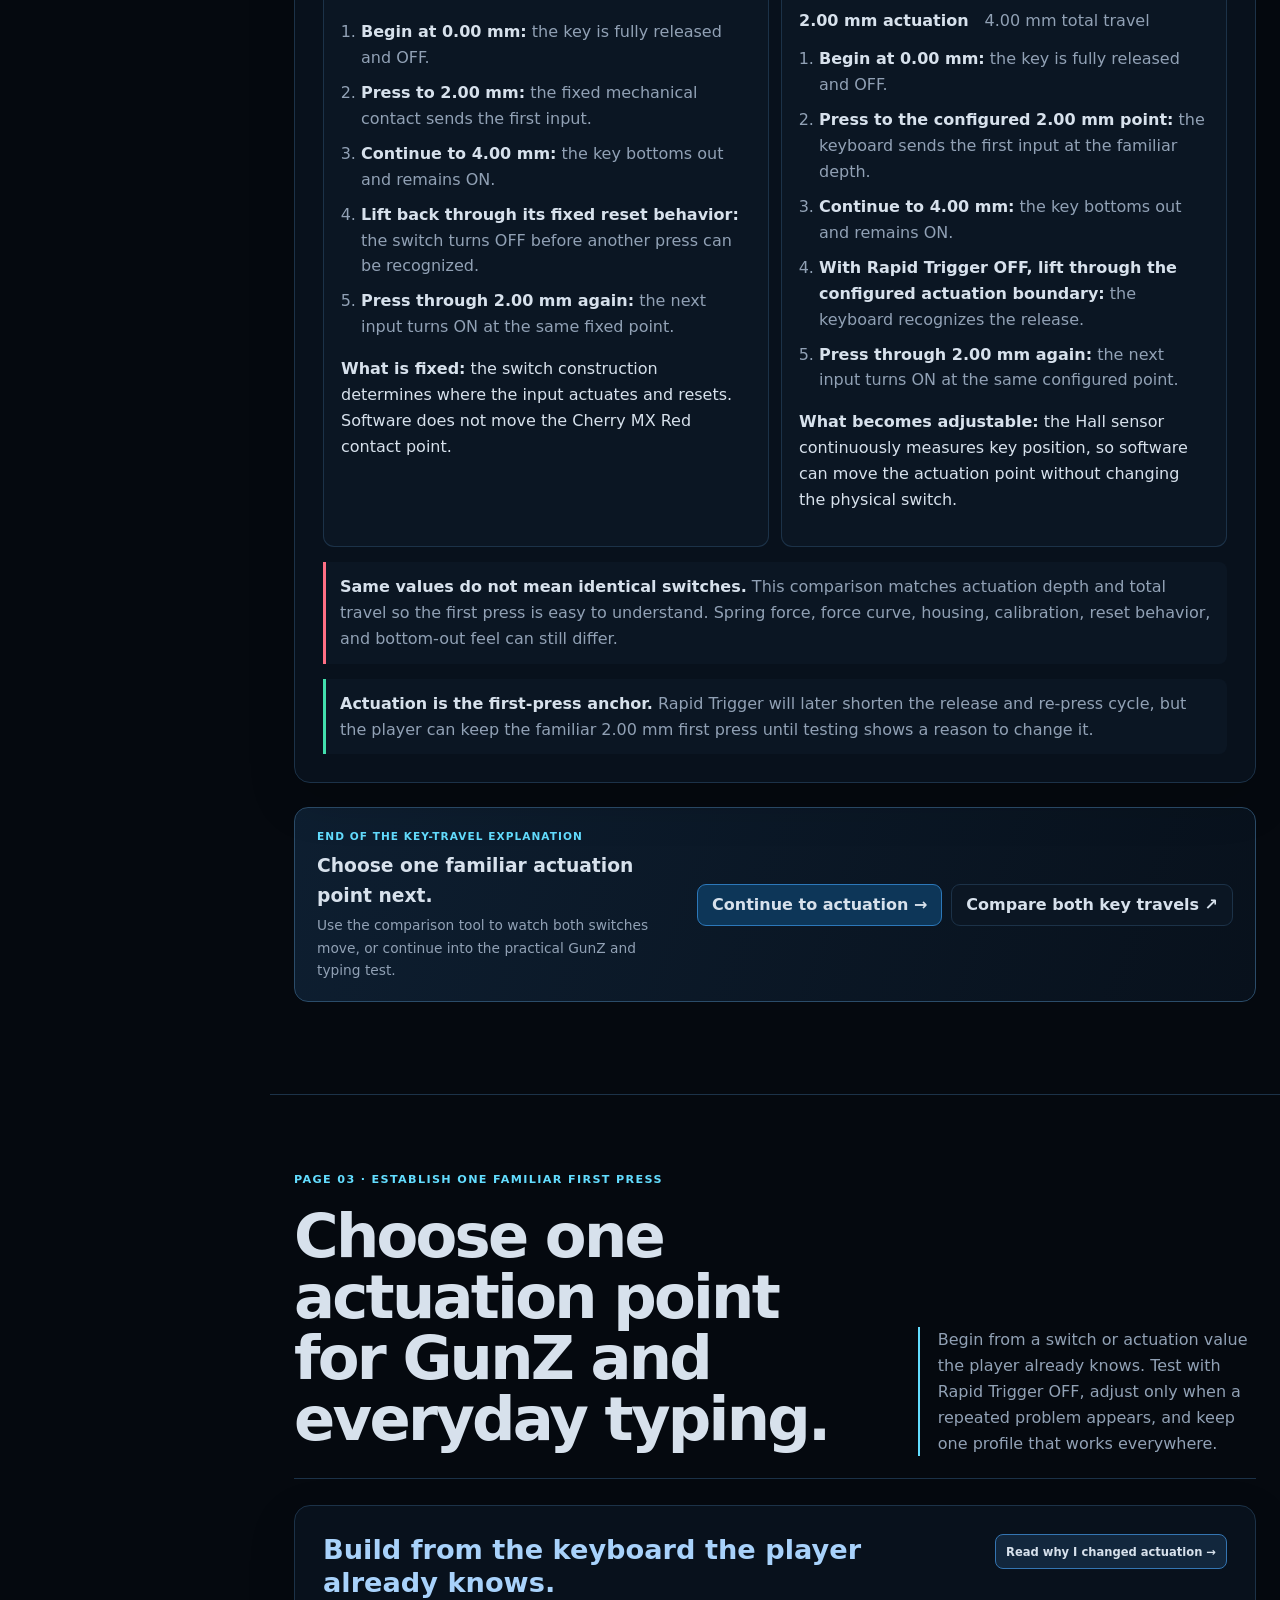
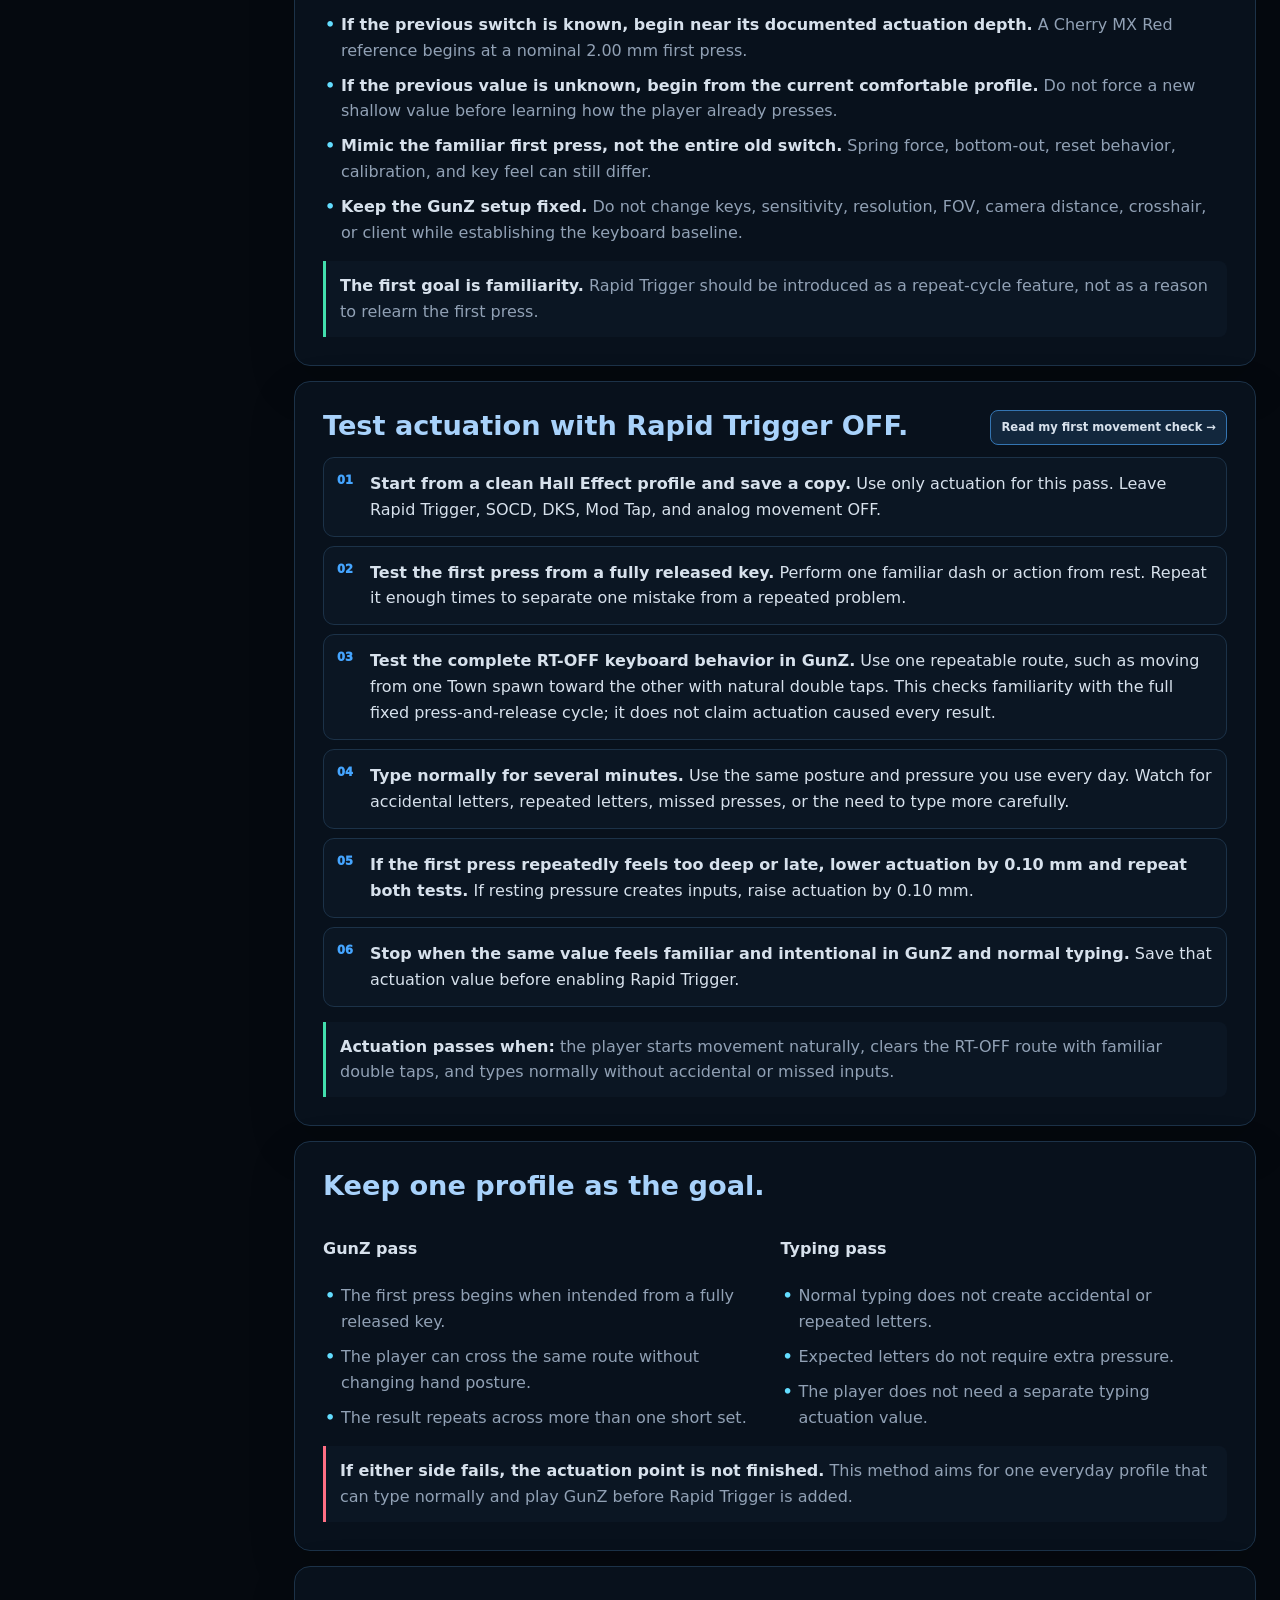
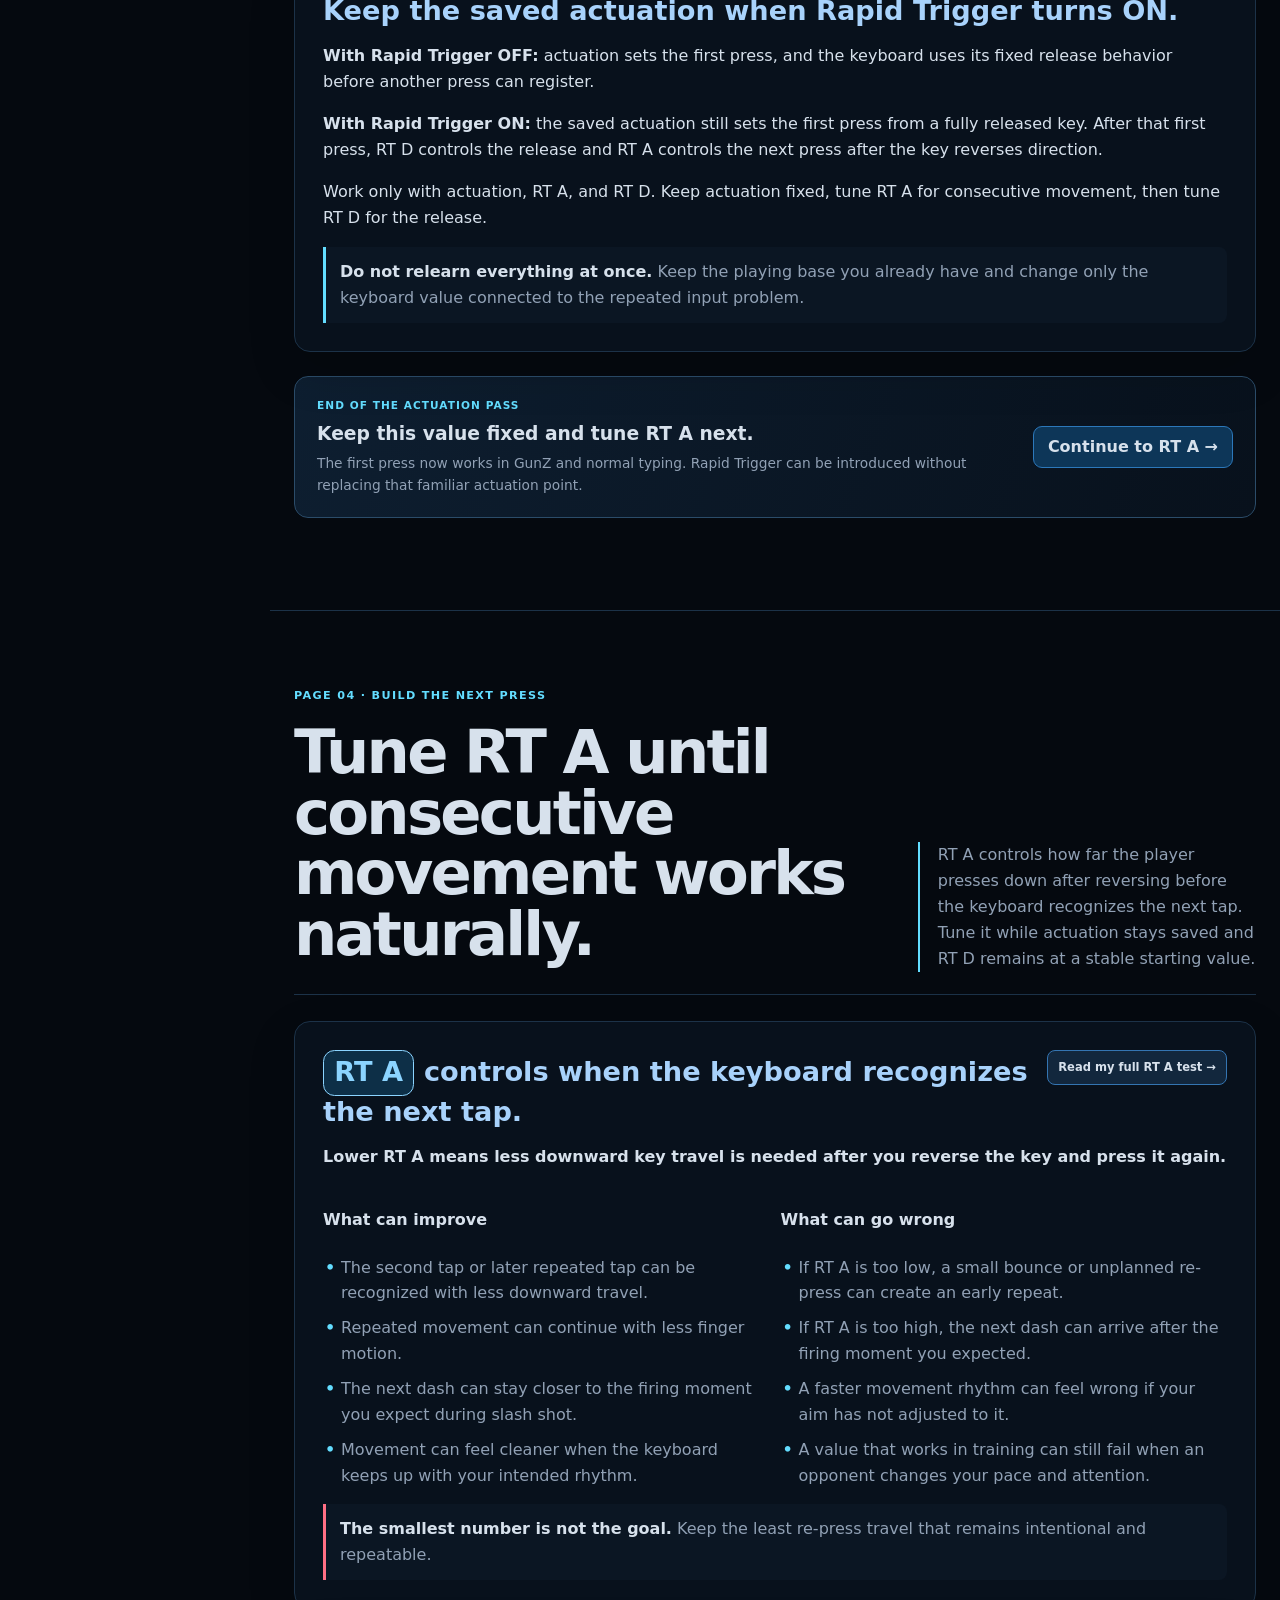
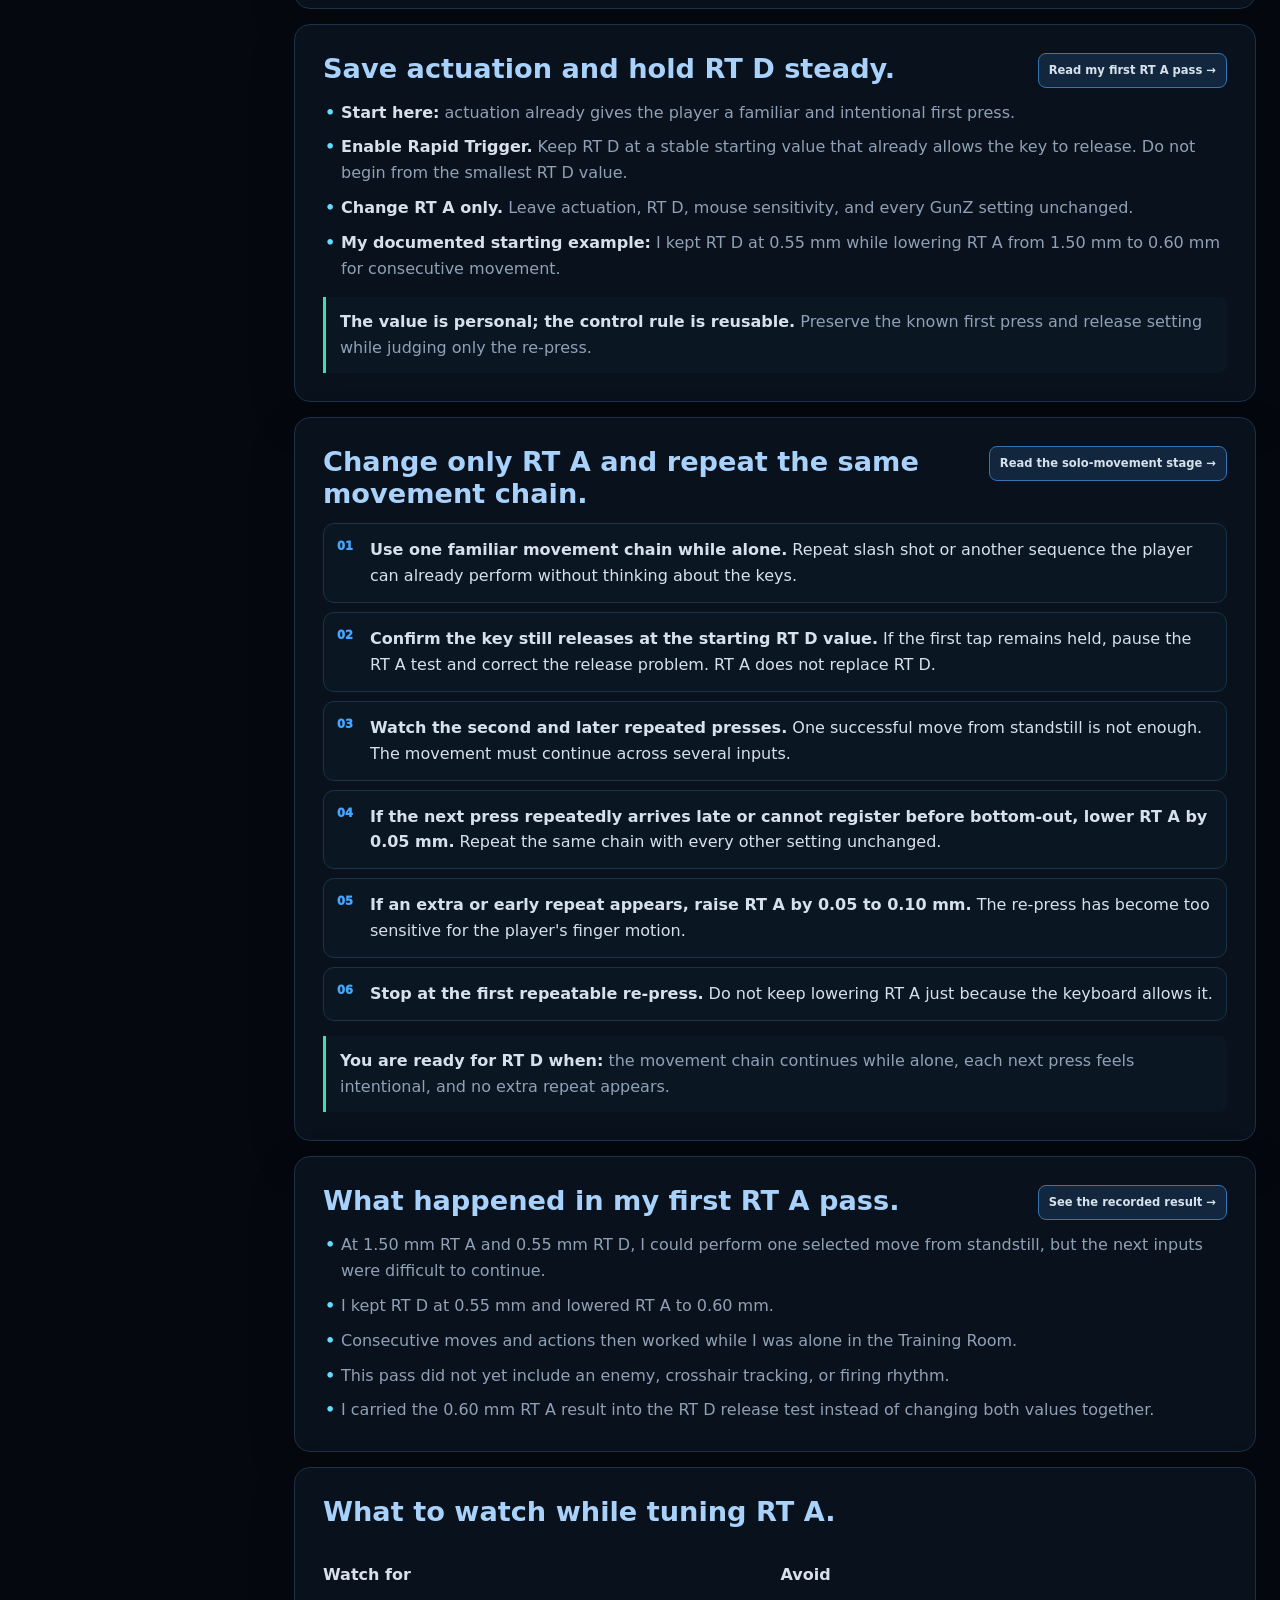
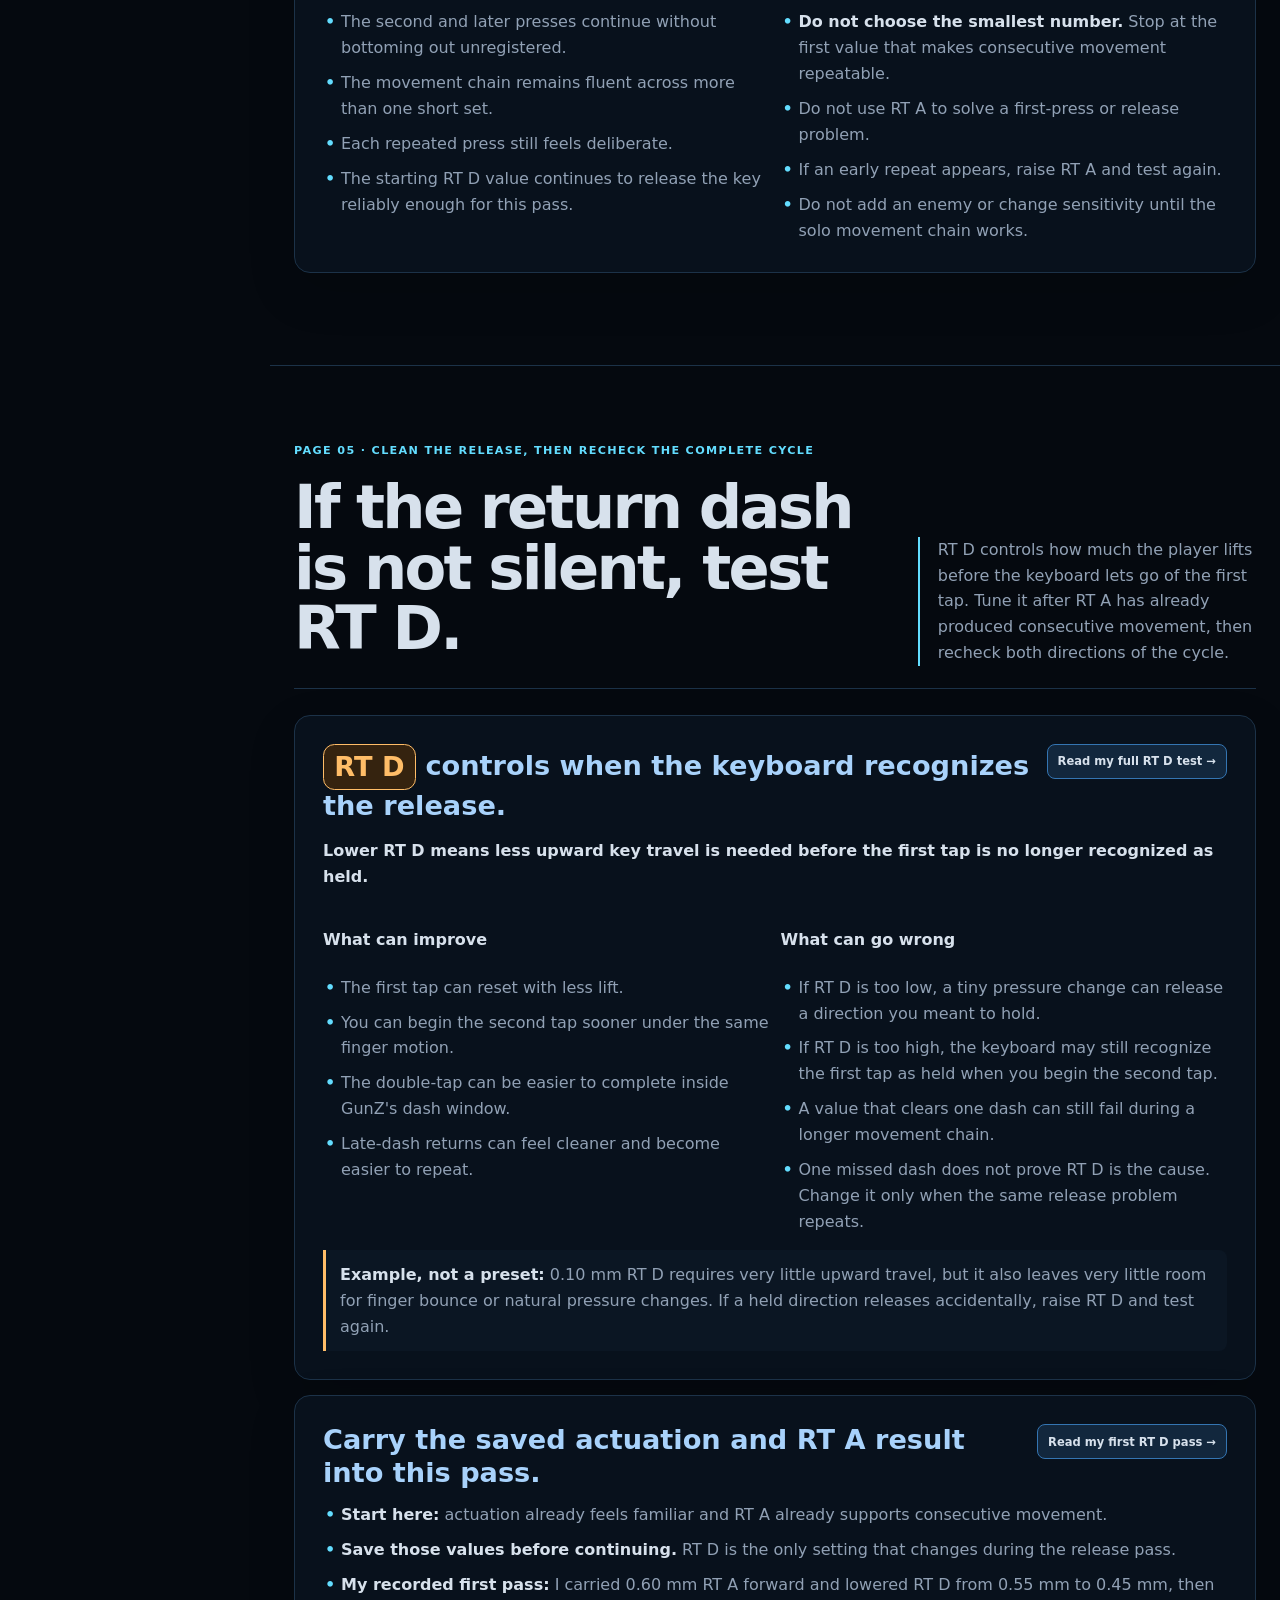
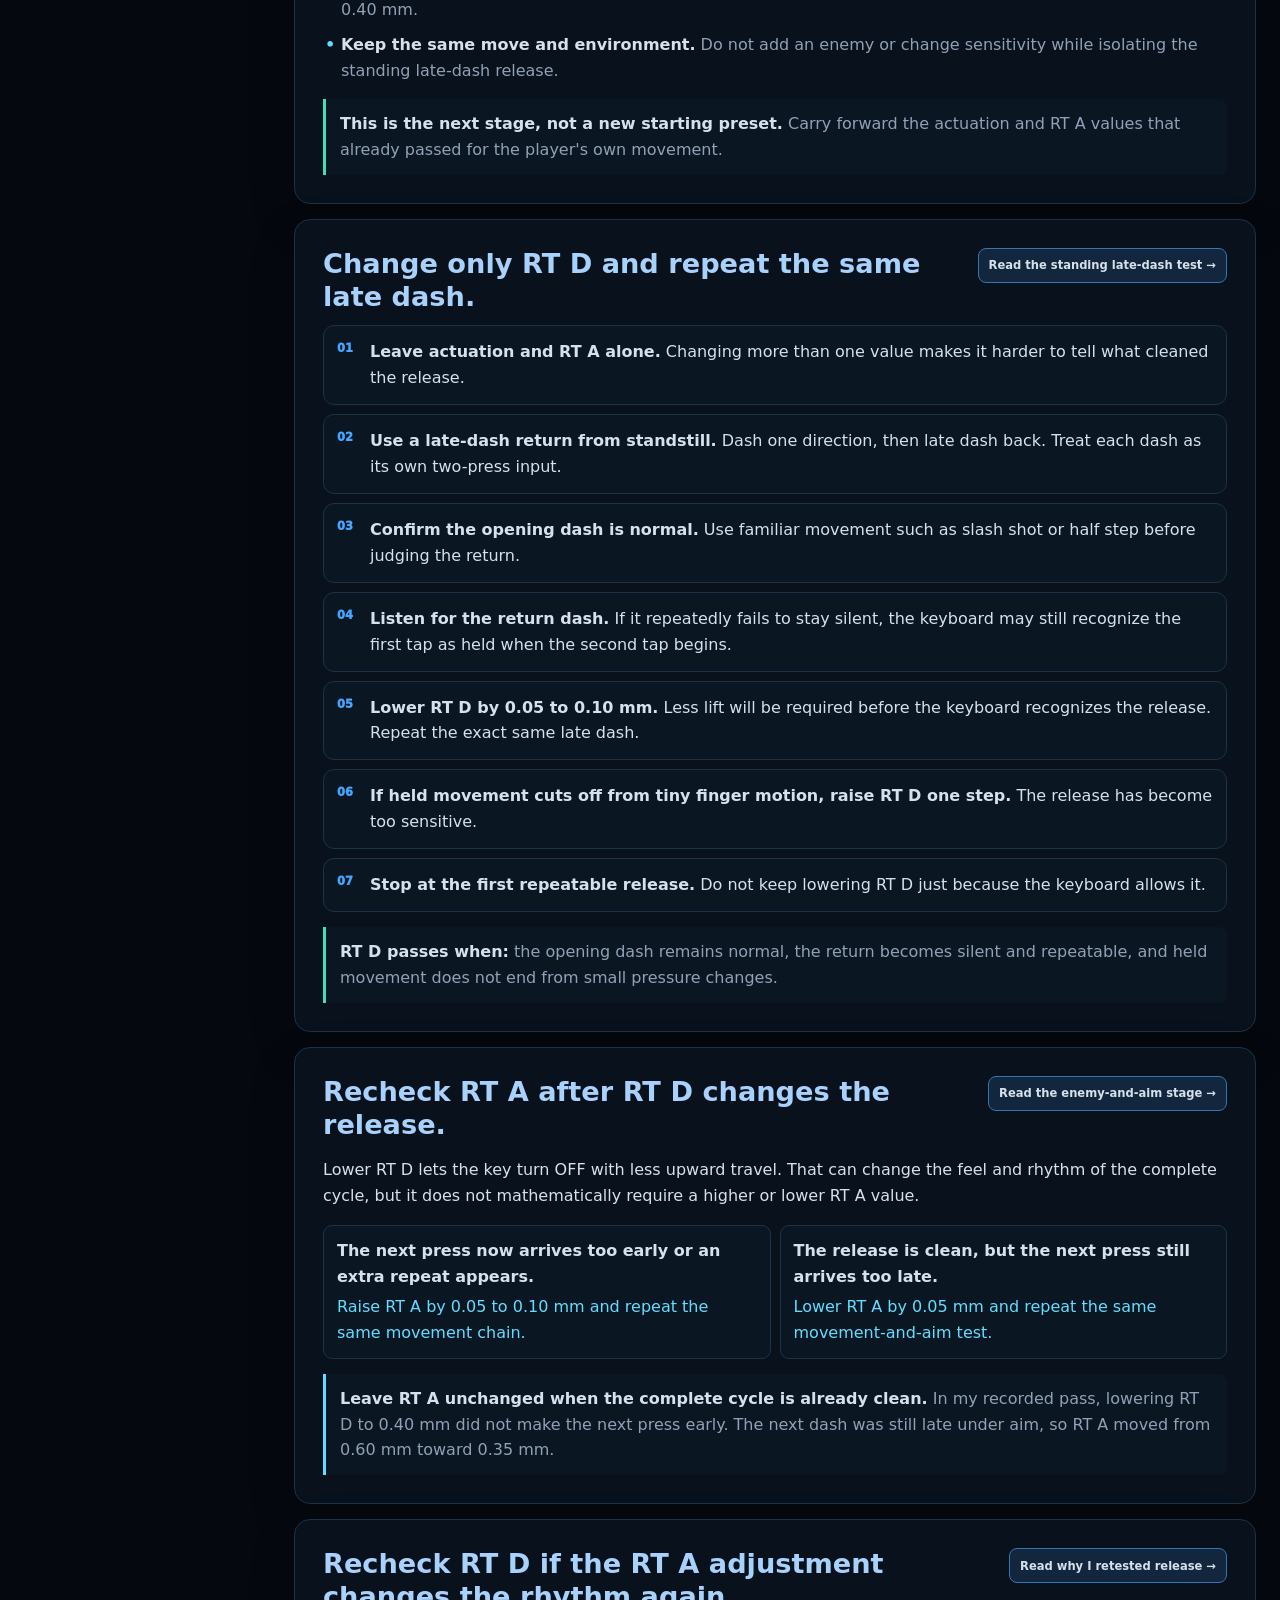
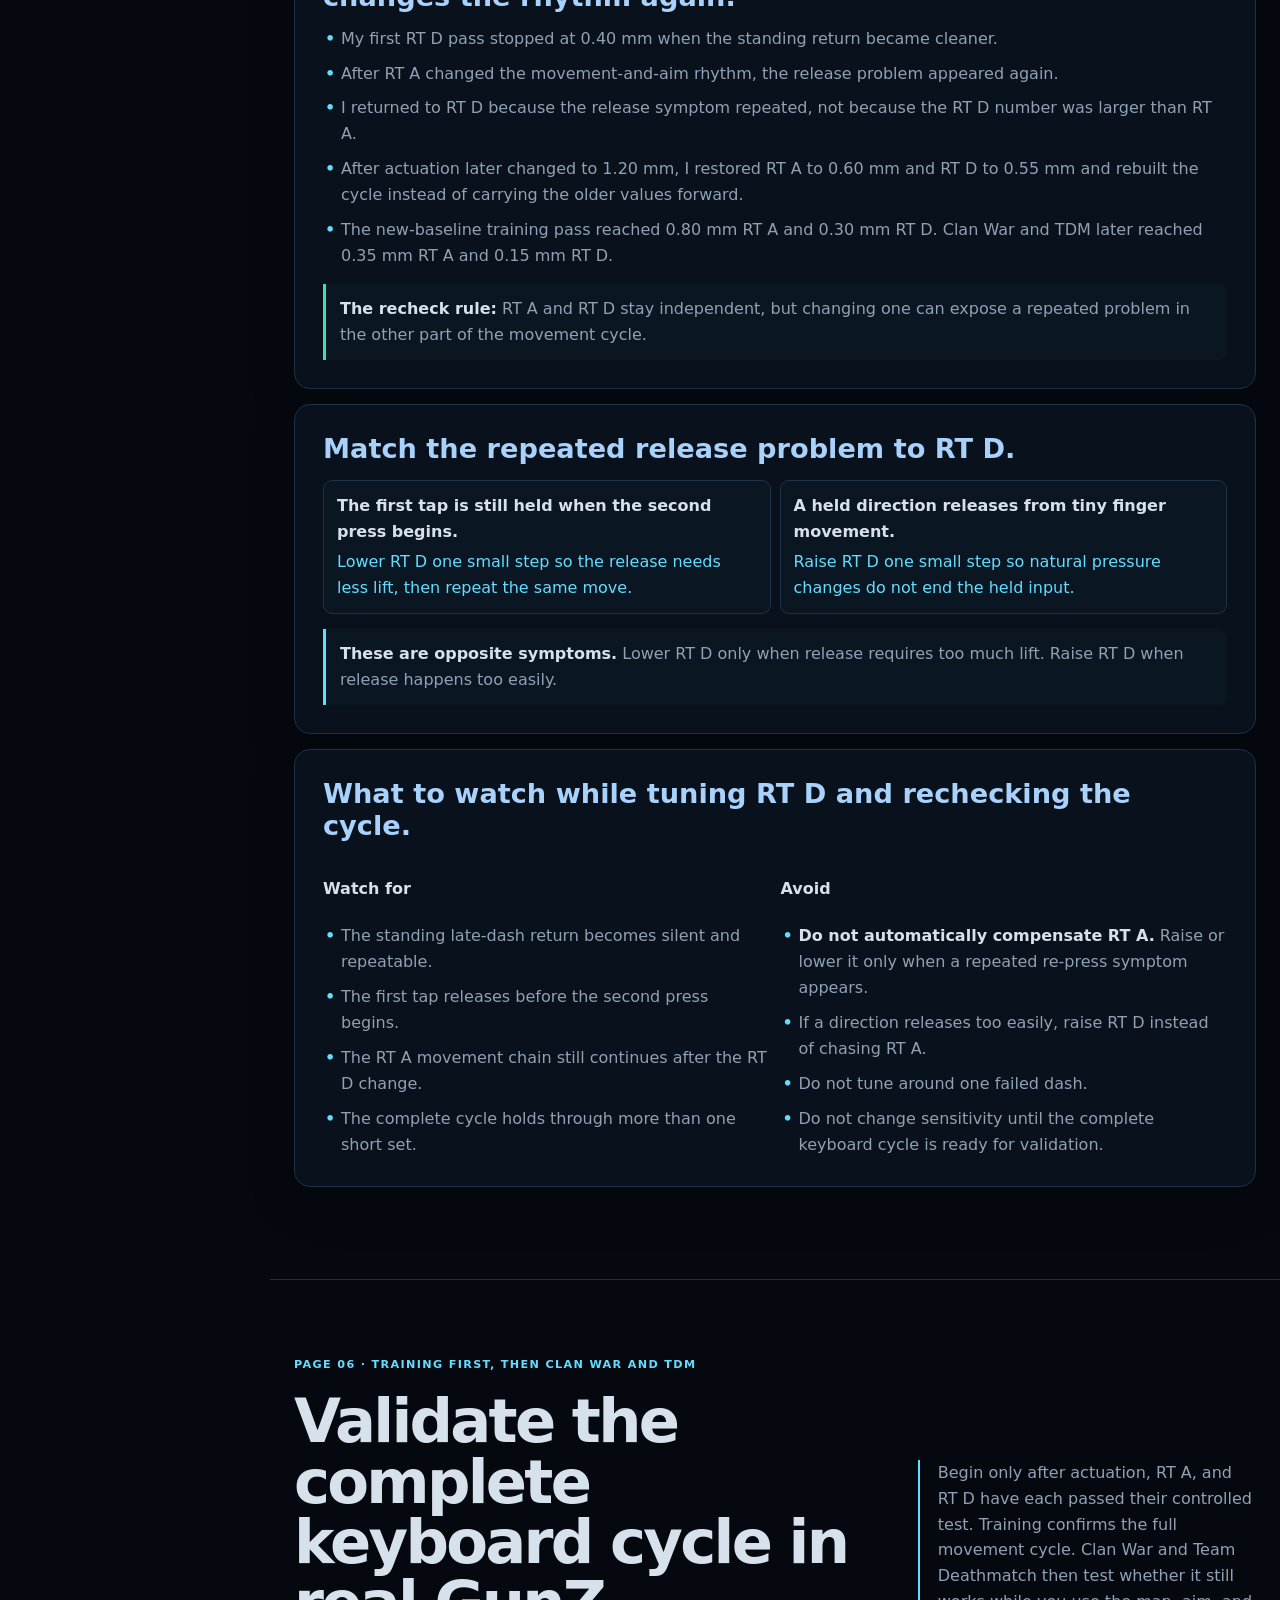
==== commit 64642457: "Clarify testing and evidence labels" ====
--- a/index.html
+++ b/index.html
@@ -109,7 +109,7 @@
           <article><b>04 · Validation</b><strong>Keep what still works</strong><span>Confirm the complete cycle in training, Clan War, and TDM.</span><a class="detail-button path-action" href="#test" data-i18n="visitValidation">Visit Validation →</a></article>
         </div>
         <p class="note" data-i18n-html="homeScope"><strong>This guide focuses on Hall Effect keyboard tuning.</strong> It shows how to adjust a Hall Effect keyboard, such as a Wooting, for cleaner and more efficient movement in GunZ. My current GunZ settings and full testing process are recorded in the Research Notebook.</p>
-        <p class="callout amber"><strong>Testing scope:</strong> every saved setting, checkpoint, and movement result in this guide was tested only in FreeStyle GunZ. Steam GunZ has not been tested yet, so this guide does not claim that the same values are validated there.</p>
+        <p class="callout amber"><strong>Testing conditions:</strong> every saved setting, checkpoint, and movement result in this guide was tested only in FreeStyle GunZ. Steam GunZ has not been tested yet, so this guide does not claim that the same values are validated there.</p>
         <aside class="next-callout"><div><span>Revision 2.7 personal configuration</span><h3>See the exact setup behind my current FGunz checkpoint.</h3><p>Open my keyboard, FreeStyle GunZ, mouse, sensitivity, and crosshair record without leaving the public tuning method behind.</p></div><div class="scope-actions"><a class="button primary" href="hanz-fgunz-settings.html">Open my FGunz settings</a><a class="button" href="hanz-archive-vault.html">Open my Archive Vault</a></div></aside>
       </div>
     </section>
@@ -148,7 +148,7 @@
         </article>
         <article class="panel stack-card transition-example" id="mechanical-to-he">
           <div class="card-title-row"><div><span class="layer-label">Mechanical-to-Hall Effect actuation comparison</span><h3>Compare the same 2.00 mm actuation and 4.00 mm travel.</h3></div></div>
-          <p class="transition-intro"><strong>Cherry MX Red comes first because it supplies the familiar fixed reference.</strong> The Hall Effect side uses a Wooting-compatible Lekker V2 L60, a medium linear 40–60 gf switch with the same 4.00 mm total travel. Its actuation is set to 2.00 mm for this comparison. The switches do not have identical force curves or reset behavior; the shared values isolate where the first input begins.</p>
+          <p class="transition-intro"><strong>Cherry MX Red comes first because it supplies the familiar fixed reference.</strong> The Hall Effect side uses a Wooting-compatible Lekker V2 L60, a medium linear 40-60 gf switch with the same 4.00 mm total travel. Its actuation is set to 2.00 mm for this comparison. The switches do not have identical force curves or reset behavior; the shared values isolate where the first input begins.</p>
           <div class="transition-columns">
             <section class="travel-card mechanical-travel"><span class="travel-label">CHERRY MX RED · MECHANICAL</span><h4>Ducky One 2 · fixed first-press point</h4><div class="value-line"><b>2.00 mm actuation</b><span>4.00 mm total travel</span></div><ol class="travel-sequence"><li><b>Begin at 0.00 mm:</b> the key is fully released and OFF.</li><li><b>Press to 2.00 mm:</b> the fixed mechanical contact sends the first input.</li><li><b>Continue to 4.00 mm:</b> the key bottoms out and remains ON.</li><li><b>Lift back through its fixed reset behavior:</b> the switch turns OFF before another press can be recognized.</li><li><b>Press through 2.00 mm again:</b> the next input turns ON at the same fixed point.</li></ol><p><strong>What is fixed:</strong> the switch construction determines where the input actuates and resets. Software does not move the Cherry MX Red contact point.</p></section>
             <section class="travel-card he-travel"><span class="travel-label">LEKKER V2 L60 · HALL EFFECT</span><h4>Wooting-compatible · configured to the same first press</h4><div class="value-line"><b>2.00 mm actuation</b><span>4.00 mm total travel</span></div><ol class="travel-sequence"><li><b>Begin at 0.00 mm:</b> the key is fully released and OFF.</li><li><b>Press to the configured 2.00 mm point:</b> the keyboard sends the first input at the familiar depth.</li><li><b>Continue to 4.00 mm:</b> the key bottoms out and remains ON.</li><li><b>With Rapid Trigger OFF, lift through the configured actuation boundary:</b> the keyboard recognizes the release.</li><li><b>Press through 2.00 mm again:</b> the next input turns ON at the same configured point.</li></ol><p><strong>What becomes adjustable:</strong> the Hall sensor continuously measures key position, so software can move the actuation point without changing the physical switch.</p></section>
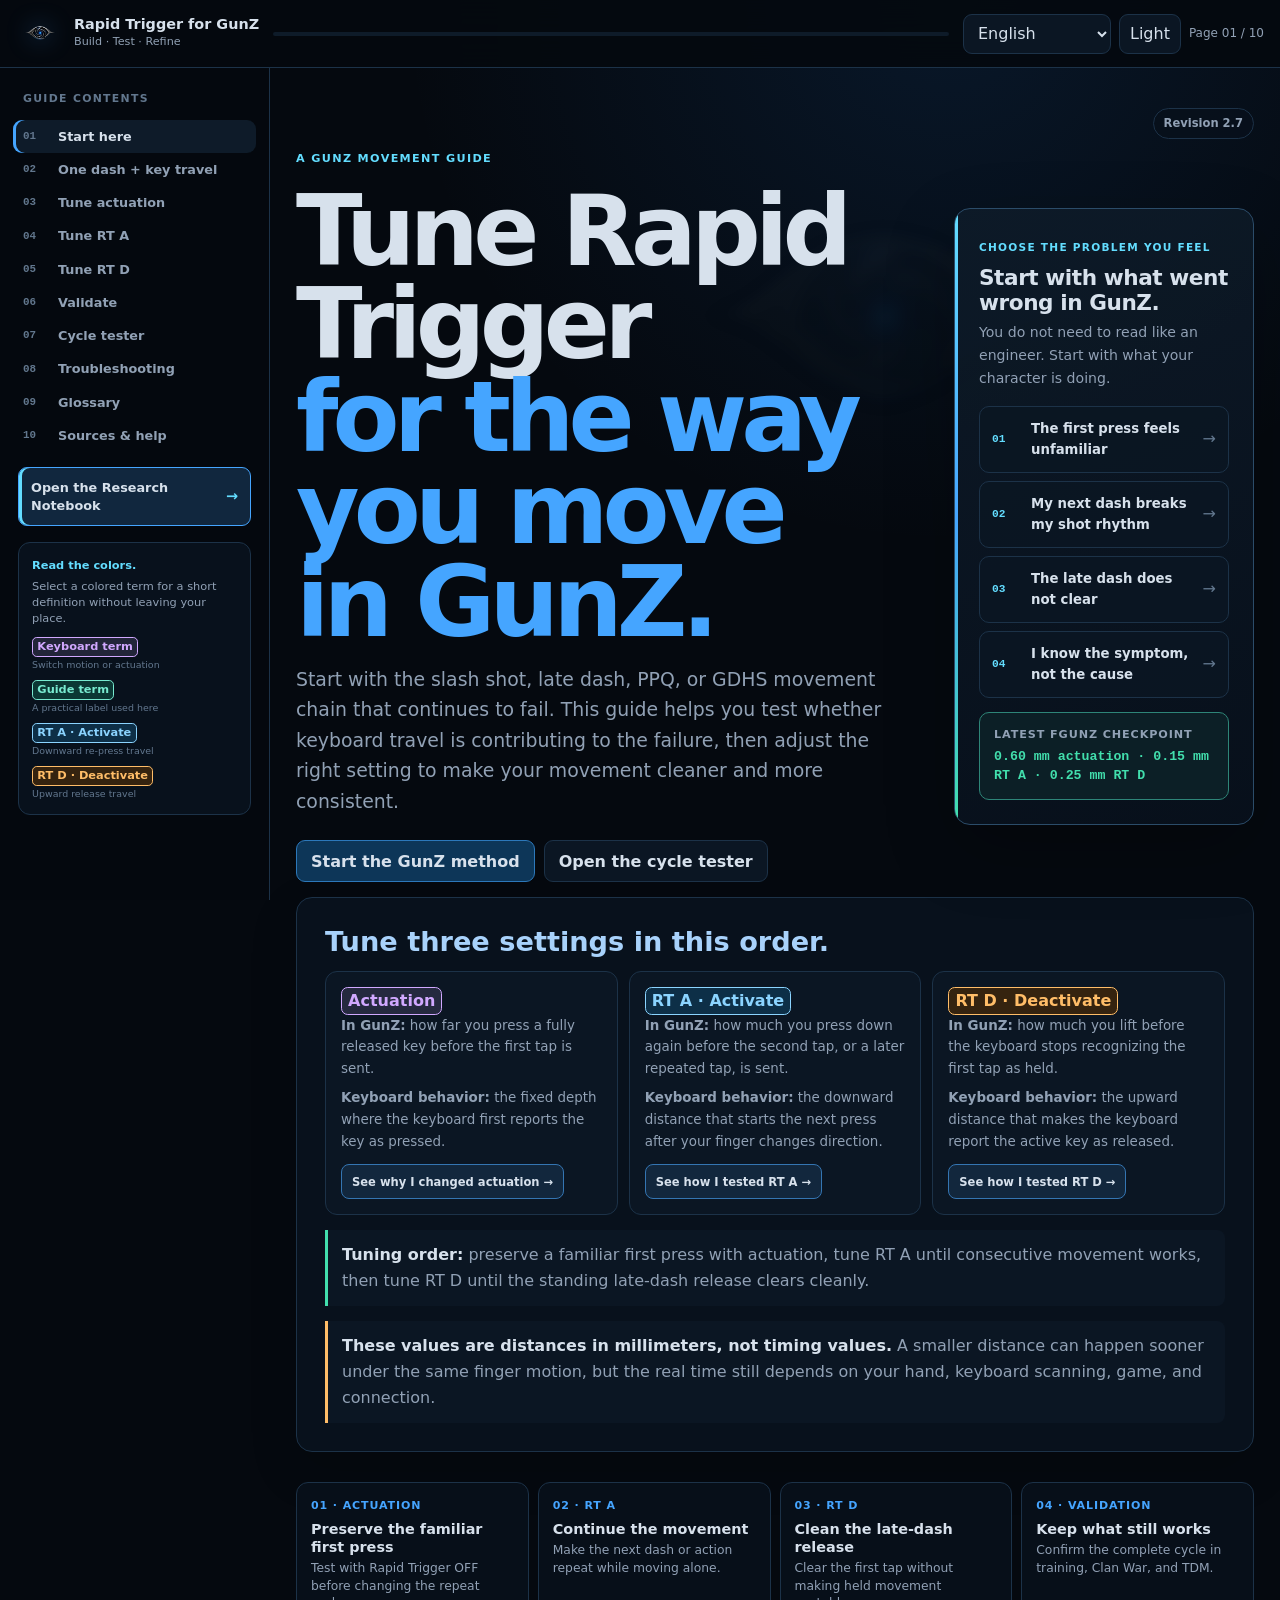
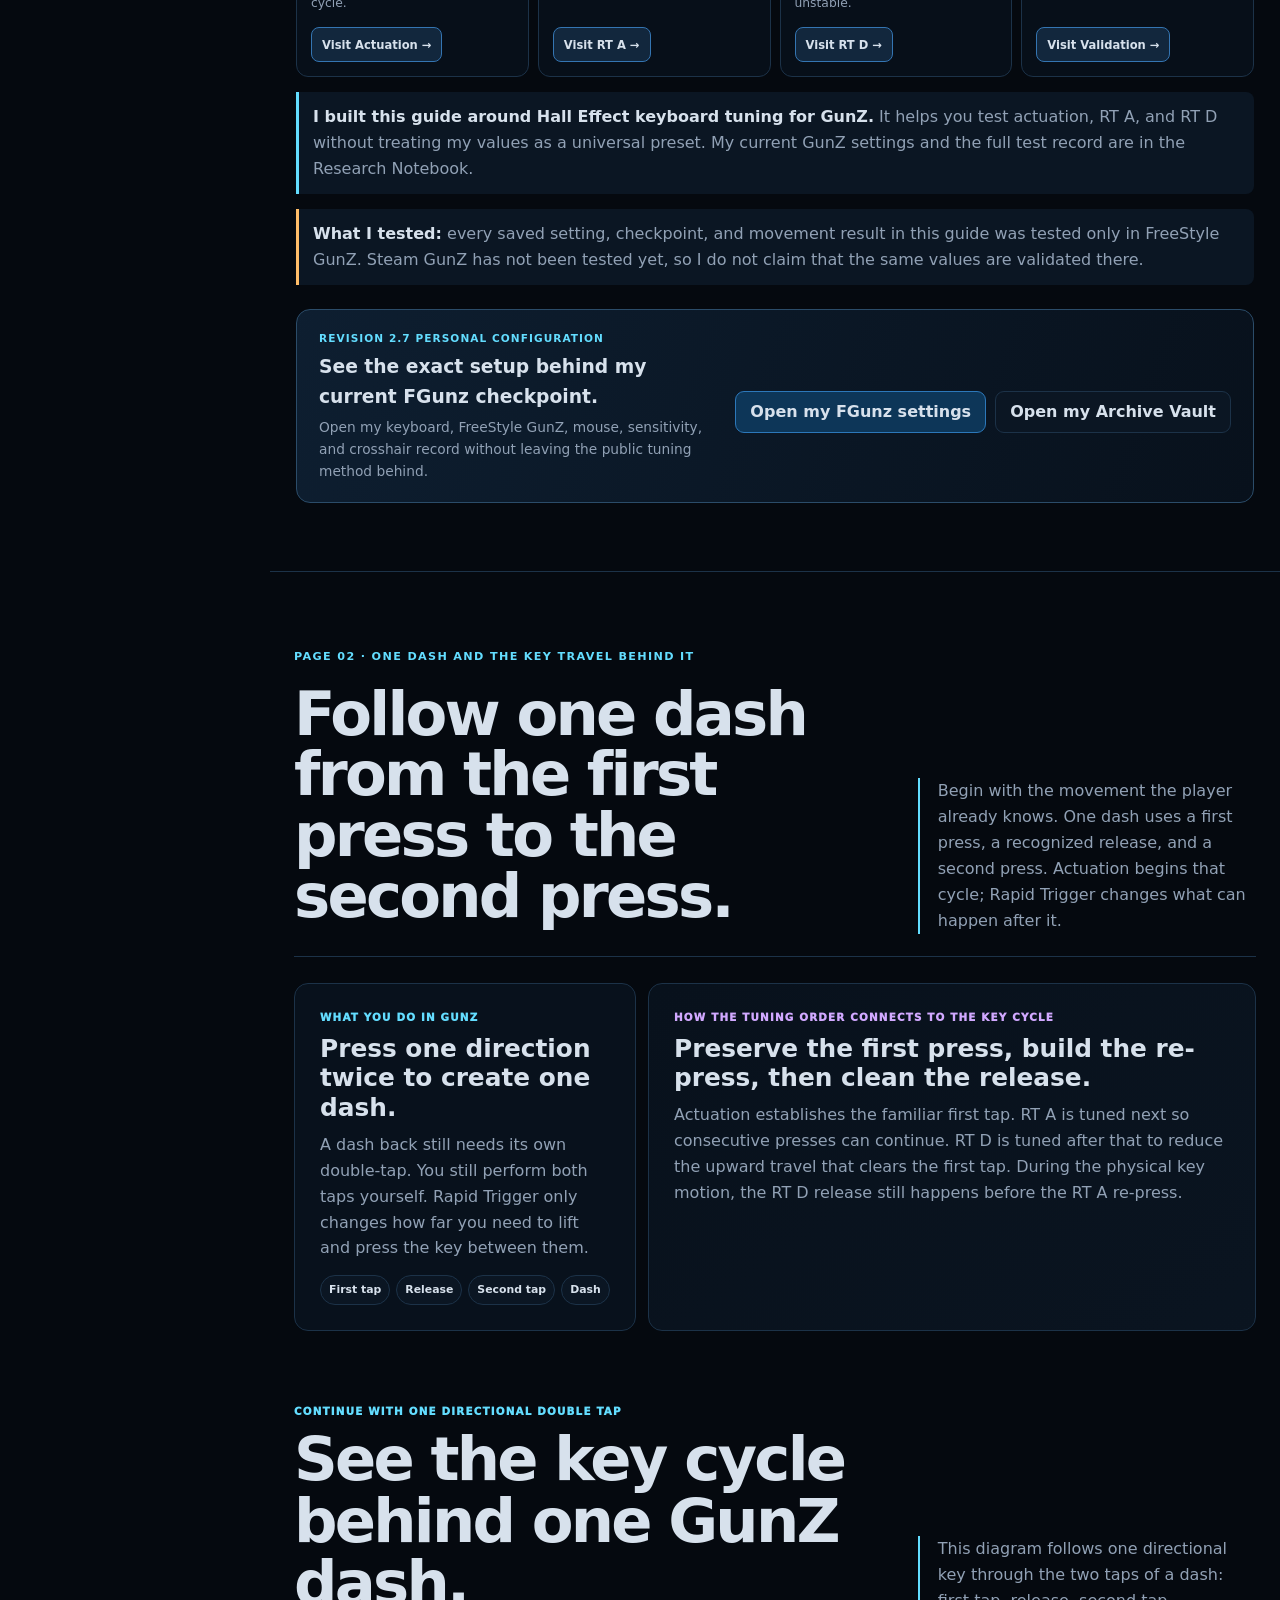
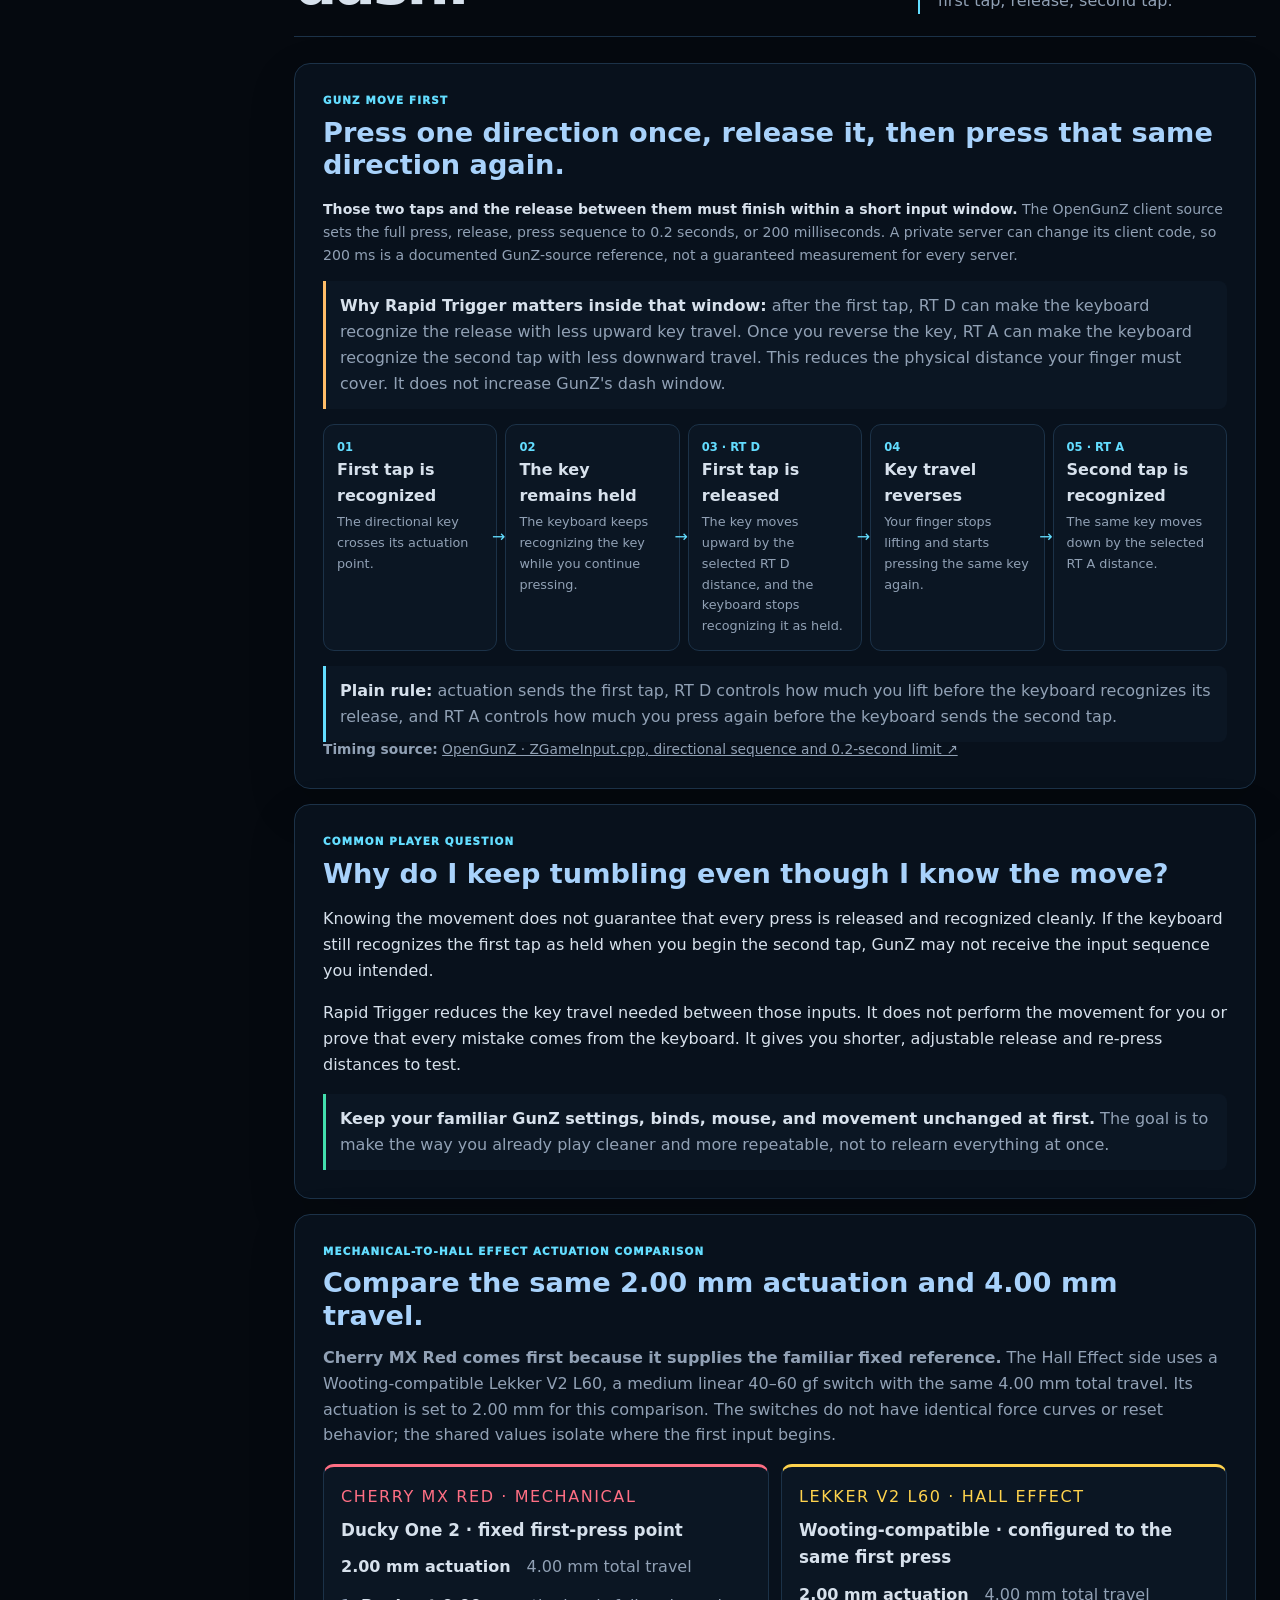
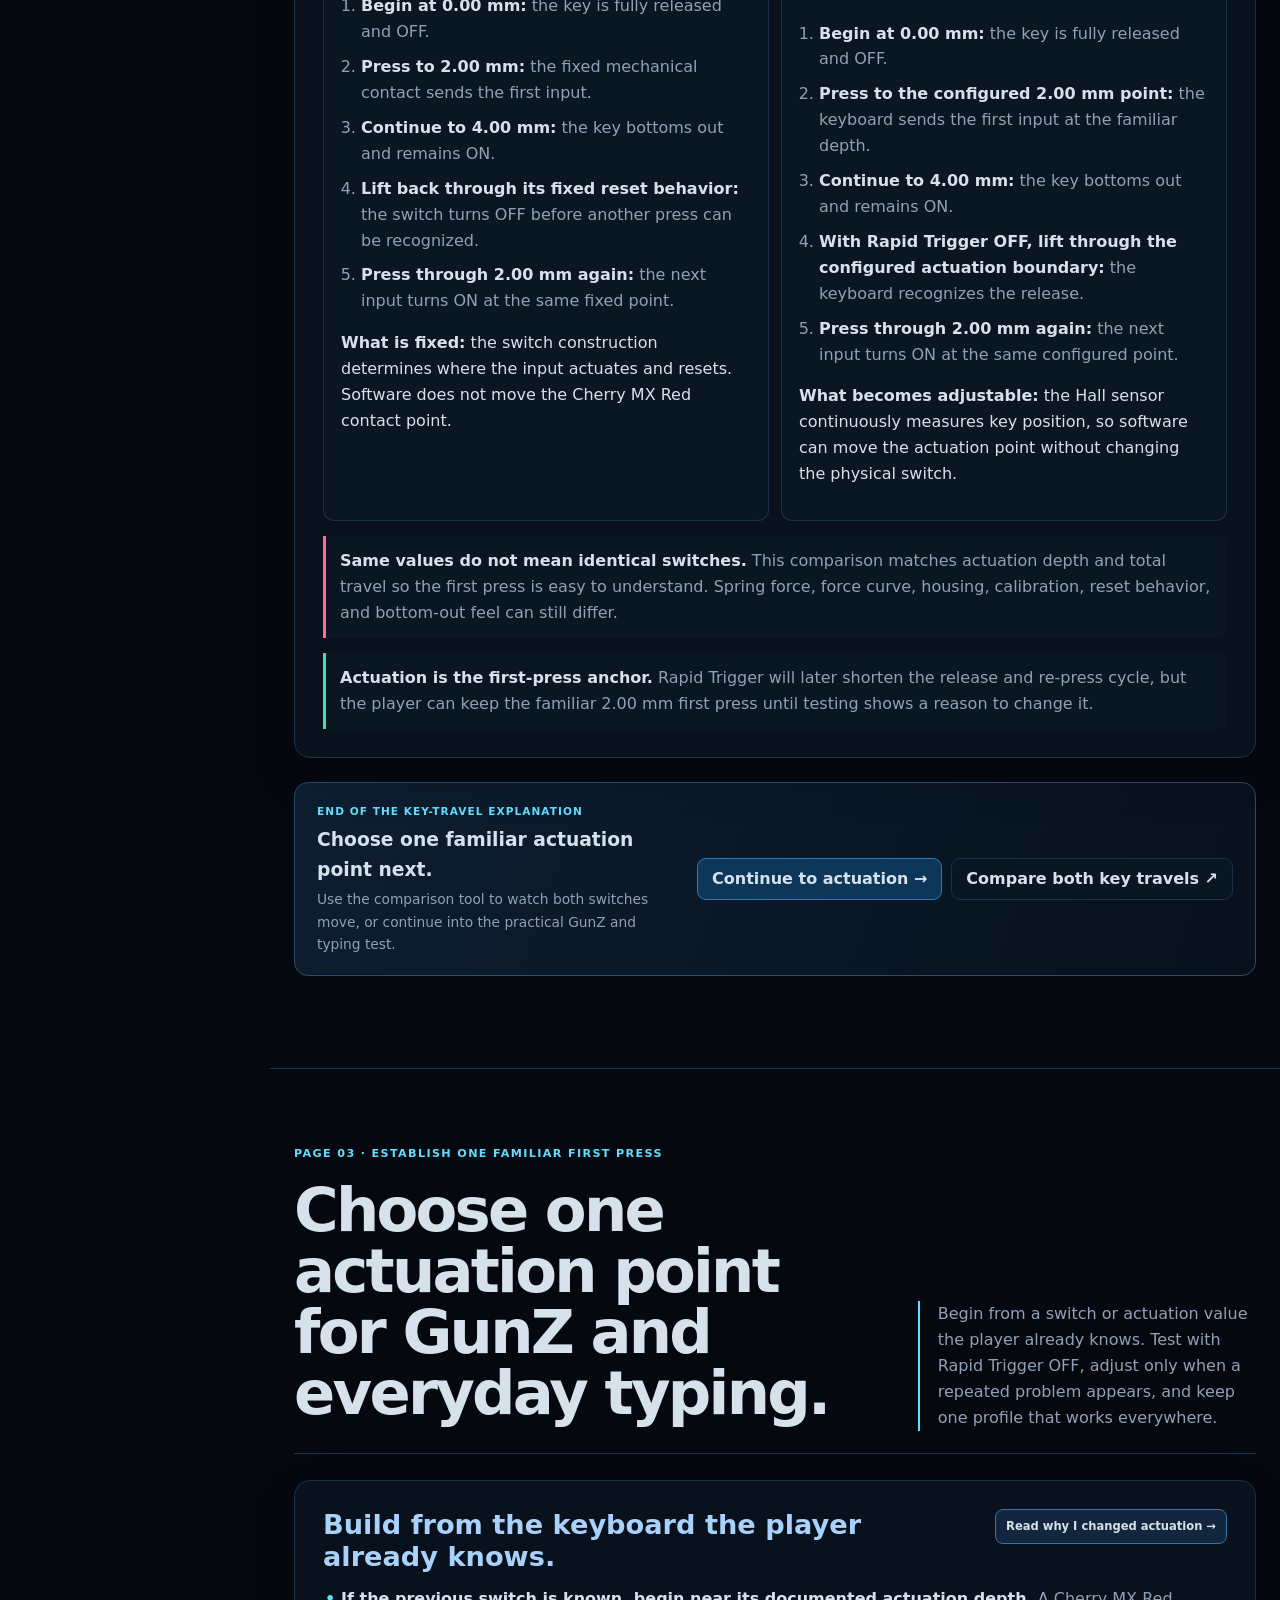
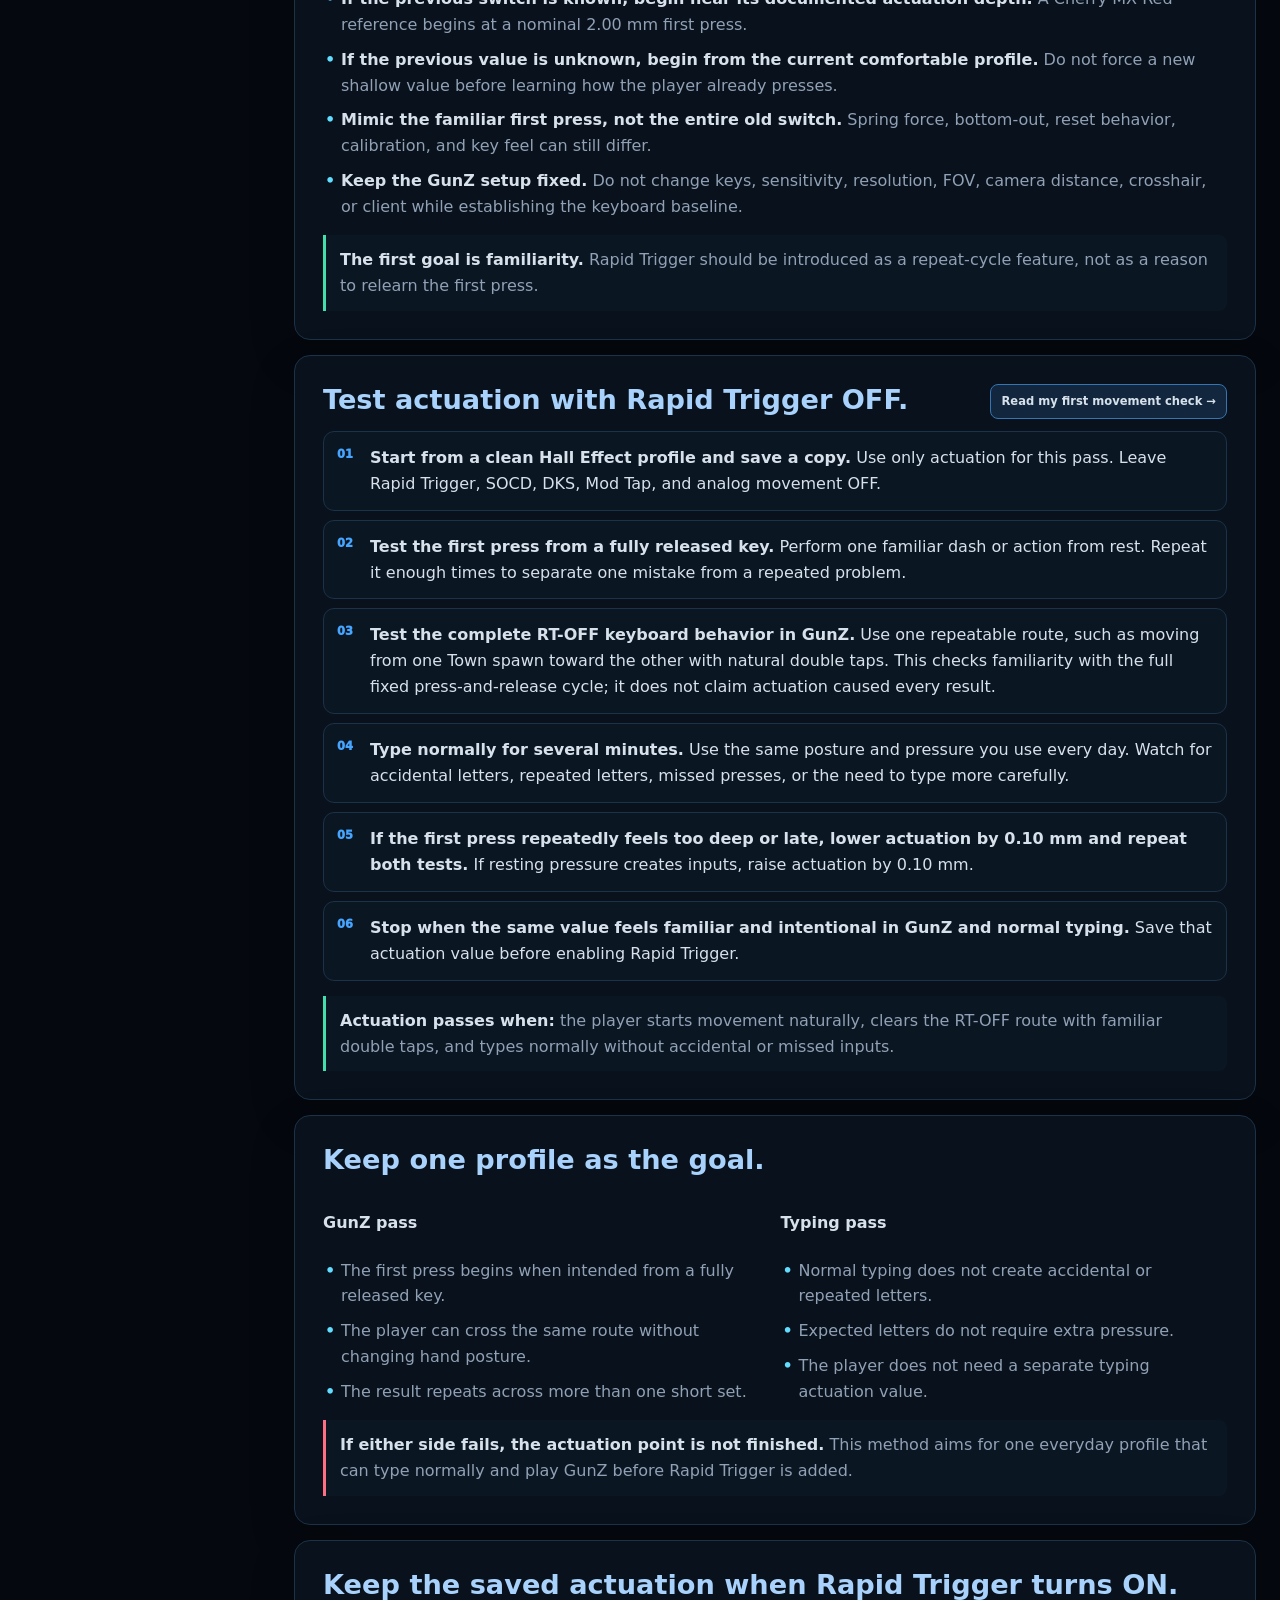
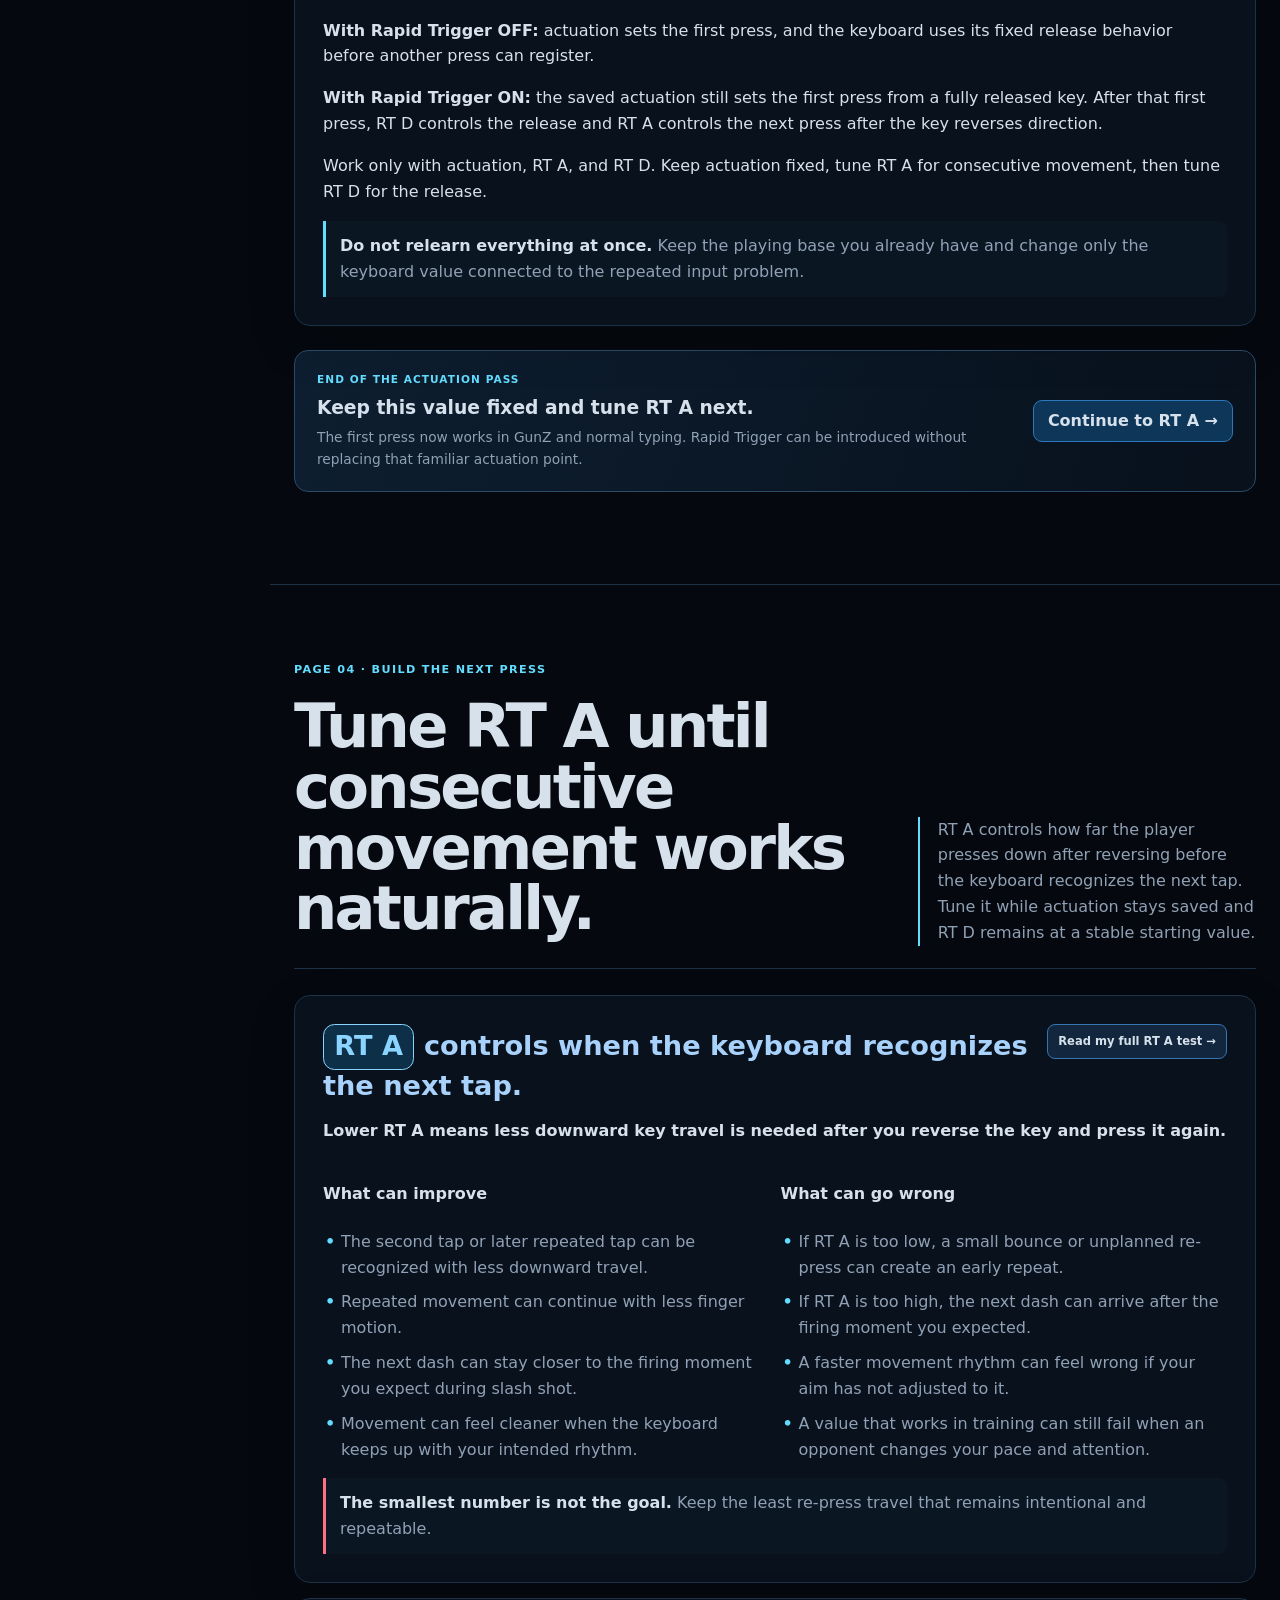
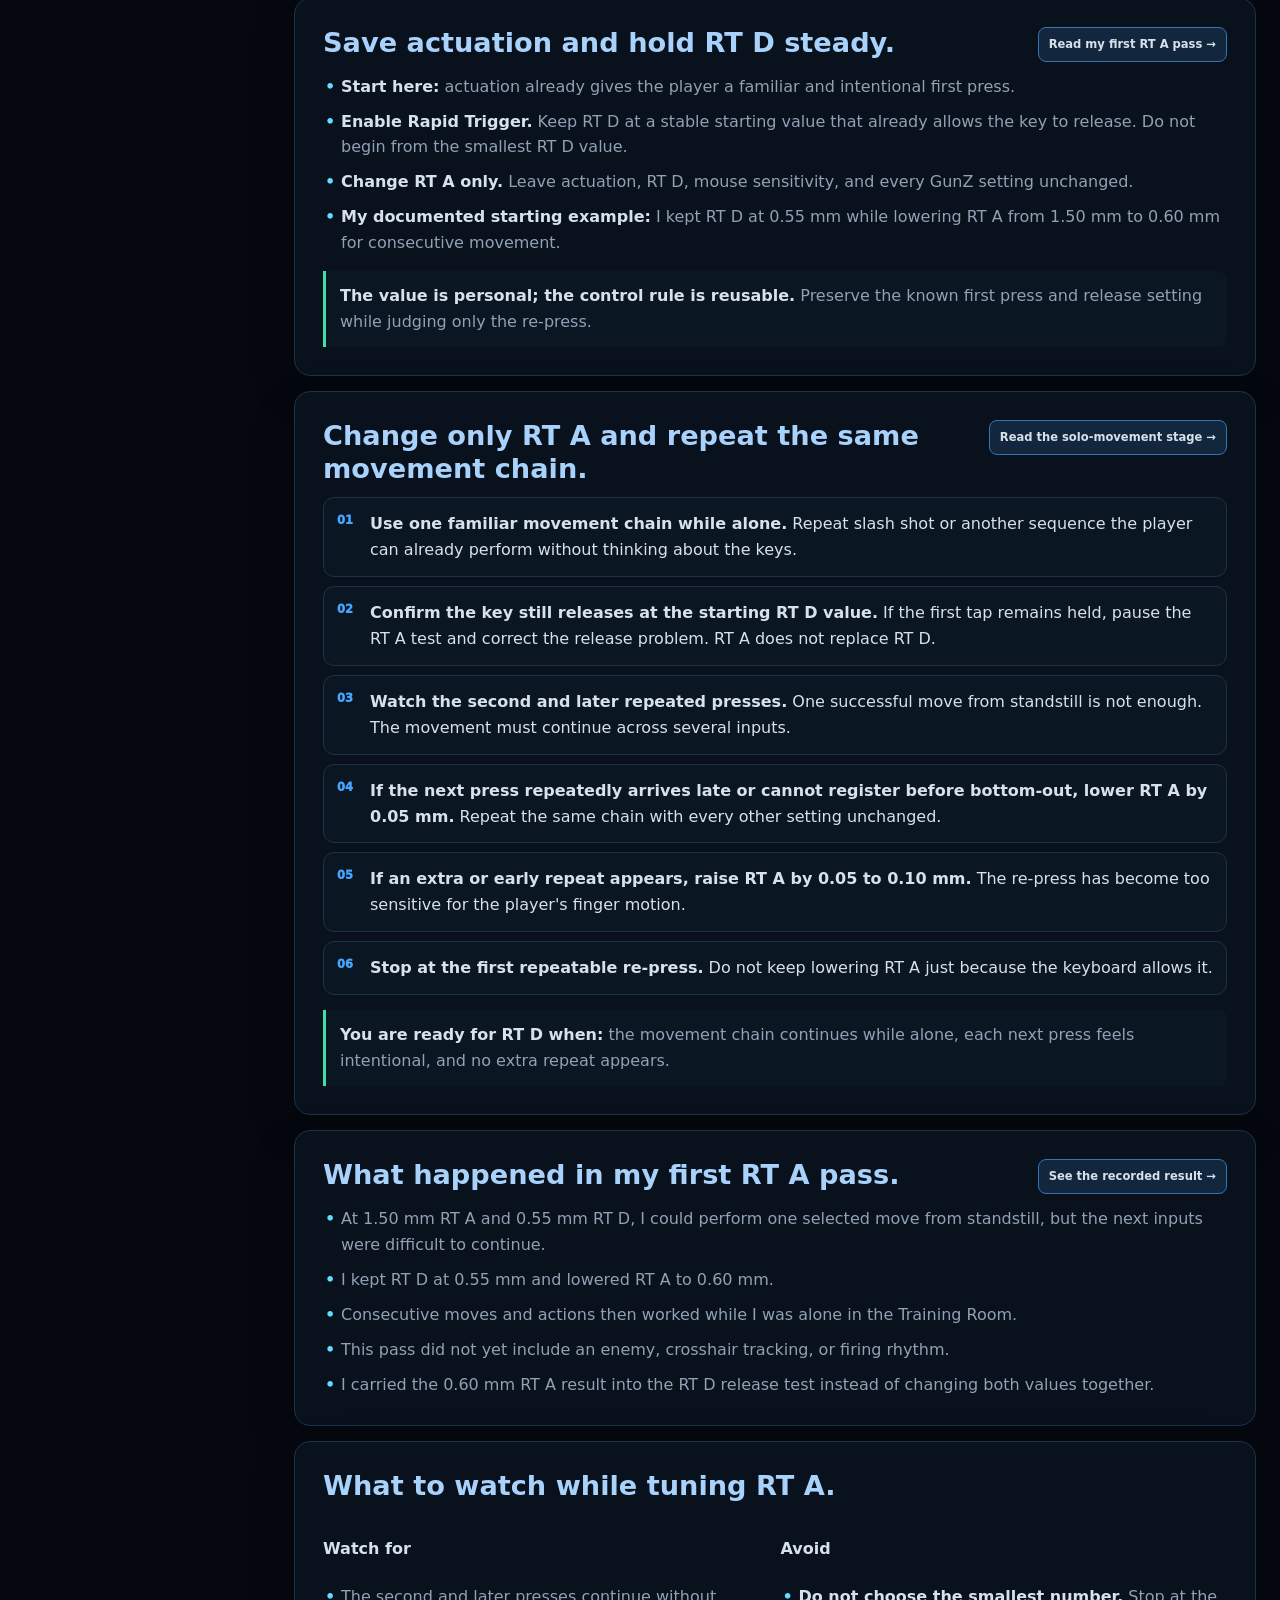
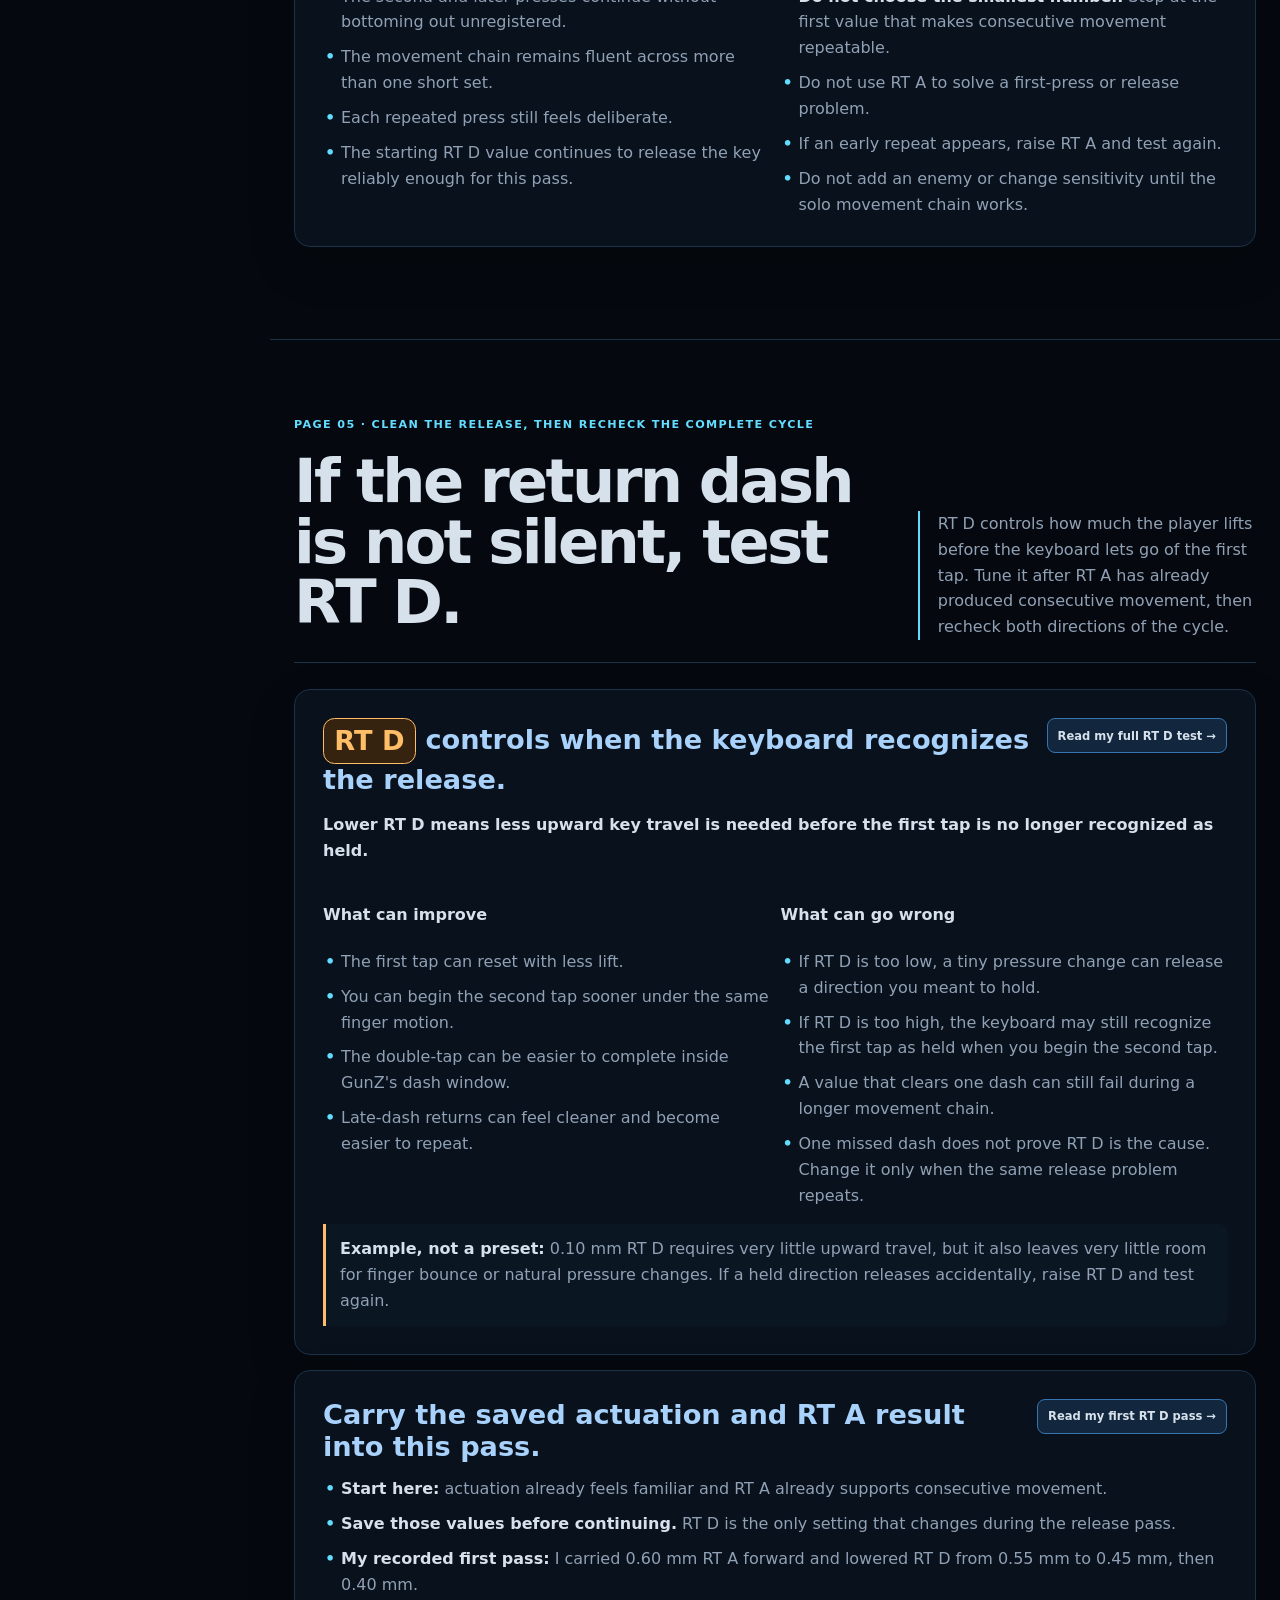
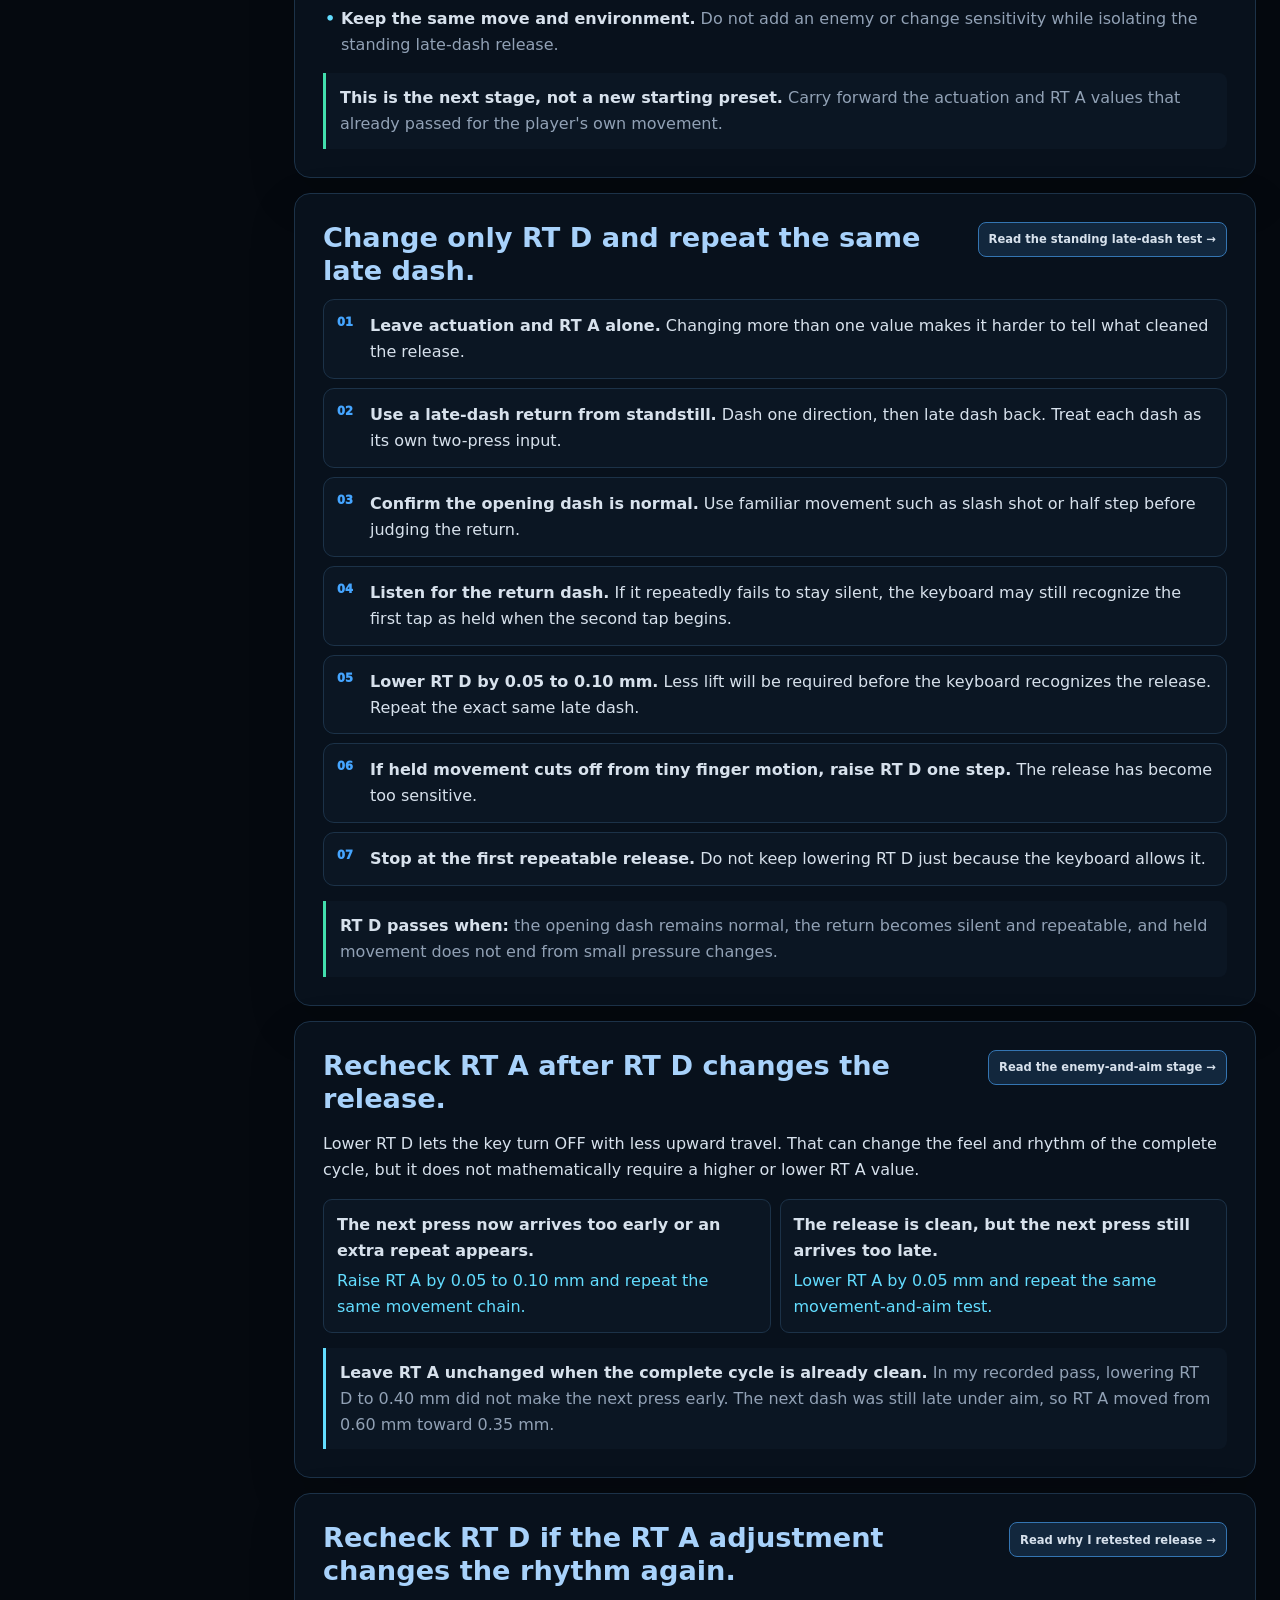
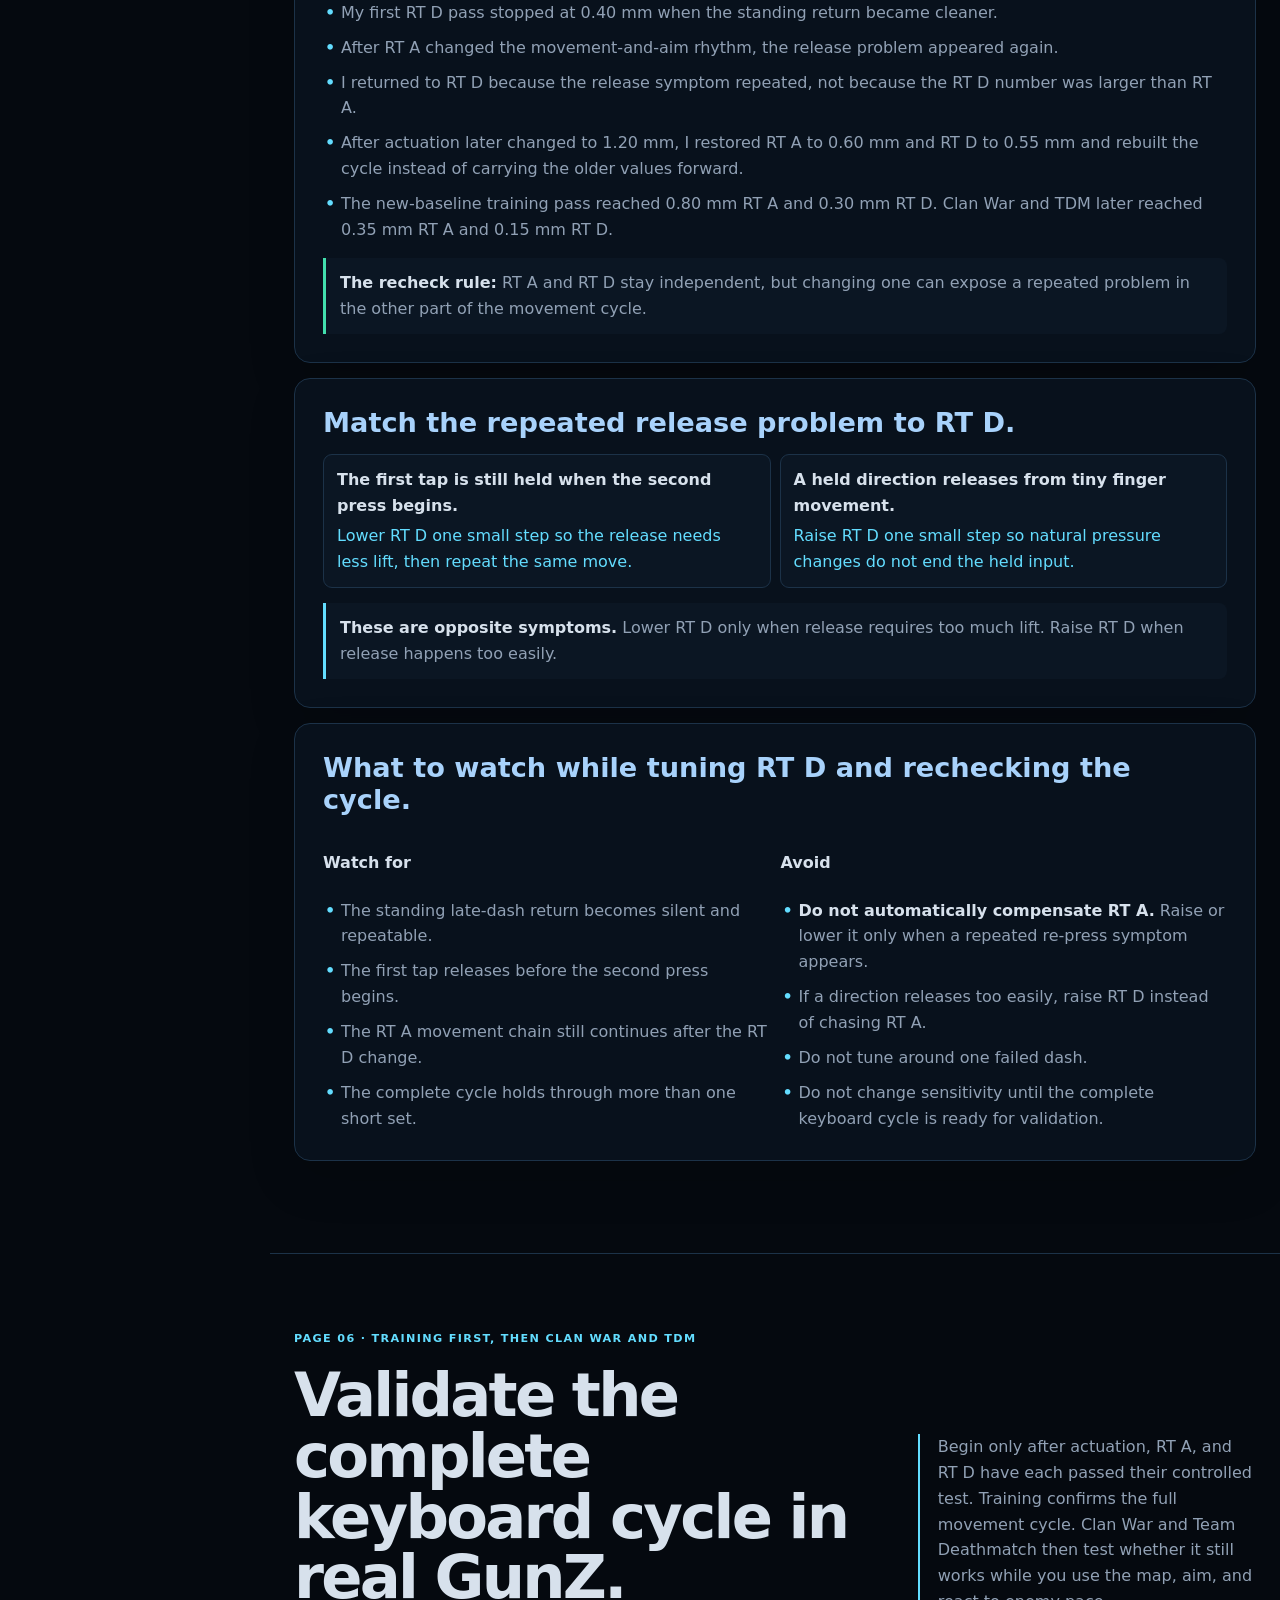
==== commit b07b2f1f: "Publish Revision 2.7.1 public voice update Align the guide, research notebook, cycle tester, and rep" ====
--- a/index.html
+++ b/index.html
@@ -1,325 +1,325 @@
-<!doctype html>
-<html lang="en" data-theme="dark">
-<head>
-  <meta charset="utf-8">
-  <meta name="viewport" content="width=device-width, initial-scale=1">
-  <link rel="canonical" href="https://gunz-rt.netlify.app/">
-  <meta name="description" content="A GunZ-first Rapid Trigger guide for establishing actuation, tuning RT A re-press travel, cleaning RT D release travel, and validating the complete movement cycle.">
-  <meta name="theme-color" content="#05080d">
-  <meta name="author" content="Hypnatiq">
-  <meta property="og:type" content="website">
-  <meta property="og:site_name" content="Rapid Trigger for GunZ">
-  <meta property="og:title" content="Rapid Trigger for GunZ">
-  <meta property="og:description" content="Start with a familiar actuation point, then tune RT A and RT D from the GunZ movement you already know.">
-  <meta property="og:url" content="https://gunz-rt.netlify.app/">
-  <meta property="og:image" content="https://gunz-rt.netlify.app/social-preview.png">
-  <link rel="icon" href="favicon.png" type="image/png">
-  <link rel="stylesheet" href="site.css?v=2.7.0">
-  <title>Rapid Trigger for GunZ</title>
-</head>
-<body>
-  <a class="skip-link" href="#main" data-i18n="skip">Skip to the guide</a>
-
-  <header class="site-header" id="top">
-    <button class="menu-button" id="menuToggle" type="button" aria-label="Open guide contents" aria-expanded="false">☰</button>
-    <a class="brand" href="#home" aria-label="Rapid Trigger for GunZ home">
-      <img class="brand-mark" src="favicon.png" alt="">
-      <span><strong>Rapid Trigger for GunZ</strong><small data-i18n="brandSub">Build · Test · Refine</small></span>
-    </a>
-    <div class="progress-track" aria-hidden="true"><span id="progressFill"></span></div>
-    <div class="header-tools">
-      <label class="sr-only" for="languageSelect" data-i18n="languageLabel">Language</label>
-      <select class="language-select" id="languageSelect" aria-label="Language">
-        <option value="en">English</option><option value="es">Español</option><option value="es-PE">Español (Perú)</option><option value="pt-BR">Português (Brasil)</option><option value="es-VE">Español (Venezuela)</option><option value="ko">한국어</option><option value="ja">日本語</option><option value="zh-CN">简体中文</option>
-      </select>
-      <button class="theme-toggle" id="themeToggle" type="button" aria-label="Switch theme">Light</button>
-      <span class="page-indicator" id="pageIndicator">Page 01 / 10</span>
-    </div>
-  </header>
-
-  <aside class="guide-nav" id="guideNav" aria-label="Guide contents">
-    <p class="nav-title" data-i18n="guideContents">Guide contents</p>
-    <a href="#home"><span>01</span><b data-i18n="navHome">Start here</b></a>
-    <a href="#plain"><span>02</span><b data-i18n="navPlain">One dash + key travel</b></a>
-    <a href="#base"><span>03</span><b data-i18n="navBase">Tune actuation</b></a>
-    <a href="#rta"><span>04</span><b data-i18n="navGunz">Tune RT A</b></a>
-    <a href="#rtd"><span>05</span><b data-i18n="navRtd">Tune RT D</b></a>
-    <a href="#test"><span>06</span><b data-i18n="navTest">Validate</b></a>
-    <a href="#tester"><span>07</span><b data-i18n="navTester">Cycle tester</b></a>
-    <a href="#troubleshoot"><span>08</span><b data-i18n="navTrouble">Troubleshooting</b></a>
-    <a href="#glossary"><span>09</span><b data-i18n="navGlossary">Glossary</b></a>
-    <a href="#evidence"><span>10</span><b data-i18n="navEvidence">Sources & help</b></a>
-    <a class="rail-page-link remember-position" href="research-notebook.html" data-i18n="openNotebook">Open the Research Notebook</a>
-    <div class="side-note">
-      <strong data-i18n="readColors">Read the colors.</strong>
-      <span class="side-note-intro" data-i18n="colorIntro">Select a colored term for a short definition without leaving your place.</span>
-      <div class="color-key">
-        <div class="color-key-item"><span class="term-link term-tech">Keyboard term</span><small>Switch motion or actuation</small></div>
-        <div class="color-key-item"><span class="term-link term-guide">Guide term</span><small>A practical label used here</small></div>
-        <div class="color-key-item"><span class="term-link term-a">RT A · Activate</span><small>Downward re-press travel</small></div>
-        <div class="color-key-item"><span class="term-link term-d">RT D · Deactivate</span><small>Upward release travel</small></div>
-      </div>
-    </div>
-  </aside>
-
-  <div class="section-banner" id="sectionBanner" aria-hidden="true">
-    <div class="section-banner-inner"><b id="bannerPage">Page 01</b><span id="bannerTitle">Home</span><a href="#top">Section start ↑</a></div>
-  </div>
-
-  <main class="guide-main" id="main">
-    <section class="hero tracked-section" id="home" data-page="01" data-title="Home">
-      <div class="hero-inner">
-        <div class="site-hero-grid">
-          <div class="hero-lead">
-            <span class="version-stamp">Revision 2.7</span>
-            <span class="eyebrow" data-i18n="heroEye">A GunZ movement guide</span>
-            <h1 data-i18n-html="heroTitle">Tune Rapid Trigger<br><span>for the way you move in GunZ.</span></h1>
-            <p class="lede" data-i18n="heroLead">Start with the slash shot, late dash, PPQ, or GDHS movement chain that continues to fail. This guide helps you test whether keyboard travel is contributing to the failure, then adjust the right setting to make your movement cleaner and more consistent.</p>
-            <div class="hero-actions">
-              <a class="button primary" href="#controls" data-i18n="startMethod">Start the GunZ method</a>
-              <a class="button" href="#tester" data-i18n="openTester">Open the cycle tester</a>
-            </div>
-          </div>
-          <aside class="hero-route-card" aria-label="Choose a GunZ testing route">
-            <span class="route-kicker">Choose the problem you feel</span>
-            <h2>Start with what went wrong in GunZ.</h2>
-            <p>You do not need to read like an engineer. Start with what your character is doing.</p>
-            <nav class="route-links" aria-label="Quick GunZ routes">
-              <a href="#base"><b>01</b><span>The first press feels unfamiliar</span><i>→</i></a>
-              <a href="#rta"><b>02</b><span>My next dash breaks my shot rhythm</span><i>→</i></a>
-              <a href="#rtd"><b>03</b><span>The late dash does not clear</span><i>→</i></a>
-              <a href="#troubleshoot"><b>04</b><span>I know the symptom, not the cause</span><i>→</i></a>
-            </nav>
-            <div class="hero-result"><span>Latest FGunz checkpoint</span><strong>0.60 mm actuation · 0.15 mm RT A · 0.25 mm RT D</strong></div>
-          </aside>
-        </div>
-        <article class="panel control-intro" id="controls"><h3 data-i18n="threeJobs">Tune three settings in this order.</h3>
-          <div class="grid-3">
-            <div class="mini-card"><button class="term-link term-tech" data-term="actuation">Actuation</button><p><strong data-i18n="inGunz">In GunZ:</strong> how far you press a fully released key before the first tap is sent.</p><p><strong data-i18n="official">Keyboard behavior:</strong> the fixed depth where the keyboard first reports the key as pressed.</p><a class="detail-button remember-position" href="research-notebook.html#stage-actuation">See why I changed actuation →</a></div>
-            <div class="mini-card"><button class="term-link term-a" data-term="rta">RT A · Activate</button><p><strong data-i18n="inGunz">In GunZ:</strong> how much you press down again before the second tap, or a later repeated tap, is sent.</p><p><strong data-i18n="official">Keyboard behavior:</strong> the downward distance that starts the next press after your finger changes direction.</p><a class="detail-button remember-position" href="research-notebook.html#stage-rta">See how I tested RT A →</a></div>
-            <div class="mini-card"><button class="term-link term-d" data-term="rtd">RT D · Deactivate</button><p><strong data-i18n="inGunz">In GunZ:</strong> how much you lift before the keyboard stops recognizing the first tap as held.</p><p><strong data-i18n="official">Keyboard behavior:</strong> the upward distance that makes the keyboard report the active key as released.</p><a class="detail-button remember-position" href="research-notebook.html#stage-rtd">See how I tested RT D →</a></div>
-          </div>
-          <p class="callout good"><strong>Tuning order:</strong> preserve a familiar first press with actuation, tune RT A until consecutive movement works, then tune RT D until the standing late-dash release clears cleanly.</p>
-          <p class="callout amber" data-i18n-html="distanceNotTime"><strong>These values are distances in millimeters, not timing values.</strong> A smaller distance can happen sooner under the same finger motion, but the real time still depends on your hand, keyboard scanning, game, and connection.</p>
-        </article>
-        <div class="gunz-path" aria-label="GunZ test path">
-          <article><b>01 · Actuation</b><strong>Preserve the familiar first press</strong><span>Test with Rapid Trigger OFF before changing the repeat cycle.</span><a class="detail-button path-action" href="#base" data-i18n="visitActuation">Visit Actuation →</a></article>
-          <article><b>02 · RT A</b><strong>Continue the movement</strong><span>Make the next dash or action repeat while moving alone.</span><a class="detail-button path-action" href="#rta" data-i18n="visitRta">Visit RT A →</a></article>
-          <article><b>03 · RT D</b><strong>Clean the late-dash release</strong><span>Clear the first tap without making held movement unstable.</span><a class="detail-button path-action" href="#rtd" data-i18n="visitRtd">Visit RT D →</a></article>
-          <article><b>04 · Validation</b><strong>Keep what still works</strong><span>Confirm the complete cycle in training, Clan War, and TDM.</span><a class="detail-button path-action" href="#test" data-i18n="visitValidation">Visit Validation →</a></article>
-        </div>
-        <p class="note" data-i18n-html="homeScope"><strong>This guide focuses on Hall Effect keyboard tuning.</strong> It shows how to adjust a Hall Effect keyboard, such as a Wooting, for cleaner and more efficient movement in GunZ. My current GunZ settings and full testing process are recorded in the Research Notebook.</p>
-        <p class="callout amber"><strong>Testing conditions:</strong> every saved setting, checkpoint, and movement result in this guide was tested only in FreeStyle GunZ. Steam GunZ has not been tested yet, so this guide does not claim that the same values are validated there.</p>
-        <aside class="next-callout"><div><span>Revision 2.7 personal configuration</span><h3>See the exact setup behind my current FGunz checkpoint.</h3><p>Open my keyboard, FreeStyle GunZ, mouse, sensitivity, and crosshair record without leaving the public tuning method behind.</p></div><div class="scope-actions"><a class="button primary" href="hanz-fgunz-settings.html">Open my FGunz settings</a><a class="button" href="hanz-archive-vault.html">Open my Archive Vault</a></div></aside>
-      </div>
-    </section>
-
-    <section class="chapter tracked-section" id="plain" data-page="02" data-title="One dash + key travel">
-      <div class="chapter-inner">
-        <header class="chapter-header"><span class="kicker">Page 02 · One dash and the key travel behind it</span><h2 data-i18n="plainTitle">Follow one dash from the first press to the second press.</h2><p data-i18n="plainIntro">Begin with the movement the player already knows. One dash uses a first press, a recognized release, and a second press. Actuation begins that cycle; Rapid Trigger changes what can happen after it.</p></header>
-        <div class="player-first">
-          <article class="gunz-layer"><span class="layer-label">What you do in GunZ</span><h3>Press one direction twice to create one dash.</h3><p>A dash back still needs its own double-tap. You still perform both taps yourself. Rapid Trigger only changes how far you need to lift and press the key between them.</p><div class="move-tags"><span>First tap</span><span>Release</span><span>Second tap</span><span>Dash</span></div></article>
-          <article class="technical-layer"><span class="layer-label">How the tuning order connects to the key cycle</span><h3>Preserve the first press, build the re-press, then clean the release.</h3><p>Actuation establishes the familiar first tap. RT A is tuned next so consecutive presses can continue. RT D is tuned after that to reduce the upward travel that clears the first tap. During the physical key motion, the RT D release still happens before the RT A re-press.</p></article>
-        </div>
-        <div class="merged-chapter-continuation" id="cycle">
-        <header class="subsection-header"><span class="layer-label">Continue with one directional double tap</span><h2 data-i18n="cycleTitle">See the key cycle behind one GunZ dash.</h2><p data-i18n="cycleIntro">This diagram follows one directional key through the two taps of a dash: first tap, release, second tap.</p></header>
-        <article class="panel stack-card">
-          <span class="layer-label">GunZ move first</span>
-          <h3>Press one direction once, release it, then press that same direction again.</h3>
-          <p class="section-bridge"><strong>Those two taps and the release between them must finish within a short input window.</strong> The OpenGunZ client source sets the full press, release, press sequence to 0.2 seconds, or 200 milliseconds. A private server can change its client code, so 200 ms is a documented GunZ-source reference, not a guaranteed measurement for every server.</p>
-          <p class="callout amber"><strong>Why Rapid Trigger matters inside that window:</strong> after the first tap, RT D can make the keyboard recognize the release with less upward key travel. Once you reverse the key, RT A can make the keyboard recognize the second tap with less downward travel. This reduces the physical distance your finger must cover. It does not increase GunZ's dash window.</p>
-          <div class="cycle">
-            <div><b>01</b><strong>First tap is recognized</strong><span>The directional key crosses its actuation point.</span></div>
-            <div><b>02</b><strong>The key remains held</strong><span>The keyboard keeps recognizing the key while you continue pressing.</span></div>
-            <div><b>03 · RT D</b><strong>First tap is released</strong><span>The key moves upward by the selected RT D distance, and the keyboard stops recognizing it as held.</span></div>
-            <div><b>04</b><strong>Key travel reverses</strong><span>Your finger stops lifting and starts pressing the same key again.</span></div>
-            <div><b>05 · RT A</b><strong>Second tap is recognized</strong><span>The same key moves down by the selected RT A distance.</span></div>
-          </div>
-          <p class="callout" data-i18n-html="cycleRule"><strong>Plain rule:</strong> actuation sends the first tap, RT D controls how much you lift before the keyboard recognizes its release, and RT A controls how much you press again before the keyboard sends the second tap.</p>
-          <p class="reference-note"><strong>Timing source:</strong> <a href="https://github.com/TriForceX/OpenGunZ/blob/master/src/Gunz/ZGameInput.cpp#L31-L55" target="_blank" rel="noopener">OpenGunZ · ZGameInput.cpp, directional sequence and 0.2-second limit ↗</a></p>
-        </article>
-        </div>
-        <article class="panel stack-card">
-          <span class="layer-label" data-i18n="readerQuestionLabel">Common player question</span>
-          <h3 data-i18n="readerQuestionTitle">Why do I keep tumbling even though I know the move?</h3>
-          <p data-i18n="readerQuestionCause">Knowing the movement does not guarantee that every press is released and recognized cleanly. If the keyboard still recognizes the first tap as held when you begin the second tap, GunZ may not receive the input sequence you intended.</p>
-          <p data-i18n="readerQuestionRole">Rapid Trigger reduces the key travel needed between those inputs. It does not perform the movement for you or prove that every mistake comes from the keyboard. It gives you shorter, adjustable release and re-press distances to test.</p>
-          <p class="callout good" data-i18n-html="readerQuestionTest"><strong>Keep your familiar GunZ settings, binds, mouse, and movement unchanged at first.</strong> The goal is to make the way you already play cleaner and more repeatable, not to relearn everything at once.</p>
-        </article>
-        <article class="panel stack-card transition-example" id="mechanical-to-he">
-          <div class="card-title-row"><div><span class="layer-label">Mechanical-to-Hall Effect actuation comparison</span><h3>Compare the same 2.00 mm actuation and 4.00 mm travel.</h3></div></div>
-          <p class="transition-intro"><strong>Cherry MX Red comes first because it supplies the familiar fixed reference.</strong> The Hall Effect side uses a Wooting-compatible Lekker V2 L60, a medium linear 40-60 gf switch with the same 4.00 mm total travel. Its actuation is set to 2.00 mm for this comparison. The switches do not have identical force curves or reset behavior; the shared values isolate where the first input begins.</p>
-          <div class="transition-columns">
-            <section class="travel-card mechanical-travel"><span class="travel-label">CHERRY MX RED · MECHANICAL</span><h4>Ducky One 2 · fixed first-press point</h4><div class="value-line"><b>2.00 mm actuation</b><span>4.00 mm total travel</span></div><ol class="travel-sequence"><li><b>Begin at 0.00 mm:</b> the key is fully released and OFF.</li><li><b>Press to 2.00 mm:</b> the fixed mechanical contact sends the first input.</li><li><b>Continue to 4.00 mm:</b> the key bottoms out and remains ON.</li><li><b>Lift back through its fixed reset behavior:</b> the switch turns OFF before another press can be recognized.</li><li><b>Press through 2.00 mm again:</b> the next input turns ON at the same fixed point.</li></ol><p><strong>What is fixed:</strong> the switch construction determines where the input actuates and resets. Software does not move the Cherry MX Red contact point.</p></section>
-            <section class="travel-card he-travel"><span class="travel-label">LEKKER V2 L60 · HALL EFFECT</span><h4>Wooting-compatible · configured to the same first press</h4><div class="value-line"><b>2.00 mm actuation</b><span>4.00 mm total travel</span></div><ol class="travel-sequence"><li><b>Begin at 0.00 mm:</b> the key is fully released and OFF.</li><li><b>Press to the configured 2.00 mm point:</b> the keyboard sends the first input at the familiar depth.</li><li><b>Continue to 4.00 mm:</b> the key bottoms out and remains ON.</li><li><b>With Rapid Trigger OFF, lift through the configured actuation boundary:</b> the keyboard recognizes the release.</li><li><b>Press through 2.00 mm again:</b> the next input turns ON at the same configured point.</li></ol><p><strong>What becomes adjustable:</strong> the Hall sensor continuously measures key position, so software can move the actuation point without changing the physical switch.</p></section>
-          </div>
-          <p class="note warning"><strong>Same values do not mean identical switches.</strong> This comparison matches actuation depth and total travel so the first press is easy to understand. Spring force, force curve, housing, calibration, reset behavior, and bottom-out feel can still differ.</p>
-          <p class="callout good"><strong>Actuation is the first-press anchor.</strong> Rapid Trigger will later shorten the release and re-press cycle, but the player can keep the familiar 2.00 mm first press until testing shows a reason to change it.</p>
-        </article>
-        <aside class="next-callout"><div><span>End of the key-travel explanation</span><h3>Choose one familiar actuation point next.</h3><p>Use the comparison tool to watch both switches move, or continue into the practical GunZ and typing test.</p></div><div class="next-callout-actions"><a class="button primary" href="#base">Continue to actuation →</a><a class="button" href="rapid-trigger-cycle-tester.html?v=2.7.0&amp;mode=transition" target="_blank" rel="noopener">Compare both key travels ↗</a></div></aside>
-      </div>
-    </section>
-
-    <section class="chapter tracked-section" id="base" data-page="03" data-title="Tune actuation">
-      <div class="chapter-inner">
-        <header class="chapter-header"><span class="kicker">Page 03 · Establish one familiar first press</span><h2 data-i18n="baseTitle">Choose one actuation point for GunZ and everyday typing.</h2><p data-i18n="baseIntro">Begin from a switch or actuation value the player already knows. Test with Rapid Trigger OFF, adjust only when a repeated problem appears, and keep one profile that works everywhere.</p></header>
-        <article class="panel stack-card"><div class="card-title-row"><h3>Build from the keyboard the player already knows.</h3><a class="detail-button remember-position" href="research-notebook.html#stage-actuation">Read why I changed actuation →</a></div><ul class="brief-list"><li><strong>If the previous switch is known, begin near its documented actuation depth.</strong> A Cherry MX Red reference begins at a nominal 2.00 mm first press.</li><li><strong>If the previous value is unknown, begin from the current comfortable profile.</strong> Do not force a new shallow value before learning how the player already presses.</li><li><strong>Mimic the familiar first press, not the entire old switch.</strong> Spring force, bottom-out, reset behavior, calibration, and key feel can still differ.</li><li><strong>Keep the GunZ setup fixed.</strong> Do not change keys, sensitivity, resolution, FOV, camera distance, crosshair, or client while establishing the keyboard baseline.</li></ul><p class="callout good"><strong>The first goal is familiarity.</strong> Rapid Trigger should be introduced as a repeat-cycle feature, not as a reason to relearn the first press.</p></article>
-        <article class="panel stack-card"><div class="card-title-row"><h3>Test actuation with Rapid Trigger OFF.</h3><a class="detail-button remember-position" href="research-notebook.html#stage-standstill">Read my first movement check →</a></div><ol class="steps"><li><strong>Start from a clean Hall Effect profile and save a copy.</strong> Use only actuation for this pass. Leave Rapid Trigger, SOCD, DKS, Mod Tap, and analog movement OFF.</li><li><strong>Test the first press from a fully released key.</strong> Perform one familiar dash or action from rest. Repeat it enough times to separate one mistake from a repeated problem.</li><li><strong>Test the complete RT-OFF keyboard behavior in GunZ.</strong> Use one repeatable route, such as moving from one Town spawn toward the other with natural double taps. This checks familiarity with the full fixed press-and-release cycle; it does not claim actuation caused every result.</li><li><strong>Type normally for several minutes.</strong> Use the same posture and pressure you use every day. Watch for accidental letters, repeated letters, missed presses, or the need to type more carefully.</li><li><strong>If the first press repeatedly feels too deep or late, lower actuation by 0.10 mm and repeat both tests.</strong> If resting pressure creates inputs, raise actuation by 0.10 mm.</li><li><strong>Stop when the same value feels familiar and intentional in GunZ and normal typing.</strong> Save that actuation value before enabling Rapid Trigger.</li></ol><p class="callout good"><strong>Actuation passes when:</strong> the player starts movement naturally, clears the RT-OFF route with familiar double taps, and types normally without accidental or missed inputs.</p></article>
-        <article class="panel stack-card"><h3>Keep one profile as the goal.</h3><div class="grid-2"><div><h4>GunZ pass</h4><ul class="brief-list"><li>The first press begins when intended from a fully released key.</li><li>The player can cross the same route without changing hand posture.</li><li>The result repeats across more than one short set.</li></ul></div><div><h4>Typing pass</h4><ul class="brief-list"><li>Normal typing does not create accidental or repeated letters.</li><li>Expected letters do not require extra pressure.</li><li>The player does not need a separate typing actuation value.</li></ul></div></div><p class="note warning"><strong>If either side fails, the actuation point is not finished.</strong> This method aims for one everyday profile that can type normally and play GunZ before Rapid Trigger is added.</p></article>
-        <article class="panel stack-card"><h3>Keep the saved actuation when Rapid Trigger turns ON.</h3><p><strong>With Rapid Trigger OFF:</strong> actuation sets the first press, and the keyboard uses its fixed release behavior before another press can register.</p><p><strong>With Rapid Trigger ON:</strong> the saved actuation still sets the first press from a fully released key. After that first press, RT D controls the release and RT A controls the next press after the key reverses direction.</p><p>Work only with actuation, RT A, and RT D. Keep actuation fixed, tune RT A for consecutive movement, then tune RT D for the release.</p><p class="callout" data-i18n-html="keepPlayingBase"><strong>Do not relearn everything at once.</strong> Keep the playing base you already have and change only the keyboard value connected to the repeated input problem.</p></article>
-        <aside class="next-callout"><div><span>End of the actuation pass</span><h3>Keep this value fixed and tune RT A next.</h3><p>The first press now works in GunZ and normal typing. Rapid Trigger can be introduced without replacing that familiar actuation point.</p></div><a class="button primary" href="#rta">Continue to RT A →</a></aside>
-      </div>
-    </section>
-
-    <section class="chapter tracked-section" id="rta" data-page="04" data-title="Tune RT A">
-      <div class="chapter-inner">
-        <header class="chapter-header"><span class="kicker">Page 04 · Build the next press</span><h2 data-i18n="rtaTitlePage">Tune RT A until consecutive movement works naturally.</h2><p data-i18n="rtaIntro">RT A controls how far the player presses down after reversing before the keyboard recognizes the next tap. Tune it while actuation stays saved and RT D remains at a stable starting value.</p></header>
-        <article class="panel stack-card" id="tradeoffs"><div class="card-title-row"><h3><button class="term-link term-a" type="button" data-term="rta">RT A</button> controls when the keyboard recognizes the next tap.</h3><a class="detail-button remember-position" href="research-notebook.html#stage-rta">Read my full RT A test →</a></div><p><strong>Lower RT A means less downward key travel is needed after you reverse the key and press it again.</strong></p><div class="grid-2"><div><h4>What can improve</h4><ul class="check-list"><li>The second tap or later repeated tap can be recognized with less downward travel.</li><li>Repeated movement can continue with less finger motion.</li><li>The next dash can stay closer to the firing moment you expect during slash shot.</li><li>Movement can feel cleaner when the keyboard keeps up with your intended rhythm.</li></ul></div><div><h4>What can go wrong</h4><ul class="check-list"><li>If RT A is too low, a small bounce or unplanned re-press can create an early repeat.</li><li>If RT A is too high, the next dash can arrive after the firing moment you expected.</li><li>A faster movement rhythm can feel wrong if your aim has not adjusted to it.</li><li>A value that works in training can still fail when an opponent changes your pace and attention.</li></ul></div></div><p class="note warning"><strong>The smallest number is not the goal.</strong> Keep the least re-press travel that remains intentional and repeatable.</p></article>
-        <article class="panel stack-card"><div class="card-title-row"><h3>Save actuation and hold RT D steady.</h3><a class="detail-button remember-position" href="research-notebook.html#stage-solo">Read my first RT A pass →</a></div><ul class="brief-list"><li><strong>Start here:</strong> actuation already gives the player a familiar and intentional first press.</li><li><strong>Enable Rapid Trigger.</strong> Keep RT D at a stable starting value that already allows the key to release. Do not begin from the smallest RT D value.</li><li><strong>Change RT A only.</strong> Leave actuation, RT D, mouse sensitivity, and every GunZ setting unchanged.</li><li><strong>My documented starting example:</strong> I kept RT D at 0.55 mm while lowering RT A from 1.50 mm to 0.60 mm for consecutive movement.</li></ul><p class="callout good"><strong>The value is personal; the control rule is reusable.</strong> Preserve the known first press and release setting while judging only the re-press.</p></article>
-        <article class="panel stack-card"><div class="card-title-row"><h3>Change only RT A and repeat the same movement chain.</h3><a class="detail-button remember-position" href="research-notebook.html#stage-solo">Read the solo-movement stage →</a></div><ol class="steps"><li><strong>Use one familiar movement chain while alone.</strong> Repeat slash shot or another sequence the player can already perform without thinking about the keys.</li><li><strong>Confirm the key still releases at the starting RT D value.</strong> If the first tap remains held, pause the RT A test and correct the release problem. RT A does not replace RT D.</li><li><strong>Watch the second and later repeated presses.</strong> One successful move from standstill is not enough. The movement must continue across several inputs.</li><li><strong>If the next press repeatedly arrives late or cannot register before bottom-out, lower RT A by 0.05 mm.</strong> Repeat the same chain with every other setting unchanged.</li><li><strong>If an extra or early repeat appears, raise RT A by 0.05 to 0.10 mm.</strong> The re-press has become too sensitive for the player's finger motion.</li><li><strong>Stop at the first repeatable re-press.</strong> Do not keep lowering RT A just because the keyboard allows it.</li></ol><p class="callout good"><strong>You are ready for RT D when:</strong> the movement chain continues while alone, each next press feels intentional, and no extra repeat appears.</p></article>
-        <article class="panel stack-card"><div class="card-title-row"><h3>What happened in my first RT A pass.</h3><a class="detail-button remember-position" href="research-notebook.html#stage-solo">See the recorded result →</a></div><ul class="brief-list"><li>At 1.50 mm RT A and 0.55 mm RT D, I could perform one selected move from standstill, but the next inputs were difficult to continue.</li><li>I kept RT D at 0.55 mm and lowered RT A to 0.60 mm.</li><li>Consecutive moves and actions then worked while I was alone in the Training Room.</li><li>This pass did not yet include an enemy, crosshair tracking, or firing rhythm.</li><li>I carried the 0.60 mm RT A result into the RT D release test instead of changing both values together.</li></ul></article>
-        <article class="panel stack-card"><h3>What to watch while tuning RT A.</h3><div class="grid-2"><div><h4>Watch for</h4><ul class="brief-list"><li>The second and later presses continue without bottoming out unregistered.</li><li>The movement chain remains fluent across more than one short set.</li><li>Each repeated press still feels deliberate.</li><li>The starting RT D value continues to release the key reliably enough for this pass.</li></ul></div><div><h4>Avoid</h4><ul class="brief-list"><li><strong>Do not choose the smallest number.</strong> Stop at the first value that makes consecutive movement repeatable.</li><li>Do not use RT A to solve a first-press or release problem.</li><li>If an early repeat appears, raise RT A and test again.</li><li>Do not add an enemy or change sensitivity until the solo movement chain works.</li></ul></div></div></article>
-      </div>
-    </section>
-
-    <section class="chapter tracked-section" id="rtd" data-page="05" data-title="RT D + cycle recheck">
-      <div class="chapter-inner">
-        <header class="chapter-header"><span class="kicker">Page 05 · Clean the release, then recheck the complete cycle</span><h2 data-i18n="rtdTitlePage">If the return dash is not silent, test RT D.</h2><p data-i18n="rtdIntro">RT D controls how much the player lifts before the keyboard lets go of the first tap. Tune it after RT A has already produced consecutive movement, then recheck both directions of the cycle.</p></header>
-        <article class="panel stack-card"><div class="card-title-row"><h3><button class="term-link term-d" type="button" data-term="rtd">RT D</button> controls when the keyboard recognizes the release.</h3><a class="detail-button remember-position" href="research-notebook.html#stage-rtd">Read my full RT D test →</a></div><p><strong>Lower RT D means less upward key travel is needed before the first tap is no longer recognized as held.</strong></p><div class="grid-2"><div><h4>What can improve</h4><ul class="check-list"><li>The first tap can reset with less lift.</li><li>You can begin the second tap sooner under the same finger motion.</li><li>The double-tap can be easier to complete inside GunZ's dash window.</li><li>Late-dash returns can feel cleaner and become easier to repeat.</li></ul></div><div><h4>What can go wrong</h4><ul class="check-list"><li>If RT D is too low, a tiny pressure change can release a direction you meant to hold.</li><li>If RT D is too high, the keyboard may still recognize the first tap as held when you begin the second tap.</li><li>A value that clears one dash can still fail during a longer movement chain.</li><li>One missed dash does not prove RT D is the cause. Change it only when the same release problem repeats.</li></ul></div></div><p class="callout amber"><strong>Example, not a preset:</strong> 0.10 mm RT D requires very little upward travel, but it also leaves very little room for finger bounce or natural pressure changes. If a held direction releases accidentally, raise RT D and test again.</p></article>
-        <article class="panel stack-card"><div class="card-title-row"><h3>Carry the saved actuation and RT A result into this pass.</h3><a class="detail-button remember-position" href="research-notebook.html#stage-rtd">Read my first RT D pass →</a></div><ul class="brief-list"><li><strong>Start here:</strong> actuation already feels familiar and RT A already supports consecutive movement.</li><li><strong>Save those values before continuing.</strong> RT D is the only setting that changes during the release pass.</li><li><strong>My recorded first pass:</strong> I carried 0.60 mm RT A forward and lowered RT D from 0.55 mm to 0.45 mm, then 0.40 mm.</li><li><strong>Keep the same move and environment.</strong> Do not add an enemy or change sensitivity while isolating the standing late-dash release.</li></ul><p class="callout good"><strong>This is the next stage, not a new starting preset.</strong> Carry forward the actuation and RT A values that already passed for the player's own movement.</p></article>
-        <article class="panel stack-card"><div class="card-title-row"><h3>Change only RT D and repeat the same late dash.</h3><a class="detail-button remember-position" href="research-notebook.html#stage-rtd">Read the standing late-dash test →</a></div><ol class="steps"><li><strong>Leave actuation and RT A alone.</strong> Changing more than one value makes it harder to tell what cleaned the release.</li><li><strong>Use a late-dash return from standstill.</strong> Dash one direction, then late dash back. Treat each dash as its own two-press input.</li><li><strong>Confirm the opening dash is normal.</strong> Use familiar movement such as slash shot or half step before judging the return.</li><li><strong>Listen for the return dash.</strong> If it repeatedly fails to stay silent, the keyboard may still recognize the first tap as held when the second tap begins.</li><li><strong>Lower RT D by 0.05 to 0.10 mm.</strong> Less lift will be required before the keyboard recognizes the release. Repeat the exact same late dash.</li><li><strong>If held movement cuts off from tiny finger motion, raise RT D one step.</strong> The release has become too sensitive.</li><li><strong>Stop at the first repeatable release.</strong> Do not keep lowering RT D just because the keyboard allows it.</li></ol><p class="callout good"><strong>RT D passes when:</strong> the opening dash remains normal, the return becomes silent and repeatable, and held movement does not end from small pressure changes.</p></article>
-        <article class="panel stack-card"><div class="card-title-row"><h3>Recheck RT A after RT D changes the release.</h3><a class="detail-button remember-position" href="research-notebook.html#stage-rta">Read the enemy-and-aim stage →</a></div><p>Lower RT D lets the key turn OFF with less upward travel. That can change the feel and rhythm of the complete cycle, but it does not mathematically require a higher or lower RT A value.</p><div class="tuning-decisions"><div><strong>The next press now arrives too early or an extra repeat appears.</strong><span>Raise RT A by 0.05 to 0.10 mm and repeat the same movement chain.</span></div><div><strong>The release is clean, but the next press still arrives too late.</strong><span>Lower RT A by 0.05 mm and repeat the same movement-and-aim test.</span></div></div><p class="callout"><strong>Leave RT A unchanged when the complete cycle is already clean.</strong> In my recorded pass, lowering RT D to 0.40 mm did not make the next press early. The next dash was still late under aim, so RT A moved from 0.60 mm toward 0.35 mm.</p></article>
-        <article class="panel stack-card"><div class="card-title-row"><h3>Recheck RT D if the RT A adjustment changes the rhythm again.</h3><a class="detail-button remember-position" href="research-notebook.html#stage-rtd-retest">Read why I retested release →</a></div><ul class="brief-list"><li>My first RT D pass stopped at 0.40 mm when the standing return became cleaner.</li><li>After RT A changed the movement-and-aim rhythm, the release problem appeared again.</li><li>I returned to RT D because the release symptom repeated, not because the RT D number was larger than RT A.</li><li>After actuation later changed to 1.20 mm, I restored RT A to 0.60 mm and RT D to 0.55 mm and rebuilt the cycle instead of carrying the older values forward.</li><li>The new-baseline training pass reached 0.80 mm RT A and 0.30 mm RT D. Clan War and TDM later reached 0.35 mm RT A and 0.15 mm RT D.</li></ul><p class="callout good"><strong>The recheck rule:</strong> RT A and RT D stay independent, but changing one can expose a repeated problem in the other part of the movement cycle.</p></article>
-        <article class="panel stack-card"><h3>Match the repeated release problem to RT D.</h3><div class="tuning-decisions"><div><strong>The first tap is still held when the second press begins.</strong><span>Lower RT D one small step so the release needs less lift, then repeat the same move.</span></div><div><strong>A held direction releases from tiny finger movement.</strong><span>Raise RT D one small step so natural pressure changes do not end the held input.</span></div></div><p class="callout"><strong>These are opposite symptoms.</strong> Lower RT D only when release requires too much lift. Raise RT D when release happens too easily.</p></article>
-        <article class="panel stack-card"><h3>What to watch while tuning RT D and rechecking the cycle.</h3><div class="grid-2"><div><h4>Watch for</h4><ul class="brief-list"><li>The standing late-dash return becomes silent and repeatable.</li><li>The first tap releases before the second press begins.</li><li>The RT A movement chain still continues after the RT D change.</li><li>The complete cycle holds through more than one short set.</li></ul></div><div><h4>Avoid</h4><ul class="brief-list"><li><strong>Do not automatically compensate RT A.</strong> Raise or lower it only when a repeated re-press symptom appears.</li><li>If a direction releases too easily, raise RT D instead of chasing RT A.</li><li>Do not tune around one failed dash.</li><li>Do not change sensitivity until the complete keyboard cycle is ready for validation.</li></ul></div></div></article>
-      </div>
-    </section>
-
-    <section class="chapter tracked-section" id="test" data-page="06" data-title="Validate in GunZ">
-      <div class="chapter-inner">
-        <header class="chapter-header"><span class="kicker">Page 06 · Training first, then Clan War and TDM</span><h2 data-i18n="testTitle">Validate the complete keyboard cycle in real GunZ.</h2><p data-i18n="testIntro">Begin only after actuation, RT A, and RT D have each passed their controlled test. Training confirms the full movement cycle. Clan War and Team Deathmatch then test whether it still works while you use the map, aim, and react to enemy pace.</p></header>
-        <article class="panel stack-card"><div class="card-title-row"><h3>Pass 1 · Controlled movement</h3><a class="detail-button remember-position" href="research-notebook.html#stage-solo">See my controlled result →</a></div><ol class="steps"><li>Load the saved actuation, RT A, and RT D result.</li><li>Confirm one first press from a fully released key still feels intentional.</li><li>Repeat the familiar movement chain while alone.</li><li>Repeat the standing late-dash return and confirm the release remains clean.</li><li>Run the same short set more than once before treating the result as a pass.</li><li>If one symptom repeats, return only to the setting that controls that part of the cycle.</li></ol></article>
-        <article class="panel stack-card"><div class="card-title-row"><h3>Pass 2 · Clan War or Team Deathmatch</h3><a class="detail-button remember-position" href="research-notebook.html#stage-final-retune">See my real-match result →</a></div><ol class="steps"><li>Take the training result into Clan War or Team Deathmatch.</li><li>Use the map and test movement in more than one direction while controlling your character and aiming.</li><li>React to different players and different enemy pacing.</li><li>Do not retune after one miss.</li><li>If the same input problem repeats, check the setting that controls that part of the key cycle.</li><li>Save the last setting that stays clean under pressure.</li></ol><p class="callout"><strong>Why not Duel as the main test:</strong> most fights on Hall stay mainly left and right. That does not give the same full range of motion or map movement that Clan War and Team Deathmatch require.</p></article>
-        <article class="panel stack-card"><h3>How to decide whether the setting passed.</h3><ul class="brief-list"><li><strong>The move works alone:</strong> the setting passed the controlled movement test.</li><li><strong>The move stays aligned with your aim in Clan War and TDM:</strong> the setting passed the pressure and full-movement test.</li><li><strong>The same failure repeats:</strong> return to the setting that controls that part of the key cycle.</li><li><strong>A different failure appears:</strong> stop changing the current setting and identify the new problem first.</li><li><strong>The result works across sessions:</strong> save it as your next checkpoint.</li></ul></article>
-        <article class="panel stack-card"><div class="card-title-row"><h3>Finish the keyboard tune before reconsidering sensitivity.</h3><a class="detail-button remember-position" href="research-notebook.html#stage-rta">See why I added an enemy →</a></div><ul class="brief-list"><li><strong>Cleaner movement can make your aim feel different.</strong> You may reach the next dash and firing moment more fluently than before.</li><li><strong>Do not change sensitivity while the keyboard is still changing.</strong> That would move two causes at once and make the result harder to understand.</li><li><strong>First confirm the keyboard in real fights.</strong> The movement should remain clean while you aim, shoot, and react to different players.</li><li><strong>Only reconsider sensitivity after repeated movement mistakes are no longer the problem.</strong> You may decide that no sensitivity change is needed.</li></ul></article>
-        <p class="note"><strong>If you doubt a step:</strong> the <a class="remember-position" href="research-notebook.html">Research Notebook</a> shows the observations and corrections that led to this order.</p>
-      </div>
-    </section>
-
-    <section class="chapter tracked-section" id="tester" data-page="07" data-title="Rapid Trigger Cycle Tester">
-      <div class="chapter-inner">
-        <header class="chapter-header"><span class="kicker">Page 07 · Connect the move to the switch</span><h2 data-i18n="testerTitle">Rapid Trigger Cycle Tester</h2><p data-i18n="testerIntro">The tester follows one directional key from the first press, through release, to the second press. Compare a saved starting profile with the current FGunz result, then change one value to see which part of that cycle moves.</p><p class="tester-stage-note"><strong>FreeStyle GunZ evidence only:</strong> Revision 2.7 uses 0.60 mm actuation, 0.15 mm RT A, and 0.25 mm RT D with a Wooting 60HE and Gateron Magnetic Jade switches. Earlier 1.20 mm and 1.00 mm checkpoints remain available as evidence and known bases, not universal presets. Steam GunZ remains untested.</p></header>
-        <article class="panel tester-launch-panel">
-          <div class="tester-launch-copy">
-            <span class="kicker">Dedicated interactive tool</span>
-            <h3>Open the Cycle Tester in a new tab.</h3>
-            <p>The tester needs a full-width workspace for the switch, travel rail, Live Checker, profile notes, and Event History to stay readable together. Opening it separately also keeps your place in this guide.</p>
-            <ul class="brief-list tester-launch-list">
-              <li>Compare the current Clan War / TDM checkpoint with the saved Training Room result and the mechanical-to-Hall-Effect switch models.</li>
-              <li>Enter your own actuation, RT A, RT D, and bottom-out values.</li>
-              <li>Follow each press, release, direction change, and second tap in Event History.</li>
-            </ul>
-          </div>
-          <div class="tester-launch-action">
-            <a class="button primary tester-launch-button" href="rapid-trigger-cycle-tester.html?v=2.7.0" target="_blank" rel="noopener">Open the Cycle Tester ↗</a>
-            <small>Opens in a new browser tab.</small>
-          </div>
-        </article>
-      </div>
-    </section>
-
-    <section class="chapter tracked-section" id="troubleshoot" data-page="08" data-title="Troubleshooting">
-      <div class="chapter-inner">
-        <header class="chapter-header"><span class="kicker">Page 08 · Start with what your character did</span><h2 data-i18n="troubleTitle">Start with what keeps going wrong in the move.</h2><p data-i18n="troubleIntro">If the same problem keeps happening, use this table to find the first setting worth checking. Do not retune after one miss.</p></header>
-        <article class="panel stack-card"><div class="table-wrap"><table>
-          <thead><tr><th>What you keep noticing</th><th>Start here</th><th>Why it fits</th></tr></thead>
-          <tbody>
-            <tr><td>The first tap feels too deep or late from a fully released key.</td><td><button class="term-link term-tech" type="button" data-term="actuation">Lower actuation</button></td><td>The first press needs less downward travel. Change it a small step and keep RT D and RT A unchanged.</td></tr>
-            <tr><td>The first tap happens from resting pressure.</td><td><button class="term-link term-tech" type="button" data-term="actuation">Raise actuation</button></td><td>The first press needs more deliberate downward travel before the keyboard recognizes it.</td></tr>
-            <tr><td data-i18n="troubleKnownMove">I know the move, but the second press sometimes does not register and the movement becomes a tumble.</td><td><button class="term-link term-a" type="button" data-term="rta" data-i18n="troubleStartRtd">RT A first</button></td><td data-i18n="troubleKnownMoveWhy">Start by checking whether the re-press needs too much downward travel. If the first tap is still held, move to RT D. Repeat the same movement before changing either value.</td></tr>
-            <tr><td>The first tap is still held when the second press begins.</td><td><button class="term-link term-d" type="button" data-term="rtd">Lower RT D</button></td><td>The release needs less upward travel. Change one small step and repeat the same two-press input.</td></tr>
-            <tr><td>The opening dash is normal, but the late-dash return is not silent.</td><td><button class="term-link term-d" type="button" data-term="rtd">RT D</button></td><td>The first tap of the return may still be held when you begin its second tap. Repeat the test before changing anything.</td></tr>
-            <tr><td>A held direction releases from tiny finger movement.</td><td><button class="term-link term-d" type="button" data-term="rtd">Raise RT D</button></td><td>The release distance is too small for your natural pressure changes. More upward travel helps preserve the held input.</td></tr>
-            <tr><td>The next dash feels late during slash shot, and your expected shot timing falls out of rhythm.</td><td><button class="term-link term-a" type="button" data-term="rta">RT A</button></td><td>RT A controls how far you press again before the keyboard recognizes the next tap.</td></tr>
-            <tr><td>An extra or early repeat appears.</td><td><button class="term-link term-a" type="button" data-term="rta">RT A</button></td><td>The re-press distance may be too small for your finger motion.</td></tr>
-            <tr><td>Movement is clean alone but breaks only under pressure.</td><td><button class="term-link term-guide" type="button" data-term="pvp">CW/TDM validation</button></td><td>The value may work alone but not at the pace of a real fight.</td></tr>
-          </tbody>
-        </table></div><p class="callout warning"><strong>Not every missed shot is a keyboard problem.</strong> Finish the keyboard test first. If the movement is already clean and the miss still repeats, use the Research Notebook to check the rest of the setup.</p></article>
-      </div>
-    </section>
-
-    <section class="chapter tracked-section" id="glossary" data-page="09" data-title="Glossary">
-      <div class="chapter-inner">
-        <header class="chapter-header"><span class="kicker">Page 09 · Glossary</span><h2 data-i18n="glossaryTitle">What each keyboard term means in GunZ.</h2><p data-i18n="glossaryIntro">Open a term for the plain definition first, followed by the part it changes in your movement.</p></header>
-        <div class="glossary-columns">
-        <article class="panel glossary-group">
-          <h3>Keyboard terms</h3>
-          <details id="glossary-actuation" open><summary><span class="term-link term-tech">Actuation point</span></summary><div class="definition-body"><p><strong>Definition:</strong> the key depth where the keyboard first recognizes a released key as pressed.</p><p><strong>GunZ connection:</strong> how far you press before the first tap of a directional input is sent.</p></div></details>
-          <details id="glossary-rapid-trigger"><summary><span class="term-link term-tech">Rapid Trigger</span></summary><div class="definition-body"><p><strong>Definition:</strong> the keyboard recognizes a release and a new press from the distance and direction of the key's movement. It does not wait for one fixed reset point.</p><p><strong>GunZ connection:</strong> it can reduce the key travel needed to release the first tap and recognize the second or later repeated tap.</p></div></details>
-          <details id="glossary-rtd"><summary><span class="term-link term-d">RT D · Rapid Trigger Deactivate</span></summary><div class="definition-body"><p><strong>Definition:</strong> the upward distance an active key moves before the keyboard reports it as released. This is the OFF state shown in keyboard software.</p><p><strong>GunZ connection:</strong> how much you lift before the keyboard stops recognizing the first tap as held.</p></div></details>
-          <details id="glossary-rta"><summary><span class="term-link term-a">RT A · Rapid Trigger Activate</span></summary><div class="definition-body"><p><strong>Definition:</strong> the downward distance after key-travel reversal before the keyboard recognizes the next press. This is the next ON state shown in keyboard software.</p><p><strong>GunZ connection:</strong> how much you re-press before the keyboard recognizes the second or later repeated tap.</p></div></details>
-          <details id="glossary-reversal"><summary><span class="term-link term-tech">Key-travel reversal</span></summary><div class="definition-body"><p><strong>Definition:</strong> the point where the physical key stops moving up and starts moving down again.</p><p><strong>GunZ connection:</strong> it begins the re-press that can become the second or later repeated input. It does not mean your character changed direction.</p></div></details>
-          <details id="glossary-split"><summary><span class="term-link term-tech">Split sensitivity</span></summary><div class="definition-body"><p><strong>Definition:</strong> Wooting's option for assigning separate downstroke/Activate and upstroke/Deactivate distances.</p><p><strong>GunZ connection:</strong> RT A and RT D can be tested separately instead of sharing one number.</p></div></details>
-          <details id="glossary-continuous"><summary><span class="term-link term-tech">Continuous Rapid Trigger</span></summary><div class="definition-body"><p><strong>Definition:</strong> a mode that keeps Rapid Trigger active until the key is fully released. Standard Rapid Trigger ends when the key rises above its configured actuation point.</p><p><strong>GunZ connection:</strong> this mode changes how long Rapid Trigger remains active while you release a key. Keep the mode unchanged while comparing values.</p></div></details>
-          <details id="glossary-software"><summary><span class="term-link term-tech">Other keyboard software</span></summary><div class="definition-body"><p><strong>Definition:</strong> another Hall-effect keyboard may use different names for the same upward and downward key controls.</p><p><strong>GunZ connection:</strong> check what the setting does, not only what it is called, before following the RT D or RT A steps.</p></div></details>
-          <details id="glossary-socd"><summary><span class="term-link term-tech">SOCD / Snappy Tappy</span></summary><div class="definition-body"><p><strong>Definition:</strong> a separate feature that decides how opposing directions are resolved.</p><p><strong>GunZ connection:</strong> it can change directional output without changing Rapid Trigger, so record it and keep it fixed during an RT test.</p></div></details>
-          <details id="glossary-travel"><summary><span class="term-link term-tech">Total travel and bottom-out</span></summary><div class="definition-body"><p><strong>Definition:</strong> total travel is the full physical distance from the released top to the deepest position; bottom-out is that deepest position.</p><p><strong>GunZ connection:</strong> it sets the physical space available for the first press, release, key-travel reversal, and second press.</p></div></details>
-        </article>
-        <article class="panel glossary-group">
-          <h3>Guide terms</h3>
-          <details id="glossary-double-press"><summary><span class="term-link term-guide">Directional double press</span></summary><div class="definition-body"><p><strong>Definition used here:</strong> the two presses of the same direction that produce one dash.</p><p><strong>GunZ connection:</strong> this guide focuses on the keyboard recognizing a release between those presses and recognizing the second press in time.</p></div></details>
-          <details id="glossary-baseline"><summary><span class="term-link term-guide">GunZ base</span></summary><div class="definition-body"><p><strong>Definition used here:</strong> a saved, repeatable starting profile that you do not change during comparison.</p></div></details>
-          <details id="glossary-checkpoint"><summary><span class="term-link term-guide">Checkpoint</span></summary><div class="definition-body"><p><strong>Definition used here:</strong> a saved value that passed its current test stage and can be restored if the next change performs worse.</p></div></details>
-          <details id="glossary-dead-dash"><summary><span class="term-link term-guide">Dead dash</span></summary><div class="definition-body"><p><strong>Definition used here:</strong> a dash you expected did not complete.</p><p><strong>GunZ connection:</strong> if it repeats, check whether the keyboard recognized the release between the two taps and then recognized the second tap.</p></div></details>
-          <details id="glossary-ready"><summary><span class="term-link term-guide">RT A-ready boundary</span></summary><div class="definition-body"><p><strong>Definition used in the tester:</strong> the deepest point where there is still enough key travel left to complete the selected RT A distance before the key bottoms out.</p><p><strong>Limit:</strong> it is only a visual guide in this tester. It is not a Wootility setting, an OFF point, or a server timing measurement.</p></div></details>
-          <details id="glossary-training"><summary><span class="term-link term-guide">Training calibration</span></summary><div class="definition-body"><p><strong>Definition used here:</strong> a controlled test of a familiar move before an opponent and pressure are added.</p></div></details>
-          <details id="glossary-pvp"><summary><span class="term-link term-guide">CW/TDM validation</span></summary><div class="definition-body"><p><strong>Definition used here:</strong> testing the training result in Clan War or Team Deathmatch before saving the setting you prefer.</p><p><strong>GunZ connection:</strong> real opponents change your pace, aim, and attention in ways a solo training test cannot.</p></div></details>
-        </article>
-        </div>
-      </div>
-    </section>
-
-    <section class="chapter tracked-section" id="evidence" data-page="10" data-title="Evidence & help">
-      <div class="chapter-inner">
-        <header class="chapter-header"><span class="kicker">Page 10 · What supports the GunZ method</span><h2 data-i18n="evidenceTitle">What I can support, and what is still personal.</h2><p data-i18n="evidenceIntro">The sources explain how the keyboard and GunZ input window work. My own tests explain why I changed each value and where I stopped.</p></header>
-        <article class="panel stack-card"><h3>What the sources support</h3><ul class="brief-list"><li>The OpenGunZ client source uses 0.2 seconds, or 200 milliseconds, for the full press, release, press sequence.</li><li>Rapid Trigger follows the direction and distance of the key instead of waiting for one fixed reset point.</li><li>Split sensitivity lets the release distance and the re-press distance use separate values.</li><li>A smaller selected distance requires less physical key travel.</li></ul><h3>What I am not saying</h3><ul class="brief-list"><li>I am not saying that every private server uses the OpenGunZ timing without changes.</li><li>I am not saying that my profile is correct for every player or keyboard.</li><li>A millimeter value is not a fixed number of milliseconds.</li><li>Rapid Trigger still does not replace movement practice or explain every missed input.</li></ul></article>
-        <article class="panel stack-card reference-card">
-          <h3>Keyboard behavior and Rapid Trigger</h3>
-          <p class="reference-note">These sources explain the keyboard feature. My GunZ values came from the testing shown in this project.</p>
-          <div class="resource-grid">
-            <a class="resource-link" href="https://help.wooting.io/article/102-how-to-set-up-rapid-trigger" target="_blank" rel="noopener">Wooting · How to Set Up Rapid Trigger <span>↗</span></a>
-            <a class="resource-link" href="https://wooting.io/rapid-trigger" target="_blank" rel="noopener">Wooting · Rapid Trigger <span>↗</span></a>
-            <a class="resource-link" href="https://wooting.io/wootility/changelogs/5.0.0" target="_blank" rel="noopener">Wooting · Wootility controls and terminology <span>↗</span></a>
-            <a class="resource-link" href="https://wooting.io/product/lekker-switch-l60-v2" target="_blank" rel="noopener">Wooting · Lekker V2 L60 specifications <span>↗</span></a>
-            <a class="resource-link" href="https://www.cherry.de/en-us/product/mx2a-red" target="_blank" rel="noopener">CHERRY · MX Red specifications <span>↗</span></a>
-            <a class="resource-link" href="https://www.gateron.com/products/gateron-magic-jade-switch" target="_blank" rel="noopener">Gateron · Magnetic Jade specifications <span>↗</span></a>
-            <a class="resource-link" href="https://www.youtube.com/watch?v=eZENx1T7OLw" target="_blank" rel="noopener">Wooting · What is Rapid Trigger &amp; Actuation Point? <span>↗</span></a>
-            <a class="resource-link" href="https://www.youtube.com/watch?v=BSlKt7m7xXk" target="_blank" rel="noopener">Wooting · Rapid Trigger FPS demonstration <span>↗</span></a>
-            <a class="resource-link" href="https://www.youtube.com/watch?v=SsBYdyZPIy8" target="_blank" rel="noopener">Wooting · CS2 settings and profiles <span>↗</span></a>
-            <a class="resource-link" href="https://www.youtube.com/watch?v=kb0GxgNho3c" target="_blank" rel="noopener">Optimum · Independent Wooting 60HE v2 review <span>↗</span></a>
-          </div>
-          <h3>GunZ movement references</h3>
-          <p class="reference-note">These helped me check the GunZ movement and timing. They do not choose the right Rapid Trigger values for you.</p>
-          <div class="resource-grid">
-            <a class="resource-link" href="https://github.com/TriForceX/OpenGunZ/blob/master/src/Gunz/ZGameInput.cpp#L31-L55" target="_blank" rel="noopener">OpenGunZ source · Direction sequence and 200 ms limit <span>↗</span></a>
-            <a class="resource-link" href="https://www.youtube.com/watch?v=OOZllmjE8RM" target="_blank" rel="noopener">GunZ Academy · Beginner's Guide to GunZ: The Duel <span>↗</span></a>
-            <a class="resource-link" href="https://www.youtube.com/watch?v=FxlyAiZUvzY" target="_blank" rel="noopener">GunZ Academy · Comprehensive K-Style Guide <span>↗</span></a>
-          </div>
-          <h3>My notes and direct help</h3>
-          <div class="resource-grid"><a class="resource-link remember-position" href="research-notebook.html">My Research Notebook <span>→</span></a><a class="resource-link" href="https://discord.gg/tKZ5mjnEpj" target="_blank" rel="noopener">Alpha Discord · Ask me for help <span>↗</span></a></div>
-        </article>
-        <aside class="next-callout"><div><span>Continue in the Research Notebook</span><h3>See the full GunZ test history.</h3><p>The Research Notebook shows the standstill test, movement-chain test, enemy-and-aim test, actuation change, and final retune in order.</p></div><a class="button primary remember-position" href="research-notebook.html#method">Open the method timeline</a></aside>
-      </div>
-    </section>
-  </main>
-
-  <aside class="term-panel" id="termPanel" role="dialog" aria-labelledby="termPanelTitle" aria-hidden="true"><div class="term-panel-head"><span class="term-panel-label">Guide term</span><button class="term-panel-close" id="termPanelClose" type="button" aria-label="Close definition">×</button></div><h2 id="termPanelTitle"></h2><div id="termPanelBody"></div><a class="term-panel-glossary" id="termPanelLink" href="#glossary">Open the full glossary entry →</a></aside>
-
-  <footer class="site-footer"><div class="help-strip"><span>Need help or want to compare a result?</span><a href="https://discord.gg/tKZ5mjnEpj" target="_blank" rel="noopener">Join Alpha on Discord ↗</a></div><span>Rapid Trigger for GunZ · Personal testing method by Hypnatiq</span></footer>
-  <a class="back-to-top" id="backToTop" href="#top" aria-label="Back to top">↑</a>
-  <button class="return-to-reading" id="returnToReading" type="button">← Back to where I was reading</button>
-
-  <script src="revision-27-translations.js?v=2.7.0"></script>
-  <script src="site.js?v=2.7.0"></script>
-</body>
-</html>
+<!doctype html>
+<html lang="en" data-theme="dark">
+<head>
+  <meta charset="utf-8">
+  <meta name="viewport" content="width=device-width, initial-scale=1">
+  <link rel="canonical" href="https://gunz-rt.netlify.app/">
+  <meta name="description" content="A GunZ-first Rapid Trigger guide for establishing actuation, tuning RT A re-press travel, cleaning RT D release travel, and validating the complete movement cycle.">
+  <meta name="theme-color" content="#05080d">
+  <meta name="author" content="Hypnatiq">
+  <meta property="og:type" content="website">
+  <meta property="og:site_name" content="Rapid Trigger for GunZ">
+  <meta property="og:title" content="Rapid Trigger for GunZ">
+  <meta property="og:description" content="Start with a familiar actuation point, then tune RT A and RT D from the GunZ movement you already know.">
+  <meta property="og:url" content="https://gunz-rt.netlify.app/">
+  <meta property="og:image" content="https://gunz-rt.netlify.app/social-preview.png">
+  <link rel="icon" href="favicon.png" type="image/png">
+  <link rel="stylesheet" href="site.css?v=2.7.1">
+  <title>Rapid Trigger for GunZ</title>
+</head>
+<body>
+  <a class="skip-link" href="#main" data-i18n="skip">Skip to the guide</a>
+
+  <header class="site-header" id="top">
+    <button class="menu-button" id="menuToggle" type="button" aria-label="Open guide contents" aria-expanded="false">☰</button>
+    <a class="brand" href="#home" aria-label="Rapid Trigger for GunZ home">
+      <img class="brand-mark" src="favicon.png" alt="">
+      <span><strong>Rapid Trigger for GunZ</strong><small data-i18n="brandSub">Build · Test · Refine</small></span>
+    </a>
+    <div class="progress-track" aria-hidden="true"><span id="progressFill"></span></div>
+    <div class="header-tools">
+      <label class="sr-only" for="languageSelect" data-i18n="languageLabel">Language</label>
+      <select class="language-select" id="languageSelect" aria-label="Language">
+        <option value="en">English</option><option value="es">Español</option><option value="es-PE">Español (Perú)</option><option value="pt-BR">Português (Brasil)</option><option value="es-VE">Español (Venezuela)</option><option value="ko">한국어</option><option value="ja">日本語</option><option value="zh-CN">简体中文</option>
+      </select>
+      <button class="theme-toggle" id="themeToggle" type="button" aria-label="Switch theme">Light</button>
+      <span class="page-indicator" id="pageIndicator">Page 01 / 10</span>
+    </div>
+  </header>
+
+  <aside class="guide-nav" id="guideNav" aria-label="Guide contents">
+    <p class="nav-title" data-i18n="guideContents">Guide contents</p>
+    <a href="#home"><span>01</span><b data-i18n="navHome">Start here</b></a>
+    <a href="#plain"><span>02</span><b data-i18n="navPlain">One dash + key travel</b></a>
+    <a href="#base"><span>03</span><b data-i18n="navBase">Tune actuation</b></a>
+    <a href="#rta"><span>04</span><b data-i18n="navGunz">Tune RT A</b></a>
+    <a href="#rtd"><span>05</span><b data-i18n="navRtd">Tune RT D</b></a>
+    <a href="#test"><span>06</span><b data-i18n="navTest">Validate</b></a>
+    <a href="#tester"><span>07</span><b data-i18n="navTester">Cycle tester</b></a>
+    <a href="#troubleshoot"><span>08</span><b data-i18n="navTrouble">Troubleshooting</b></a>
+    <a href="#glossary"><span>09</span><b data-i18n="navGlossary">Glossary</b></a>
+    <a href="#evidence"><span>10</span><b data-i18n="navEvidence">Sources & help</b></a>
+    <a class="rail-page-link remember-position" href="research-notebook.html" data-i18n="openNotebook">Open the Research Notebook</a>
+    <div class="side-note">
+      <strong data-i18n="readColors">Read the colors.</strong>
+      <span class="side-note-intro" data-i18n="colorIntro">Select a colored term for a short definition without leaving your place.</span>
+      <div class="color-key">
+        <div class="color-key-item"><span class="term-link term-tech">Keyboard term</span><small>Switch motion or actuation</small></div>
+        <div class="color-key-item"><span class="term-link term-guide">Guide term</span><small>A practical label used here</small></div>
+        <div class="color-key-item"><span class="term-link term-a">RT A · Activate</span><small>Downward re-press travel</small></div>
+        <div class="color-key-item"><span class="term-link term-d">RT D · Deactivate</span><small>Upward release travel</small></div>
+      </div>
+    </div>
+  </aside>
+
+  <div class="section-banner" id="sectionBanner" aria-hidden="true">
+    <div class="section-banner-inner"><b id="bannerPage">Page 01</b><span id="bannerTitle">Home</span><a href="#top">Section start ↑</a></div>
+  </div>
+
+  <main class="guide-main" id="main">
+    <section class="hero tracked-section" id="home" data-page="01" data-title="Home">
+      <div class="hero-inner">
+        <div class="site-hero-grid">
+          <div class="hero-lead">
+            <span class="version-stamp">Revision 2.7</span>
+            <span class="eyebrow" data-i18n="heroEye">A GunZ movement guide</span>
+            <h1 data-i18n-html="heroTitle">Tune Rapid Trigger<br><span>for the way you move in GunZ.</span></h1>
+            <p class="lede" data-i18n="heroLead">Start with the slash shot, late dash, PPQ, or GDHS movement chain that continues to fail. This guide helps you test whether keyboard travel is contributing to the failure, then adjust the right setting to make your movement cleaner and more consistent.</p>
+            <div class="hero-actions">
+              <a class="button primary" href="#controls" data-i18n="startMethod">Start the GunZ method</a>
+              <a class="button" href="#tester" data-i18n="openTester">Open the cycle tester</a>
+            </div>
+          </div>
+          <aside class="hero-route-card" aria-label="Choose a GunZ testing route">
+            <span class="route-kicker">Choose the problem you feel</span>
+            <h2>Start with what went wrong in GunZ.</h2>
+            <p>You do not need to read like an engineer. Start with what your character is doing.</p>
+            <nav class="route-links" aria-label="Quick GunZ routes">
+              <a href="#base"><b>01</b><span>The first press feels unfamiliar</span><i>→</i></a>
+              <a href="#rta"><b>02</b><span>My next dash breaks my shot rhythm</span><i>→</i></a>
+              <a href="#rtd"><b>03</b><span>The late dash does not clear</span><i>→</i></a>
+              <a href="#troubleshoot"><b>04</b><span>I know the symptom, not the cause</span><i>→</i></a>
+            </nav>
+            <div class="hero-result"><span>Latest FGunz checkpoint</span><strong>0.60 mm actuation · 0.15 mm RT A · 0.25 mm RT D</strong></div>
+          </aside>
+        </div>
+        <article class="panel control-intro" id="controls"><h3 data-i18n="threeJobs">Tune three settings in this order.</h3>
+          <div class="grid-3">
+            <div class="mini-card"><button class="term-link term-tech" data-term="actuation">Actuation</button><p><strong data-i18n="inGunz">In GunZ:</strong> how far you press a fully released key before the first tap is sent.</p><p><strong data-i18n="official">Keyboard behavior:</strong> the fixed depth where the keyboard first reports the key as pressed.</p><a class="detail-button remember-position" href="research-notebook.html#stage-actuation">See why I changed actuation →</a></div>
+            <div class="mini-card"><button class="term-link term-a" data-term="rta">RT A · Activate</button><p><strong data-i18n="inGunz">In GunZ:</strong> how much you press down again before the second tap, or a later repeated tap, is sent.</p><p><strong data-i18n="official">Keyboard behavior:</strong> the downward distance that starts the next press after your finger changes direction.</p><a class="detail-button remember-position" href="research-notebook.html#stage-rta">See how I tested RT A →</a></div>
+            <div class="mini-card"><button class="term-link term-d" data-term="rtd">RT D · Deactivate</button><p><strong data-i18n="inGunz">In GunZ:</strong> how much you lift before the keyboard stops recognizing the first tap as held.</p><p><strong data-i18n="official">Keyboard behavior:</strong> the upward distance that makes the keyboard report the active key as released.</p><a class="detail-button remember-position" href="research-notebook.html#stage-rtd">See how I tested RT D →</a></div>
+          </div>
+          <p class="callout good"><strong>Tuning order:</strong> preserve a familiar first press with actuation, tune RT A until consecutive movement works, then tune RT D until the standing late-dash release clears cleanly.</p>
+          <p class="callout amber" data-i18n-html="distanceNotTime"><strong>These values are distances in millimeters, not timing values.</strong> A smaller distance can happen sooner under the same finger motion, but the real time still depends on your hand, keyboard scanning, game, and connection.</p>
+        </article>
+        <div class="gunz-path" aria-label="GunZ test path">
+          <article><b>01 · Actuation</b><strong>Preserve the familiar first press</strong><span>Test with Rapid Trigger OFF before changing the repeat cycle.</span><a class="detail-button path-action" href="#base" data-i18n="visitActuation">Visit Actuation →</a></article>
+          <article><b>02 · RT A</b><strong>Continue the movement</strong><span>Make the next dash or action repeat while moving alone.</span><a class="detail-button path-action" href="#rta" data-i18n="visitRta">Visit RT A →</a></article>
+          <article><b>03 · RT D</b><strong>Clean the late-dash release</strong><span>Clear the first tap without making held movement unstable.</span><a class="detail-button path-action" href="#rtd" data-i18n="visitRtd">Visit RT D →</a></article>
+          <article><b>04 · Validation</b><strong>Keep what still works</strong><span>Confirm the complete cycle in training, Clan War, and TDM.</span><a class="detail-button path-action" href="#test" data-i18n="visitValidation">Visit Validation →</a></article>
+        </div>
+        <p class="note" data-i18n-html="homeScope"><strong>I built this guide around Hall Effect keyboard tuning for GunZ.</strong> It helps you test actuation, RT A, and RT D without treating my values as a universal preset. My current GunZ settings and the full test record are in the Research Notebook.</p>
+        <p class="callout amber"><strong>What I tested:</strong> every saved setting, checkpoint, and movement result in this guide was tested only in FreeStyle GunZ. Steam GunZ has not been tested yet, so I do not claim that the same values are validated there.</p>
+        <aside class="next-callout"><div><span>Revision 2.7 personal configuration</span><h3>See the exact setup behind my current FGunz checkpoint.</h3><p>Open my keyboard, FreeStyle GunZ, mouse, sensitivity, and crosshair record without leaving the public tuning method behind.</p></div><div class="scope-actions"><a class="button primary" href="hanz-fgunz-settings.html">Open my FGunz settings</a><a class="button" href="hanz-archive-vault.html">Open my Archive Vault</a></div></aside>
+      </div>
+    </section>
+
+    <section class="chapter tracked-section" id="plain" data-page="02" data-title="One dash + key travel">
+      <div class="chapter-inner">
+        <header class="chapter-header"><span class="kicker">Page 02 · One dash and the key travel behind it</span><h2 data-i18n="plainTitle">Follow one dash from the first press to the second press.</h2><p data-i18n="plainIntro">Begin with the movement the player already knows. One dash uses a first press, a recognized release, and a second press. Actuation begins that cycle; Rapid Trigger changes what can happen after it.</p></header>
+        <div class="player-first">
+          <article class="gunz-layer"><span class="layer-label">What you do in GunZ</span><h3>Press one direction twice to create one dash.</h3><p>A dash back still needs its own double-tap. You still perform both taps yourself. Rapid Trigger only changes how far you need to lift and press the key between them.</p><div class="move-tags"><span>First tap</span><span>Release</span><span>Second tap</span><span>Dash</span></div></article>
+          <article class="technical-layer"><span class="layer-label">How the tuning order connects to the key cycle</span><h3>Preserve the first press, build the re-press, then clean the release.</h3><p>Actuation establishes the familiar first tap. RT A is tuned next so consecutive presses can continue. RT D is tuned after that to reduce the upward travel that clears the first tap. During the physical key motion, the RT D release still happens before the RT A re-press.</p></article>
+        </div>
+        <div class="merged-chapter-continuation" id="cycle">
+        <header class="subsection-header"><span class="layer-label">Continue with one directional double tap</span><h2 data-i18n="cycleTitle">See the key cycle behind one GunZ dash.</h2><p data-i18n="cycleIntro">This diagram follows one directional key through the two taps of a dash: first tap, release, second tap.</p></header>
+        <article class="panel stack-card">
+          <span class="layer-label">GunZ move first</span>
+          <h3>Press one direction once, release it, then press that same direction again.</h3>
+          <p class="section-bridge"><strong>Those two taps and the release between them must finish within a short input window.</strong> The OpenGunZ client source sets the full press, release, press sequence to 0.2 seconds, or 200 milliseconds. A private server can change its client code, so 200 ms is a documented GunZ-source reference, not a guaranteed measurement for every server.</p>
+          <p class="callout amber"><strong>Why Rapid Trigger matters inside that window:</strong> after the first tap, RT D can make the keyboard recognize the release with less upward key travel. Once you reverse the key, RT A can make the keyboard recognize the second tap with less downward travel. This reduces the physical distance your finger must cover. It does not increase GunZ's dash window.</p>
+          <div class="cycle">
+            <div><b>01</b><strong>First tap is recognized</strong><span>The directional key crosses its actuation point.</span></div>
+            <div><b>02</b><strong>The key remains held</strong><span>The keyboard keeps recognizing the key while you continue pressing.</span></div>
+            <div><b>03 · RT D</b><strong>First tap is released</strong><span>The key moves upward by the selected RT D distance, and the keyboard stops recognizing it as held.</span></div>
+            <div><b>04</b><strong>Key travel reverses</strong><span>Your finger stops lifting and starts pressing the same key again.</span></div>
+            <div><b>05 · RT A</b><strong>Second tap is recognized</strong><span>The same key moves down by the selected RT A distance.</span></div>
+          </div>
+          <p class="callout" data-i18n-html="cycleRule"><strong>Plain rule:</strong> actuation sends the first tap, RT D controls how much you lift before the keyboard recognizes its release, and RT A controls how much you press again before the keyboard sends the second tap.</p>
+          <p class="reference-note"><strong>Timing source:</strong> <a href="https://github.com/TriForceX/OpenGunZ/blob/master/src/Gunz/ZGameInput.cpp#L31-L55" target="_blank" rel="noopener">OpenGunZ · ZGameInput.cpp, directional sequence and 0.2-second limit ↗</a></p>
+        </article>
+        </div>
+        <article class="panel stack-card">
+          <span class="layer-label" data-i18n="readerQuestionLabel">Common player question</span>
+          <h3 data-i18n="readerQuestionTitle">Why do I keep tumbling even though I know the move?</h3>
+          <p data-i18n="readerQuestionCause">Knowing the movement does not guarantee that every press is released and recognized cleanly. If the keyboard still recognizes the first tap as held when you begin the second tap, GunZ may not receive the input sequence you intended.</p>
+          <p data-i18n="readerQuestionRole">Rapid Trigger reduces the key travel needed between those inputs. It does not perform the movement for you or prove that every mistake comes from the keyboard. It gives you shorter, adjustable release and re-press distances to test.</p>
+          <p class="callout good" data-i18n-html="readerQuestionTest"><strong>Keep your familiar GunZ settings, binds, mouse, and movement unchanged at first.</strong> The goal is to make the way you already play cleaner and more repeatable, not to relearn everything at once.</p>
+        </article>
+        <article class="panel stack-card transition-example" id="mechanical-to-he">
+          <div class="card-title-row"><div><span class="layer-label">Mechanical-to-Hall Effect actuation comparison</span><h3>Compare the same 2.00 mm actuation and 4.00 mm travel.</h3></div></div>
+          <p class="transition-intro"><strong>Cherry MX Red comes first because it supplies the familiar fixed reference.</strong> The Hall Effect side uses a Wooting-compatible Lekker V2 L60, a medium linear 40–60 gf switch with the same 4.00 mm total travel. Its actuation is set to 2.00 mm for this comparison. The switches do not have identical force curves or reset behavior; the shared values isolate where the first input begins.</p>
+          <div class="transition-columns">
+            <section class="travel-card mechanical-travel"><span class="travel-label">CHERRY MX RED · MECHANICAL</span><h4>Ducky One 2 · fixed first-press point</h4><div class="value-line"><b>2.00 mm actuation</b><span>4.00 mm total travel</span></div><ol class="travel-sequence"><li><b>Begin at 0.00 mm:</b> the key is fully released and OFF.</li><li><b>Press to 2.00 mm:</b> the fixed mechanical contact sends the first input.</li><li><b>Continue to 4.00 mm:</b> the key bottoms out and remains ON.</li><li><b>Lift back through its fixed reset behavior:</b> the switch turns OFF before another press can be recognized.</li><li><b>Press through 2.00 mm again:</b> the next input turns ON at the same fixed point.</li></ol><p><strong>What is fixed:</strong> the switch construction determines where the input actuates and resets. Software does not move the Cherry MX Red contact point.</p></section>
+            <section class="travel-card he-travel"><span class="travel-label">LEKKER V2 L60 · HALL EFFECT</span><h4>Wooting-compatible · configured to the same first press</h4><div class="value-line"><b>2.00 mm actuation</b><span>4.00 mm total travel</span></div><ol class="travel-sequence"><li><b>Begin at 0.00 mm:</b> the key is fully released and OFF.</li><li><b>Press to the configured 2.00 mm point:</b> the keyboard sends the first input at the familiar depth.</li><li><b>Continue to 4.00 mm:</b> the key bottoms out and remains ON.</li><li><b>With Rapid Trigger OFF, lift through the configured actuation boundary:</b> the keyboard recognizes the release.</li><li><b>Press through 2.00 mm again:</b> the next input turns ON at the same configured point.</li></ol><p><strong>What becomes adjustable:</strong> the Hall sensor continuously measures key position, so software can move the actuation point without changing the physical switch.</p></section>
+          </div>
+          <p class="note warning"><strong>Same values do not mean identical switches.</strong> This comparison matches actuation depth and total travel so the first press is easy to understand. Spring force, force curve, housing, calibration, reset behavior, and bottom-out feel can still differ.</p>
+          <p class="callout good"><strong>Actuation is the first-press anchor.</strong> Rapid Trigger will later shorten the release and re-press cycle, but the player can keep the familiar 2.00 mm first press until testing shows a reason to change it.</p>
+        </article>
+        <aside class="next-callout"><div><span>End of the key-travel explanation</span><h3>Choose one familiar actuation point next.</h3><p>Use the comparison tool to watch both switches move, or continue into the practical GunZ and typing test.</p></div><div class="next-callout-actions"><a class="button primary" href="#base">Continue to actuation →</a><a class="button" href="rapid-trigger-cycle-tester.html?v=2.7.1&amp;mode=transition" target="_blank" rel="noopener">Compare both key travels ↗</a></div></aside>
+      </div>
+    </section>
+
+    <section class="chapter tracked-section" id="base" data-page="03" data-title="Tune actuation">
+      <div class="chapter-inner">
+        <header class="chapter-header"><span class="kicker">Page 03 · Establish one familiar first press</span><h2 data-i18n="baseTitle">Choose one actuation point for GunZ and everyday typing.</h2><p data-i18n="baseIntro">Begin from a switch or actuation value the player already knows. Test with Rapid Trigger OFF, adjust only when a repeated problem appears, and keep one profile that works everywhere.</p></header>
+        <article class="panel stack-card"><div class="card-title-row"><h3>Build from the keyboard the player already knows.</h3><a class="detail-button remember-position" href="research-notebook.html#stage-actuation">Read why I changed actuation →</a></div><ul class="brief-list"><li><strong>If the previous switch is known, begin near its documented actuation depth.</strong> A Cherry MX Red reference begins at a nominal 2.00 mm first press.</li><li><strong>If the previous value is unknown, begin from the current comfortable profile.</strong> Do not force a new shallow value before learning how the player already presses.</li><li><strong>Mimic the familiar first press, not the entire old switch.</strong> Spring force, bottom-out, reset behavior, calibration, and key feel can still differ.</li><li><strong>Keep the GunZ setup fixed.</strong> Do not change keys, sensitivity, resolution, FOV, camera distance, crosshair, or client while establishing the keyboard baseline.</li></ul><p class="callout good"><strong>The first goal is familiarity.</strong> Rapid Trigger should be introduced as a repeat-cycle feature, not as a reason to relearn the first press.</p></article>
+        <article class="panel stack-card"><div class="card-title-row"><h3>Test actuation with Rapid Trigger OFF.</h3><a class="detail-button remember-position" href="research-notebook.html#stage-standstill">Read my first movement check →</a></div><ol class="steps"><li><strong>Start from a clean Hall Effect profile and save a copy.</strong> Use only actuation for this pass. Leave Rapid Trigger, SOCD, DKS, Mod Tap, and analog movement OFF.</li><li><strong>Test the first press from a fully released key.</strong> Perform one familiar dash or action from rest. Repeat it enough times to separate one mistake from a repeated problem.</li><li><strong>Test the complete RT-OFF keyboard behavior in GunZ.</strong> Use one repeatable route, such as moving from one Town spawn toward the other with natural double taps. This checks familiarity with the full fixed press-and-release cycle; it does not claim actuation caused every result.</li><li><strong>Type normally for several minutes.</strong> Use the same posture and pressure you use every day. Watch for accidental letters, repeated letters, missed presses, or the need to type more carefully.</li><li><strong>If the first press repeatedly feels too deep or late, lower actuation by 0.10 mm and repeat both tests.</strong> If resting pressure creates inputs, raise actuation by 0.10 mm.</li><li><strong>Stop when the same value feels familiar and intentional in GunZ and normal typing.</strong> Save that actuation value before enabling Rapid Trigger.</li></ol><p class="callout good"><strong>Actuation passes when:</strong> the player starts movement naturally, clears the RT-OFF route with familiar double taps, and types normally without accidental or missed inputs.</p></article>
+        <article class="panel stack-card"><h3>Keep one profile as the goal.</h3><div class="grid-2"><div><h4>GunZ pass</h4><ul class="brief-list"><li>The first press begins when intended from a fully released key.</li><li>The player can cross the same route without changing hand posture.</li><li>The result repeats across more than one short set.</li></ul></div><div><h4>Typing pass</h4><ul class="brief-list"><li>Normal typing does not create accidental or repeated letters.</li><li>Expected letters do not require extra pressure.</li><li>The player does not need a separate typing actuation value.</li></ul></div></div><p class="note warning"><strong>If either side fails, the actuation point is not finished.</strong> This method aims for one everyday profile that can type normally and play GunZ before Rapid Trigger is added.</p></article>
+        <article class="panel stack-card"><h3>Keep the saved actuation when Rapid Trigger turns ON.</h3><p><strong>With Rapid Trigger OFF:</strong> actuation sets the first press, and the keyboard uses its fixed release behavior before another press can register.</p><p><strong>With Rapid Trigger ON:</strong> the saved actuation still sets the first press from a fully released key. After that first press, RT D controls the release and RT A controls the next press after the key reverses direction.</p><p>Work only with actuation, RT A, and RT D. Keep actuation fixed, tune RT A for consecutive movement, then tune RT D for the release.</p><p class="callout" data-i18n-html="keepPlayingBase"><strong>Do not relearn everything at once.</strong> Keep the playing base you already have and change only the keyboard value connected to the repeated input problem.</p></article>
+        <aside class="next-callout"><div><span>End of the actuation pass</span><h3>Keep this value fixed and tune RT A next.</h3><p>The first press now works in GunZ and normal typing. Rapid Trigger can be introduced without replacing that familiar actuation point.</p></div><a class="button primary" href="#rta">Continue to RT A →</a></aside>
+      </div>
+    </section>
+
+    <section class="chapter tracked-section" id="rta" data-page="04" data-title="Tune RT A">
+      <div class="chapter-inner">
+        <header class="chapter-header"><span class="kicker">Page 04 · Build the next press</span><h2 data-i18n="rtaTitlePage">Tune RT A until consecutive movement works naturally.</h2><p data-i18n="rtaIntro">RT A controls how far the player presses down after reversing before the keyboard recognizes the next tap. Tune it while actuation stays saved and RT D remains at a stable starting value.</p></header>
+        <article class="panel stack-card" id="tradeoffs"><div class="card-title-row"><h3><button class="term-link term-a" type="button" data-term="rta">RT A</button> controls when the keyboard recognizes the next tap.</h3><a class="detail-button remember-position" href="research-notebook.html#stage-rta">Read my full RT A test →</a></div><p><strong>Lower RT A means less downward key travel is needed after you reverse the key and press it again.</strong></p><div class="grid-2"><div><h4>What can improve</h4><ul class="check-list"><li>The second tap or later repeated tap can be recognized with less downward travel.</li><li>Repeated movement can continue with less finger motion.</li><li>The next dash can stay closer to the firing moment you expect during slash shot.</li><li>Movement can feel cleaner when the keyboard keeps up with your intended rhythm.</li></ul></div><div><h4>What can go wrong</h4><ul class="check-list"><li>If RT A is too low, a small bounce or unplanned re-press can create an early repeat.</li><li>If RT A is too high, the next dash can arrive after the firing moment you expected.</li><li>A faster movement rhythm can feel wrong if your aim has not adjusted to it.</li><li>A value that works in training can still fail when an opponent changes your pace and attention.</li></ul></div></div><p class="note warning"><strong>The smallest number is not the goal.</strong> Keep the least re-press travel that remains intentional and repeatable.</p></article>
+        <article class="panel stack-card"><div class="card-title-row"><h3>Save actuation and hold RT D steady.</h3><a class="detail-button remember-position" href="research-notebook.html#stage-solo">Read my first RT A pass →</a></div><ul class="brief-list"><li><strong>Start here:</strong> actuation already gives the player a familiar and intentional first press.</li><li><strong>Enable Rapid Trigger.</strong> Keep RT D at a stable starting value that already allows the key to release. Do not begin from the smallest RT D value.</li><li><strong>Change RT A only.</strong> Leave actuation, RT D, mouse sensitivity, and every GunZ setting unchanged.</li><li><strong>My documented starting example:</strong> I kept RT D at 0.55 mm while lowering RT A from 1.50 mm to 0.60 mm for consecutive movement.</li></ul><p class="callout good"><strong>The value is personal; the control rule is reusable.</strong> Preserve the known first press and release setting while judging only the re-press.</p></article>
+        <article class="panel stack-card"><div class="card-title-row"><h3>Change only RT A and repeat the same movement chain.</h3><a class="detail-button remember-position" href="research-notebook.html#stage-solo">Read the solo-movement stage →</a></div><ol class="steps"><li><strong>Use one familiar movement chain while alone.</strong> Repeat slash shot or another sequence the player can already perform without thinking about the keys.</li><li><strong>Confirm the key still releases at the starting RT D value.</strong> If the first tap remains held, pause the RT A test and correct the release problem. RT A does not replace RT D.</li><li><strong>Watch the second and later repeated presses.</strong> One successful move from standstill is not enough. The movement must continue across several inputs.</li><li><strong>If the next press repeatedly arrives late or cannot register before bottom-out, lower RT A by 0.05 mm.</strong> Repeat the same chain with every other setting unchanged.</li><li><strong>If an extra or early repeat appears, raise RT A by 0.05 to 0.10 mm.</strong> The re-press has become too sensitive for the player's finger motion.</li><li><strong>Stop at the first repeatable re-press.</strong> Do not keep lowering RT A just because the keyboard allows it.</li></ol><p class="callout good"><strong>You are ready for RT D when:</strong> the movement chain continues while alone, each next press feels intentional, and no extra repeat appears.</p></article>
+        <article class="panel stack-card"><div class="card-title-row"><h3>What happened in my first RT A pass.</h3><a class="detail-button remember-position" href="research-notebook.html#stage-solo">See the recorded result →</a></div><ul class="brief-list"><li>At 1.50 mm RT A and 0.55 mm RT D, I could perform one selected move from standstill, but the next inputs were difficult to continue.</li><li>I kept RT D at 0.55 mm and lowered RT A to 0.60 mm.</li><li>Consecutive moves and actions then worked while I was alone in the Training Room.</li><li>This pass did not yet include an enemy, crosshair tracking, or firing rhythm.</li><li>I carried the 0.60 mm RT A result into the RT D release test instead of changing both values together.</li></ul></article>
+        <article class="panel stack-card"><h3>What to watch while tuning RT A.</h3><div class="grid-2"><div><h4>Watch for</h4><ul class="brief-list"><li>The second and later presses continue without bottoming out unregistered.</li><li>The movement chain remains fluent across more than one short set.</li><li>Each repeated press still feels deliberate.</li><li>The starting RT D value continues to release the key reliably enough for this pass.</li></ul></div><div><h4>Avoid</h4><ul class="brief-list"><li><strong>Do not choose the smallest number.</strong> Stop at the first value that makes consecutive movement repeatable.</li><li>Do not use RT A to solve a first-press or release problem.</li><li>If an early repeat appears, raise RT A and test again.</li><li>Do not add an enemy or change sensitivity until the solo movement chain works.</li></ul></div></div></article>
+      </div>
+    </section>
+
+    <section class="chapter tracked-section" id="rtd" data-page="05" data-title="RT D + cycle recheck">
+      <div class="chapter-inner">
+        <header class="chapter-header"><span class="kicker">Page 05 · Clean the release, then recheck the complete cycle</span><h2 data-i18n="rtdTitlePage">If the return dash is not silent, test RT D.</h2><p data-i18n="rtdIntro">RT D controls how much the player lifts before the keyboard lets go of the first tap. Tune it after RT A has already produced consecutive movement, then recheck both directions of the cycle.</p></header>
+        <article class="panel stack-card"><div class="card-title-row"><h3><button class="term-link term-d" type="button" data-term="rtd">RT D</button> controls when the keyboard recognizes the release.</h3><a class="detail-button remember-position" href="research-notebook.html#stage-rtd">Read my full RT D test →</a></div><p><strong>Lower RT D means less upward key travel is needed before the first tap is no longer recognized as held.</strong></p><div class="grid-2"><div><h4>What can improve</h4><ul class="check-list"><li>The first tap can reset with less lift.</li><li>You can begin the second tap sooner under the same finger motion.</li><li>The double-tap can be easier to complete inside GunZ's dash window.</li><li>Late-dash returns can feel cleaner and become easier to repeat.</li></ul></div><div><h4>What can go wrong</h4><ul class="check-list"><li>If RT D is too low, a tiny pressure change can release a direction you meant to hold.</li><li>If RT D is too high, the keyboard may still recognize the first tap as held when you begin the second tap.</li><li>A value that clears one dash can still fail during a longer movement chain.</li><li>One missed dash does not prove RT D is the cause. Change it only when the same release problem repeats.</li></ul></div></div><p class="callout amber"><strong>Example, not a preset:</strong> 0.10 mm RT D requires very little upward travel, but it also leaves very little room for finger bounce or natural pressure changes. If a held direction releases accidentally, raise RT D and test again.</p></article>
+        <article class="panel stack-card"><div class="card-title-row"><h3>Carry the saved actuation and RT A result into this pass.</h3><a class="detail-button remember-position" href="research-notebook.html#stage-rtd">Read my first RT D pass →</a></div><ul class="brief-list"><li><strong>Start here:</strong> actuation already feels familiar and RT A already supports consecutive movement.</li><li><strong>Save those values before continuing.</strong> RT D is the only setting that changes during the release pass.</li><li><strong>My recorded first pass:</strong> I carried 0.60 mm RT A forward and lowered RT D from 0.55 mm to 0.45 mm, then 0.40 mm.</li><li><strong>Keep the same move and environment.</strong> Do not add an enemy or change sensitivity while isolating the standing late-dash release.</li></ul><p class="callout good"><strong>This is the next stage, not a new starting preset.</strong> Carry forward the actuation and RT A values that already passed for the player's own movement.</p></article>
+        <article class="panel stack-card"><div class="card-title-row"><h3>Change only RT D and repeat the same late dash.</h3><a class="detail-button remember-position" href="research-notebook.html#stage-rtd">Read the standing late-dash test →</a></div><ol class="steps"><li><strong>Leave actuation and RT A alone.</strong> Changing more than one value makes it harder to tell what cleaned the release.</li><li><strong>Use a late-dash return from standstill.</strong> Dash one direction, then late dash back. Treat each dash as its own two-press input.</li><li><strong>Confirm the opening dash is normal.</strong> Use familiar movement such as slash shot or half step before judging the return.</li><li><strong>Listen for the return dash.</strong> If it repeatedly fails to stay silent, the keyboard may still recognize the first tap as held when the second tap begins.</li><li><strong>Lower RT D by 0.05 to 0.10 mm.</strong> Less lift will be required before the keyboard recognizes the release. Repeat the exact same late dash.</li><li><strong>If held movement cuts off from tiny finger motion, raise RT D one step.</strong> The release has become too sensitive.</li><li><strong>Stop at the first repeatable release.</strong> Do not keep lowering RT D just because the keyboard allows it.</li></ol><p class="callout good"><strong>RT D passes when:</strong> the opening dash remains normal, the return becomes silent and repeatable, and held movement does not end from small pressure changes.</p></article>
+        <article class="panel stack-card"><div class="card-title-row"><h3>Recheck RT A after RT D changes the release.</h3><a class="detail-button remember-position" href="research-notebook.html#stage-rta">Read the enemy-and-aim stage →</a></div><p>Lower RT D lets the key turn OFF with less upward travel. That can change the feel and rhythm of the complete cycle, but it does not mathematically require a higher or lower RT A value.</p><div class="tuning-decisions"><div><strong>The next press now arrives too early or an extra repeat appears.</strong><span>Raise RT A by 0.05 to 0.10 mm and repeat the same movement chain.</span></div><div><strong>The release is clean, but the next press still arrives too late.</strong><span>Lower RT A by 0.05 mm and repeat the same movement-and-aim test.</span></div></div><p class="callout"><strong>Leave RT A unchanged when the complete cycle is already clean.</strong> In my recorded pass, lowering RT D to 0.40 mm did not make the next press early. The next dash was still late under aim, so RT A moved from 0.60 mm toward 0.35 mm.</p></article>
+        <article class="panel stack-card"><div class="card-title-row"><h3>Recheck RT D if the RT A adjustment changes the rhythm again.</h3><a class="detail-button remember-position" href="research-notebook.html#stage-rtd-retest">Read why I retested release →</a></div><ul class="brief-list"><li>My first RT D pass stopped at 0.40 mm when the standing return became cleaner.</li><li>After RT A changed the movement-and-aim rhythm, the release problem appeared again.</li><li>I returned to RT D because the release symptom repeated, not because the RT D number was larger than RT A.</li><li>After actuation later changed to 1.20 mm, I restored RT A to 0.60 mm and RT D to 0.55 mm and rebuilt the cycle instead of carrying the older values forward.</li><li>The new-baseline training pass reached 0.80 mm RT A and 0.30 mm RT D. Clan War and TDM later reached 0.35 mm RT A and 0.15 mm RT D.</li></ul><p class="callout good"><strong>The recheck rule:</strong> RT A and RT D stay independent, but changing one can expose a repeated problem in the other part of the movement cycle.</p></article>
+        <article class="panel stack-card"><h3>Match the repeated release problem to RT D.</h3><div class="tuning-decisions"><div><strong>The first tap is still held when the second press begins.</strong><span>Lower RT D one small step so the release needs less lift, then repeat the same move.</span></div><div><strong>A held direction releases from tiny finger movement.</strong><span>Raise RT D one small step so natural pressure changes do not end the held input.</span></div></div><p class="callout"><strong>These are opposite symptoms.</strong> Lower RT D only when release requires too much lift. Raise RT D when release happens too easily.</p></article>
+        <article class="panel stack-card"><h3>What to watch while tuning RT D and rechecking the cycle.</h3><div class="grid-2"><div><h4>Watch for</h4><ul class="brief-list"><li>The standing late-dash return becomes silent and repeatable.</li><li>The first tap releases before the second press begins.</li><li>The RT A movement chain still continues after the RT D change.</li><li>The complete cycle holds through more than one short set.</li></ul></div><div><h4>Avoid</h4><ul class="brief-list"><li><strong>Do not automatically compensate RT A.</strong> Raise or lower it only when a repeated re-press symptom appears.</li><li>If a direction releases too easily, raise RT D instead of chasing RT A.</li><li>Do not tune around one failed dash.</li><li>Do not change sensitivity until the complete keyboard cycle is ready for validation.</li></ul></div></div></article>
+      </div>
+    </section>
+
+    <section class="chapter tracked-section" id="test" data-page="06" data-title="Validate in GunZ">
+      <div class="chapter-inner">
+        <header class="chapter-header"><span class="kicker">Page 06 · Training first, then Clan War and TDM</span><h2 data-i18n="testTitle">Validate the complete keyboard cycle in real GunZ.</h2><p data-i18n="testIntro">Begin only after actuation, RT A, and RT D have each passed their controlled test. Training confirms the full movement cycle. Clan War and Team Deathmatch then test whether it still works while you use the map, aim, and react to enemy pace.</p></header>
+        <article class="panel stack-card"><div class="card-title-row"><h3>Pass 1 · Controlled movement</h3><a class="detail-button remember-position" href="research-notebook.html#stage-solo">See my controlled result →</a></div><ol class="steps"><li>Load the saved actuation, RT A, and RT D result.</li><li>Confirm one first press from a fully released key still feels intentional.</li><li>Repeat the familiar movement chain while alone.</li><li>Repeat the standing late-dash return and confirm the release remains clean.</li><li>Run the same short set more than once before treating the result as a pass.</li><li>If one symptom repeats, return only to the setting that controls that part of the cycle.</li></ol></article>
+        <article class="panel stack-card"><div class="card-title-row"><h3>Pass 2 · Clan War or Team Deathmatch</h3><a class="detail-button remember-position" href="research-notebook.html#stage-final-retune">See my real-match result →</a></div><ol class="steps"><li>Take the training result into Clan War or Team Deathmatch.</li><li>Use the map and test movement in more than one direction while controlling your character and aiming.</li><li>React to different players and different enemy pacing.</li><li>Do not retune after one miss.</li><li>If the same input problem repeats, check the setting that controls that part of the key cycle.</li><li>Save the last setting that stays clean under pressure.</li></ol><p class="callout"><strong>Why not Duel as the main test:</strong> most fights on Hall stay mainly left and right. That does not give the same full range of motion or map movement that Clan War and Team Deathmatch require.</p></article>
+        <article class="panel stack-card"><h3>How to decide whether the setting passed.</h3><ul class="brief-list"><li><strong>The move works alone:</strong> the setting passed the controlled movement test.</li><li><strong>The move stays aligned with your aim in Clan War and TDM:</strong> the setting passed the pressure and full-movement test.</li><li><strong>The same failure repeats:</strong> return to the setting that controls that part of the key cycle.</li><li><strong>A different failure appears:</strong> stop changing the current setting and identify the new problem first.</li><li><strong>The result works across sessions:</strong> save it as your next checkpoint.</li></ul></article>
+        <article class="panel stack-card"><div class="card-title-row"><h3>Finish the keyboard tune before reconsidering sensitivity.</h3><a class="detail-button remember-position" href="research-notebook.html#stage-rta">See why I added an enemy →</a></div><ul class="brief-list"><li><strong>Cleaner movement can make your aim feel different.</strong> You may reach the next dash and firing moment more fluently than before.</li><li><strong>Do not change sensitivity while the keyboard is still changing.</strong> That would move two causes at once and make the result harder to understand.</li><li><strong>First confirm the keyboard in real fights.</strong> The movement should remain clean while you aim, shoot, and react to different players.</li><li><strong>Only reconsider sensitivity after repeated movement mistakes are no longer the problem.</strong> You may decide that no sensitivity change is needed.</li></ul></article>
+        <p class="note"><strong>If you doubt a step:</strong> the <a class="remember-position" href="research-notebook.html">Research Notebook</a> shows the observations and corrections that led to this order.</p>
+      </div>
+    </section>
+
+    <section class="chapter tracked-section" id="tester" data-page="07" data-title="Rapid Trigger Cycle Tester">
+      <div class="chapter-inner">
+        <header class="chapter-header"><span class="kicker">Page 07 · Connect the move to the switch</span><h2 data-i18n="testerTitle">Rapid Trigger Cycle Tester</h2><p data-i18n="testerIntro">The tester follows one directional key from the first press, through release, to the second press. Compare a saved starting profile with the current FGunz result, then change one value to see which part of that cycle moves.</p><p class="tester-stage-note"><strong>FreeStyle GunZ evidence only:</strong> Revision 2.7 uses 0.60 mm actuation, 0.15 mm RT A, and 0.25 mm RT D with a Wooting 60HE and Gateron Magnetic Jade switches. Earlier 1.20 mm and 1.00 mm checkpoints remain available as evidence and known bases, not universal presets. Steam GunZ remains untested.</p></header>
+        <article class="panel tester-launch-panel">
+          <div class="tester-launch-copy">
+            <span class="kicker">Dedicated interactive tool</span>
+            <h3>Open the Cycle Tester in a new tab.</h3>
+            <p>The tester needs a full-width workspace for the switch, travel rail, Live Checker, profile notes, and Event History to stay readable together. Opening it separately also keeps your place in this guide.</p>
+            <ul class="brief-list tester-launch-list">
+              <li>Compare the current Clan War / TDM checkpoint with the saved Training Room result and the mechanical-to-Hall-Effect switch models.</li>
+              <li>Enter your own actuation, RT A, RT D, and bottom-out values.</li>
+              <li>Follow each press, release, direction change, and second tap in Event History.</li>
+            </ul>
+          </div>
+          <div class="tester-launch-action">
+            <a class="button primary tester-launch-button" href="rapid-trigger-cycle-tester.html?v=2.7.1" target="_blank" rel="noopener">Open the Cycle Tester ↗</a>
+            <small>Opens in a new browser tab.</small>
+          </div>
+        </article>
+      </div>
+    </section>
+
+    <section class="chapter tracked-section" id="troubleshoot" data-page="08" data-title="Troubleshooting">
+      <div class="chapter-inner">
+        <header class="chapter-header"><span class="kicker">Page 08 · Start with what your character did</span><h2 data-i18n="troubleTitle">Start with what keeps going wrong in the move.</h2><p data-i18n="troubleIntro">If the same problem keeps happening, use this table to find the first setting worth checking. Do not retune after one miss.</p></header>
+        <article class="panel stack-card"><div class="table-wrap"><table>
+          <thead><tr><th>What you keep noticing</th><th>Start here</th><th>Why it fits</th></tr></thead>
+          <tbody>
+            <tr><td>The first tap feels too deep or late from a fully released key.</td><td><button class="term-link term-tech" type="button" data-term="actuation">Lower actuation</button></td><td>The first press needs less downward travel. Change it a small step and keep RT D and RT A unchanged.</td></tr>
+            <tr><td>The first tap happens from resting pressure.</td><td><button class="term-link term-tech" type="button" data-term="actuation">Raise actuation</button></td><td>The first press needs more deliberate downward travel before the keyboard recognizes it.</td></tr>
+            <tr><td data-i18n="troubleKnownMove">I know the move, but the second press sometimes does not register and the movement becomes a tumble.</td><td><button class="term-link term-a" type="button" data-term="rta" data-i18n="troubleStartRtd">RT A first</button></td><td data-i18n="troubleKnownMoveWhy">Start by checking whether the re-press needs too much downward travel. If the first tap is still held, move to RT D. Repeat the same movement before changing either value.</td></tr>
+            <tr><td>The first tap is still held when the second press begins.</td><td><button class="term-link term-d" type="button" data-term="rtd">Lower RT D</button></td><td>The release needs less upward travel. Change one small step and repeat the same two-press input.</td></tr>
+            <tr><td>The opening dash is normal, but the late-dash return is not silent.</td><td><button class="term-link term-d" type="button" data-term="rtd">RT D</button></td><td>The first tap of the return may still be held when you begin its second tap. Repeat the test before changing anything.</td></tr>
+            <tr><td>A held direction releases from tiny finger movement.</td><td><button class="term-link term-d" type="button" data-term="rtd">Raise RT D</button></td><td>The release distance is too small for your natural pressure changes. More upward travel helps preserve the held input.</td></tr>
+            <tr><td>The next dash feels late during slash shot, and your expected shot timing falls out of rhythm.</td><td><button class="term-link term-a" type="button" data-term="rta">RT A</button></td><td>RT A controls how far you press again before the keyboard recognizes the next tap.</td></tr>
+            <tr><td>An extra or early repeat appears.</td><td><button class="term-link term-a" type="button" data-term="rta">RT A</button></td><td>The re-press distance may be too small for your finger motion.</td></tr>
+            <tr><td>Movement is clean alone but breaks only under pressure.</td><td><button class="term-link term-guide" type="button" data-term="pvp">CW/TDM validation</button></td><td>The value may work alone but not at the pace of a real fight.</td></tr>
+          </tbody>
+        </table></div><p class="callout warning"><strong>Not every missed shot is a keyboard problem.</strong> Finish the keyboard test first. If the movement is already clean and the miss still repeats, use the Research Notebook to check the rest of the setup.</p></article>
+      </div>
+    </section>
+
+    <section class="chapter tracked-section" id="glossary" data-page="09" data-title="Glossary">
+      <div class="chapter-inner">
+        <header class="chapter-header"><span class="kicker">Page 09 · Glossary</span><h2 data-i18n="glossaryTitle">What each keyboard term means in GunZ.</h2><p data-i18n="glossaryIntro">Open a term for the plain definition first, followed by the part it changes in your movement.</p></header>
+        <div class="glossary-columns">
+        <article class="panel glossary-group">
+          <h3>Keyboard terms</h3>
+          <details id="glossary-actuation" open><summary><span class="term-link term-tech">Actuation point</span></summary><div class="definition-body"><p><strong>Definition:</strong> the key depth where the keyboard first recognizes a released key as pressed.</p><p><strong>GunZ connection:</strong> how far you press before the first tap of a directional input is sent.</p></div></details>
+          <details id="glossary-rapid-trigger"><summary><span class="term-link term-tech">Rapid Trigger</span></summary><div class="definition-body"><p><strong>Definition:</strong> the keyboard recognizes a release and a new press from the distance and direction of the key's movement. It does not wait for one fixed reset point.</p><p><strong>GunZ connection:</strong> it can reduce the key travel needed to release the first tap and recognize the second or later repeated tap.</p></div></details>
+          <details id="glossary-rtd"><summary><span class="term-link term-d">RT D · Rapid Trigger Deactivate</span></summary><div class="definition-body"><p><strong>Definition:</strong> the upward distance an active key moves before the keyboard reports it as released. This is the OFF state shown in keyboard software.</p><p><strong>GunZ connection:</strong> how much you lift before the keyboard stops recognizing the first tap as held.</p></div></details>
+          <details id="glossary-rta"><summary><span class="term-link term-a">RT A · Rapid Trigger Activate</span></summary><div class="definition-body"><p><strong>Definition:</strong> the downward distance after key-travel reversal before the keyboard recognizes the next press. This is the next ON state shown in keyboard software.</p><p><strong>GunZ connection:</strong> how much you re-press before the keyboard recognizes the second or later repeated tap.</p></div></details>
+          <details id="glossary-reversal"><summary><span class="term-link term-tech">Key-travel reversal</span></summary><div class="definition-body"><p><strong>Definition:</strong> the point where the physical key stops moving up and starts moving down again.</p><p><strong>GunZ connection:</strong> it begins the re-press that can become the second or later repeated input. It does not mean your character changed direction.</p></div></details>
+          <details id="glossary-split"><summary><span class="term-link term-tech">Split sensitivity</span></summary><div class="definition-body"><p><strong>Definition:</strong> Wooting's option for assigning separate downstroke/Activate and upstroke/Deactivate distances.</p><p><strong>GunZ connection:</strong> RT A and RT D can be tested separately instead of sharing one number.</p></div></details>
+          <details id="glossary-continuous"><summary><span class="term-link term-tech">Continuous Rapid Trigger</span></summary><div class="definition-body"><p><strong>Definition:</strong> a mode that keeps Rapid Trigger active until the key is fully released. Standard Rapid Trigger ends when the key rises above its configured actuation point.</p><p><strong>GunZ connection:</strong> this mode changes how long Rapid Trigger remains active while you release a key. Keep the mode unchanged while comparing values.</p></div></details>
+          <details id="glossary-software"><summary><span class="term-link term-tech">Other keyboard software</span></summary><div class="definition-body"><p><strong>Definition:</strong> another Hall-effect keyboard may use different names for the same upward and downward key controls.</p><p><strong>GunZ connection:</strong> check what the setting does, not only what it is called, before following the RT D or RT A steps.</p></div></details>
+          <details id="glossary-socd"><summary><span class="term-link term-tech">SOCD / Snappy Tappy</span></summary><div class="definition-body"><p><strong>Definition:</strong> a separate feature that decides how opposing directions are resolved.</p><p><strong>GunZ connection:</strong> it can change directional output without changing Rapid Trigger, so record it and keep it fixed during an RT test.</p></div></details>
+          <details id="glossary-travel"><summary><span class="term-link term-tech">Total travel and bottom-out</span></summary><div class="definition-body"><p><strong>Definition:</strong> total travel is the full physical distance from the released top to the deepest position; bottom-out is that deepest position.</p><p><strong>GunZ connection:</strong> it sets the physical space available for the first press, release, key-travel reversal, and second press.</p></div></details>
+        </article>
+        <article class="panel glossary-group">
+          <h3>Guide terms</h3>
+          <details id="glossary-double-press"><summary><span class="term-link term-guide">Directional double press</span></summary><div class="definition-body"><p><strong>Definition used here:</strong> the two presses of the same direction that produce one dash.</p><p><strong>GunZ connection:</strong> this guide focuses on the keyboard recognizing a release between those presses and recognizing the second press in time.</p></div></details>
+          <details id="glossary-baseline"><summary><span class="term-link term-guide">GunZ base</span></summary><div class="definition-body"><p><strong>Definition used here:</strong> a saved, repeatable starting profile that you do not change during comparison.</p></div></details>
+          <details id="glossary-checkpoint"><summary><span class="term-link term-guide">Checkpoint</span></summary><div class="definition-body"><p><strong>Definition used here:</strong> a saved value that passed its current test stage and can be restored if the next change performs worse.</p></div></details>
+          <details id="glossary-dead-dash"><summary><span class="term-link term-guide">Dead dash</span></summary><div class="definition-body"><p><strong>Definition used here:</strong> a dash you expected did not complete.</p><p><strong>GunZ connection:</strong> if it repeats, check whether the keyboard recognized the release between the two taps and then recognized the second tap.</p></div></details>
+          <details id="glossary-ready"><summary><span class="term-link term-guide">RT A-ready boundary</span></summary><div class="definition-body"><p><strong>Definition used in the tester:</strong> the deepest point where there is still enough key travel left to complete the selected RT A distance before the key bottoms out.</p><p><strong>Limit:</strong> it is only a visual guide in this tester. It is not a Wootility setting, an OFF point, or a server timing measurement.</p></div></details>
+          <details id="glossary-training"><summary><span class="term-link term-guide">Training calibration</span></summary><div class="definition-body"><p><strong>Definition used here:</strong> a controlled test of a familiar move before an opponent and pressure are added.</p></div></details>
+          <details id="glossary-pvp"><summary><span class="term-link term-guide">CW/TDM validation</span></summary><div class="definition-body"><p><strong>Definition used here:</strong> testing the training result in Clan War or Team Deathmatch before saving the setting you prefer.</p><p><strong>GunZ connection:</strong> real opponents change your pace, aim, and attention in ways a solo training test cannot.</p></div></details>
+        </article>
+        </div>
+      </div>
+    </section>
+
+    <section class="chapter tracked-section" id="evidence" data-page="10" data-title="Evidence & help">
+      <div class="chapter-inner">
+        <header class="chapter-header"><span class="kicker">Page 10 · What supports the GunZ method</span><h2 data-i18n="evidenceTitle">What I can support, and what is still personal.</h2><p data-i18n="evidenceIntro">The sources explain how the keyboard and GunZ input window work. My own tests explain why I changed each value and where I stopped.</p></header>
+        <article class="panel stack-card"><h3>What the sources support</h3><ul class="brief-list"><li>The OpenGunZ client source uses 0.2 seconds, or 200 milliseconds, for the full press, release, press sequence.</li><li>Rapid Trigger follows the direction and distance of the key instead of waiting for one fixed reset point.</li><li>Split sensitivity lets the release distance and the re-press distance use separate values.</li><li>A smaller selected distance requires less physical key travel.</li></ul><h3>What I am not saying</h3><ul class="brief-list"><li>I am not saying that every private server uses the OpenGunZ timing without changes.</li><li>I am not saying that my profile is correct for every player or keyboard.</li><li>A millimeter value is not a fixed number of milliseconds.</li><li>Rapid Trigger still does not replace movement practice or explain every missed input.</li></ul></article>
+        <article class="panel stack-card reference-card">
+          <h3>Keyboard behavior and Rapid Trigger</h3>
+          <p class="reference-note">These sources explain the keyboard feature. My GunZ values came from the testing shown in this project.</p>
+          <div class="resource-grid">
+            <a class="resource-link" href="https://help.wooting.io/article/102-how-to-set-up-rapid-trigger" target="_blank" rel="noopener">Wooting · How to Set Up Rapid Trigger <span>↗</span></a>
+            <a class="resource-link" href="https://wooting.io/rapid-trigger" target="_blank" rel="noopener">Wooting · Rapid Trigger <span>↗</span></a>
+            <a class="resource-link" href="https://wooting.io/wootility/changelogs/5.0.0" target="_blank" rel="noopener">Wooting · Wootility controls and terminology <span>↗</span></a>
+            <a class="resource-link" href="https://wooting.io/product/lekker-switch-l60-v2" target="_blank" rel="noopener">Wooting · Lekker V2 L60 specifications <span>↗</span></a>
+            <a class="resource-link" href="https://www.cherry.de/en-us/product/mx2a-red" target="_blank" rel="noopener">CHERRY · MX Red specifications <span>↗</span></a>
+            <a class="resource-link" href="https://www.gateron.com/products/gateron-magic-jade-switch" target="_blank" rel="noopener">Gateron · Magnetic Jade specifications <span>↗</span></a>
+            <a class="resource-link" href="https://www.youtube.com/watch?v=eZENx1T7OLw" target="_blank" rel="noopener">Wooting · What is Rapid Trigger &amp; Actuation Point? <span>↗</span></a>
+            <a class="resource-link" href="https://www.youtube.com/watch?v=BSlKt7m7xXk" target="_blank" rel="noopener">Wooting · Rapid Trigger FPS demonstration <span>↗</span></a>
+            <a class="resource-link" href="https://www.youtube.com/watch?v=SsBYdyZPIy8" target="_blank" rel="noopener">Wooting · CS2 settings and profiles <span>↗</span></a>
+            <a class="resource-link" href="https://www.youtube.com/watch?v=kb0GxgNho3c" target="_blank" rel="noopener">Optimum · Independent Wooting 60HE v2 review <span>↗</span></a>
+          </div>
+          <h3>GunZ movement references</h3>
+          <p class="reference-note">These helped me check the GunZ movement and timing. They do not choose the right Rapid Trigger values for you.</p>
+          <div class="resource-grid">
+            <a class="resource-link" href="https://github.com/TriForceX/OpenGunZ/blob/master/src/Gunz/ZGameInput.cpp#L31-L55" target="_blank" rel="noopener">OpenGunZ source · Direction sequence and 200 ms limit <span>↗</span></a>
+            <a class="resource-link" href="https://www.youtube.com/watch?v=OOZllmjE8RM" target="_blank" rel="noopener">GunZ Academy · Beginner's Guide to GunZ: The Duel <span>↗</span></a>
+            <a class="resource-link" href="https://www.youtube.com/watch?v=FxlyAiZUvzY" target="_blank" rel="noopener">GunZ Academy · Comprehensive K-Style Guide <span>↗</span></a>
+          </div>
+          <h3>My notes and direct help</h3>
+          <div class="resource-grid"><a class="resource-link remember-position" href="research-notebook.html">My Research Notebook <span>→</span></a><a class="resource-link" href="https://discord.gg/tKZ5mjnEpj" target="_blank" rel="noopener">Alpha Discord · Ask me for help <span>↗</span></a></div>
+        </article>
+        <aside class="next-callout"><div><span>Continue in the Research Notebook</span><h3>See the full GunZ test history.</h3><p>The Research Notebook shows the standstill test, movement-chain test, enemy-and-aim test, actuation change, and final retune in order.</p></div><a class="button primary remember-position" href="research-notebook.html#method">Open the method timeline</a></aside>
+      </div>
+    </section>
+  </main>
+
+  <aside class="term-panel" id="termPanel" role="dialog" aria-labelledby="termPanelTitle" aria-hidden="true"><div class="term-panel-head"><span class="term-panel-label">Guide term</span><button class="term-panel-close" id="termPanelClose" type="button" aria-label="Close definition">×</button></div><h2 id="termPanelTitle"></h2><div id="termPanelBody"></div><a class="term-panel-glossary" id="termPanelLink" href="#glossary">Open the full glossary entry →</a></aside>
+
+  <footer class="site-footer"><div class="help-strip"><span>Need help or want to compare a result?</span><a href="https://discord.gg/tKZ5mjnEpj" target="_blank" rel="noopener">Join Alpha on Discord ↗</a></div><span>Rapid Trigger for GunZ · Personal testing method by Hypnatiq</span></footer>
+  <a class="back-to-top" id="backToTop" href="#top" aria-label="Back to top">↑</a>
+  <button class="return-to-reading" id="returnToReading" type="button">← Back to where I was reading</button>
+
+  <script src="revision-27-translations.js?v=2.7.1"></script>
+  <script src="site.js?v=2.7.1"></script>
+</body>
+</html>
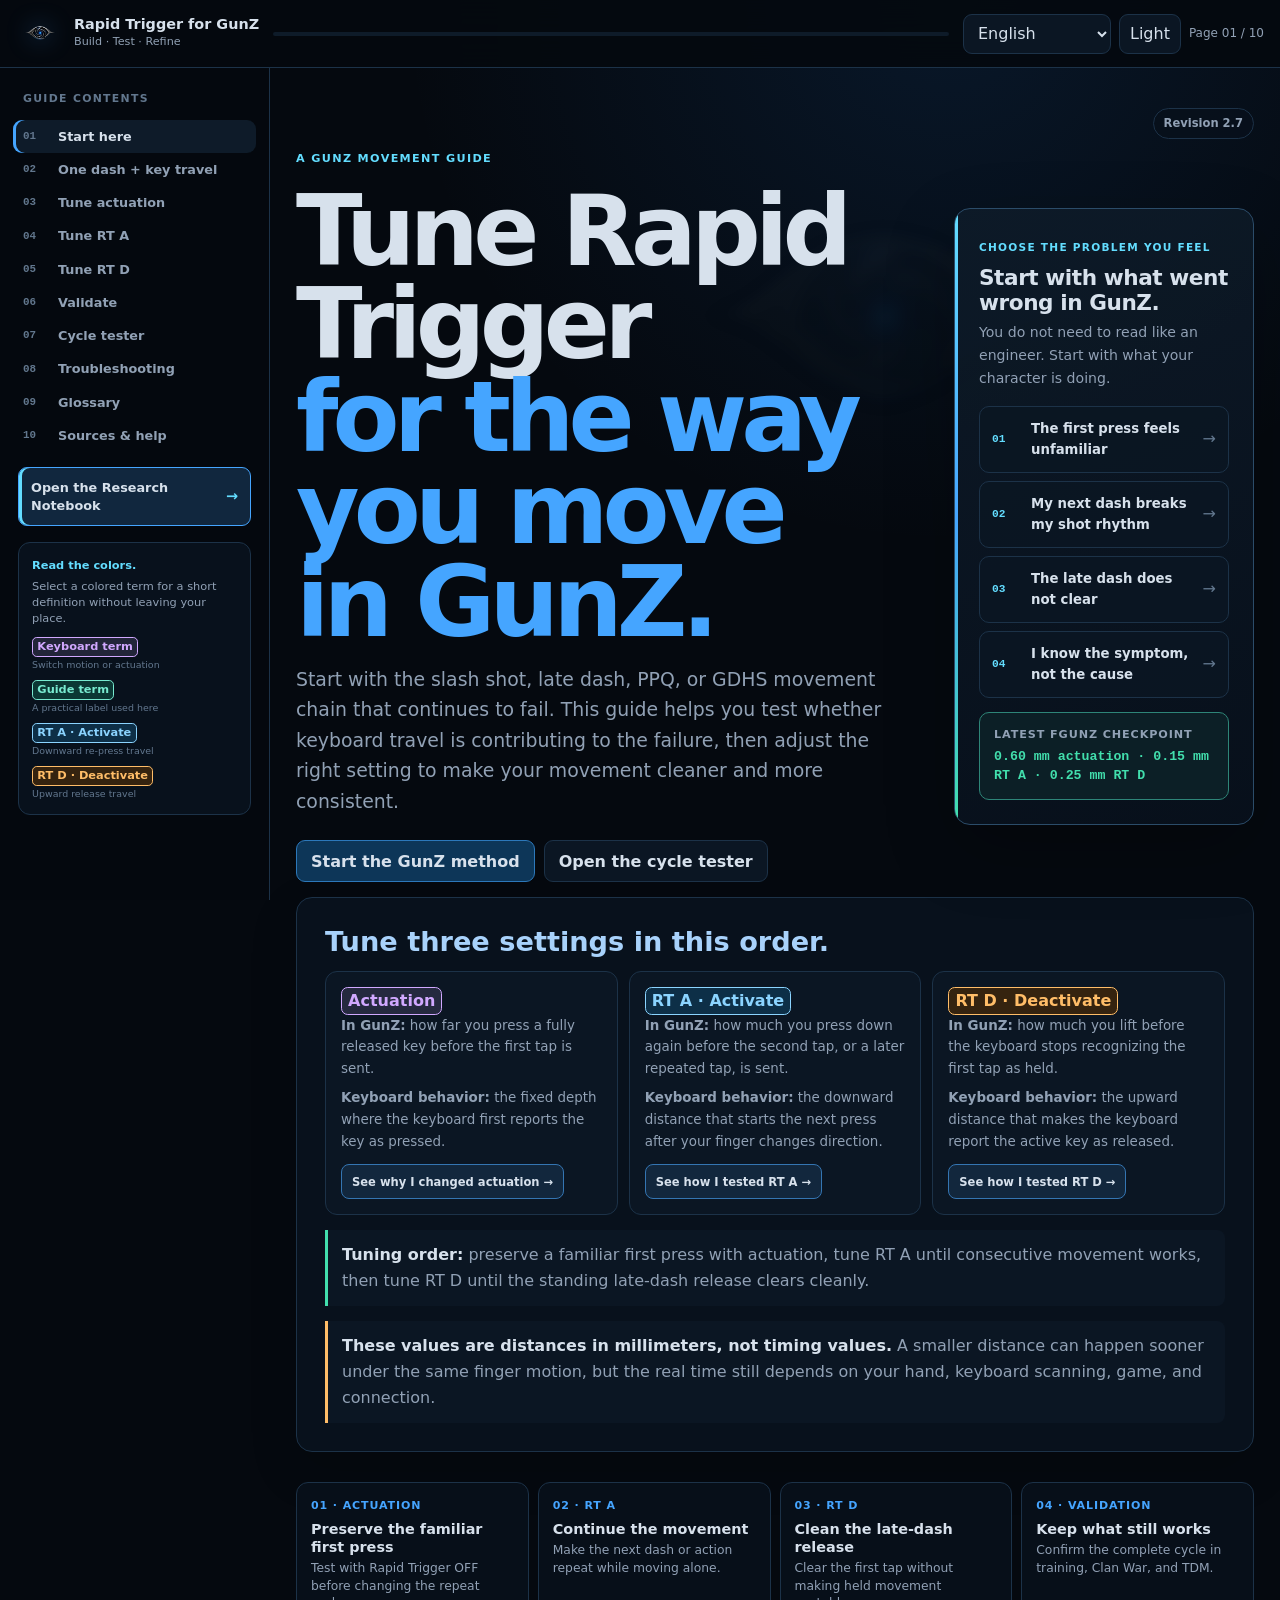
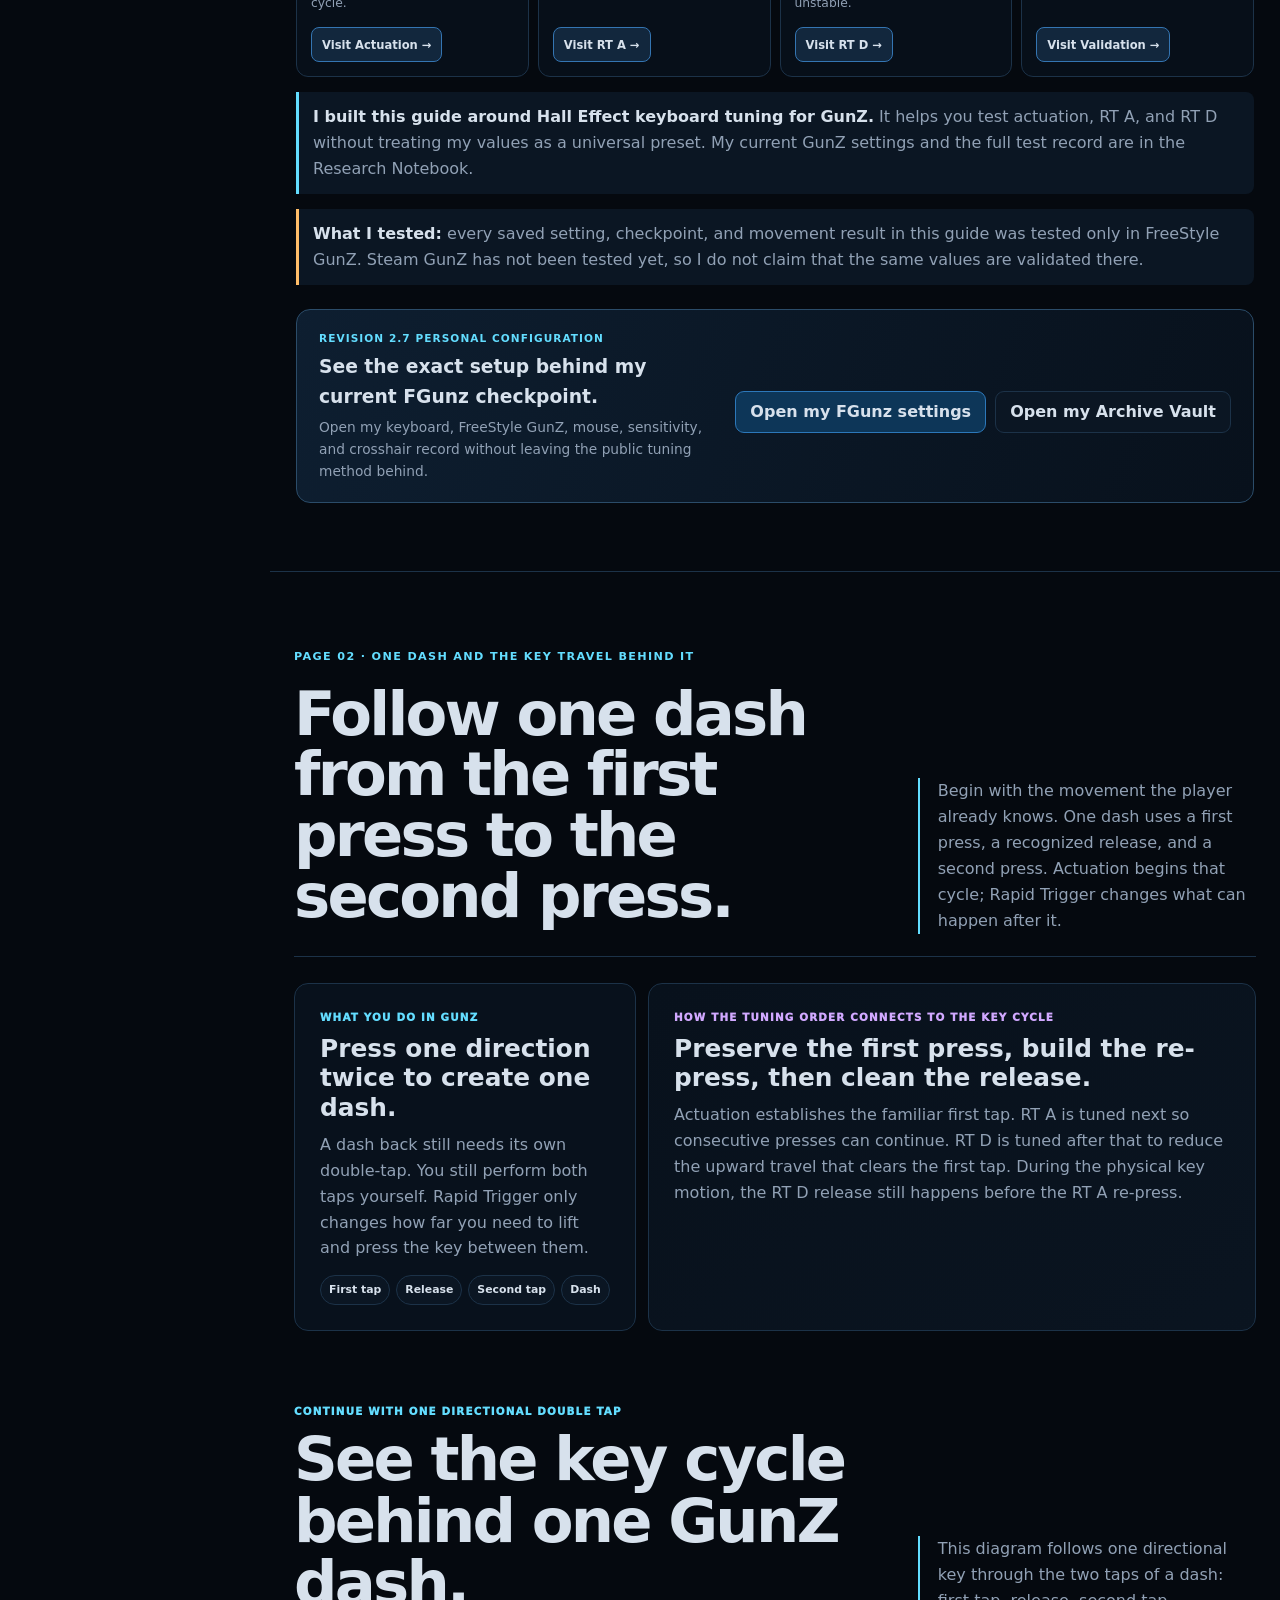
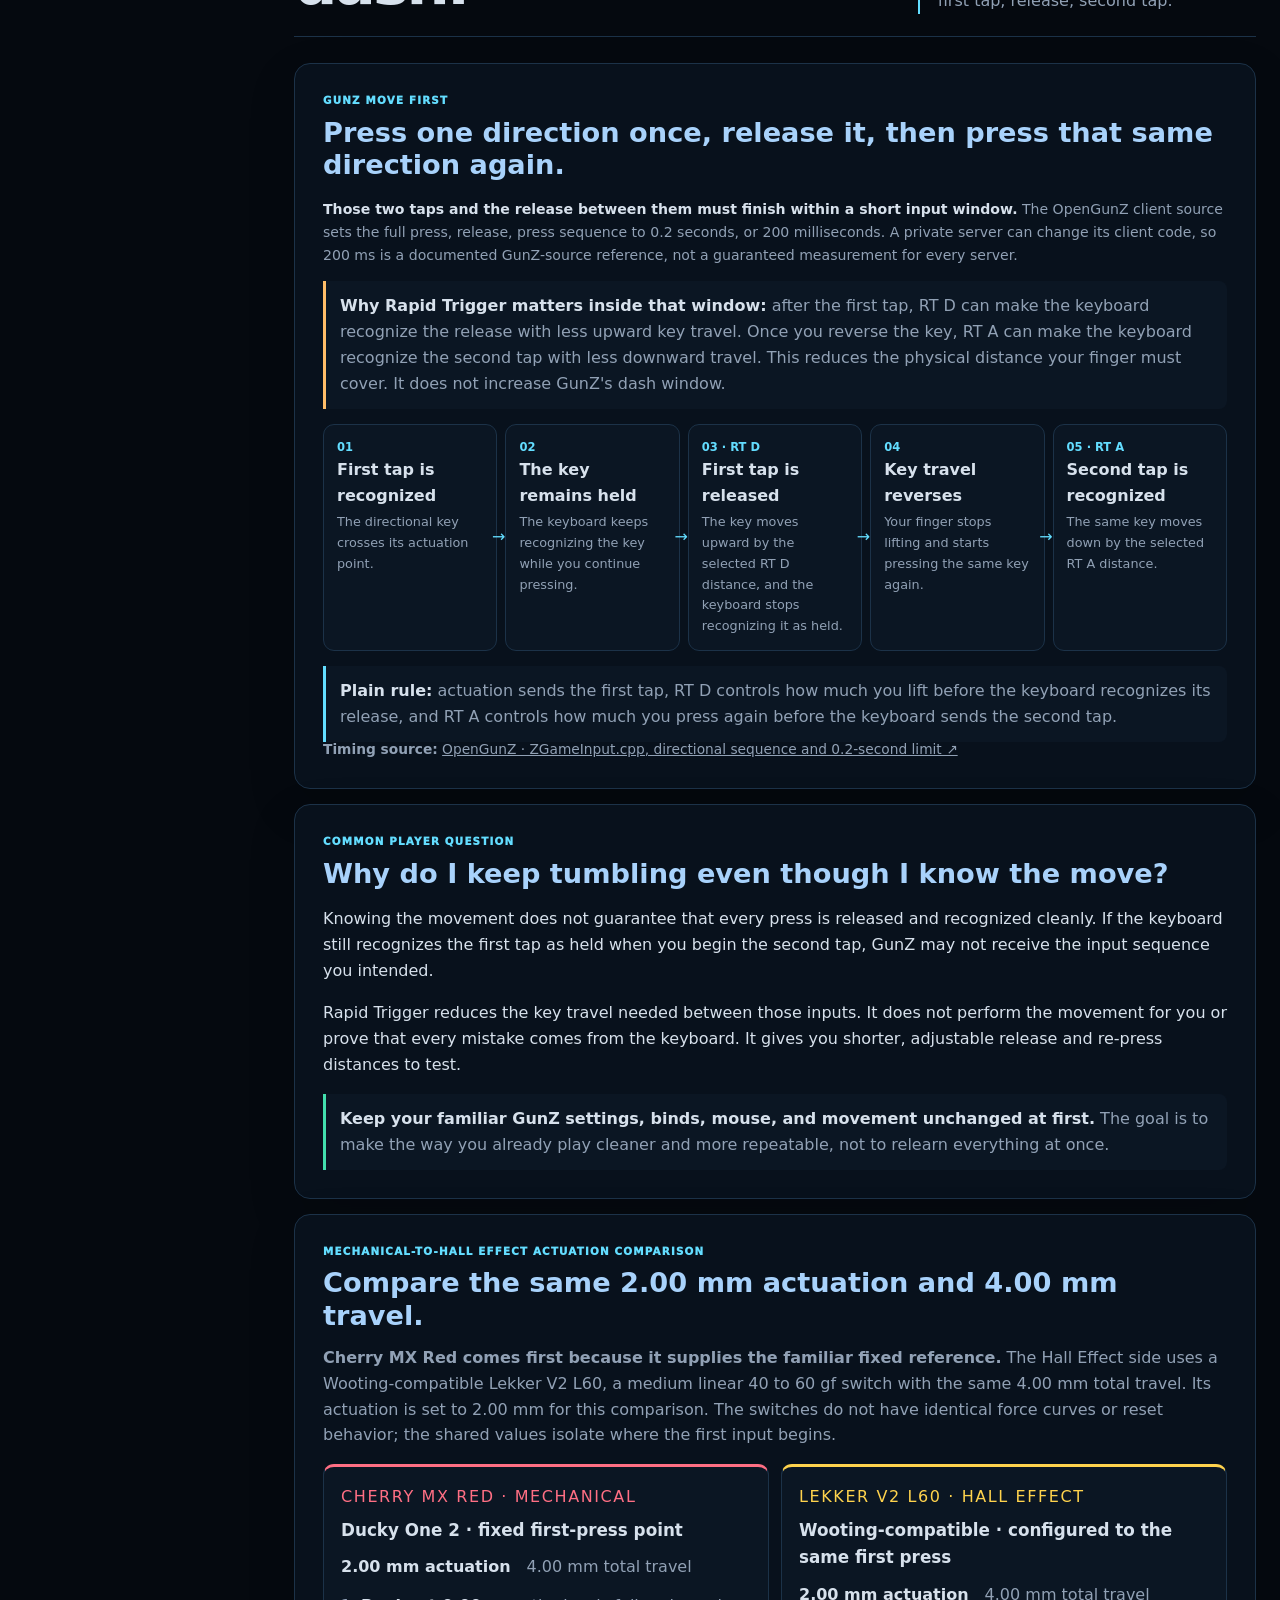
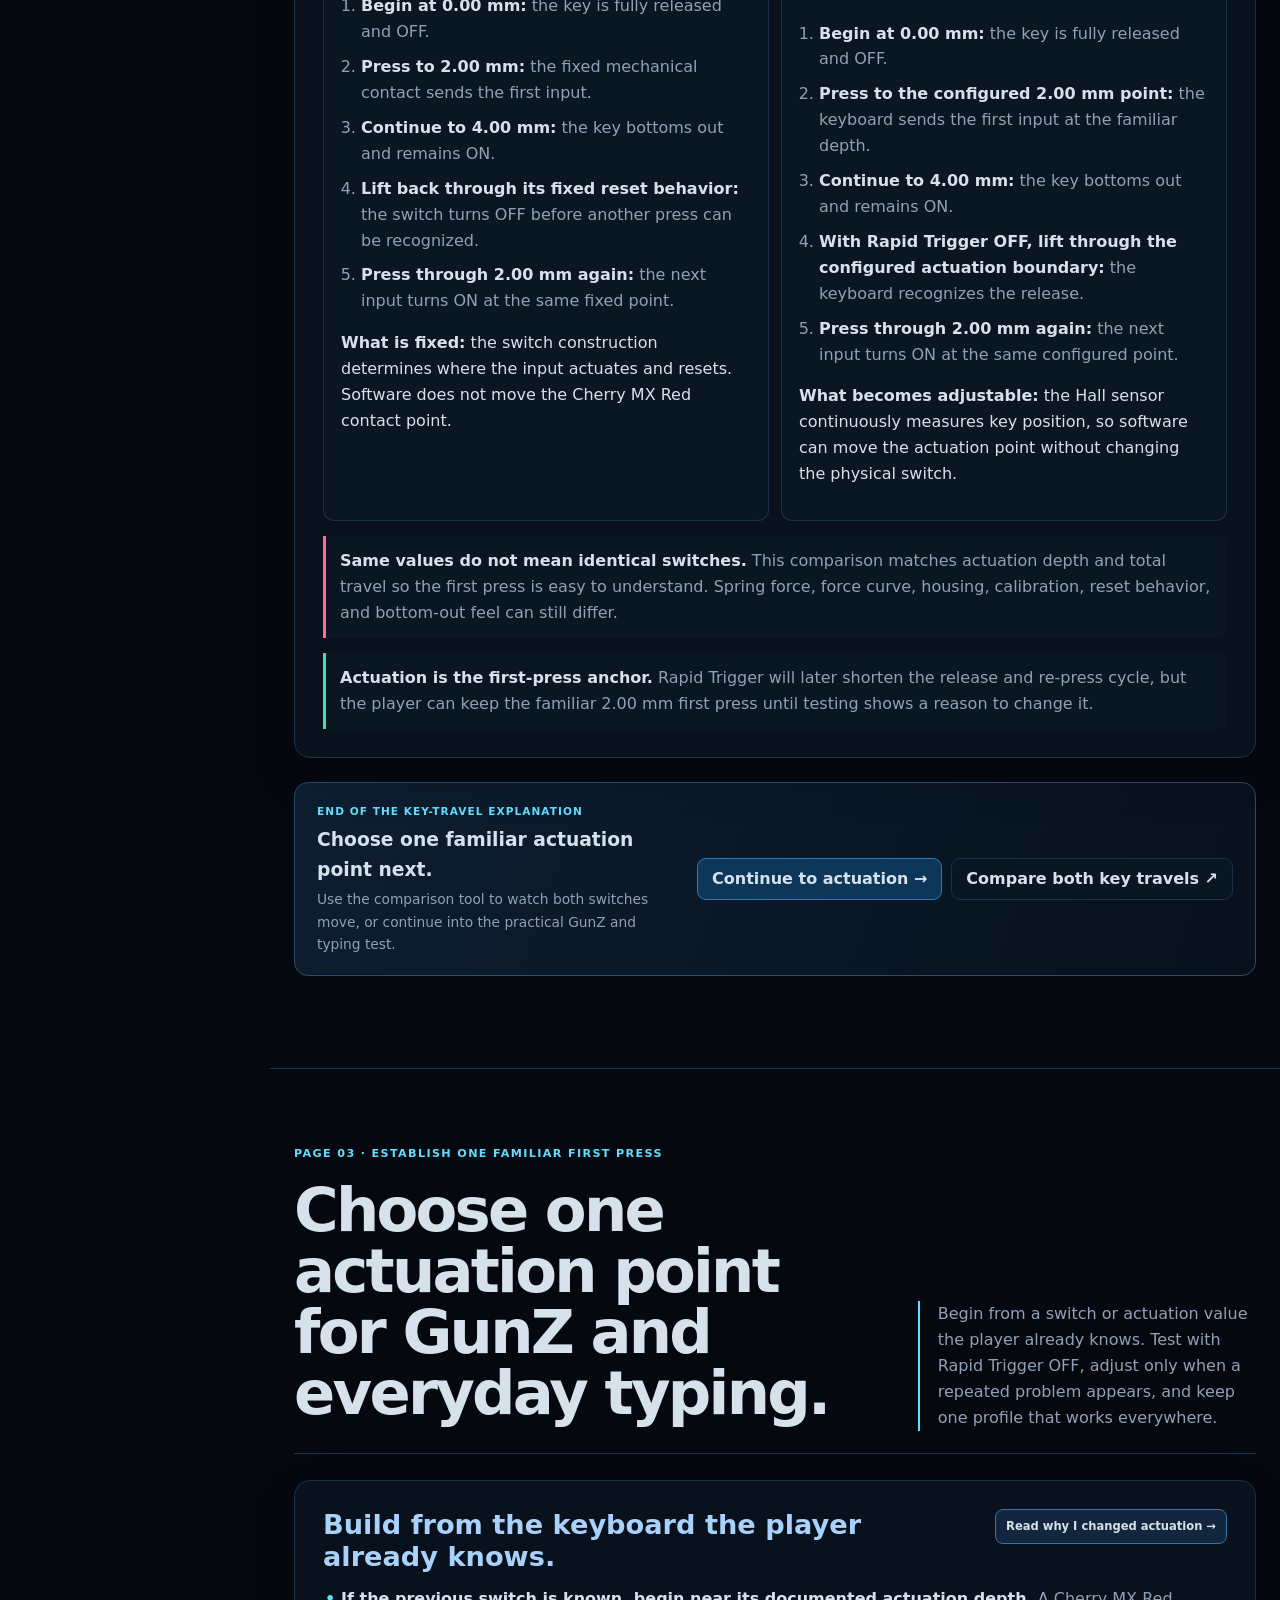
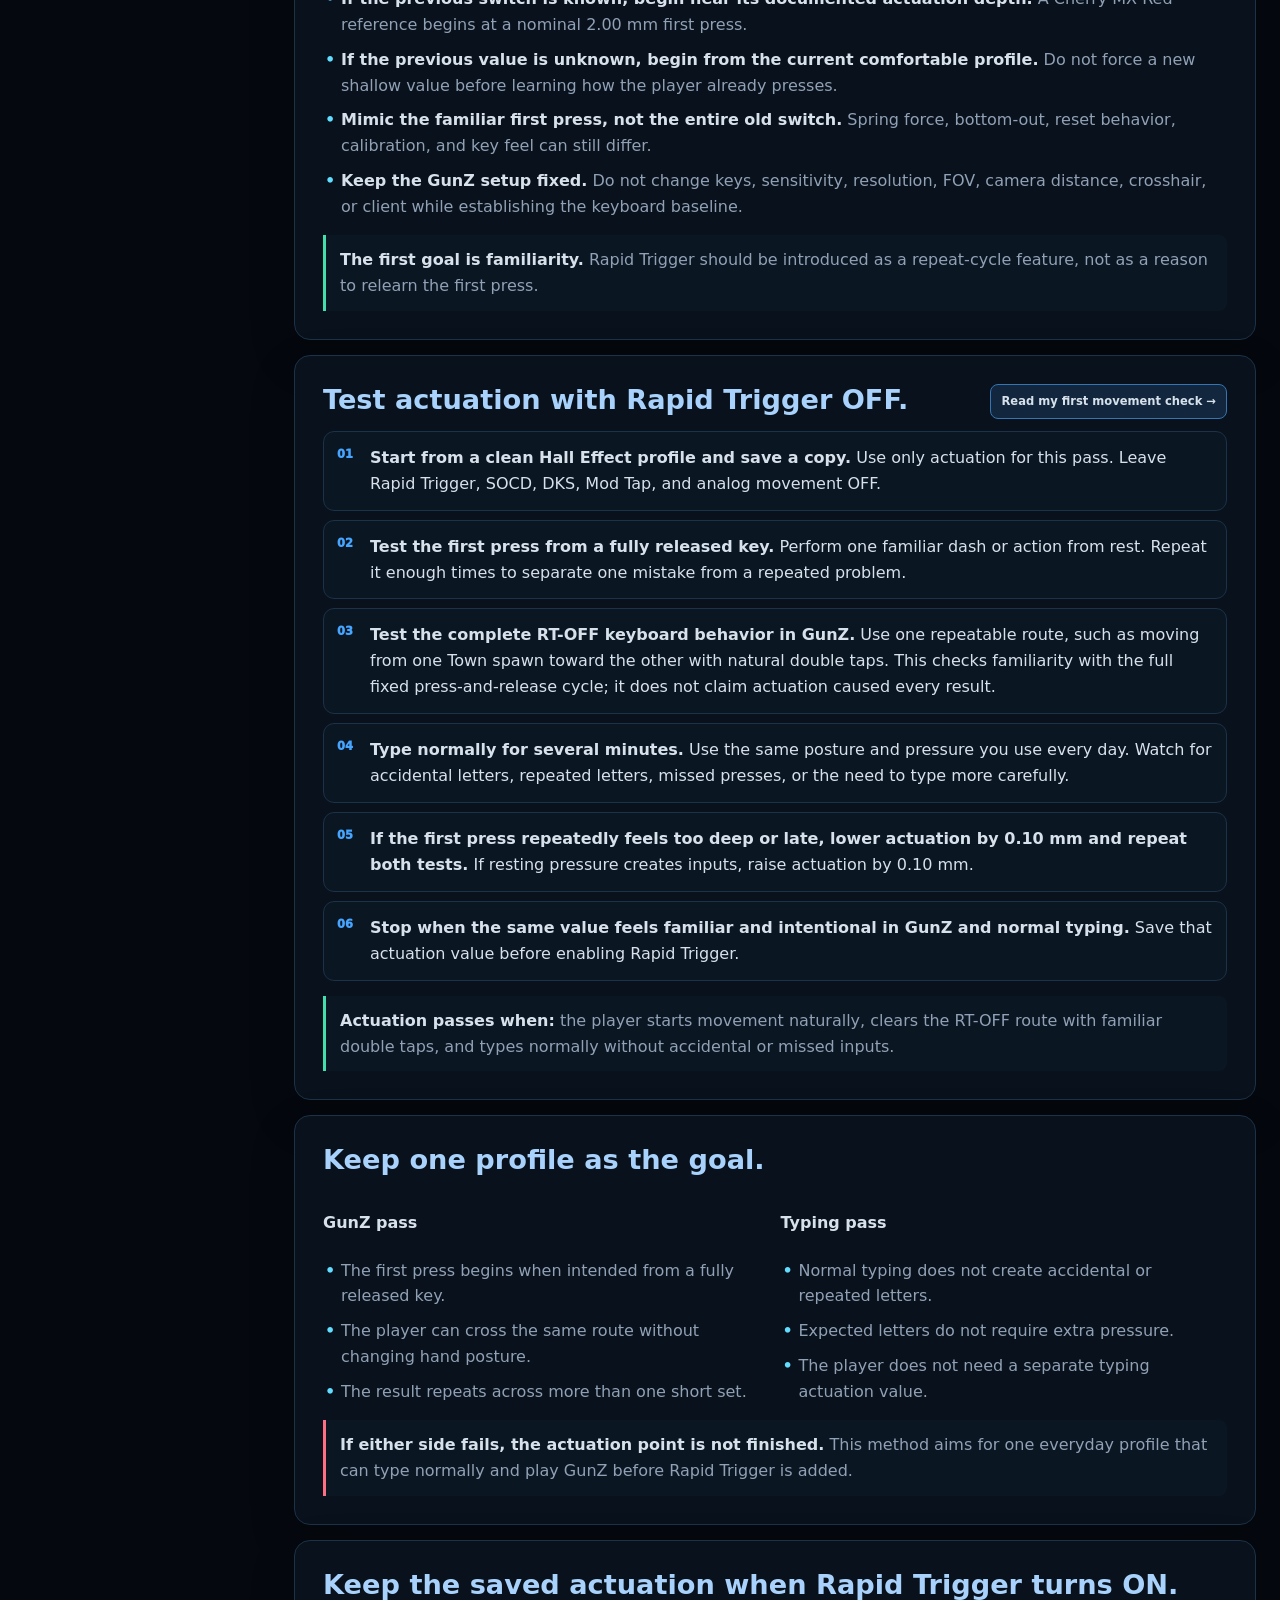
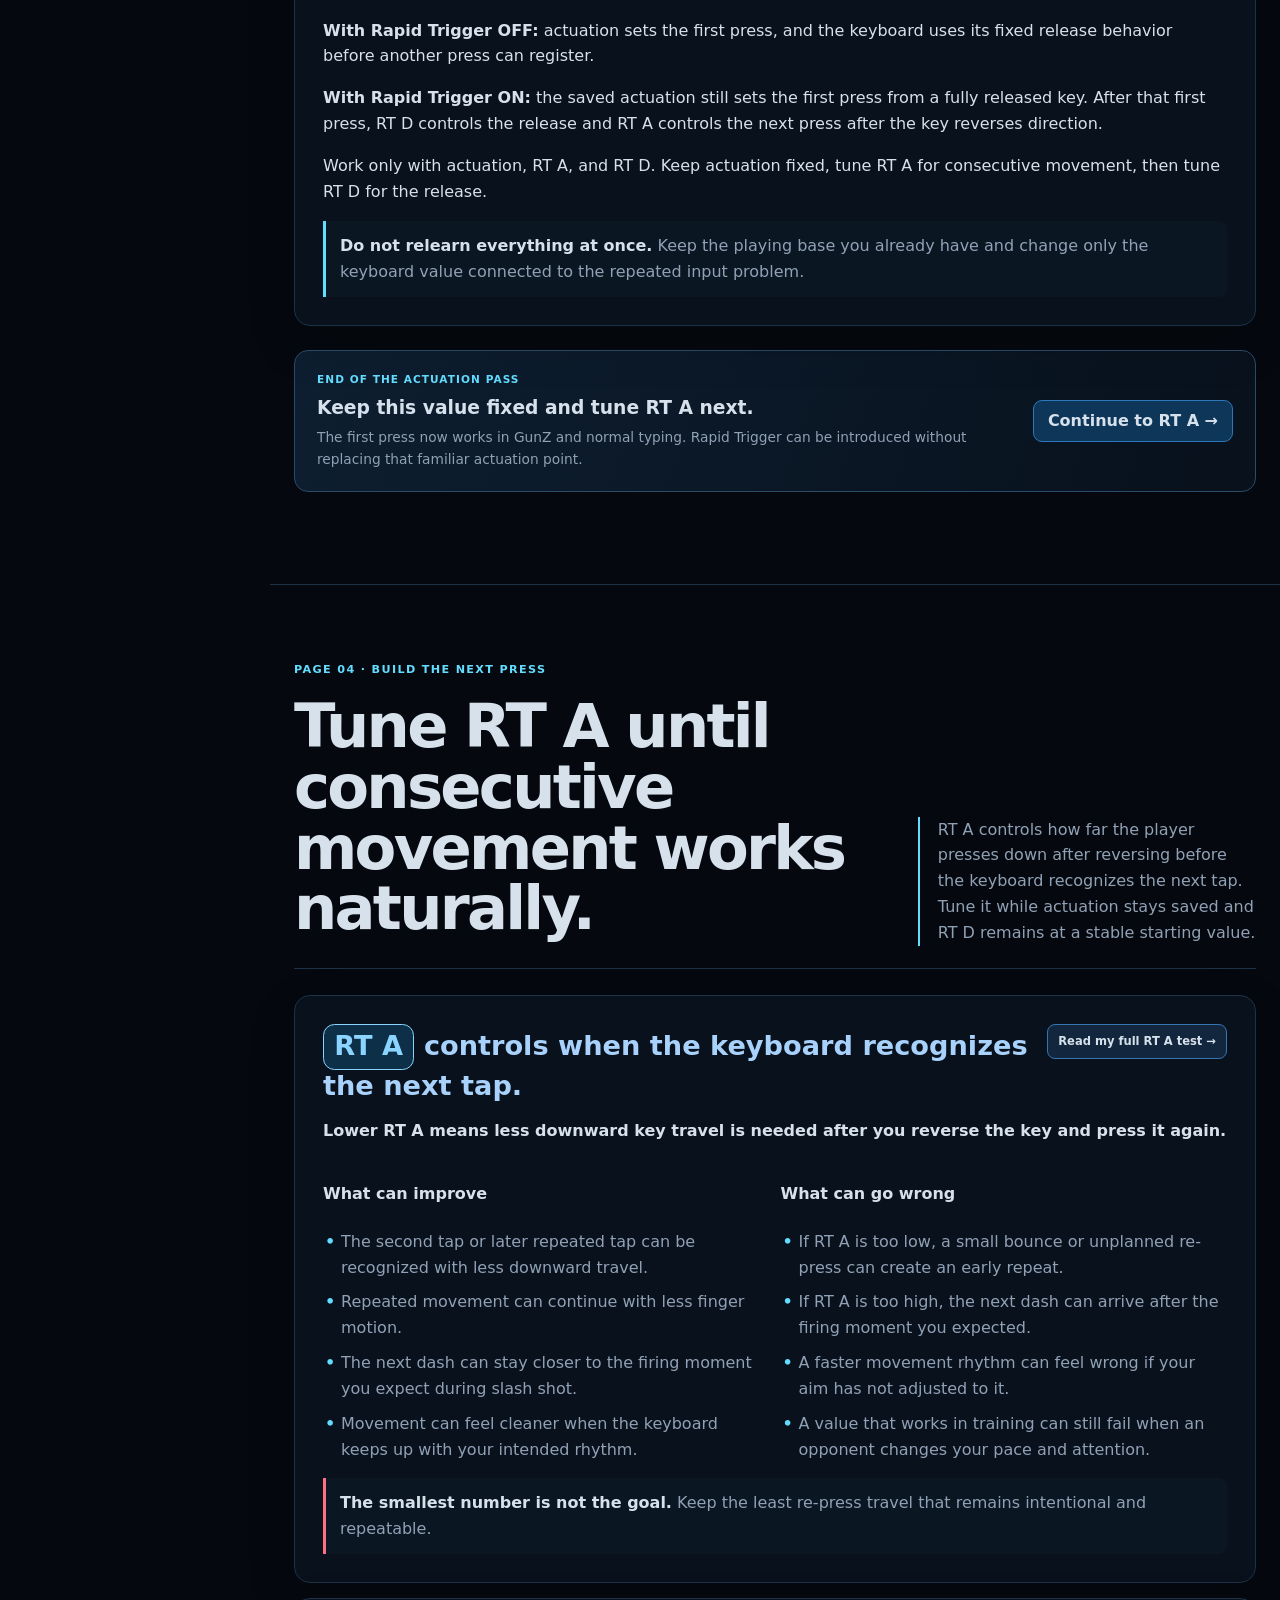
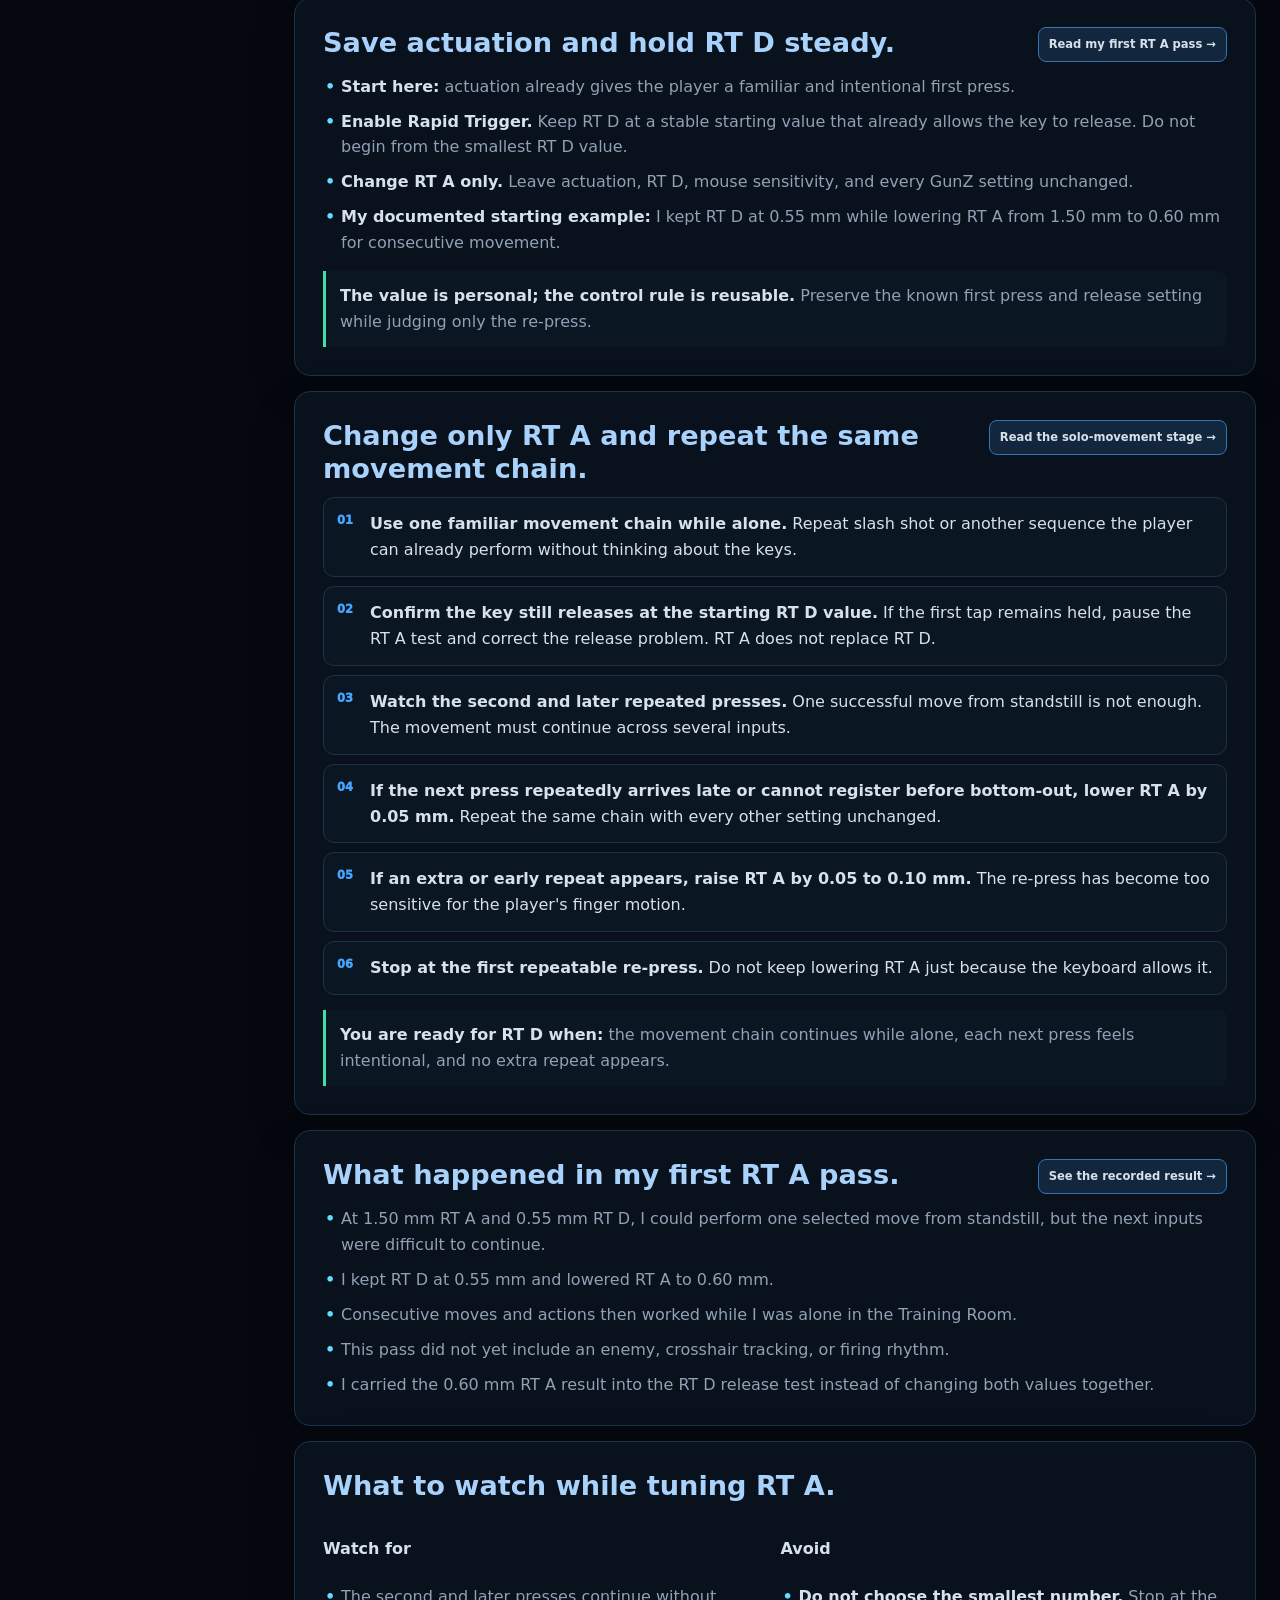
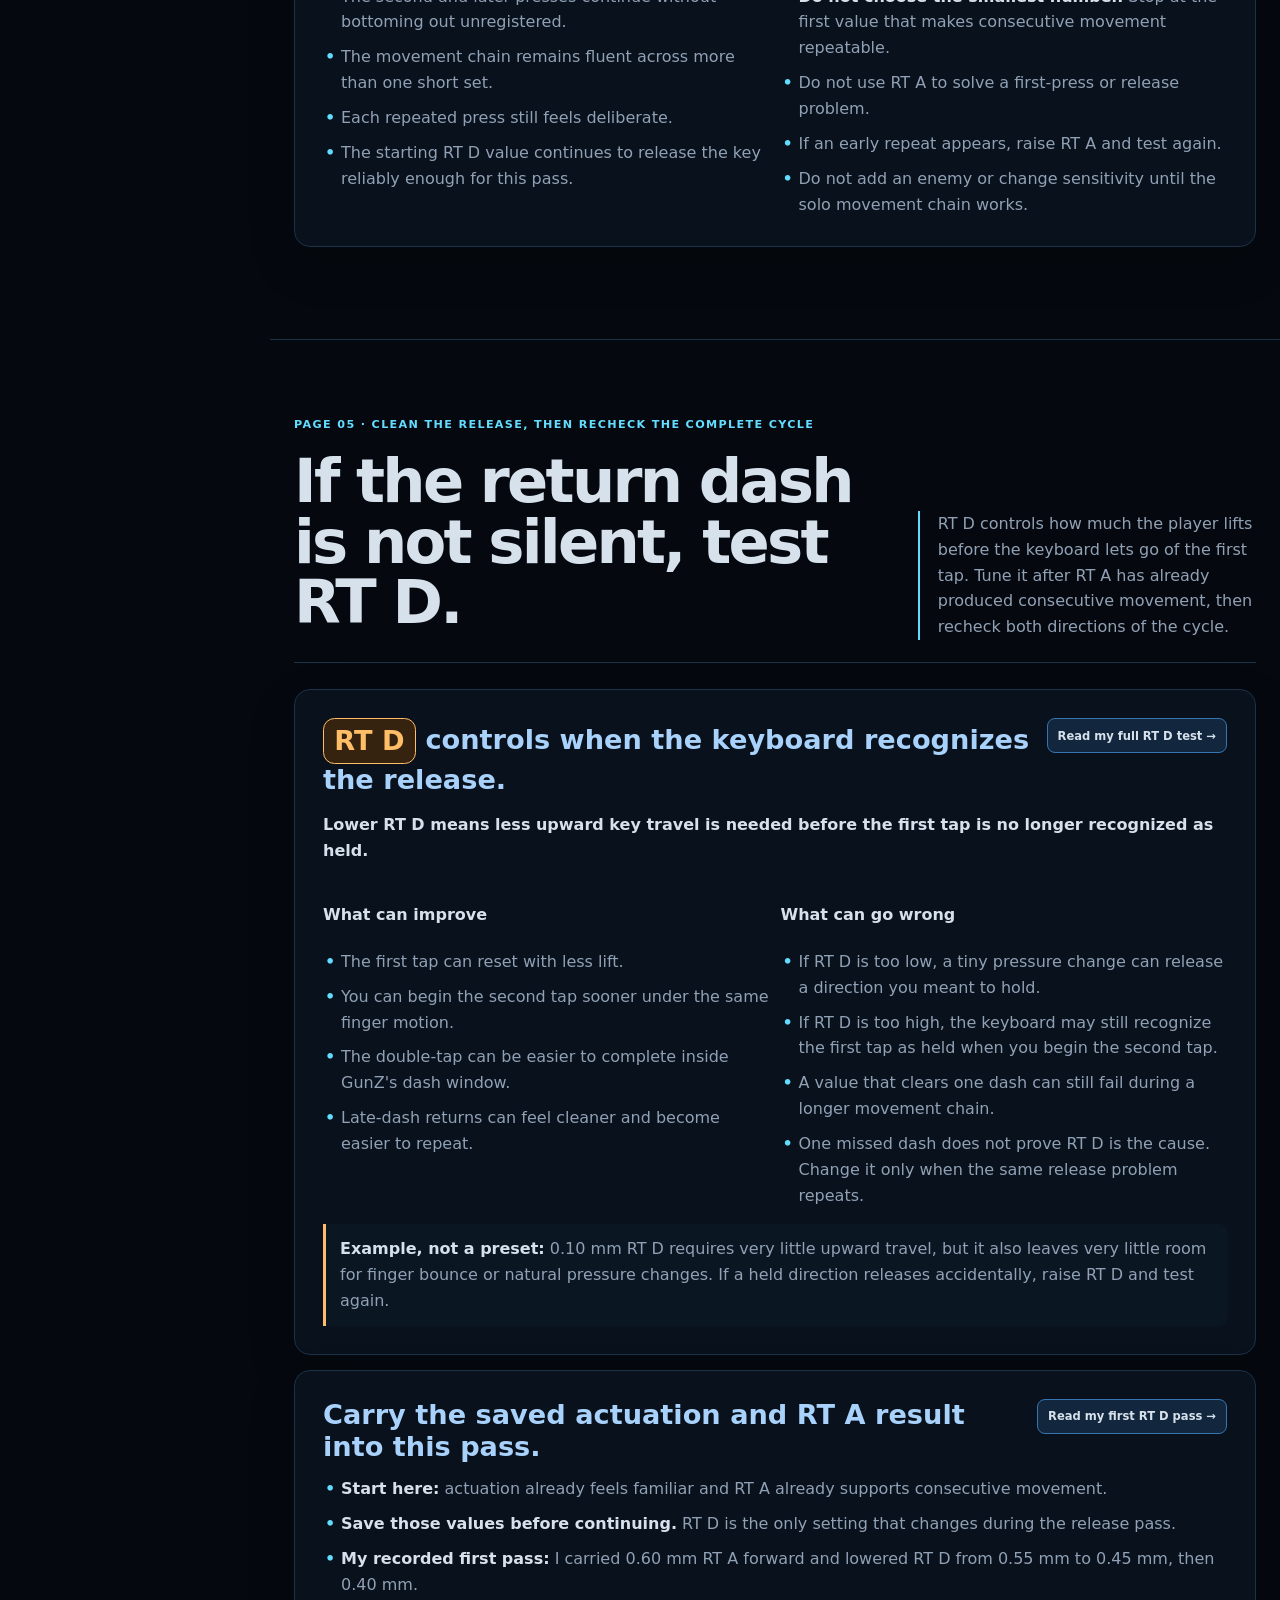
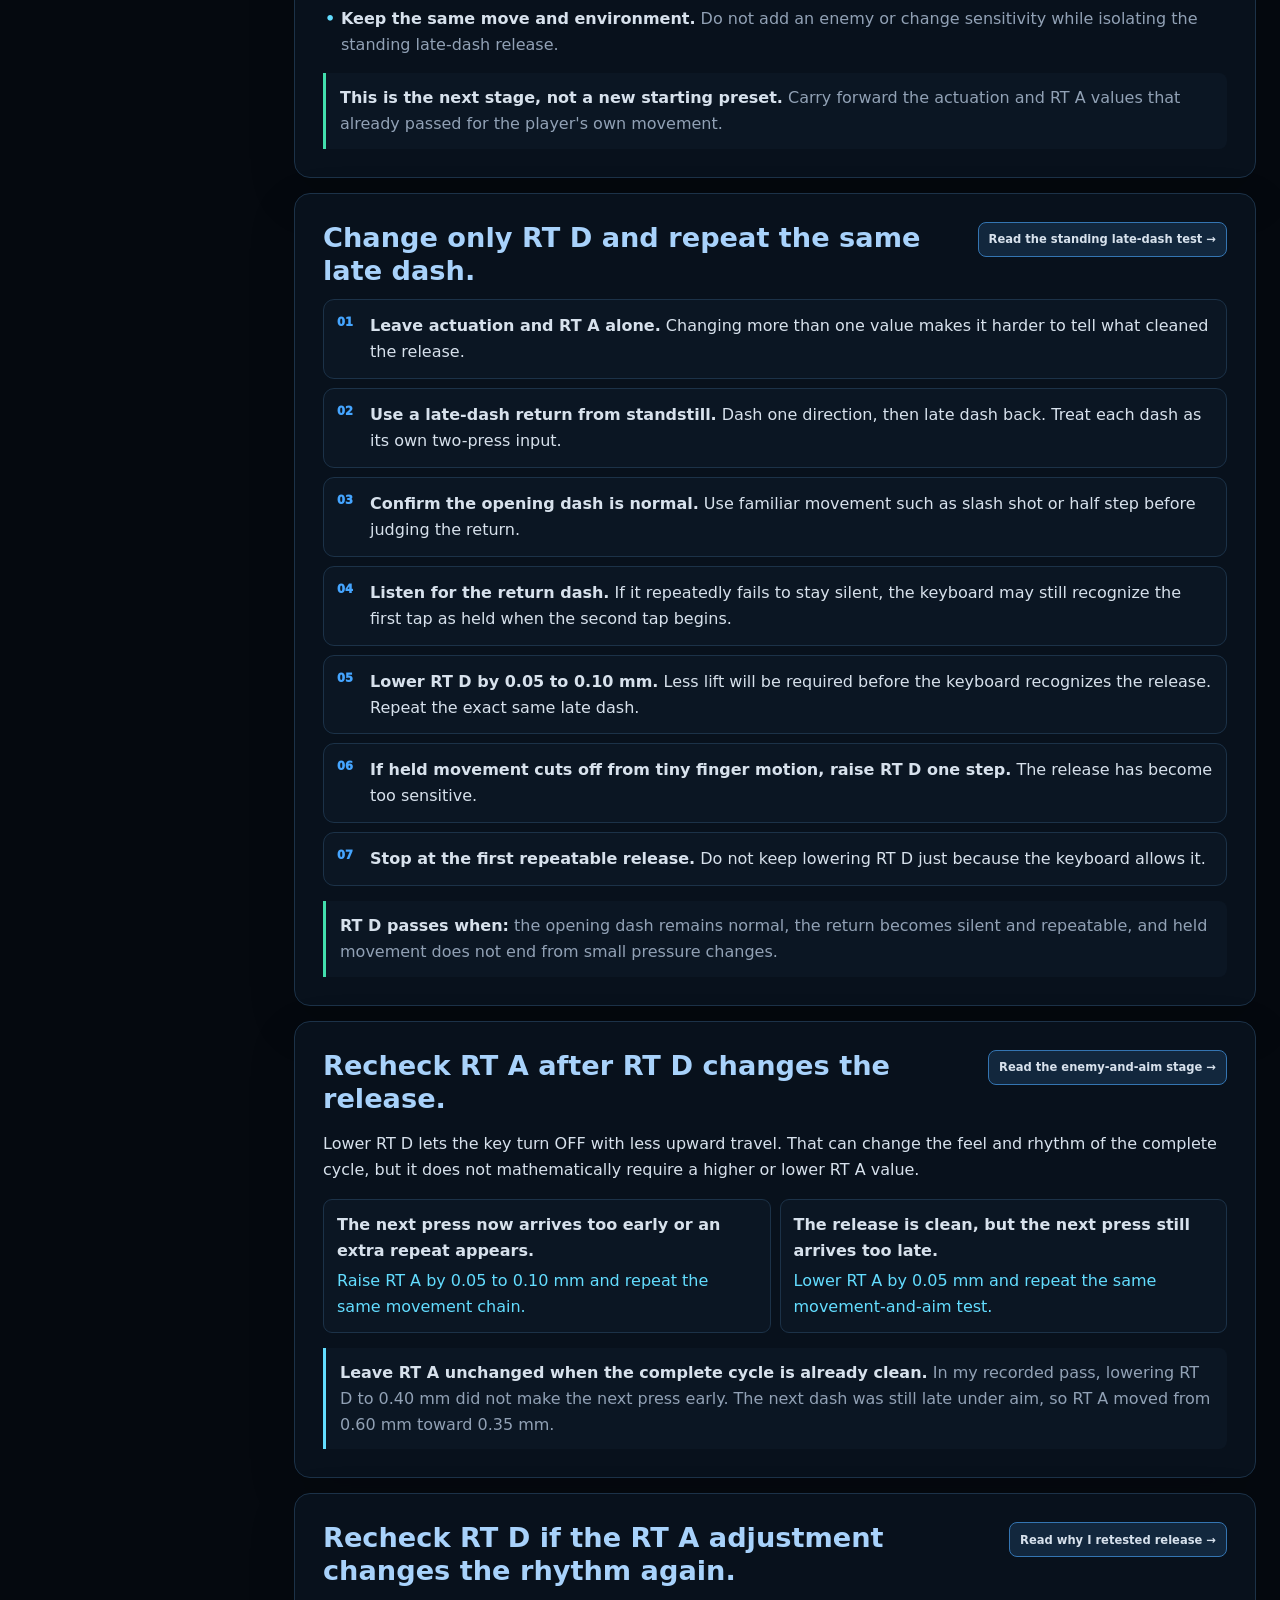
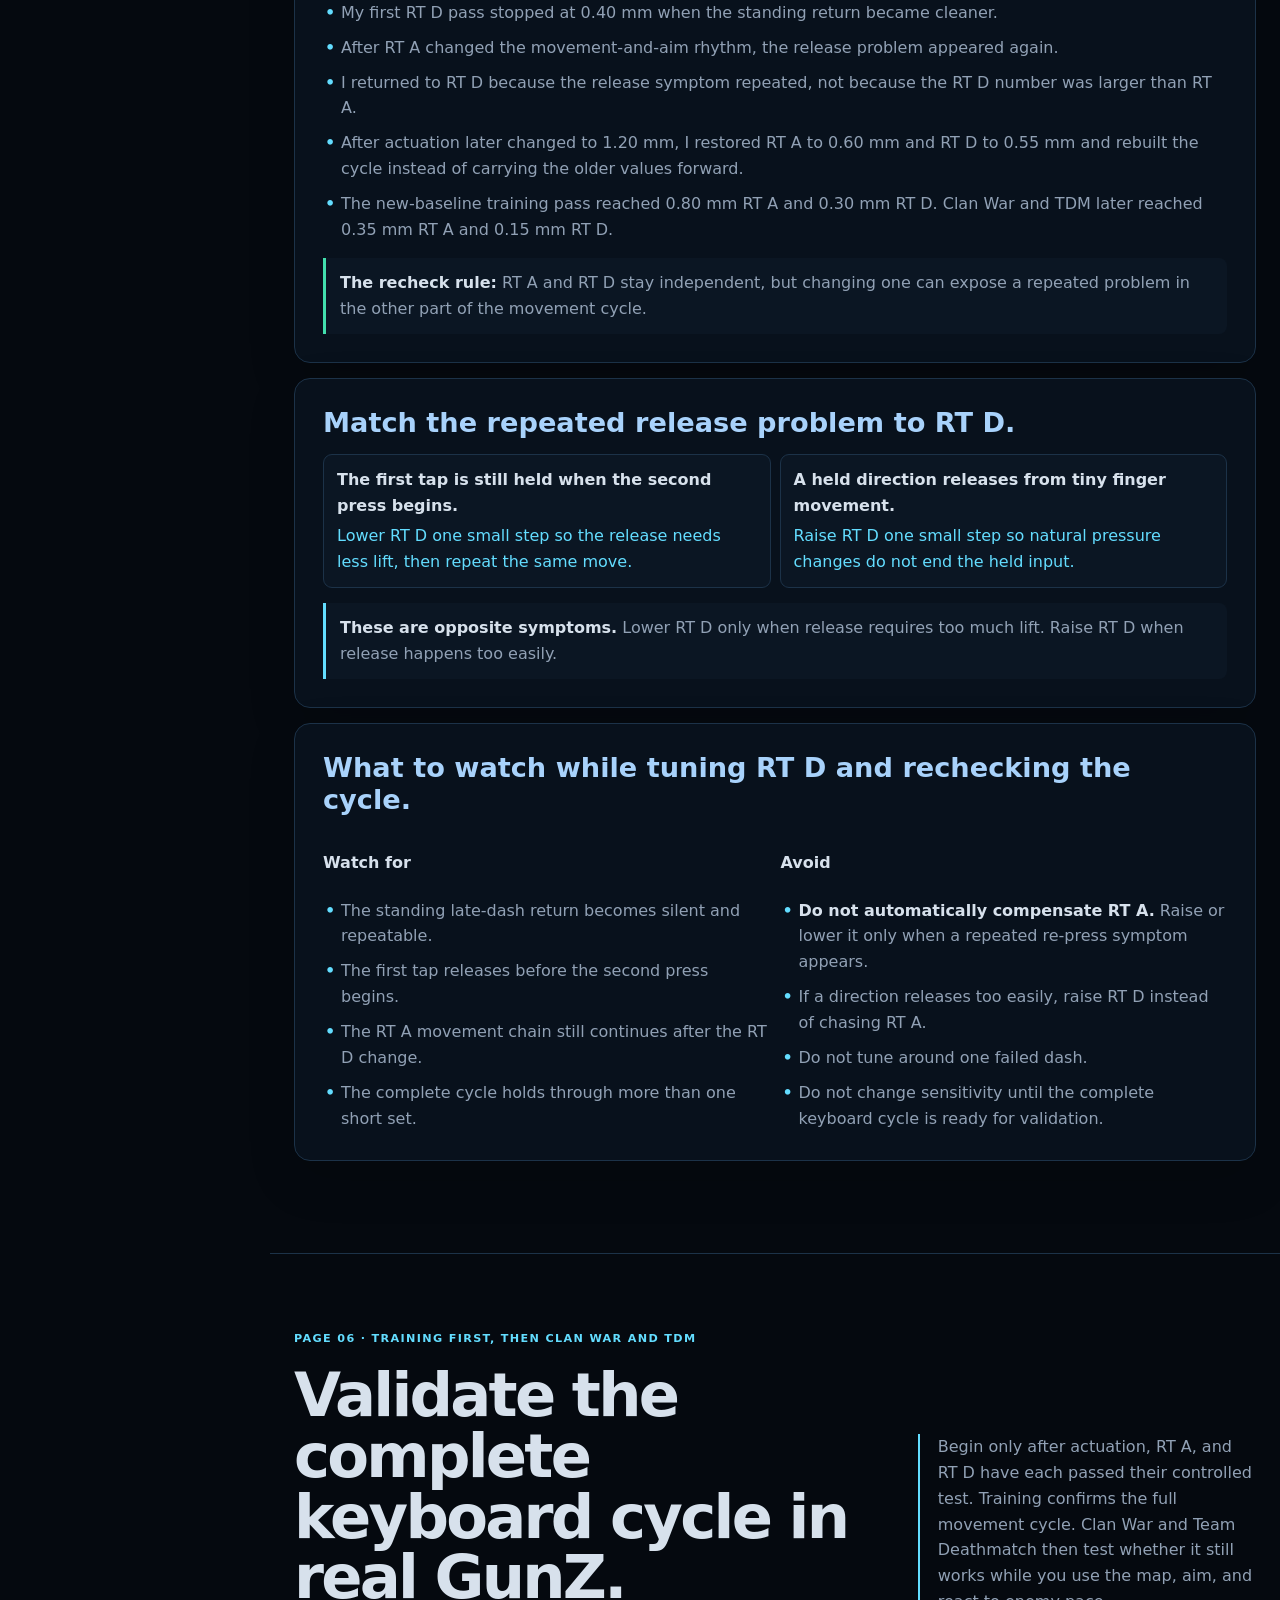
==== commit 969a3d12: "Clarify public update guidance and visible wording" ====
--- a/index.html
+++ b/index.html
@@ -148,7 +148,7 @@
         </article>
         <article class="panel stack-card transition-example" id="mechanical-to-he">
           <div class="card-title-row"><div><span class="layer-label">Mechanical-to-Hall Effect actuation comparison</span><h3>Compare the same 2.00 mm actuation and 4.00 mm travel.</h3></div></div>
-          <p class="transition-intro"><strong>Cherry MX Red comes first because it supplies the familiar fixed reference.</strong> The Hall Effect side uses a Wooting-compatible Lekker V2 L60, a medium linear 40–60 gf switch with the same 4.00 mm total travel. Its actuation is set to 2.00 mm for this comparison. The switches do not have identical force curves or reset behavior; the shared values isolate where the first input begins.</p>
+          <p class="transition-intro"><strong>Cherry MX Red comes first because it supplies the familiar fixed reference.</strong> The Hall Effect side uses a Wooting-compatible Lekker V2 L60, a medium linear 40 to 60 gf switch with the same 4.00 mm total travel. Its actuation is set to 2.00 mm for this comparison. The switches do not have identical force curves or reset behavior; the shared values isolate where the first input begins.</p>
           <div class="transition-columns">
             <section class="travel-card mechanical-travel"><span class="travel-label">CHERRY MX RED · MECHANICAL</span><h4>Ducky One 2 · fixed first-press point</h4><div class="value-line"><b>2.00 mm actuation</b><span>4.00 mm total travel</span></div><ol class="travel-sequence"><li><b>Begin at 0.00 mm:</b> the key is fully released and OFF.</li><li><b>Press to 2.00 mm:</b> the fixed mechanical contact sends the first input.</li><li><b>Continue to 4.00 mm:</b> the key bottoms out and remains ON.</li><li><b>Lift back through its fixed reset behavior:</b> the switch turns OFF before another press can be recognized.</li><li><b>Press through 2.00 mm again:</b> the next input turns ON at the same fixed point.</li></ol><p><strong>What is fixed:</strong> the switch construction determines where the input actuates and resets. Software does not move the Cherry MX Red contact point.</p></section>
             <section class="travel-card he-travel"><span class="travel-label">LEKKER V2 L60 · HALL EFFECT</span><h4>Wooting-compatible · configured to the same first press</h4><div class="value-line"><b>2.00 mm actuation</b><span>4.00 mm total travel</span></div><ol class="travel-sequence"><li><b>Begin at 0.00 mm:</b> the key is fully released and OFF.</li><li><b>Press to the configured 2.00 mm point:</b> the keyboard sends the first input at the familiar depth.</li><li><b>Continue to 4.00 mm:</b> the key bottoms out and remains ON.</li><li><b>With Rapid Trigger OFF, lift through the configured actuation boundary:</b> the keyboard recognizes the release.</li><li><b>Press through 2.00 mm again:</b> the next input turns ON at the same configured point.</li></ol><p><strong>What becomes adjustable:</strong> the Hall sensor continuously measures key position, so software can move the actuation point without changing the physical switch.</p></section>
